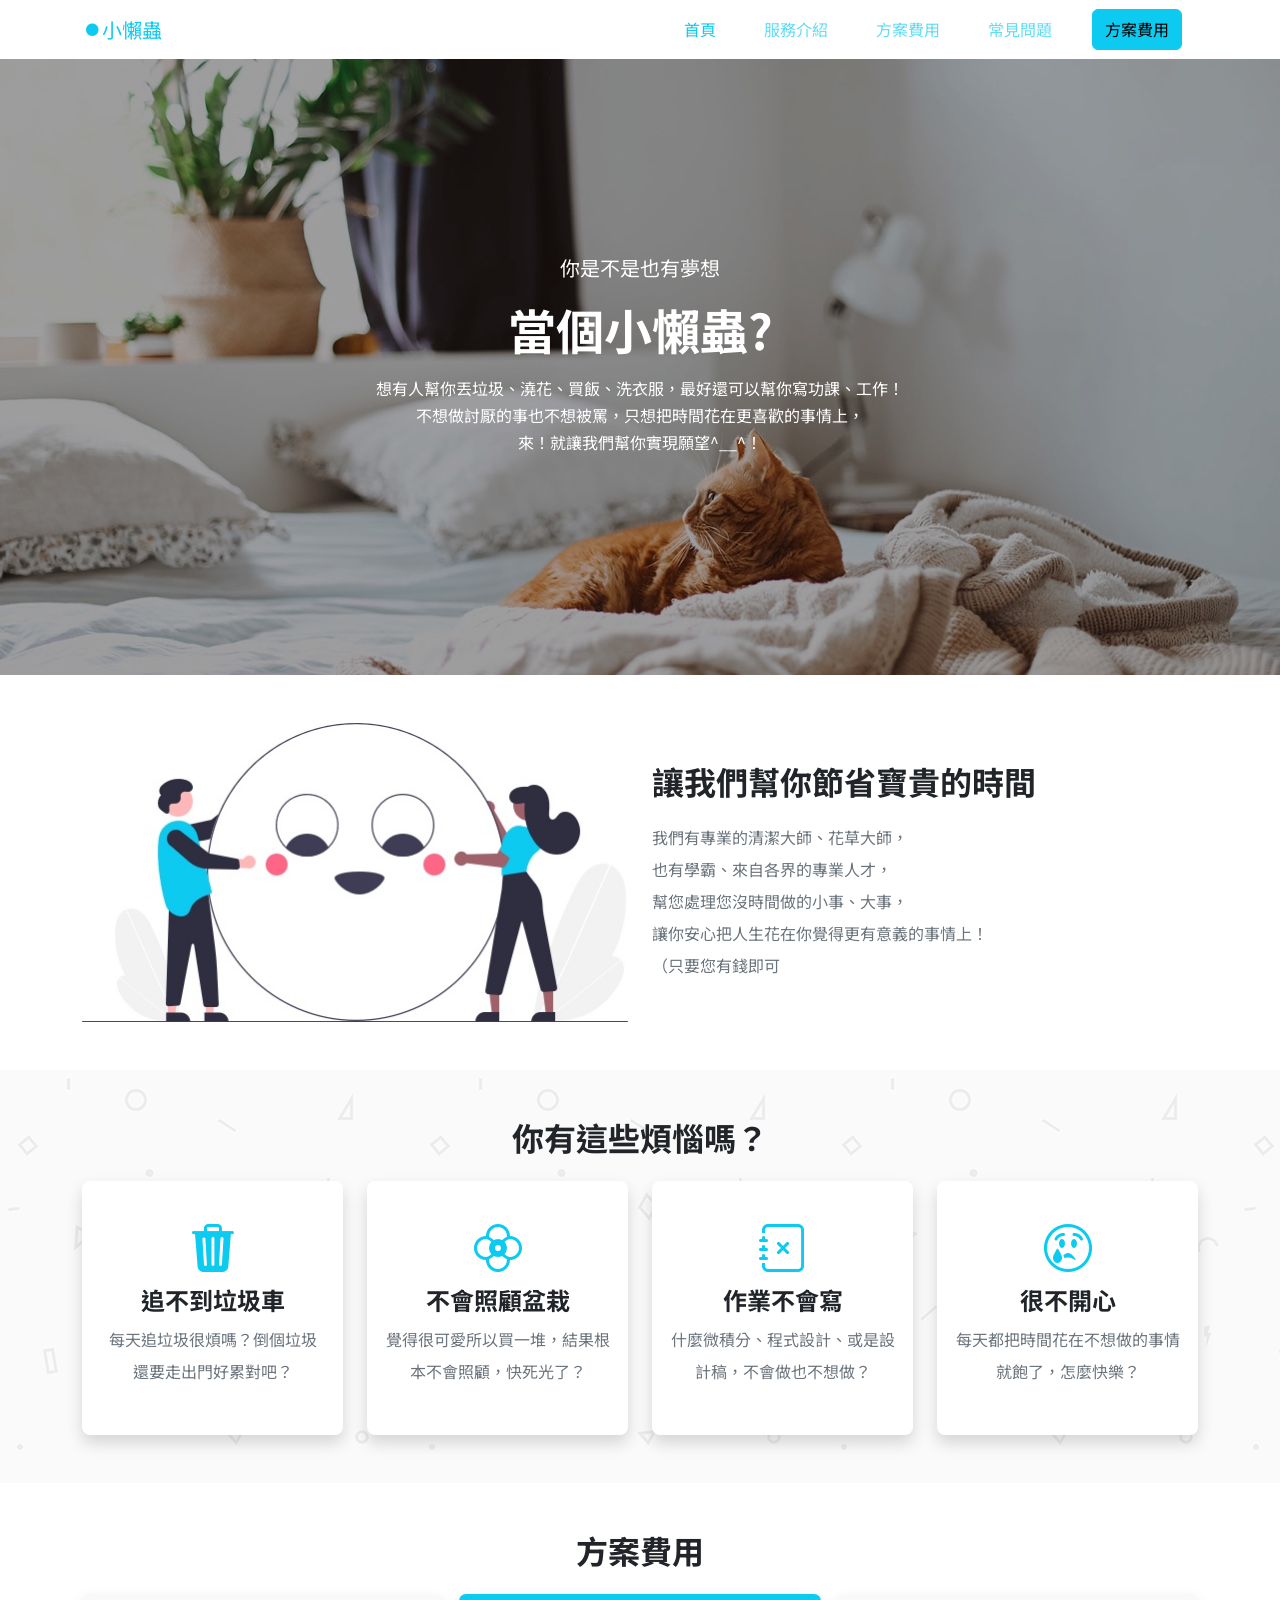
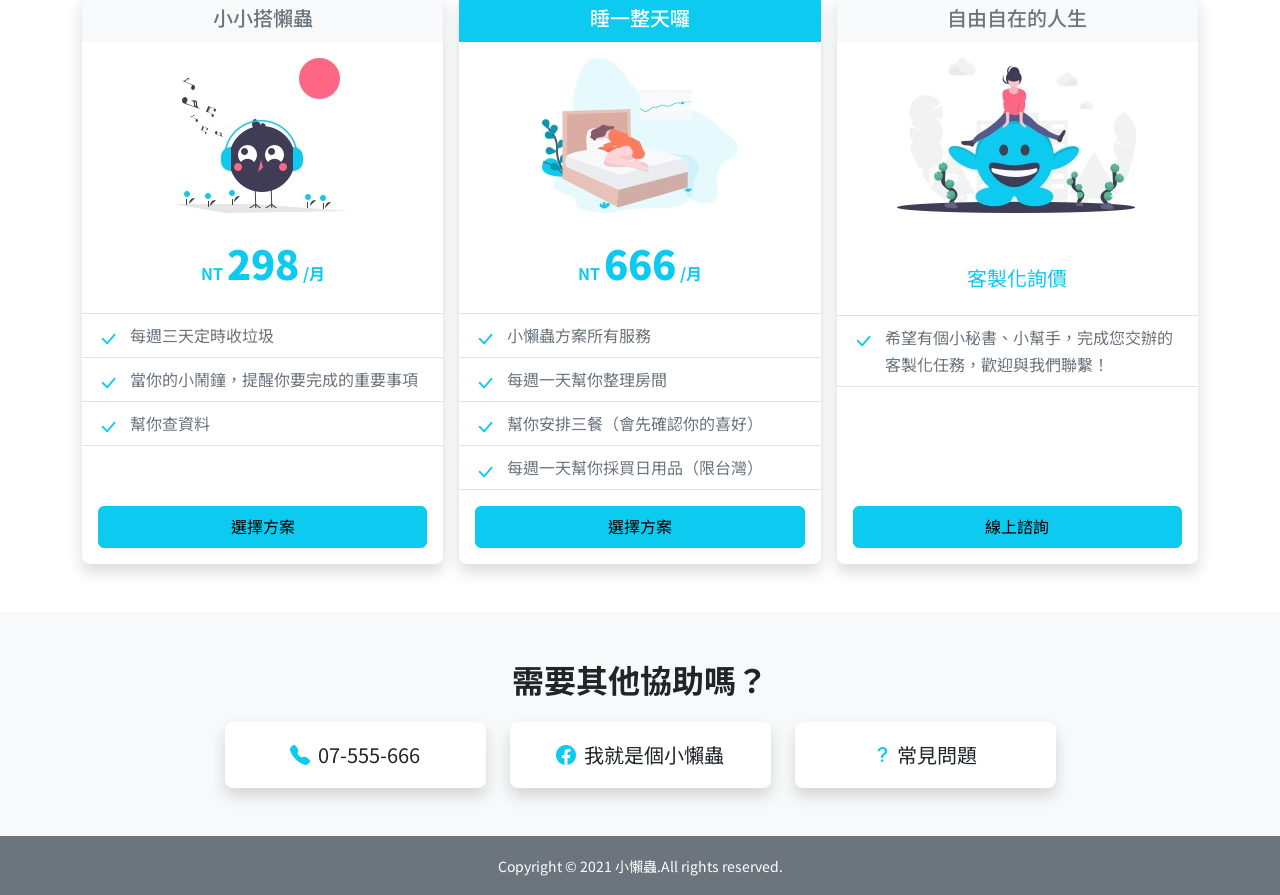
==== index.html @ 43a1481a "ver 01" ====
<!DOCTYPE html>
<html lang="zh-TW">
<head>
    <meta charset="UTF-8">
    <meta http-equiv="X-UA-Compatible" content="IE=edge">
    <meta name="viewport" content="width=device-width, initial-scale=1.0">
    <meta name="keywords" content="小懶蟲, 幫忙寫作業, 嗚嗚嗚, 不會寫微積分, 好想哭, 我是小廢物ＱＱ">
    <meta name="description" content="小懶蟲幫忙寫作業專家 · 作業不會寫 · 不用擔心 · 交給我們絕對沒問題">
    <meta property="og:site_name" content="小懶蟲"/>
    <meta property="fb:app_id" content="APP ID" />       <!--seo-->
    <meta property="og:title" content="小懶蟲 ｜ 幫你解決生活大小事 ">
    <meta property="og:type" content="website">
    <meta property="og:image" content="https://images.unsplash.com/photo-1597850489049-54b4b29920d8?q=80&w=2765&auto=format&fit=crop&ixlib=rb-4.0.3&ixid=M3wxMjA3fDB8MHxwaG90by1wYWdlfHx8fGVufDB8fHx8fA%3D%3D">
    <meta property="og:description" content="小懶蟲幫忙寫作業專家 · 作業不會寫 · 不用擔心 · 交給我們絕對沒問題">
    <link href="https://cdn.jsdelivr.net/npm/bootstrap@5.1.1/dist/css/bootstrap.min.css" rel="stylesheet" integrity="sha384-F3w7mX95PdgyTmZZMECAngseQB83DfGTowi0iMjiWaeVhAn4FJkqJByhZMI3AhiU" crossorigin="anonymous">
    <link rel="stylesheet" href="https://cdn.jsdelivr.net/npm/bootstrap-icons@1.11.1/font/bootstrap-icons.css">
    <link rel="icon" href="images/icon.png">
    <title>小懶蟲 ｜ 您的小幫手</title>
    <link rel="preconnect" href="https://fonts.googleapis.com">
    <link rel="preconnect" href="https://fonts.gstatic.com" crossorigin>
    <link href="https://fonts.googleapis.com/css2?family=Noto+Sans+TC:wght@400;700&display=swap" rel="stylesheet">
    <link rel="stylesheet" href="stylesheet/css/all.css">

</head>

<body> 
    <nav class="navbar navbar-expand-lg navbar-light bg-white navbar-z-index">
        <div class="container">
          <a class="navbar-brand" href="#"><i class="bi bi-record-fill text-info"></i>小懶蟲</a>
          <button class="navbar-toggler" type="button" data-bs-toggle="collapse" data-bs-target="#navbarSupportedContent" aria-controls="navbarSupportedContent" aria-expanded="false" aria-label="Toggle navigation">
            <span class="navbar-toggler-icon"></span>
          </button>
          <div class="collapse navbar-collapse align-middle" id="navbarSupportedContent">
            <ul class="navbar-nav ms-auto mb-2 mb-lg-0">
              <li class="nav-item mx-3">
                <a class="nav-link text-info navbar-light active" aria-current="page" href="index.html">首頁</a>
              </li>
              <li class="nav-item mx-3">
                <a class="nav-link" href="#save-time">服務介紹</a>
              </li>
             
              <li class="nav-item mx-3">
                <a class="nav-link"  href="plan.html">方案費用</a>
              </li>

              <li class="nav-item mx-3">
                <a class="nav-link"  href="faq.html">常見問題</a>
              </li>

              <li class="nav-item mx-3 my-auto  d-none d-lg-block">
                <a href="plan.html"><button class="btn btn-info mb-0" type="submit">方案費用</button></a> 
              </li>
            </ul>
           
          </div>
        </div>
      </nav>

      <!--首圖-->
      <header class="header text-white text-center px-4 py-5 mt-5 d-flex align-items-lg-center justify-content-center" style="background-image: url(images/home_bg.jpg);">
        <div>
          <p class="fs-5 mb-0">你是不是也有夢想</p>
          <h1 class="display-5 fw-bold my-3">當個小懶蟲?</h1>
          <p>想有人幫你丟垃圾、澆花、買飯、洗衣服，最好還可以幫你寫功課、工作！<br>
            不想做討厭的事也不想被罵，只想把時間花在更喜歡的事情上，<br>
            來！就讓我們幫你實現願望^__^！</p>
        </div>
      </header>

      <!--內容-->
      <section class="container my-5" id="save-time">
        <div class="row flex-row-reverse d-flex align-items-lg-center">
          <div class="col-lg-6">
            <h2 class=" lh-lg fw-bold">讓我們幫你節省寶貴的時間</h2>
            <p class="lh-lg text-secondary">我們有專業的清潔大師、花草大師，<br>
              也有學霸、來自各界的專業人才，<br>
              幫您處理您沒時間做的小事、大事，<br>
              讓你安心把人生花在你覺得更有意義的事情上！<br>
              （只要您有錢即可</p>
            </div>

            <div class="col-lg-6">
              <img src="images/info.jpg" class="w-100" alt="info.jpg" >
            </div>
        </div>
      </section>

      <!--卡片-->
      <section class="py-5" style="background-image: url(images/bg_paper.png);">
        <div class="container">
          <h2 class="fw-bold text-center mb-4">你有這些煩惱嗎？</h2>
            <div class="row row-cols-1 row-cols-lg-4 g-3 g-lg-4">
                  <div class="col">
                    <div class="card border-0 shadow">
                      <div class="card-body text-center p-4 pb-5">
                        <i class="bi bi-trash3-fill text-info fs-s-48"></i>
                        <h3 class="h4 fw-bold">追不到垃圾車</h3>
                        <p class="lh-lg card-text text-secondary">每天追垃圾很煩嗎？倒個垃圾<br class="d-lg-none">還要走出門好累對吧？</p>
                      </div>
                    </div>
                  </div>

                <div class="col">
                  <div class="card border-0 shadow">
                    <div class="card-body text-center pt-4 pb-5">
                      <i class="bi bi-flower2 text-info fs-s-48"></i>
                      <h3 class="h4 fw-bold">不會照顧盆栽</h3>
                      <p class="lh-lg card-text text-secondary">覺得很可愛所以買一堆，結果<br class="d-lg-none">根本不會照顧，快死光了？</p>
                    </div>
                  </div>
                </div>

                <div class="col">
                  <div class="card border-0 shadow">
                    <div class="card-body text-center pt-4 pb-5">
                      <i class="bi bi-journal-x text-info fs-s-48"></i>
                      <h3 class="h4 fw-bold">作業不會寫</h3>
                      <p class="lh-lg card-text text-secondary">什麼微積分、程式設計、或是<br class="d-lg-none">設計稿，不會做也不想做？</p>
                    </div>
                  </div>
                </div>

                <div class="col">
                  <div class="card border-0 shadow">
                    <div class="card-body text-center pt-4 pb-5">
                      <i class="bi bi-emoji-tear text-info fs-s-48"></i> 
                      <h3 class="h4 fw-bold">很不開心</h3>
                      <p class="lh-lg card-text text-secondary">每天都把時間花在不想做的事<br class="d-lg-none">情就飽了，怎麼快樂？</p>
                    </div>
                </div>
              </div>

            </div>
        </div>
      </section>

      <!--方案內容-->
      <section class="container py-5">
        <h2 class="text-center mb-4 fw-bold">方案費用</h2>

        <div class="row row-cols-1 row-cols-lg-3 g-3">
          <div class="col">
            <div class="card border-0 shadow h-100">
              <div class="card-header bg-light border-0 text-center text-secondary">
                <h5 class="mb-0 py-1">小小搭懶蟲</h5> 
              </div>
              <div class="card-body text-center flex-grow-0">
                <img src="images/plan01.jpg" alt="plan01" class="img-fluid">
                <div class="text-info fw-bold mt-3">NT  <strong class="fs-1">298</strong> /月</div>            
              </div>

              <ul class="list-group list-group-flush border-top border-bottom">
                <li class="list-group-item text-secondary ps-5">
                  <i class="bi bi-check-lg text-info fs-5 position-absolute start-0 ms-3"></i>
                  每週三天定時收垃圾</li>
                  <li class="list-group-item text-secondary ps-5">
                    <i class="bi bi-check-lg text-info fs-5 position-absolute start-0 ms-3"></i>
                    當你的小鬧鐘，提醒你要完成的重要事項</li>
                    <li class="list-group-item text-secondary ps-5">
                      <i class="bi bi-check-lg text-info fs-5 position-absolute start-0 ms-3"></i>
                      幫你查資料</li>
              </ul>

              <div class="card-body text-center d-flex align-items-end">
                <a href="plan.html" class="w-100"><button type="button" class="btn btn-info w-100">選擇方案</button></a>
              </div>
          </div>
          </div>

          <div class="col">
            <div class="card border-0 shadow h-100">
              <div class="card-header bg-info border-0 text-center text-white">
                <h5 class="mb-0 py-1">睡一整天囉</h5> 
              </div>
              <div class="card-body text-center">
                <img src="images/plan02.jpg" alt="plan02" class="img-fluid">
                <div class="text-info fw-bold mt-3">NT  <strong class="fs-1">666</strong> /月</div>           
              </div>

              <ul class="list-group list-group-flush border-top border-bottom">
                  <li class="list-group-item text-secondary ps-5">
                  <i class="bi bi-check-lg text-info fs-5 position-absolute start-0 ms-3"></i>
                  小懶蟲方案所有服務</li>

                  <li class="list-group-item text-secondary ps-5">
                  <i class="bi bi-check-lg text-info fs-5 position-absolute start-0 ms-3"></i>
                  每週一天幫你整理房間</li>

                  <li class="list-group-item text-secondary ps-5">
                    <i class="bi bi-check-lg text-info fs-5 position-absolute start-0 ms-3"></i>
                    幫你安排三餐（會先確認你的喜好）</li>

                    <li class="list-group-item text-secondary ps-5">
                      <i class="bi bi-check-lg text-info fs-5 position-absolute start-0 ms-3"></i>
                      每週一天幫你採買日用品（限台灣）</li>
              </ul>

              <div class="card-body text-center">
                <a href="plan.html" class="w-100"><button type="button" class="btn btn-info w-100">選擇方案</button></a>
              </div>
            </div>
          </div>

          <div class="col">
            <div class="card border-0 shadow h-100">
              <div class="card-header bg-light border-0 text-center text-secondary">
                <h5 class="mb-0 py-1">自由自在的人生</h5> 
              </div>
              <div class="card-body text-center flex-grow-0">
                <img src="images/plan03.jpg" alt="plan03" class="img-fluid">
                <div class="text-info mt-3 mt-5 mb-1 fs-5">客製化詢價</div>           
              </div>

              <ul class="list-group list-group-flush border-top border-bottom">
                <li class="list-group-item text-secondary ps-5">
                  <i class="bi bi-check-lg text-info fs-5 position-absolute start-0 ms-3"></i>
                  希望有個小秘書、小幫手，完成您交辦的客製化任務，歡迎與我們聯繫！</li>
              </ul>

              <div class="card-body text-center d-flex align-items-end">
                <button type="button" class="btn btn-info w-100">線上諮詢</button>
              </div>
          </div>
        </div>

      </section>
      
      <!--協助-->
      <section  class="p-5 bg-light">
        <div class="container">
          <h2 class="text-center mb-4 fw-bold">需要其他協助嗎？</h2>
          <div class="row row-cols-1 row-cols-lg-4 g-3 g-lg-4 justify-content-center">
            <div class="col">
              <div class="card border-0 shadow">
                <div class="card-body text-center">
                  <a href="tel:+886-7-555666" class="link-dark fs-5"><i class="bi bi-telephone-fill text-info fs-5 me-2"></i>07-555-666</a>
                </div>
              </div>
            </div>

            <div class="col">
              <div class="card border-0 shadow"> 
                <div class="card-body text-center ">
                  <a href="#" class="link-dark fs-5"><i class="bi bi-facebook text-info fs-5 me-2"></i>我就是個小懶蟲</a> 
                </div>
              </div>
            </div>

            <div class="col">
              <div class="card border-0 shadow">
                <div class="card-body text-center">
                  <a href="faq.html" class="link-dark fs-5"><i class="bi bi-question-lg text-info fs-5 me-1"></i>常見問題</a> 
                </div>
              </div>
            </div>
          </div>
        </div>
      </section>

       <!--頁尾-->

       <footer class="footer bg-secondary text-center text-white">
        <div class="container p-3">
          <small>Copyright © 2021 小懶蟲.All rights reserved.</small>
        </div>
       </footer>

    

    <script src="https://cdn.jsdelivr.net/npm/bootstrap@5.1.1/dist/js/bootstrap.bundle.min.js" integrity="sha384-/bQdsTh/da6pkI1MST/rWKFNjaCP5gBSY4sEBT38Q/9RBh9AH40zEOg7Hlq2THRZ" crossorigin="anonymous"></script>
</body> 
</html>
---- stylesheet/css/all.css ----
@charset "UTF-8";
:root,
[data-bs-theme=light] {
  --bs-blue: #0d6efd;
  --bs-indigo: #6610f2;
  --bs-purple: #6f42c1;
  --bs-pink: #d63384;
  --bs-red: #dc3545;
  --bs-orange: #fd7e14;
  --bs-yellow: #ffc107;
  --bs-green: #198754;
  --bs-teal: #20c997;
  --bs-cyan: #0dcaf0;
  --bs-black: #000;
  --bs-white: #fff;
  --bs-gray: #6c757d;
  --bs-gray-dark: #343a40;
  --bs-gray-100: #f8f9fa;
  --bs-gray-200: #e9ecef;
  --bs-gray-300: #dee2e6;
  --bs-gray-400: #ced4da;
  --bs-gray-500: #adb5bd;
  --bs-gray-600: #6c757d;
  --bs-gray-700: #495057;
  --bs-gray-800: #343a40;
  --bs-gray-900: #212529;
  --bs-primary: #0d6efd;
  --bs-secondary: #6c757d;
  --bs-success: #198754;
  --bs-info: #0dcaf0;
  --bs-warning: #ffc107;
  --bs-danger: #dc3545;
  --bs-light: #f8f9fa;
  --bs-dark: #212529;
  --bs-primary-rgb: 13, 110, 253;
  --bs-secondary-rgb: 108, 117, 125;
  --bs-success-rgb: 25, 135, 84;
  --bs-info-rgb: 13, 202, 240;
  --bs-warning-rgb: 255, 193, 7;
  --bs-danger-rgb: 220, 53, 69;
  --bs-light-rgb: 248, 249, 250;
  --bs-dark-rgb: 33, 37, 41;
  --bs-primary-text-emphasis: #052c65;
  --bs-secondary-text-emphasis: #2b2f32;
  --bs-success-text-emphasis: #0a3622;
  --bs-info-text-emphasis: #055160;
  --bs-warning-text-emphasis: #664d03;
  --bs-danger-text-emphasis: #58151c;
  --bs-light-text-emphasis: #495057;
  --bs-dark-text-emphasis: #495057;
  --bs-primary-bg-subtle: #cfe2ff;
  --bs-secondary-bg-subtle: #e2e3e5;
  --bs-success-bg-subtle: #d1e7dd;
  --bs-info-bg-subtle: #f3fcfe;
  --bs-warning-bg-subtle: #fff3cd;
  --bs-danger-bg-subtle: #f8d7da;
  --bs-light-bg-subtle: #fcfcfd;
  --bs-dark-bg-subtle: #ced4da;
  --bs-primary-border-subtle: #9ec5fe;
  --bs-secondary-border-subtle: #c4c8cb;
  --bs-success-border-subtle: #a3cfbb;
  --bs-info-border-subtle: #9eeaf9;
  --bs-warning-border-subtle: #ffe69c;
  --bs-danger-border-subtle: #f1aeb5;
  --bs-light-border-subtle: #e9ecef;
  --bs-dark-border-subtle: #adb5bd;
  --bs-white-rgb: 255, 255, 255;
  --bs-black-rgb: 0, 0, 0;
  --bs-font-sans-serif: "Noto Sans TC", sans-serif, system-ui, -apple-system, "Segoe UI", Roboto, "Helvetica Neue", "Noto Sans", "Liberation Sans", Arial, sans-serif, "Apple Color Emoji", "Segoe UI Emoji", "Segoe UI Symbol", "Noto Color Emoji";
  --bs-font-monospace: SFMono-Regular, Menlo, Monaco, Consolas, "Liberation Mono", "Courier New", monospace;
  --bs-gradient: linear-gradient(180deg, rgba(255, 255, 255, 0.15), rgba(255, 255, 255, 0));
  --bs-body-font-family: var(--bs-font-sans-serif);
  --bs-body-font-size: 1rem;
  --bs-body-font-weight: 400;
  --bs-body-line-height: 1.7;
  --bs-body-color: #212529;
  --bs-body-color-rgb: 33, 37, 41;
  --bs-body-bg: #fff;
  --bs-body-bg-rgb: 255, 255, 255;
  --bs-emphasis-color: #0dcaf0;
  --bs-emphasis-color-rgb: 13, 202, 240;
  --bs-secondary-color: rgba(33, 37, 41, 0.75);
  --bs-secondary-color-rgb: 33, 37, 41;
  --bs-secondary-bg: #e9ecef;
  --bs-secondary-bg-rgb: 233, 236, 239;
  --bs-tertiary-color: rgba(33, 37, 41, 0.5);
  --bs-tertiary-color-rgb: 33, 37, 41;
  --bs-tertiary-bg: #f8f9fa;
  --bs-tertiary-bg-rgb: 248, 249, 250;
  --bs-heading-color: inherit;
  --bs-link-color: #0dcaf0;
  --bs-link-color-rgb: 13, 202, 240;
  --bs-link-decoration: underline;
  --bs-link-hover-color: #0aa2c0;
  --bs-link-hover-color-rgb: 10, 162, 192;
  --bs-code-color: #d63384;
  --bs-highlight-color: #212529;
  --bs-highlight-bg: #fff3cd;
  --bs-border-width: 1px;
  --bs-border-style: solid;
  --bs-border-color: #dee2e6;
  --bs-border-color-translucent: rgba(0, 0, 0, 0.175);
  --bs-border-radius: 0.375rem;
  --bs-border-radius-sm: 0.25rem;
  --bs-border-radius-lg: 0.5rem;
  --bs-border-radius-xl: 1rem;
  --bs-border-radius-xxl: 2rem;
  --bs-border-radius-2xl: var(--bs-border-radius-xxl);
  --bs-border-radius-pill: 50rem;
  --bs-box-shadow: 0 0.5rem 1rem rgba(0, 0, 0, 0.15);
  --bs-box-shadow-sm: 0 0.125rem 0.25rem rgba(0, 0, 0, 0.075);
  --bs-box-shadow-lg: 0 1rem 3rem rgba(0, 0, 0, 0.175);
  --bs-box-shadow-inset: inset 0 1px 2px rgba(0, 0, 0, 0.075);
  --bs-focus-ring-width: 0.25rem;
  --bs-focus-ring-opacity: 0.25;
  --bs-focus-ring-color: rgba(13, 110, 253, 0.25);
  --bs-form-valid-color: #198754;
  --bs-form-valid-border-color: #198754;
  --bs-form-invalid-color: #dc3545;
  --bs-form-invalid-border-color: #dc3545;
}

[data-bs-theme=dark] {
  color-scheme: dark;
  --bs-body-color: #dee2e6;
  --bs-body-color-rgb: 222, 226, 230;
  --bs-body-bg: #212529;
  --bs-body-bg-rgb: 33, 37, 41;
  --bs-emphasis-color: #fff;
  --bs-emphasis-color-rgb: 255, 255, 255;
  --bs-secondary-color: rgba(222, 226, 230, 0.75);
  --bs-secondary-color-rgb: 222, 226, 230;
  --bs-secondary-bg: #343a40;
  --bs-secondary-bg-rgb: 52, 58, 64;
  --bs-tertiary-color: rgba(222, 226, 230, 0.5);
  --bs-tertiary-color-rgb: 222, 226, 230;
  --bs-tertiary-bg: #2b3035;
  --bs-tertiary-bg-rgb: 43, 48, 53;
  --bs-primary-text-emphasis: #6ea8fe;
  --bs-secondary-text-emphasis: #a7acb1;
  --bs-success-text-emphasis: #75b798;
  --bs-info-text-emphasis: #6edff6;
  --bs-warning-text-emphasis: #ffda6a;
  --bs-danger-text-emphasis: #ea868f;
  --bs-light-text-emphasis: #f8f9fa;
  --bs-dark-text-emphasis: #dee2e6;
  --bs-primary-bg-subtle: #031633;
  --bs-secondary-bg-subtle: #161719;
  --bs-success-bg-subtle: #051b11;
  --bs-info-bg-subtle: #032830;
  --bs-warning-bg-subtle: #332701;
  --bs-danger-bg-subtle: #2c0b0e;
  --bs-light-bg-subtle: #343a40;
  --bs-dark-bg-subtle: #1a1d20;
  --bs-primary-border-subtle: #084298;
  --bs-secondary-border-subtle: #41464b;
  --bs-success-border-subtle: #0f5132;
  --bs-info-border-subtle: #087990;
  --bs-warning-border-subtle: #997404;
  --bs-danger-border-subtle: #842029;
  --bs-light-border-subtle: #495057;
  --bs-dark-border-subtle: #343a40;
  --bs-heading-color: inherit;
  --bs-link-color: #6ea8fe;
  --bs-link-hover-color: #8bb9fe;
  --bs-link-color-rgb: 110, 168, 254;
  --bs-link-hover-color-rgb: 139, 185, 254;
  --bs-code-color: #e685b5;
  --bs-highlight-color: #dee2e6;
  --bs-highlight-bg: #664d03;
  --bs-border-color: #495057;
  --bs-border-color-translucent: rgba(255, 255, 255, 0.15);
  --bs-form-valid-color: #75b798;
  --bs-form-valid-border-color: #75b798;
  --bs-form-invalid-color: #ea868f;
  --bs-form-invalid-border-color: #ea868f;
}

*,
*::before,
*::after {
  -webkit-box-sizing: border-box;
          box-sizing: border-box;
}

@media (prefers-reduced-motion: no-preference) {
  :root {
    scroll-behavior: smooth;
  }
}

body {
  margin: 0;
  font-family: var(--bs-body-font-family);
  font-size: var(--bs-body-font-size);
  font-weight: var(--bs-body-font-weight);
  line-height: var(--bs-body-line-height);
  color: var(--bs-body-color);
  text-align: var(--bs-body-text-align);
  background-color: var(--bs-body-bg);
  -webkit-text-size-adjust: 100%;
  -webkit-tap-highlight-color: rgba(0, 0, 0, 0);
}

hr {
  margin: 1rem 0;
  color: inherit;
  border: 0;
  border-top: var(--bs-border-width) solid;
  opacity: 0.25;
}

h6, .h6, h5, .h5, h4, .h4, h3, .h3, h2, .h2, h1, .h1 {
  margin-top: 0;
  margin-bottom: 0.5rem;
  font-weight: 500;
  line-height: 1.2;
  color: var(--bs-heading-color);
}

h1, .h1 {
  font-size: calc(1.375rem + 1.5vw);
}
@media (min-width: 1200px) {
  h1, .h1 {
    font-size: 2.5rem;
  }
}

h2, .h2 {
  font-size: calc(1.325rem + 0.9vw);
}
@media (min-width: 1200px) {
  h2, .h2 {
    font-size: 2rem;
  }
}

h3, .h3 {
  font-size: calc(1.3rem + 0.6vw);
}
@media (min-width: 1200px) {
  h3, .h3 {
    font-size: 1.75rem;
  }
}

h4, .h4 {
  font-size: calc(1.275rem + 0.3vw);
}
@media (min-width: 1200px) {
  h4, .h4 {
    font-size: 1.5rem;
  }
}

h5, .h5 {
  font-size: 1.25rem;
}

h6, .h6 {
  font-size: 1rem;
}

p {
  margin-top: 0;
  margin-bottom: 1rem;
}

abbr[title] {
  -webkit-text-decoration: underline dotted;
          text-decoration: underline dotted;
  cursor: help;
  -webkit-text-decoration-skip-ink: none;
          text-decoration-skip-ink: none;
}

address {
  margin-bottom: 1rem;
  font-style: normal;
  line-height: inherit;
}

ol,
ul {
  padding-left: 2rem;
}

ol,
ul,
dl {
  margin-top: 0;
  margin-bottom: 1rem;
}

ol ol,
ul ul,
ol ul,
ul ol {
  margin-bottom: 0;
}

dt {
  font-weight: 700;
}

dd {
  margin-bottom: 0.5rem;
  margin-left: 0;
}

blockquote {
  margin: 0 0 1rem;
}

b,
strong {
  font-weight: bolder;
}

small, .small {
  font-size: 0.875em;
}

mark, .mark {
  padding: 0.1875em;
  color: var(--bs-highlight-color);
  background-color: var(--bs-highlight-bg);
}

sub,
sup {
  position: relative;
  font-size: 0.75em;
  line-height: 0;
  vertical-align: baseline;
}

sub {
  bottom: -0.25em;
}

sup {
  top: -0.5em;
}

a {
  color: rgba(var(--bs-link-color-rgb), var(--bs-link-opacity, 1));
  text-decoration: underline;
}
a:hover {
  --bs-link-color-rgb: var(--bs-link-hover-color-rgb);
}

a:not([href]):not([class]), a:not([href]):not([class]):hover {
  color: inherit;
  text-decoration: none;
}

pre,
code,
kbd,
samp {
  font-family: var(--bs-font-monospace);
  font-size: 1em;
}

pre {
  display: block;
  margin-top: 0;
  margin-bottom: 1rem;
  overflow: auto;
  font-size: 0.875em;
}
pre code {
  font-size: inherit;
  color: inherit;
  word-break: normal;
}

code {
  font-size: 0.875em;
  color: var(--bs-code-color);
  word-wrap: break-word;
}
a > code {
  color: inherit;
}

kbd {
  padding: 0.1875rem 0.375rem;
  font-size: 0.875em;
  color: var(--bs-body-bg);
  background-color: var(--bs-body-color);
  border-radius: 0.25rem;
}
kbd kbd {
  padding: 0;
  font-size: 1em;
}

figure {
  margin: 0 0 1rem;
}

img,
svg {
  vertical-align: middle;
}

table {
  caption-side: bottom;
  border-collapse: collapse;
}

caption {
  padding-top: 0.5rem;
  padding-bottom: 0.5rem;
  color: var(--bs-secondary-color);
  text-align: left;
}

th {
  text-align: inherit;
  text-align: -webkit-match-parent;
}

thead,
tbody,
tfoot,
tr,
td,
th {
  border-color: inherit;
  border-style: solid;
  border-width: 0;
}

label {
  display: inline-block;
}

button {
  border-radius: 0;
}

button:focus:not(:focus-visible) {
  outline: 0;
}

input,
button,
select,
optgroup,
textarea {
  margin: 0;
  font-family: inherit;
  font-size: inherit;
  line-height: inherit;
}

button,
select {
  text-transform: none;
}

[role=button] {
  cursor: pointer;
}

select {
  word-wrap: normal;
}
select:disabled {
  opacity: 1;
}

[list]:not([type=date]):not([type=datetime-local]):not([type=month]):not([type=week]):not([type=time])::-webkit-calendar-picker-indicator {
  display: none !important;
}

button,
[type=button],
[type=reset],
[type=submit] {
  -webkit-appearance: button;
}
button:not(:disabled),
[type=button]:not(:disabled),
[type=reset]:not(:disabled),
[type=submit]:not(:disabled) {
  cursor: pointer;
}

::-moz-focus-inner {
  padding: 0;
  border-style: none;
}

textarea {
  resize: vertical;
}

fieldset {
  min-width: 0;
  padding: 0;
  margin: 0;
  border: 0;
}

legend {
  float: left;
  width: 100%;
  padding: 0;
  margin-bottom: 0.5rem;
  font-size: calc(1.275rem + 0.3vw);
  line-height: inherit;
}
@media (min-width: 1200px) {
  legend {
    font-size: 1.5rem;
  }
}
legend + * {
  clear: left;
}

::-webkit-datetime-edit-fields-wrapper,
::-webkit-datetime-edit-text,
::-webkit-datetime-edit-minute,
::-webkit-datetime-edit-hour-field,
::-webkit-datetime-edit-day-field,
::-webkit-datetime-edit-month-field,
::-webkit-datetime-edit-year-field {
  padding: 0;
}

::-webkit-inner-spin-button {
  height: auto;
}

[type=search] {
  -webkit-appearance: textfield;
  outline-offset: -2px;
}

/* rtl:raw:
[type="tel"],
[type="url"],
[type="email"],
[type="number"] {
  direction: ltr;
}
*/
::-webkit-search-decoration {
  -webkit-appearance: none;
}

::-webkit-color-swatch-wrapper {
  padding: 0;
}

::-webkit-file-upload-button {
  font: inherit;
  -webkit-appearance: button;
}

::file-selector-button {
  font: inherit;
  -webkit-appearance: button;
}

output {
  display: inline-block;
}

iframe {
  border: 0;
}

summary {
  display: list-item;
  cursor: pointer;
}

progress {
  vertical-align: baseline;
}

[hidden] {
  display: none !important;
}

.lead {
  font-size: 1.25rem;
  font-weight: 300;
}

.display-1 {
  font-size: calc(1.625rem + 4.5vw);
  font-weight: 300;
  line-height: 1.2;
}
@media (min-width: 1200px) {
  .display-1 {
    font-size: 5rem;
  }
}

.display-2 {
  font-size: calc(1.575rem + 3.9vw);
  font-weight: 300;
  line-height: 1.2;
}
@media (min-width: 1200px) {
  .display-2 {
    font-size: 4.5rem;
  }
}

.display-3 {
  font-size: calc(1.525rem + 3.3vw);
  font-weight: 300;
  line-height: 1.2;
}
@media (min-width: 1200px) {
  .display-3 {
    font-size: 4rem;
  }
}

.display-4 {
  font-size: calc(1.475rem + 2.7vw);
  font-weight: 300;
  line-height: 1.2;
}
@media (min-width: 1200px) {
  .display-4 {
    font-size: 3.5rem;
  }
}

.display-5 {
  font-size: calc(1.425rem + 2.1vw);
  font-weight: 300;
  line-height: 1.2;
}
@media (min-width: 1200px) {
  .display-5 {
    font-size: 3rem;
  }
}

.display-6 {
  font-size: calc(1.375rem + 1.5vw);
  font-weight: 300;
  line-height: 1.2;
}
@media (min-width: 1200px) {
  .display-6 {
    font-size: 2.5rem;
  }
}

.list-unstyled {
  padding-left: 0;
  list-style: none;
}

.list-inline {
  padding-left: 0;
  list-style: none;
}

.list-inline-item {
  display: inline-block;
}
.list-inline-item:not(:last-child) {
  margin-right: 0.5rem;
}

.initialism {
  font-size: 0.875em;
  text-transform: uppercase;
}

.blockquote {
  margin-bottom: 1rem;
  font-size: 1.25rem;
}
.blockquote > :last-child {
  margin-bottom: 0;
}

.blockquote-footer {
  margin-top: -1rem;
  margin-bottom: 1rem;
  font-size: 0.875em;
  color: #6c757d;
}
.blockquote-footer::before {
  content: "— ";
}

.img-fluid {
  max-width: 100%;
  height: auto;
}

.img-thumbnail {
  padding: 0.25rem;
  background-color: var(--bs-body-bg);
  border: var(--bs-border-width) solid var(--bs-border-color);
  border-radius: var(--bs-border-radius);
  max-width: 100%;
  height: auto;
}

.figure {
  display: inline-block;
}

.figure-img {
  margin-bottom: 0.5rem;
  line-height: 1;
}

.figure-caption {
  font-size: 0.875em;
  color: var(--bs-secondary-color);
}

.container,
.container-fluid,
.container-xxl,
.container-xl,
.container-lg,
.container-md,
.container-sm {
  --bs-gutter-x: 1.5rem;
  --bs-gutter-y: 0;
  width: 100%;
  padding-right: calc(var(--bs-gutter-x) * 0.5);
  padding-left: calc(var(--bs-gutter-x) * 0.5);
  margin-right: auto;
  margin-left: auto;
}

@media (min-width: 576px) {
  .container-sm, .container {
    max-width: 540px;
  }
}
@media (min-width: 768px) {
  .container-md, .container-sm, .container {
    max-width: 720px;
  }
}
@media (min-width: 992px) {
  .container-lg, .container-md, .container-sm, .container {
    max-width: 960px;
  }
}
@media (min-width: 1200px) {
  .container-xl, .container-lg, .container-md, .container-sm, .container {
    max-width: 1140px;
  }
}
@media (min-width: 1400px) {
  .container-xxl, .container-xl, .container-lg, .container-md, .container-sm, .container {
    max-width: 1320px;
  }
}
:root {
  --bs-breakpoint-xs: 0;
  --bs-breakpoint-sm: 576px;
  --bs-breakpoint-md: 768px;
  --bs-breakpoint-lg: 992px;
  --bs-breakpoint-xl: 1200px;
  --bs-breakpoint-xxl: 1400px;
}

.row {
  --bs-gutter-x: 1.5rem;
  --bs-gutter-y: 0;
  display: -webkit-box;
  display: -ms-flexbox;
  display: flex;
  -ms-flex-wrap: wrap;
      flex-wrap: wrap;
  margin-top: calc(-1 * var(--bs-gutter-y));
  margin-right: calc(-0.5 * var(--bs-gutter-x));
  margin-left: calc(-0.5 * var(--bs-gutter-x));
}
.row > * {
  -ms-flex-negative: 0;
      flex-shrink: 0;
  width: 100%;
  max-width: 100%;
  padding-right: calc(var(--bs-gutter-x) * 0.5);
  padding-left: calc(var(--bs-gutter-x) * 0.5);
  margin-top: var(--bs-gutter-y);
}

.col {
  -webkit-box-flex: 1;
      -ms-flex: 1 0 0%;
          flex: 1 0 0%;
}

.row-cols-auto > * {
  -webkit-box-flex: 0;
      -ms-flex: 0 0 auto;
          flex: 0 0 auto;
  width: auto;
}

.row-cols-1 > * {
  -webkit-box-flex: 0;
      -ms-flex: 0 0 auto;
          flex: 0 0 auto;
  width: 100%;
}

.row-cols-2 > * {
  -webkit-box-flex: 0;
      -ms-flex: 0 0 auto;
          flex: 0 0 auto;
  width: 50%;
}

.row-cols-3 > * {
  -webkit-box-flex: 0;
      -ms-flex: 0 0 auto;
          flex: 0 0 auto;
  width: 33.33333333%;
}

.row-cols-4 > * {
  -webkit-box-flex: 0;
      -ms-flex: 0 0 auto;
          flex: 0 0 auto;
  width: 25%;
}

.row-cols-5 > * {
  -webkit-box-flex: 0;
      -ms-flex: 0 0 auto;
          flex: 0 0 auto;
  width: 20%;
}

.row-cols-6 > * {
  -webkit-box-flex: 0;
      -ms-flex: 0 0 auto;
          flex: 0 0 auto;
  width: 16.66666667%;
}

.col-auto {
  -webkit-box-flex: 0;
      -ms-flex: 0 0 auto;
          flex: 0 0 auto;
  width: auto;
}

.col-1 {
  -webkit-box-flex: 0;
      -ms-flex: 0 0 auto;
          flex: 0 0 auto;
  width: 8.33333333%;
}

.col-2 {
  -webkit-box-flex: 0;
      -ms-flex: 0 0 auto;
          flex: 0 0 auto;
  width: 16.66666667%;
}

.col-3 {
  -webkit-box-flex: 0;
      -ms-flex: 0 0 auto;
          flex: 0 0 auto;
  width: 25%;
}

.col-4 {
  -webkit-box-flex: 0;
      -ms-flex: 0 0 auto;
          flex: 0 0 auto;
  width: 33.33333333%;
}

.col-5 {
  -webkit-box-flex: 0;
      -ms-flex: 0 0 auto;
          flex: 0 0 auto;
  width: 41.66666667%;
}

.col-6 {
  -webkit-box-flex: 0;
      -ms-flex: 0 0 auto;
          flex: 0 0 auto;
  width: 50%;
}

.col-7 {
  -webkit-box-flex: 0;
      -ms-flex: 0 0 auto;
          flex: 0 0 auto;
  width: 58.33333333%;
}

.col-8 {
  -webkit-box-flex: 0;
      -ms-flex: 0 0 auto;
          flex: 0 0 auto;
  width: 66.66666667%;
}

.col-9 {
  -webkit-box-flex: 0;
      -ms-flex: 0 0 auto;
          flex: 0 0 auto;
  width: 75%;
}

.col-10 {
  -webkit-box-flex: 0;
      -ms-flex: 0 0 auto;
          flex: 0 0 auto;
  width: 83.33333333%;
}

.col-11 {
  -webkit-box-flex: 0;
      -ms-flex: 0 0 auto;
          flex: 0 0 auto;
  width: 91.66666667%;
}

.col-12 {
  -webkit-box-flex: 0;
      -ms-flex: 0 0 auto;
          flex: 0 0 auto;
  width: 100%;
}

.offset-1 {
  margin-left: 8.33333333%;
}

.offset-2 {
  margin-left: 16.66666667%;
}

.offset-3 {
  margin-left: 25%;
}

.offset-4 {
  margin-left: 33.33333333%;
}

.offset-5 {
  margin-left: 41.66666667%;
}

.offset-6 {
  margin-left: 50%;
}

.offset-7 {
  margin-left: 58.33333333%;
}

.offset-8 {
  margin-left: 66.66666667%;
}

.offset-9 {
  margin-left: 75%;
}

.offset-10 {
  margin-left: 83.33333333%;
}

.offset-11 {
  margin-left: 91.66666667%;
}

.g-0,
.gx-0 {
  --bs-gutter-x: 0;
}

.g-0,
.gy-0 {
  --bs-gutter-y: 0;
}

.g-1,
.gx-1 {
  --bs-gutter-x: 0.25rem;
}

.g-1,
.gy-1 {
  --bs-gutter-y: 0.25rem;
}

.g-2,
.gx-2 {
  --bs-gutter-x: 0.5rem;
}

.g-2,
.gy-2 {
  --bs-gutter-y: 0.5rem;
}

.g-3,
.gx-3 {
  --bs-gutter-x: 1rem;
}

.g-3,
.gy-3 {
  --bs-gutter-y: 1rem;
}

.g-4,
.gx-4 {
  --bs-gutter-x: 1.5rem;
}

.g-4,
.gy-4 {
  --bs-gutter-y: 1.5rem;
}

.g-5,
.gx-5 {
  --bs-gutter-x: 3rem;
}

.g-5,
.gy-5 {
  --bs-gutter-y: 3rem;
}

@media (min-width: 576px) {
  .col-sm {
    -webkit-box-flex: 1;
        -ms-flex: 1 0 0%;
            flex: 1 0 0%;
  }
  .row-cols-sm-auto > * {
    -webkit-box-flex: 0;
        -ms-flex: 0 0 auto;
            flex: 0 0 auto;
    width: auto;
  }
  .row-cols-sm-1 > * {
    -webkit-box-flex: 0;
        -ms-flex: 0 0 auto;
            flex: 0 0 auto;
    width: 100%;
  }
  .row-cols-sm-2 > * {
    -webkit-box-flex: 0;
        -ms-flex: 0 0 auto;
            flex: 0 0 auto;
    width: 50%;
  }
  .row-cols-sm-3 > * {
    -webkit-box-flex: 0;
        -ms-flex: 0 0 auto;
            flex: 0 0 auto;
    width: 33.33333333%;
  }
  .row-cols-sm-4 > * {
    -webkit-box-flex: 0;
        -ms-flex: 0 0 auto;
            flex: 0 0 auto;
    width: 25%;
  }
  .row-cols-sm-5 > * {
    -webkit-box-flex: 0;
        -ms-flex: 0 0 auto;
            flex: 0 0 auto;
    width: 20%;
  }
  .row-cols-sm-6 > * {
    -webkit-box-flex: 0;
        -ms-flex: 0 0 auto;
            flex: 0 0 auto;
    width: 16.66666667%;
  }
  .col-sm-auto {
    -webkit-box-flex: 0;
        -ms-flex: 0 0 auto;
            flex: 0 0 auto;
    width: auto;
  }
  .col-sm-1 {
    -webkit-box-flex: 0;
        -ms-flex: 0 0 auto;
            flex: 0 0 auto;
    width: 8.33333333%;
  }
  .col-sm-2 {
    -webkit-box-flex: 0;
        -ms-flex: 0 0 auto;
            flex: 0 0 auto;
    width: 16.66666667%;
  }
  .col-sm-3 {
    -webkit-box-flex: 0;
        -ms-flex: 0 0 auto;
            flex: 0 0 auto;
    width: 25%;
  }
  .col-sm-4 {
    -webkit-box-flex: 0;
        -ms-flex: 0 0 auto;
            flex: 0 0 auto;
    width: 33.33333333%;
  }
  .col-sm-5 {
    -webkit-box-flex: 0;
        -ms-flex: 0 0 auto;
            flex: 0 0 auto;
    width: 41.66666667%;
  }
  .col-sm-6 {
    -webkit-box-flex: 0;
        -ms-flex: 0 0 auto;
            flex: 0 0 auto;
    width: 50%;
  }
  .col-sm-7 {
    -webkit-box-flex: 0;
        -ms-flex: 0 0 auto;
            flex: 0 0 auto;
    width: 58.33333333%;
  }
  .col-sm-8 {
    -webkit-box-flex: 0;
        -ms-flex: 0 0 auto;
            flex: 0 0 auto;
    width: 66.66666667%;
  }
  .col-sm-9 {
    -webkit-box-flex: 0;
        -ms-flex: 0 0 auto;
            flex: 0 0 auto;
    width: 75%;
  }
  .col-sm-10 {
    -webkit-box-flex: 0;
        -ms-flex: 0 0 auto;
            flex: 0 0 auto;
    width: 83.33333333%;
  }
  .col-sm-11 {
    -webkit-box-flex: 0;
        -ms-flex: 0 0 auto;
            flex: 0 0 auto;
    width: 91.66666667%;
  }
  .col-sm-12 {
    -webkit-box-flex: 0;
        -ms-flex: 0 0 auto;
            flex: 0 0 auto;
    width: 100%;
  }
  .offset-sm-0 {
    margin-left: 0;
  }
  .offset-sm-1 {
    margin-left: 8.33333333%;
  }
  .offset-sm-2 {
    margin-left: 16.66666667%;
  }
  .offset-sm-3 {
    margin-left: 25%;
  }
  .offset-sm-4 {
    margin-left: 33.33333333%;
  }
  .offset-sm-5 {
    margin-left: 41.66666667%;
  }
  .offset-sm-6 {
    margin-left: 50%;
  }
  .offset-sm-7 {
    margin-left: 58.33333333%;
  }
  .offset-sm-8 {
    margin-left: 66.66666667%;
  }
  .offset-sm-9 {
    margin-left: 75%;
  }
  .offset-sm-10 {
    margin-left: 83.33333333%;
  }
  .offset-sm-11 {
    margin-left: 91.66666667%;
  }
  .g-sm-0,
  .gx-sm-0 {
    --bs-gutter-x: 0;
  }
  .g-sm-0,
  .gy-sm-0 {
    --bs-gutter-y: 0;
  }
  .g-sm-1,
  .gx-sm-1 {
    --bs-gutter-x: 0.25rem;
  }
  .g-sm-1,
  .gy-sm-1 {
    --bs-gutter-y: 0.25rem;
  }
  .g-sm-2,
  .gx-sm-2 {
    --bs-gutter-x: 0.5rem;
  }
  .g-sm-2,
  .gy-sm-2 {
    --bs-gutter-y: 0.5rem;
  }
  .g-sm-3,
  .gx-sm-3 {
    --bs-gutter-x: 1rem;
  }
  .g-sm-3,
  .gy-sm-3 {
    --bs-gutter-y: 1rem;
  }
  .g-sm-4,
  .gx-sm-4 {
    --bs-gutter-x: 1.5rem;
  }
  .g-sm-4,
  .gy-sm-4 {
    --bs-gutter-y: 1.5rem;
  }
  .g-sm-5,
  .gx-sm-5 {
    --bs-gutter-x: 3rem;
  }
  .g-sm-5,
  .gy-sm-5 {
    --bs-gutter-y: 3rem;
  }
}
@media (min-width: 768px) {
  .col-md {
    -webkit-box-flex: 1;
        -ms-flex: 1 0 0%;
            flex: 1 0 0%;
  }
  .row-cols-md-auto > * {
    -webkit-box-flex: 0;
        -ms-flex: 0 0 auto;
            flex: 0 0 auto;
    width: auto;
  }
  .row-cols-md-1 > * {
    -webkit-box-flex: 0;
        -ms-flex: 0 0 auto;
            flex: 0 0 auto;
    width: 100%;
  }
  .row-cols-md-2 > * {
    -webkit-box-flex: 0;
        -ms-flex: 0 0 auto;
            flex: 0 0 auto;
    width: 50%;
  }
  .row-cols-md-3 > * {
    -webkit-box-flex: 0;
        -ms-flex: 0 0 auto;
            flex: 0 0 auto;
    width: 33.33333333%;
  }
  .row-cols-md-4 > * {
    -webkit-box-flex: 0;
        -ms-flex: 0 0 auto;
            flex: 0 0 auto;
    width: 25%;
  }
  .row-cols-md-5 > * {
    -webkit-box-flex: 0;
        -ms-flex: 0 0 auto;
            flex: 0 0 auto;
    width: 20%;
  }
  .row-cols-md-6 > * {
    -webkit-box-flex: 0;
        -ms-flex: 0 0 auto;
            flex: 0 0 auto;
    width: 16.66666667%;
  }
  .col-md-auto {
    -webkit-box-flex: 0;
        -ms-flex: 0 0 auto;
            flex: 0 0 auto;
    width: auto;
  }
  .col-md-1 {
    -webkit-box-flex: 0;
        -ms-flex: 0 0 auto;
            flex: 0 0 auto;
    width: 8.33333333%;
  }
  .col-md-2 {
    -webkit-box-flex: 0;
        -ms-flex: 0 0 auto;
            flex: 0 0 auto;
    width: 16.66666667%;
  }
  .col-md-3 {
    -webkit-box-flex: 0;
        -ms-flex: 0 0 auto;
            flex: 0 0 auto;
    width: 25%;
  }
  .col-md-4 {
    -webkit-box-flex: 0;
        -ms-flex: 0 0 auto;
            flex: 0 0 auto;
    width: 33.33333333%;
  }
  .col-md-5 {
    -webkit-box-flex: 0;
        -ms-flex: 0 0 auto;
            flex: 0 0 auto;
    width: 41.66666667%;
  }
  .col-md-6 {
    -webkit-box-flex: 0;
        -ms-flex: 0 0 auto;
            flex: 0 0 auto;
    width: 50%;
  }
  .col-md-7 {
    -webkit-box-flex: 0;
        -ms-flex: 0 0 auto;
            flex: 0 0 auto;
    width: 58.33333333%;
  }
  .col-md-8 {
    -webkit-box-flex: 0;
        -ms-flex: 0 0 auto;
            flex: 0 0 auto;
    width: 66.66666667%;
  }
  .col-md-9 {
    -webkit-box-flex: 0;
        -ms-flex: 0 0 auto;
            flex: 0 0 auto;
    width: 75%;
  }
  .col-md-10 {
    -webkit-box-flex: 0;
        -ms-flex: 0 0 auto;
            flex: 0 0 auto;
    width: 83.33333333%;
  }
  .col-md-11 {
    -webkit-box-flex: 0;
        -ms-flex: 0 0 auto;
            flex: 0 0 auto;
    width: 91.66666667%;
  }
  .col-md-12 {
    -webkit-box-flex: 0;
        -ms-flex: 0 0 auto;
            flex: 0 0 auto;
    width: 100%;
  }
  .offset-md-0 {
    margin-left: 0;
  }
  .offset-md-1 {
    margin-left: 8.33333333%;
  }
  .offset-md-2 {
    margin-left: 16.66666667%;
  }
  .offset-md-3 {
    margin-left: 25%;
  }
  .offset-md-4 {
    margin-left: 33.33333333%;
  }
  .offset-md-5 {
    margin-left: 41.66666667%;
  }
  .offset-md-6 {
    margin-left: 50%;
  }
  .offset-md-7 {
    margin-left: 58.33333333%;
  }
  .offset-md-8 {
    margin-left: 66.66666667%;
  }
  .offset-md-9 {
    margin-left: 75%;
  }
  .offset-md-10 {
    margin-left: 83.33333333%;
  }
  .offset-md-11 {
    margin-left: 91.66666667%;
  }
  .g-md-0,
  .gx-md-0 {
    --bs-gutter-x: 0;
  }
  .g-md-0,
  .gy-md-0 {
    --bs-gutter-y: 0;
  }
  .g-md-1,
  .gx-md-1 {
    --bs-gutter-x: 0.25rem;
  }
  .g-md-1,
  .gy-md-1 {
    --bs-gutter-y: 0.25rem;
  }
  .g-md-2,
  .gx-md-2 {
    --bs-gutter-x: 0.5rem;
  }
  .g-md-2,
  .gy-md-2 {
    --bs-gutter-y: 0.5rem;
  }
  .g-md-3,
  .gx-md-3 {
    --bs-gutter-x: 1rem;
  }
  .g-md-3,
  .gy-md-3 {
    --bs-gutter-y: 1rem;
  }
  .g-md-4,
  .gx-md-4 {
    --bs-gutter-x: 1.5rem;
  }
  .g-md-4,
  .gy-md-4 {
    --bs-gutter-y: 1.5rem;
  }
  .g-md-5,
  .gx-md-5 {
    --bs-gutter-x: 3rem;
  }
  .g-md-5,
  .gy-md-5 {
    --bs-gutter-y: 3rem;
  }
}
@media (min-width: 992px) {
  .col-lg {
    -webkit-box-flex: 1;
        -ms-flex: 1 0 0%;
            flex: 1 0 0%;
  }
  .row-cols-lg-auto > * {
    -webkit-box-flex: 0;
        -ms-flex: 0 0 auto;
            flex: 0 0 auto;
    width: auto;
  }
  .row-cols-lg-1 > * {
    -webkit-box-flex: 0;
        -ms-flex: 0 0 auto;
            flex: 0 0 auto;
    width: 100%;
  }
  .row-cols-lg-2 > * {
    -webkit-box-flex: 0;
        -ms-flex: 0 0 auto;
            flex: 0 0 auto;
    width: 50%;
  }
  .row-cols-lg-3 > * {
    -webkit-box-flex: 0;
        -ms-flex: 0 0 auto;
            flex: 0 0 auto;
    width: 33.33333333%;
  }
  .row-cols-lg-4 > * {
    -webkit-box-flex: 0;
        -ms-flex: 0 0 auto;
            flex: 0 0 auto;
    width: 25%;
  }
  .row-cols-lg-5 > * {
    -webkit-box-flex: 0;
        -ms-flex: 0 0 auto;
            flex: 0 0 auto;
    width: 20%;
  }
  .row-cols-lg-6 > * {
    -webkit-box-flex: 0;
        -ms-flex: 0 0 auto;
            flex: 0 0 auto;
    width: 16.66666667%;
  }
  .col-lg-auto {
    -webkit-box-flex: 0;
        -ms-flex: 0 0 auto;
            flex: 0 0 auto;
    width: auto;
  }
  .col-lg-1 {
    -webkit-box-flex: 0;
        -ms-flex: 0 0 auto;
            flex: 0 0 auto;
    width: 8.33333333%;
  }
  .col-lg-2 {
    -webkit-box-flex: 0;
        -ms-flex: 0 0 auto;
            flex: 0 0 auto;
    width: 16.66666667%;
  }
  .col-lg-3 {
    -webkit-box-flex: 0;
        -ms-flex: 0 0 auto;
            flex: 0 0 auto;
    width: 25%;
  }
  .col-lg-4 {
    -webkit-box-flex: 0;
        -ms-flex: 0 0 auto;
            flex: 0 0 auto;
    width: 33.33333333%;
  }
  .col-lg-5 {
    -webkit-box-flex: 0;
        -ms-flex: 0 0 auto;
            flex: 0 0 auto;
    width: 41.66666667%;
  }
  .col-lg-6 {
    -webkit-box-flex: 0;
        -ms-flex: 0 0 auto;
            flex: 0 0 auto;
    width: 50%;
  }
  .col-lg-7 {
    -webkit-box-flex: 0;
        -ms-flex: 0 0 auto;
            flex: 0 0 auto;
    width: 58.33333333%;
  }
  .col-lg-8 {
    -webkit-box-flex: 0;
        -ms-flex: 0 0 auto;
            flex: 0 0 auto;
    width: 66.66666667%;
  }
  .col-lg-9 {
    -webkit-box-flex: 0;
        -ms-flex: 0 0 auto;
            flex: 0 0 auto;
    width: 75%;
  }
  .col-lg-10 {
    -webkit-box-flex: 0;
        -ms-flex: 0 0 auto;
            flex: 0 0 auto;
    width: 83.33333333%;
  }
  .col-lg-11 {
    -webkit-box-flex: 0;
        -ms-flex: 0 0 auto;
            flex: 0 0 auto;
    width: 91.66666667%;
  }
  .col-lg-12 {
    -webkit-box-flex: 0;
        -ms-flex: 0 0 auto;
            flex: 0 0 auto;
    width: 100%;
  }
  .offset-lg-0 {
    margin-left: 0;
  }
  .offset-lg-1 {
    margin-left: 8.33333333%;
  }
  .offset-lg-2 {
    margin-left: 16.66666667%;
  }
  .offset-lg-3 {
    margin-left: 25%;
  }
  .offset-lg-4 {
    margin-left: 33.33333333%;
  }
  .offset-lg-5 {
    margin-left: 41.66666667%;
  }
  .offset-lg-6 {
    margin-left: 50%;
  }
  .offset-lg-7 {
    margin-left: 58.33333333%;
  }
  .offset-lg-8 {
    margin-left: 66.66666667%;
  }
  .offset-lg-9 {
    margin-left: 75%;
  }
  .offset-lg-10 {
    margin-left: 83.33333333%;
  }
  .offset-lg-11 {
    margin-left: 91.66666667%;
  }
  .g-lg-0,
  .gx-lg-0 {
    --bs-gutter-x: 0;
  }
  .g-lg-0,
  .gy-lg-0 {
    --bs-gutter-y: 0;
  }
  .g-lg-1,
  .gx-lg-1 {
    --bs-gutter-x: 0.25rem;
  }
  .g-lg-1,
  .gy-lg-1 {
    --bs-gutter-y: 0.25rem;
  }
  .g-lg-2,
  .gx-lg-2 {
    --bs-gutter-x: 0.5rem;
  }
  .g-lg-2,
  .gy-lg-2 {
    --bs-gutter-y: 0.5rem;
  }
  .g-lg-3,
  .gx-lg-3 {
    --bs-gutter-x: 1rem;
  }
  .g-lg-3,
  .gy-lg-3 {
    --bs-gutter-y: 1rem;
  }
  .g-lg-4,
  .gx-lg-4 {
    --bs-gutter-x: 1.5rem;
  }
  .g-lg-4,
  .gy-lg-4 {
    --bs-gutter-y: 1.5rem;
  }
  .g-lg-5,
  .gx-lg-5 {
    --bs-gutter-x: 3rem;
  }
  .g-lg-5,
  .gy-lg-5 {
    --bs-gutter-y: 3rem;
  }
}
@media (min-width: 1200px) {
  .col-xl {
    -webkit-box-flex: 1;
        -ms-flex: 1 0 0%;
            flex: 1 0 0%;
  }
  .row-cols-xl-auto > * {
    -webkit-box-flex: 0;
        -ms-flex: 0 0 auto;
            flex: 0 0 auto;
    width: auto;
  }
  .row-cols-xl-1 > * {
    -webkit-box-flex: 0;
        -ms-flex: 0 0 auto;
            flex: 0 0 auto;
    width: 100%;
  }
  .row-cols-xl-2 > * {
    -webkit-box-flex: 0;
        -ms-flex: 0 0 auto;
            flex: 0 0 auto;
    width: 50%;
  }
  .row-cols-xl-3 > * {
    -webkit-box-flex: 0;
        -ms-flex: 0 0 auto;
            flex: 0 0 auto;
    width: 33.33333333%;
  }
  .row-cols-xl-4 > * {
    -webkit-box-flex: 0;
        -ms-flex: 0 0 auto;
            flex: 0 0 auto;
    width: 25%;
  }
  .row-cols-xl-5 > * {
    -webkit-box-flex: 0;
        -ms-flex: 0 0 auto;
            flex: 0 0 auto;
    width: 20%;
  }
  .row-cols-xl-6 > * {
    -webkit-box-flex: 0;
        -ms-flex: 0 0 auto;
            flex: 0 0 auto;
    width: 16.66666667%;
  }
  .col-xl-auto {
    -webkit-box-flex: 0;
        -ms-flex: 0 0 auto;
            flex: 0 0 auto;
    width: auto;
  }
  .col-xl-1 {
    -webkit-box-flex: 0;
        -ms-flex: 0 0 auto;
            flex: 0 0 auto;
    width: 8.33333333%;
  }
  .col-xl-2 {
    -webkit-box-flex: 0;
        -ms-flex: 0 0 auto;
            flex: 0 0 auto;
    width: 16.66666667%;
  }
  .col-xl-3 {
    -webkit-box-flex: 0;
        -ms-flex: 0 0 auto;
            flex: 0 0 auto;
    width: 25%;
  }
  .col-xl-4 {
    -webkit-box-flex: 0;
        -ms-flex: 0 0 auto;
            flex: 0 0 auto;
    width: 33.33333333%;
  }
  .col-xl-5 {
    -webkit-box-flex: 0;
        -ms-flex: 0 0 auto;
            flex: 0 0 auto;
    width: 41.66666667%;
  }
  .col-xl-6 {
    -webkit-box-flex: 0;
        -ms-flex: 0 0 auto;
            flex: 0 0 auto;
    width: 50%;
  }
  .col-xl-7 {
    -webkit-box-flex: 0;
        -ms-flex: 0 0 auto;
            flex: 0 0 auto;
    width: 58.33333333%;
  }
  .col-xl-8 {
    -webkit-box-flex: 0;
        -ms-flex: 0 0 auto;
            flex: 0 0 auto;
    width: 66.66666667%;
  }
  .col-xl-9 {
    -webkit-box-flex: 0;
        -ms-flex: 0 0 auto;
            flex: 0 0 auto;
    width: 75%;
  }
  .col-xl-10 {
    -webkit-box-flex: 0;
        -ms-flex: 0 0 auto;
            flex: 0 0 auto;
    width: 83.33333333%;
  }
  .col-xl-11 {
    -webkit-box-flex: 0;
        -ms-flex: 0 0 auto;
            flex: 0 0 auto;
    width: 91.66666667%;
  }
  .col-xl-12 {
    -webkit-box-flex: 0;
        -ms-flex: 0 0 auto;
            flex: 0 0 auto;
    width: 100%;
  }
  .offset-xl-0 {
    margin-left: 0;
  }
  .offset-xl-1 {
    margin-left: 8.33333333%;
  }
  .offset-xl-2 {
    margin-left: 16.66666667%;
  }
  .offset-xl-3 {
    margin-left: 25%;
  }
  .offset-xl-4 {
    margin-left: 33.33333333%;
  }
  .offset-xl-5 {
    margin-left: 41.66666667%;
  }
  .offset-xl-6 {
    margin-left: 50%;
  }
  .offset-xl-7 {
    margin-left: 58.33333333%;
  }
  .offset-xl-8 {
    margin-left: 66.66666667%;
  }
  .offset-xl-9 {
    margin-left: 75%;
  }
  .offset-xl-10 {
    margin-left: 83.33333333%;
  }
  .offset-xl-11 {
    margin-left: 91.66666667%;
  }
  .g-xl-0,
  .gx-xl-0 {
    --bs-gutter-x: 0;
  }
  .g-xl-0,
  .gy-xl-0 {
    --bs-gutter-y: 0;
  }
  .g-xl-1,
  .gx-xl-1 {
    --bs-gutter-x: 0.25rem;
  }
  .g-xl-1,
  .gy-xl-1 {
    --bs-gutter-y: 0.25rem;
  }
  .g-xl-2,
  .gx-xl-2 {
    --bs-gutter-x: 0.5rem;
  }
  .g-xl-2,
  .gy-xl-2 {
    --bs-gutter-y: 0.5rem;
  }
  .g-xl-3,
  .gx-xl-3 {
    --bs-gutter-x: 1rem;
  }
  .g-xl-3,
  .gy-xl-3 {
    --bs-gutter-y: 1rem;
  }
  .g-xl-4,
  .gx-xl-4 {
    --bs-gutter-x: 1.5rem;
  }
  .g-xl-4,
  .gy-xl-4 {
    --bs-gutter-y: 1.5rem;
  }
  .g-xl-5,
  .gx-xl-5 {
    --bs-gutter-x: 3rem;
  }
  .g-xl-5,
  .gy-xl-5 {
    --bs-gutter-y: 3rem;
  }
}
@media (min-width: 1400px) {
  .col-xxl {
    -webkit-box-flex: 1;
        -ms-flex: 1 0 0%;
            flex: 1 0 0%;
  }
  .row-cols-xxl-auto > * {
    -webkit-box-flex: 0;
        -ms-flex: 0 0 auto;
            flex: 0 0 auto;
    width: auto;
  }
  .row-cols-xxl-1 > * {
    -webkit-box-flex: 0;
        -ms-flex: 0 0 auto;
            flex: 0 0 auto;
    width: 100%;
  }
  .row-cols-xxl-2 > * {
    -webkit-box-flex: 0;
        -ms-flex: 0 0 auto;
            flex: 0 0 auto;
    width: 50%;
  }
  .row-cols-xxl-3 > * {
    -webkit-box-flex: 0;
        -ms-flex: 0 0 auto;
            flex: 0 0 auto;
    width: 33.33333333%;
  }
  .row-cols-xxl-4 > * {
    -webkit-box-flex: 0;
        -ms-flex: 0 0 auto;
            flex: 0 0 auto;
    width: 25%;
  }
  .row-cols-xxl-5 > * {
    -webkit-box-flex: 0;
        -ms-flex: 0 0 auto;
            flex: 0 0 auto;
    width: 20%;
  }
  .row-cols-xxl-6 > * {
    -webkit-box-flex: 0;
        -ms-flex: 0 0 auto;
            flex: 0 0 auto;
    width: 16.66666667%;
  }
  .col-xxl-auto {
    -webkit-box-flex: 0;
        -ms-flex: 0 0 auto;
            flex: 0 0 auto;
    width: auto;
  }
  .col-xxl-1 {
    -webkit-box-flex: 0;
        -ms-flex: 0 0 auto;
            flex: 0 0 auto;
    width: 8.33333333%;
  }
  .col-xxl-2 {
    -webkit-box-flex: 0;
        -ms-flex: 0 0 auto;
            flex: 0 0 auto;
    width: 16.66666667%;
  }
  .col-xxl-3 {
    -webkit-box-flex: 0;
        -ms-flex: 0 0 auto;
            flex: 0 0 auto;
    width: 25%;
  }
  .col-xxl-4 {
    -webkit-box-flex: 0;
        -ms-flex: 0 0 auto;
            flex: 0 0 auto;
    width: 33.33333333%;
  }
  .col-xxl-5 {
    -webkit-box-flex: 0;
        -ms-flex: 0 0 auto;
            flex: 0 0 auto;
    width: 41.66666667%;
  }
  .col-xxl-6 {
    -webkit-box-flex: 0;
        -ms-flex: 0 0 auto;
            flex: 0 0 auto;
    width: 50%;
  }
  .col-xxl-7 {
    -webkit-box-flex: 0;
        -ms-flex: 0 0 auto;
            flex: 0 0 auto;
    width: 58.33333333%;
  }
  .col-xxl-8 {
    -webkit-box-flex: 0;
        -ms-flex: 0 0 auto;
            flex: 0 0 auto;
    width: 66.66666667%;
  }
  .col-xxl-9 {
    -webkit-box-flex: 0;
        -ms-flex: 0 0 auto;
            flex: 0 0 auto;
    width: 75%;
  }
  .col-xxl-10 {
    -webkit-box-flex: 0;
        -ms-flex: 0 0 auto;
            flex: 0 0 auto;
    width: 83.33333333%;
  }
  .col-xxl-11 {
    -webkit-box-flex: 0;
        -ms-flex: 0 0 auto;
            flex: 0 0 auto;
    width: 91.66666667%;
  }
  .col-xxl-12 {
    -webkit-box-flex: 0;
        -ms-flex: 0 0 auto;
            flex: 0 0 auto;
    width: 100%;
  }
  .offset-xxl-0 {
    margin-left: 0;
  }
  .offset-xxl-1 {
    margin-left: 8.33333333%;
  }
  .offset-xxl-2 {
    margin-left: 16.66666667%;
  }
  .offset-xxl-3 {
    margin-left: 25%;
  }
  .offset-xxl-4 {
    margin-left: 33.33333333%;
  }
  .offset-xxl-5 {
    margin-left: 41.66666667%;
  }
  .offset-xxl-6 {
    margin-left: 50%;
  }
  .offset-xxl-7 {
    margin-left: 58.33333333%;
  }
  .offset-xxl-8 {
    margin-left: 66.66666667%;
  }
  .offset-xxl-9 {
    margin-left: 75%;
  }
  .offset-xxl-10 {
    margin-left: 83.33333333%;
  }
  .offset-xxl-11 {
    margin-left: 91.66666667%;
  }
  .g-xxl-0,
  .gx-xxl-0 {
    --bs-gutter-x: 0;
  }
  .g-xxl-0,
  .gy-xxl-0 {
    --bs-gutter-y: 0;
  }
  .g-xxl-1,
  .gx-xxl-1 {
    --bs-gutter-x: 0.25rem;
  }
  .g-xxl-1,
  .gy-xxl-1 {
    --bs-gutter-y: 0.25rem;
  }
  .g-xxl-2,
  .gx-xxl-2 {
    --bs-gutter-x: 0.5rem;
  }
  .g-xxl-2,
  .gy-xxl-2 {
    --bs-gutter-y: 0.5rem;
  }
  .g-xxl-3,
  .gx-xxl-3 {
    --bs-gutter-x: 1rem;
  }
  .g-xxl-3,
  .gy-xxl-3 {
    --bs-gutter-y: 1rem;
  }
  .g-xxl-4,
  .gx-xxl-4 {
    --bs-gutter-x: 1.5rem;
  }
  .g-xxl-4,
  .gy-xxl-4 {
    --bs-gutter-y: 1.5rem;
  }
  .g-xxl-5,
  .gx-xxl-5 {
    --bs-gutter-x: 3rem;
  }
  .g-xxl-5,
  .gy-xxl-5 {
    --bs-gutter-y: 3rem;
  }
}
.table {
  --bs-table-color-type: initial;
  --bs-table-bg-type: initial;
  --bs-table-color-state: initial;
  --bs-table-bg-state: initial;
  --bs-table-color: var(--bs-emphasis-color);
  --bs-table-bg: var(--bs-body-bg);
  --bs-table-border-color: var(--bs-border-color);
  --bs-table-accent-bg: transparent;
  --bs-table-striped-color: var(--bs-emphasis-color);
  --bs-table-striped-bg: rgba(var(--bs-emphasis-color-rgb), 0.05);
  --bs-table-active-color: var(--bs-emphasis-color);
  --bs-table-active-bg: rgba(var(--bs-emphasis-color-rgb), 0.1);
  --bs-table-hover-color: var(--bs-emphasis-color);
  --bs-table-hover-bg: rgba(var(--bs-emphasis-color-rgb), 0.075);
  width: 100%;
  margin-bottom: 1rem;
  vertical-align: top;
  border-color: var(--bs-table-border-color);
}
.table > :not(caption) > * > * {
  padding: 0.5rem 0.5rem;
  color: var(--bs-table-color-state, var(--bs-table-color-type, var(--bs-table-color)));
  background-color: var(--bs-table-bg);
  border-bottom-width: var(--bs-border-width);
  -webkit-box-shadow: inset 0 0 0 9999px var(--bs-table-bg-state, var(--bs-table-bg-type, var(--bs-table-accent-bg)));
          box-shadow: inset 0 0 0 9999px var(--bs-table-bg-state, var(--bs-table-bg-type, var(--bs-table-accent-bg)));
}
.table > tbody {
  vertical-align: inherit;
}
.table > thead {
  vertical-align: bottom;
}

.table-group-divider {
  border-top: calc(var(--bs-border-width) * 2) solid currentcolor;
}

.caption-top {
  caption-side: top;
}

.table-sm > :not(caption) > * > * {
  padding: 0.25rem 0.25rem;
}

.table-bordered > :not(caption) > * {
  border-width: var(--bs-border-width) 0;
}
.table-bordered > :not(caption) > * > * {
  border-width: 0 var(--bs-border-width);
}

.table-borderless > :not(caption) > * > * {
  border-bottom-width: 0;
}
.table-borderless > :not(:first-child) {
  border-top-width: 0;
}

.table-striped > tbody > tr:nth-of-type(odd) > * {
  --bs-table-color-type: var(--bs-table-striped-color);
  --bs-table-bg-type: var(--bs-table-striped-bg);
}

.table-striped-columns > :not(caption) > tr > :nth-child(even) {
  --bs-table-color-type: var(--bs-table-striped-color);
  --bs-table-bg-type: var(--bs-table-striped-bg);
}

.table-active {
  --bs-table-color-state: var(--bs-table-active-color);
  --bs-table-bg-state: var(--bs-table-active-bg);
}

.table-hover > tbody > tr:hover > * {
  --bs-table-color-state: var(--bs-table-hover-color);
  --bs-table-bg-state: var(--bs-table-hover-bg);
}

.table-primary {
  --bs-table-color: #000;
  --bs-table-bg: #cfe2ff;
  --bs-table-border-color: #a6b5cc;
  --bs-table-striped-bg: #c5d7f2;
  --bs-table-striped-color: #000;
  --bs-table-active-bg: #bacbe6;
  --bs-table-active-color: #000;
  --bs-table-hover-bg: #bfd1ec;
  --bs-table-hover-color: #000;
  color: var(--bs-table-color);
  border-color: var(--bs-table-border-color);
}

.table-secondary {
  --bs-table-color: #000;
  --bs-table-bg: #e2e3e5;
  --bs-table-border-color: #b5b6b7;
  --bs-table-striped-bg: #d7d8da;
  --bs-table-striped-color: #000;
  --bs-table-active-bg: #cbccce;
  --bs-table-active-color: #000;
  --bs-table-hover-bg: #d1d2d4;
  --bs-table-hover-color: #000;
  color: var(--bs-table-color);
  border-color: var(--bs-table-border-color);
}

.table-success {
  --bs-table-color: #000;
  --bs-table-bg: #d1e7dd;
  --bs-table-border-color: #a7b9b1;
  --bs-table-striped-bg: #c7dbd2;
  --bs-table-striped-color: #000;
  --bs-table-active-bg: #bcd0c7;
  --bs-table-active-color: #000;
  --bs-table-hover-bg: #c1d6cc;
  --bs-table-hover-color: #000;
  color: var(--bs-table-color);
  border-color: var(--bs-table-border-color);
}

.table-info {
  --bs-table-color: #000;
  --bs-table-bg: #cff4fc;
  --bs-table-border-color: #a6c3ca;
  --bs-table-striped-bg: #c5e8ef;
  --bs-table-striped-color: #000;
  --bs-table-active-bg: #badce3;
  --bs-table-active-color: #000;
  --bs-table-hover-bg: #bfe2e9;
  --bs-table-hover-color: #000;
  color: var(--bs-table-color);
  border-color: var(--bs-table-border-color);
}

.table-warning {
  --bs-table-color: #000;
  --bs-table-bg: #fff3cd;
  --bs-table-border-color: #ccc2a4;
  --bs-table-striped-bg: #f2e7c3;
  --bs-table-striped-color: #000;
  --bs-table-active-bg: #e6dbb9;
  --bs-table-active-color: #000;
  --bs-table-hover-bg: #ece1be;
  --bs-table-hover-color: #000;
  color: var(--bs-table-color);
  border-color: var(--bs-table-border-color);
}

.table-danger {
  --bs-table-color: #000;
  --bs-table-bg: #f8d7da;
  --bs-table-border-color: #c6acae;
  --bs-table-striped-bg: #eccccf;
  --bs-table-striped-color: #000;
  --bs-table-active-bg: #dfc2c4;
  --bs-table-active-color: #000;
  --bs-table-hover-bg: #e5c7ca;
  --bs-table-hover-color: #000;
  color: var(--bs-table-color);
  border-color: var(--bs-table-border-color);
}

.table-light {
  --bs-table-color: #000;
  --bs-table-bg: #f8f9fa;
  --bs-table-border-color: #c6c7c8;
  --bs-table-striped-bg: #ecedee;
  --bs-table-striped-color: #000;
  --bs-table-active-bg: #dfe0e1;
  --bs-table-active-color: #000;
  --bs-table-hover-bg: #e5e6e7;
  --bs-table-hover-color: #000;
  color: var(--bs-table-color);
  border-color: var(--bs-table-border-color);
}

.table-dark {
  --bs-table-color: #fff;
  --bs-table-bg: #212529;
  --bs-table-border-color: #4d5154;
  --bs-table-striped-bg: #2c3034;
  --bs-table-striped-color: #fff;
  --bs-table-active-bg: #373b3e;
  --bs-table-active-color: #fff;
  --bs-table-hover-bg: #323539;
  --bs-table-hover-color: #fff;
  color: var(--bs-table-color);
  border-color: var(--bs-table-border-color);
}

.table-responsive {
  overflow-x: auto;
  -webkit-overflow-scrolling: touch;
}

@media (max-width: 575.98px) {
  .table-responsive-sm {
    overflow-x: auto;
    -webkit-overflow-scrolling: touch;
  }
}
@media (max-width: 767.98px) {
  .table-responsive-md {
    overflow-x: auto;
    -webkit-overflow-scrolling: touch;
  }
}
@media (max-width: 991.98px) {
  .table-responsive-lg {
    overflow-x: auto;
    -webkit-overflow-scrolling: touch;
  }
}
@media (max-width: 1199.98px) {
  .table-responsive-xl {
    overflow-x: auto;
    -webkit-overflow-scrolling: touch;
  }
}
@media (max-width: 1399.98px) {
  .table-responsive-xxl {
    overflow-x: auto;
    -webkit-overflow-scrolling: touch;
  }
}
.form-label {
  margin-bottom: 0.5rem;
}

.col-form-label {
  padding-top: calc(0.375rem + var(--bs-border-width));
  padding-bottom: calc(0.375rem + var(--bs-border-width));
  margin-bottom: 0;
  font-size: inherit;
  line-height: 1.7;
}

.col-form-label-lg {
  padding-top: calc(0.5rem + var(--bs-border-width));
  padding-bottom: calc(0.5rem + var(--bs-border-width));
  font-size: 1.25rem;
}

.col-form-label-sm {
  padding-top: calc(0.25rem + var(--bs-border-width));
  padding-bottom: calc(0.25rem + var(--bs-border-width));
  font-size: 0.875rem;
}

.form-text {
  margin-top: 0.25rem;
  font-size: 0.875em;
  color: var(--bs-secondary-color);
}

.form-control {
  display: block;
  width: 100%;
  padding: 0.375rem 0.75rem;
  font-size: 1rem;
  font-weight: 400;
  line-height: 1.7;
  color: var(--bs-body-color);
  -webkit-appearance: none;
     -moz-appearance: none;
          appearance: none;
  background-color: var(--bs-body-bg);
  background-clip: padding-box;
  border: var(--bs-border-width) solid var(--bs-border-color);
  border-radius: var(--bs-border-radius);
  -webkit-transition: border-color 0.15s ease-in-out, -webkit-box-shadow 0.15s ease-in-out;
  transition: border-color 0.15s ease-in-out, -webkit-box-shadow 0.15s ease-in-out;
  transition: border-color 0.15s ease-in-out, box-shadow 0.15s ease-in-out;
  transition: border-color 0.15s ease-in-out, box-shadow 0.15s ease-in-out, -webkit-box-shadow 0.15s ease-in-out;
}
@media (prefers-reduced-motion: reduce) {
  .form-control {
    -webkit-transition: none;
    transition: none;
  }
}
.form-control[type=file] {
  overflow: hidden;
}
.form-control[type=file]:not(:disabled):not([readonly]) {
  cursor: pointer;
}
.form-control:focus {
  color: var(--bs-body-color);
  background-color: var(--bs-body-bg);
  border-color: #86e5f8;
  outline: 0;
  -webkit-box-shadow: 0 0 0 0.25rem rgba(134, 229, 248, 0.25);
          box-shadow: 0 0 0 0.25rem rgba(134, 229, 248, 0.25);
}
.form-control::-webkit-date-and-time-value {
  min-width: 85px;
  height: 1.7em;
  margin: 0;
}
.form-control::-webkit-datetime-edit {
  display: block;
  padding: 0;
}
.form-control::-webkit-input-placeholder {
  color: var(--bs-gray-400);
  opacity: 1;
}
.form-control::-moz-placeholder {
  color: var(--bs-gray-400);
  opacity: 1;
}
.form-control:-ms-input-placeholder {
  color: var(--bs-gray-400);
  opacity: 1;
}
.form-control::-ms-input-placeholder {
  color: var(--bs-gray-400);
  opacity: 1;
}
.form-control::placeholder {
  color: var(--bs-gray-400);
  opacity: 1;
}
.form-control:disabled {
  background-color: var(--bs-secondary-bg);
  opacity: 1;
}
.form-control::-webkit-file-upload-button {
  padding: 0.375rem 0.75rem;
  margin: -0.375rem -0.75rem;
  -webkit-margin-end: 0.75rem;
          margin-inline-end: 0.75rem;
  color: var(--bs-body-color);
  background-color: var(--bs-tertiary-bg);
  pointer-events: none;
  border-color: inherit;
  border-style: solid;
  border-width: 0;
  border-inline-end-width: var(--bs-border-width);
  border-radius: 0;
  -webkit-transition: color 0.15s ease-in-out, background-color 0.15s ease-in-out, border-color 0.15s ease-in-out, -webkit-box-shadow 0.15s ease-in-out;
  transition: color 0.15s ease-in-out, background-color 0.15s ease-in-out, border-color 0.15s ease-in-out, -webkit-box-shadow 0.15s ease-in-out;
  transition: color 0.15s ease-in-out, background-color 0.15s ease-in-out, border-color 0.15s ease-in-out, box-shadow 0.15s ease-in-out;
  transition: color 0.15s ease-in-out, background-color 0.15s ease-in-out, border-color 0.15s ease-in-out, box-shadow 0.15s ease-in-out, -webkit-box-shadow 0.15s ease-in-out;
}
.form-control::file-selector-button {
  padding: 0.375rem 0.75rem;
  margin: -0.375rem -0.75rem;
  -webkit-margin-end: 0.75rem;
          margin-inline-end: 0.75rem;
  color: var(--bs-body-color);
  background-color: var(--bs-tertiary-bg);
  pointer-events: none;
  border-color: inherit;
  border-style: solid;
  border-width: 0;
  border-inline-end-width: var(--bs-border-width);
  border-radius: 0;
  -webkit-transition: color 0.15s ease-in-out, background-color 0.15s ease-in-out, border-color 0.15s ease-in-out, -webkit-box-shadow 0.15s ease-in-out;
  transition: color 0.15s ease-in-out, background-color 0.15s ease-in-out, border-color 0.15s ease-in-out, -webkit-box-shadow 0.15s ease-in-out;
  transition: color 0.15s ease-in-out, background-color 0.15s ease-in-out, border-color 0.15s ease-in-out, box-shadow 0.15s ease-in-out;
  transition: color 0.15s ease-in-out, background-color 0.15s ease-in-out, border-color 0.15s ease-in-out, box-shadow 0.15s ease-in-out, -webkit-box-shadow 0.15s ease-in-out;
}
@media (prefers-reduced-motion: reduce) {
  .form-control::-webkit-file-upload-button {
    -webkit-transition: none;
    transition: none;
  }
  .form-control::file-selector-button {
    -webkit-transition: none;
    transition: none;
  }
}
.form-control:hover:not(:disabled):not([readonly])::-webkit-file-upload-button {
  background-color: var(--bs-secondary-bg);
}
.form-control:hover:not(:disabled):not([readonly])::file-selector-button {
  background-color: var(--bs-secondary-bg);
}

.form-control-plaintext {
  display: block;
  width: 100%;
  padding: 0.375rem 0;
  margin-bottom: 0;
  line-height: 1.7;
  color: var(--bs-body-color);
  background-color: transparent;
  border: solid transparent;
  border-width: var(--bs-border-width) 0;
}
.form-control-plaintext:focus {
  outline: 0;
}
.form-control-plaintext.form-control-sm, .form-control-plaintext.form-control-lg {
  padding-right: 0;
  padding-left: 0;
}

.form-control-sm {
  min-height: calc(1.7em + 0.5rem + calc(var(--bs-border-width) * 2));
  padding: 0.25rem 0.5rem;
  font-size: 0.875rem;
  border-radius: var(--bs-border-radius-sm);
}
.form-control-sm::-webkit-file-upload-button {
  padding: 0.25rem 0.5rem;
  margin: -0.25rem -0.5rem;
  -webkit-margin-end: 0.5rem;
          margin-inline-end: 0.5rem;
}
.form-control-sm::file-selector-button {
  padding: 0.25rem 0.5rem;
  margin: -0.25rem -0.5rem;
  -webkit-margin-end: 0.5rem;
          margin-inline-end: 0.5rem;
}

.form-control-lg {
  min-height: calc(1.7em + 1rem + calc(var(--bs-border-width) * 2));
  padding: 0.5rem 1rem;
  font-size: 1.25rem;
  border-radius: var(--bs-border-radius-lg);
}
.form-control-lg::-webkit-file-upload-button {
  padding: 0.5rem 1rem;
  margin: -0.5rem -1rem;
  -webkit-margin-end: 1rem;
          margin-inline-end: 1rem;
}
.form-control-lg::file-selector-button {
  padding: 0.5rem 1rem;
  margin: -0.5rem -1rem;
  -webkit-margin-end: 1rem;
          margin-inline-end: 1rem;
}

textarea.form-control {
  min-height: calc(1.7em + 0.75rem + calc(var(--bs-border-width) * 2));
}
textarea.form-control-sm {
  min-height: calc(1.7em + 0.5rem + calc(var(--bs-border-width) * 2));
}
textarea.form-control-lg {
  min-height: calc(1.7em + 1rem + calc(var(--bs-border-width) * 2));
}

.form-control-color {
  width: 3rem;
  height: calc(1.7em + 0.75rem + calc(var(--bs-border-width) * 2));
  padding: 0.375rem;
}
.form-control-color:not(:disabled):not([readonly]) {
  cursor: pointer;
}
.form-control-color::-moz-color-swatch {
  border: 0 !important;
  border-radius: var(--bs-border-radius);
}
.form-control-color::-webkit-color-swatch {
  border: 0 !important;
  border-radius: var(--bs-border-radius);
}
.form-control-color.form-control-sm {
  height: calc(1.7em + 0.5rem + calc(var(--bs-border-width) * 2));
}
.form-control-color.form-control-lg {
  height: calc(1.7em + 1rem + calc(var(--bs-border-width) * 2));
}

.form-select {
  --bs-form-select-bg-img: url("data:image/svg+xml,%3csvg xmlns='http://www.w3.org/2000/svg' viewBox='0 0 16 16'%3e%3cpath fill='none' stroke='%23343a40' stroke-linecap='round' stroke-linejoin='round' stroke-width='2' d='m2 5 6 6 6-6'/%3e%3c/svg%3e");
  display: block;
  width: 100%;
  padding: 0.375rem 2.25rem 0.375rem 0.75rem;
  font-size: 1rem;
  font-weight: 400;
  line-height: 1.7;
  color: var(--bs-body-color);
  -webkit-appearance: none;
     -moz-appearance: none;
          appearance: none;
  background-color: var(--bs-body-bg);
  background-image: var(--bs-form-select-bg-img), var(--bs-form-select-bg-icon, none);
  background-repeat: no-repeat;
  background-position: right 0.75rem center;
  background-size: 16px 12px;
  border: var(--bs-border-width) solid var(--bs-border-color);
  border-radius: var(--bs-border-radius);
  -webkit-transition: border-color 0.15s ease-in-out, -webkit-box-shadow 0.15s ease-in-out;
  transition: border-color 0.15s ease-in-out, -webkit-box-shadow 0.15s ease-in-out;
  transition: border-color 0.15s ease-in-out, box-shadow 0.15s ease-in-out;
  transition: border-color 0.15s ease-in-out, box-shadow 0.15s ease-in-out, -webkit-box-shadow 0.15s ease-in-out;
}
@media (prefers-reduced-motion: reduce) {
  .form-select {
    -webkit-transition: none;
    transition: none;
  }
}
.form-select:focus {
  border-color: #86e5f8;
  outline: 0;
  -webkit-box-shadow: 0 0 0 0.25rem rgba(134, 229, 248, 0.25);
          box-shadow: 0 0 0 0.25rem rgba(134, 229, 248, 0.25);
}
.form-select[multiple], .form-select[size]:not([size="1"]) {
  padding-right: 0.75rem;
  background-image: none;
}
.form-select:disabled {
  background-color: var(--bs-secondary-bg);
}
.form-select:-moz-focusring {
  color: transparent;
  text-shadow: 0 0 0 var(--bs-body-color);
}

.form-select-sm {
  padding-top: 0.25rem;
  padding-bottom: 0.25rem;
  padding-left: 0.5rem;
  font-size: 0.875rem;
  border-radius: var(--bs-border-radius-sm);
}

.form-select-lg {
  padding-top: 0.5rem;
  padding-bottom: 0.5rem;
  padding-left: 1rem;
  font-size: 1.25rem;
  border-radius: var(--bs-border-radius-lg);
}

[data-bs-theme=dark] .form-select {
  --bs-form-select-bg-img: url("data:image/svg+xml,%3csvg xmlns='http://www.w3.org/2000/svg' viewBox='0 0 16 16'%3e%3cpath fill='none' stroke='%23dee2e6' stroke-linecap='round' stroke-linejoin='round' stroke-width='2' d='m2 5 6 6 6-6'/%3e%3c/svg%3e");
}

.form-check {
  display: block;
  min-height: 1.7rem;
  padding-left: 1.5em;
  margin-bottom: 0.125rem;
}
.form-check .form-check-input {
  float: left;
  margin-left: -1.5em;
}

.form-check-reverse {
  padding-right: 1.5em;
  padding-left: 0;
  text-align: right;
}
.form-check-reverse .form-check-input {
  float: right;
  margin-right: -1.5em;
  margin-left: 0;
}

.form-check-input {
  --bs-form-check-bg: var(--bs-body-bg);
  -ms-flex-negative: 0;
      flex-shrink: 0;
  width: 1em;
  height: 1em;
  margin-top: 0.35em;
  vertical-align: top;
  -webkit-appearance: none;
     -moz-appearance: none;
          appearance: none;
  background-color: var(--bs-form-check-bg);
  background-image: var(--bs-form-check-bg-image);
  background-repeat: no-repeat;
  background-position: center;
  background-size: contain;
  border: var(--bs-border-width) solid var(--bs-border-color);
  -webkit-print-color-adjust: exact;
          print-color-adjust: exact;
}
.form-check-input[type=checkbox] {
  border-radius: 0.25em;
}
.form-check-input[type=radio] {
  border-radius: 50%;
}
.form-check-input:active {
  -webkit-filter: brightness(90%);
          filter: brightness(90%);
}
.form-check-input:focus {
  border-color: #86e5f8;
  outline: 0;
  -webkit-box-shadow: 0 0 0 0.25rem rgba(134, 229, 248, 0.25);
          box-shadow: 0 0 0 0.25rem rgba(134, 229, 248, 0.25);
}
.form-check-input:checked {
  background-color: #0dcaf0;
  border-color: #0dcaf0;
}
.form-check-input:checked[type=checkbox] {
  --bs-form-check-bg-image: url("data:image/svg+xml,%3csvg xmlns='http://www.w3.org/2000/svg' viewBox='0 0 20 20'%3e%3cpath fill='none' stroke='%23fff' stroke-linecap='round' stroke-linejoin='round' stroke-width='3' d='m6 10 3 3 6-6'/%3e%3c/svg%3e");
}
.form-check-input:checked[type=radio] {
  --bs-form-check-bg-image: url("data:image/svg+xml,%3csvg xmlns='http://www.w3.org/2000/svg' viewBox='-4 -4 8 8'%3e%3ccircle r='2' fill='%23fff'/%3e%3c/svg%3e");
}
.form-check-input[type=checkbox]:indeterminate {
  background-color: #0d6efd;
  border-color: #0d6efd;
  --bs-form-check-bg-image: url("data:image/svg+xml,%3csvg xmlns='http://www.w3.org/2000/svg' viewBox='0 0 20 20'%3e%3cpath fill='none' stroke='%23fff' stroke-linecap='round' stroke-linejoin='round' stroke-width='3' d='M6 10h8'/%3e%3c/svg%3e");
}
.form-check-input:disabled {
  pointer-events: none;
  -webkit-filter: none;
          filter: none;
  opacity: 0.5;
}
.form-check-input[disabled] ~ .form-check-label, .form-check-input:disabled ~ .form-check-label {
  cursor: default;
  opacity: 0.5;
}

.form-switch {
  padding-left: 2.5em;
}
.form-switch .form-check-input {
  --bs-form-switch-bg: url("data:image/svg+xml,%3csvg xmlns='http://www.w3.org/2000/svg' viewBox='-4 -4 8 8'%3e%3ccircle r='3' fill='rgba%280, 0, 0, 0.25%29'/%3e%3c/svg%3e");
  width: 2em;
  margin-left: -2.5em;
  background-image: var(--bs-form-switch-bg);
  background-position: left center;
  border-radius: 2em;
  -webkit-transition: background-position 0.15s ease-in-out;
  transition: background-position 0.15s ease-in-out;
}
@media (prefers-reduced-motion: reduce) {
  .form-switch .form-check-input {
    -webkit-transition: none;
    transition: none;
  }
}
.form-switch .form-check-input:focus {
  --bs-form-switch-bg: url("data:image/svg+xml,%3csvg xmlns='http://www.w3.org/2000/svg' viewBox='-4 -4 8 8'%3e%3ccircle r='3' fill='%2386e5f8'/%3e%3c/svg%3e");
}
.form-switch .form-check-input:checked {
  background-position: right center;
  --bs-form-switch-bg: url("data:image/svg+xml,%3csvg xmlns='http://www.w3.org/2000/svg' viewBox='-4 -4 8 8'%3e%3ccircle r='3' fill='%23fff'/%3e%3c/svg%3e");
}
.form-switch.form-check-reverse {
  padding-right: 2.5em;
  padding-left: 0;
}
.form-switch.form-check-reverse .form-check-input {
  margin-right: -2.5em;
  margin-left: 0;
}

.form-check-inline {
  display: inline-block;
  margin-right: 1rem;
}

.btn-check {
  position: absolute;
  clip: rect(0, 0, 0, 0);
  pointer-events: none;
}
.btn-check[disabled] + .btn, .btn-check:disabled + .btn {
  pointer-events: none;
  -webkit-filter: none;
          filter: none;
  opacity: 0.65;
}

[data-bs-theme=dark] .form-switch .form-check-input:not(:checked):not(:focus) {
  --bs-form-switch-bg: url("data:image/svg+xml,%3csvg xmlns='http://www.w3.org/2000/svg' viewBox='-4 -4 8 8'%3e%3ccircle r='3' fill='rgba%28255, 255, 255, 0.25%29'/%3e%3c/svg%3e");
}

.form-range {
  width: 100%;
  height: 1.5rem;
  padding: 0;
  -webkit-appearance: none;
     -moz-appearance: none;
          appearance: none;
  background-color: transparent;
}
.form-range:focus {
  outline: 0;
}
.form-range:focus::-webkit-slider-thumb {
  -webkit-box-shadow: 0 0 0 1px #fff, 0 0 0 0.25rem rgba(134, 229, 248, 0.25);
          box-shadow: 0 0 0 1px #fff, 0 0 0 0.25rem rgba(134, 229, 248, 0.25);
}
.form-range:focus::-moz-range-thumb {
  box-shadow: 0 0 0 1px #fff, 0 0 0 0.25rem rgba(134, 229, 248, 0.25);
}
.form-range::-moz-focus-outer {
  border: 0;
}
.form-range::-webkit-slider-thumb {
  width: 1rem;
  height: 1rem;
  margin-top: -0.25rem;
  -webkit-appearance: none;
          appearance: none;
  background-color: #0d6efd;
  border: 0;
  border-radius: 1rem;
  -webkit-transition: background-color 0.15s ease-in-out, border-color 0.15s ease-in-out, -webkit-box-shadow 0.15s ease-in-out;
  transition: background-color 0.15s ease-in-out, border-color 0.15s ease-in-out, -webkit-box-shadow 0.15s ease-in-out;
  transition: background-color 0.15s ease-in-out, border-color 0.15s ease-in-out, box-shadow 0.15s ease-in-out;
  transition: background-color 0.15s ease-in-out, border-color 0.15s ease-in-out, box-shadow 0.15s ease-in-out, -webkit-box-shadow 0.15s ease-in-out;
}
@media (prefers-reduced-motion: reduce) {
  .form-range::-webkit-slider-thumb {
    -webkit-transition: none;
    transition: none;
  }
}
.form-range::-webkit-slider-thumb:active {
  background-color: #b6d4fe;
}
.form-range::-webkit-slider-runnable-track {
  width: 100%;
  height: 0.5rem;
  color: transparent;
  cursor: pointer;
  background-color: var(--bs-secondary-bg);
  border-color: transparent;
  border-radius: 1rem;
}
.form-range::-moz-range-thumb {
  width: 1rem;
  height: 1rem;
  -moz-appearance: none;
       appearance: none;
  background-color: #0d6efd;
  border: 0;
  border-radius: 1rem;
  -moz-transition: background-color 0.15s ease-in-out, border-color 0.15s ease-in-out, box-shadow 0.15s ease-in-out;
  transition: background-color 0.15s ease-in-out, border-color 0.15s ease-in-out, box-shadow 0.15s ease-in-out;
}
@media (prefers-reduced-motion: reduce) {
  .form-range::-moz-range-thumb {
    -moz-transition: none;
    transition: none;
  }
}
.form-range::-moz-range-thumb:active {
  background-color: #b6d4fe;
}
.form-range::-moz-range-track {
  width: 100%;
  height: 0.5rem;
  color: transparent;
  cursor: pointer;
  background-color: var(--bs-secondary-bg);
  border-color: transparent;
  border-radius: 1rem;
}
.form-range:disabled {
  pointer-events: none;
}
.form-range:disabled::-webkit-slider-thumb {
  background-color: var(--bs-secondary-color);
}
.form-range:disabled::-moz-range-thumb {
  background-color: var(--bs-secondary-color);
}

.form-floating {
  position: relative;
}
.form-floating > .form-control,
.form-floating > .form-control-plaintext,
.form-floating > .form-select {
  height: calc(3.5rem + calc(var(--bs-border-width) * 2));
  min-height: calc(3.5rem + calc(var(--bs-border-width) * 2));
  line-height: 1.25;
}
.form-floating > label {
  position: absolute;
  top: 0;
  left: 0;
  z-index: 2;
  height: 100%;
  padding: 1rem 0.75rem;
  overflow: hidden;
  text-align: start;
  text-overflow: ellipsis;
  white-space: nowrap;
  pointer-events: none;
  border: var(--bs-border-width) solid transparent;
  -webkit-transform-origin: 0 0;
          transform-origin: 0 0;
  -webkit-transition: opacity 0.1s ease-in-out, -webkit-transform 0.1s ease-in-out;
  transition: opacity 0.1s ease-in-out, -webkit-transform 0.1s ease-in-out;
  transition: opacity 0.1s ease-in-out, transform 0.1s ease-in-out;
  transition: opacity 0.1s ease-in-out, transform 0.1s ease-in-out, -webkit-transform 0.1s ease-in-out;
}
@media (prefers-reduced-motion: reduce) {
  .form-floating > label {
    -webkit-transition: none;
    transition: none;
  }
}
.form-floating > .form-control,
.form-floating > .form-control-plaintext {
  padding: 1rem 0.75rem;
}
.form-floating > .form-control::-webkit-input-placeholder, .form-floating > .form-control-plaintext::-webkit-input-placeholder {
  color: transparent;
}
.form-floating > .form-control::-moz-placeholder, .form-floating > .form-control-plaintext::-moz-placeholder {
  color: transparent;
}
.form-floating > .form-control:-ms-input-placeholder, .form-floating > .form-control-plaintext:-ms-input-placeholder {
  color: transparent;
}
.form-floating > .form-control::-ms-input-placeholder, .form-floating > .form-control-plaintext::-ms-input-placeholder {
  color: transparent;
}
.form-floating > .form-control::placeholder,
.form-floating > .form-control-plaintext::placeholder {
  color: transparent;
}
.form-floating > .form-control:not(:-moz-placeholder-shown), .form-floating > .form-control-plaintext:not(:-moz-placeholder-shown) {
  padding-top: 1.625rem;
  padding-bottom: 0.625rem;
}
.form-floating > .form-control:not(:-ms-input-placeholder), .form-floating > .form-control-plaintext:not(:-ms-input-placeholder) {
  padding-top: 1.625rem;
  padding-bottom: 0.625rem;
}
.form-floating > .form-control:focus, .form-floating > .form-control:not(:placeholder-shown),
.form-floating > .form-control-plaintext:focus,
.form-floating > .form-control-plaintext:not(:placeholder-shown) {
  padding-top: 1.625rem;
  padding-bottom: 0.625rem;
}
.form-floating > .form-control:-webkit-autofill,
.form-floating > .form-control-plaintext:-webkit-autofill {
  padding-top: 1.625rem;
  padding-bottom: 0.625rem;
}
.form-floating > .form-select {
  padding-top: 1.625rem;
  padding-bottom: 0.625rem;
}
.form-floating > .form-control:not(:-moz-placeholder-shown) ~ label {
  color: rgba(var(--bs-body-color-rgb), 0.65);
  transform: scale(0.85) translateY(-0.5rem) translateX(0.15rem);
}
.form-floating > .form-control:not(:-ms-input-placeholder) ~ label {
  color: rgba(var(--bs-body-color-rgb), 0.65);
  transform: scale(0.85) translateY(-0.5rem) translateX(0.15rem);
}
.form-floating > .form-control:focus ~ label,
.form-floating > .form-control:not(:placeholder-shown) ~ label,
.form-floating > .form-control-plaintext ~ label,
.form-floating > .form-select ~ label {
  color: rgba(var(--bs-body-color-rgb), 0.65);
  -webkit-transform: scale(0.85) translateY(-0.5rem) translateX(0.15rem);
          transform: scale(0.85) translateY(-0.5rem) translateX(0.15rem);
}
.form-floating > .form-control:not(:-moz-placeholder-shown) ~ label::after {
  position: absolute;
  inset: 1rem 0.375rem;
  z-index: -1;
  height: 1.5em;
  content: "";
  background-color: var(--bs-body-bg);
  border-radius: var(--bs-border-radius);
}
.form-floating > .form-control:not(:-ms-input-placeholder) ~ label::after {
  position: absolute;
  inset: 1rem 0.375rem;
  z-index: -1;
  height: 1.5em;
  content: "";
  background-color: var(--bs-body-bg);
  border-radius: var(--bs-border-radius);
}
.form-floating > .form-control:focus ~ label::after,
.form-floating > .form-control:not(:placeholder-shown) ~ label::after,
.form-floating > .form-control-plaintext ~ label::after,
.form-floating > .form-select ~ label::after {
  position: absolute;
  inset: 1rem 0.375rem;
  z-index: -1;
  height: 1.5em;
  content: "";
  background-color: var(--bs-body-bg);
  border-radius: var(--bs-border-radius);
}
.form-floating > .form-control:-webkit-autofill ~ label {
  color: rgba(var(--bs-body-color-rgb), 0.65);
  -webkit-transform: scale(0.85) translateY(-0.5rem) translateX(0.15rem);
          transform: scale(0.85) translateY(-0.5rem) translateX(0.15rem);
}
.form-floating > .form-control-plaintext ~ label {
  border-width: var(--bs-border-width) 0;
}
.form-floating > :disabled ~ label,
.form-floating > .form-control:disabled ~ label {
  color: #6c757d;
}
.form-floating > :disabled ~ label::after,
.form-floating > .form-control:disabled ~ label::after {
  background-color: var(--bs-secondary-bg);
}

.input-group {
  position: relative;
  display: -webkit-box;
  display: -ms-flexbox;
  display: flex;
  -ms-flex-wrap: wrap;
      flex-wrap: wrap;
  -webkit-box-align: stretch;
      -ms-flex-align: stretch;
          align-items: stretch;
  width: 100%;
}
.input-group > .form-control,
.input-group > .form-select,
.input-group > .form-floating {
  position: relative;
  -webkit-box-flex: 1;
      -ms-flex: 1 1 auto;
          flex: 1 1 auto;
  width: 1%;
  min-width: 0;
}
.input-group > .form-control:focus,
.input-group > .form-select:focus,
.input-group > .form-floating:focus-within {
  z-index: 5;
}
.input-group .btn {
  position: relative;
  z-index: 2;
}
.input-group .btn:focus {
  z-index: 5;
}

.input-group-text {
  display: -webkit-box;
  display: -ms-flexbox;
  display: flex;
  -webkit-box-align: center;
      -ms-flex-align: center;
          align-items: center;
  padding: 0.375rem 0.75rem;
  font-size: 1rem;
  font-weight: 400;
  line-height: 1.7;
  color: var(--bs-body-color);
  text-align: center;
  white-space: nowrap;
  background-color: var(--bs-tertiary-bg);
  border: var(--bs-border-width) solid var(--bs-border-color);
  border-radius: var(--bs-border-radius);
}

.input-group-lg > .form-control,
.input-group-lg > .form-select,
.input-group-lg > .input-group-text,
.input-group-lg > .btn {
  padding: 0.5rem 1rem;
  font-size: 1.25rem;
  border-radius: var(--bs-border-radius-lg);
}

.input-group-sm > .form-control,
.input-group-sm > .form-select,
.input-group-sm > .input-group-text,
.input-group-sm > .btn {
  padding: 0.25rem 0.5rem;
  font-size: 0.875rem;
  border-radius: var(--bs-border-radius-sm);
}

.input-group-lg > .form-select,
.input-group-sm > .form-select {
  padding-right: 3rem;
}

.input-group:not(.has-validation) > :not(:last-child):not(.dropdown-toggle):not(.dropdown-menu):not(.form-floating),
.input-group:not(.has-validation) > .dropdown-toggle:nth-last-child(n+3),
.input-group:not(.has-validation) > .form-floating:not(:last-child) > .form-control,
.input-group:not(.has-validation) > .form-floating:not(:last-child) > .form-select {
  border-top-right-radius: 0;
  border-bottom-right-radius: 0;
}
.input-group.has-validation > :nth-last-child(n+3):not(.dropdown-toggle):not(.dropdown-menu):not(.form-floating),
.input-group.has-validation > .dropdown-toggle:nth-last-child(n+4),
.input-group.has-validation > .form-floating:nth-last-child(n+3) > .form-control,
.input-group.has-validation > .form-floating:nth-last-child(n+3) > .form-select {
  border-top-right-radius: 0;
  border-bottom-right-radius: 0;
}
.input-group > :not(:first-child):not(.dropdown-menu):not(.valid-tooltip):not(.valid-feedback):not(.invalid-tooltip):not(.invalid-feedback) {
  margin-left: calc(var(--bs-border-width) * -1);
  border-top-left-radius: 0;
  border-bottom-left-radius: 0;
}
.input-group > .form-floating:not(:first-child) > .form-control,
.input-group > .form-floating:not(:first-child) > .form-select {
  border-top-left-radius: 0;
  border-bottom-left-radius: 0;
}

.valid-feedback {
  display: none;
  width: 100%;
  margin-top: 0.25rem;
  font-size: 0.875em;
  color: var(--bs-form-valid-color);
}

.valid-tooltip {
  position: absolute;
  top: 100%;
  z-index: 5;
  display: none;
  max-width: 100%;
  padding: 0.25rem 0.5rem;
  margin-top: 0.1rem;
  font-size: 0.875rem;
  color: #fff;
  background-color: var(--bs-success);
  border-radius: var(--bs-border-radius);
}

.was-validated :valid ~ .valid-feedback,
.was-validated :valid ~ .valid-tooltip,
.is-valid ~ .valid-feedback,
.is-valid ~ .valid-tooltip {
  display: block;
}

.was-validated .form-control:valid, .form-control.is-valid {
  border-color: var(--bs-form-valid-border-color);
  padding-right: calc(1.7em + 0.75rem);
  background-image: url("data:image/svg+xml,%3csvg xmlns='http://www.w3.org/2000/svg' viewBox='0 0 8 8'%3e%3cpath fill='%23198754' d='M2.3 6.73.6 4.53c-.4-1.04.46-1.4 1.1-.8l1.1 1.4 3.4-3.8c.6-.63 1.6-.27 1.2.7l-4 4.6c-.43.5-.8.4-1.1.1z'/%3e%3c/svg%3e");
  background-repeat: no-repeat;
  background-position: right calc(0.425em + 0.1875rem) center;
  background-size: calc(0.85em + 0.375rem) calc(0.85em + 0.375rem);
}
.was-validated .form-control:valid:focus, .form-control.is-valid:focus {
  border-color: var(--bs-form-valid-border-color);
  -webkit-box-shadow: 0 0 0 0.25rem rgba(var(--bs-success-rgb), 0.25);
          box-shadow: 0 0 0 0.25rem rgba(var(--bs-success-rgb), 0.25);
}

.was-validated textarea.form-control:valid, textarea.form-control.is-valid {
  padding-right: calc(1.7em + 0.75rem);
  background-position: top calc(0.425em + 0.1875rem) right calc(0.425em + 0.1875rem);
}

.was-validated .form-select:valid, .form-select.is-valid {
  border-color: var(--bs-form-valid-border-color);
}
.was-validated .form-select:valid:not([multiple]):not([size]), .was-validated .form-select:valid:not([multiple])[size="1"], .form-select.is-valid:not([multiple]):not([size]), .form-select.is-valid:not([multiple])[size="1"] {
  --bs-form-select-bg-icon: url("data:image/svg+xml,%3csvg xmlns='http://www.w3.org/2000/svg' viewBox='0 0 8 8'%3e%3cpath fill='%23198754' d='M2.3 6.73.6 4.53c-.4-1.04.46-1.4 1.1-.8l1.1 1.4 3.4-3.8c.6-.63 1.6-.27 1.2.7l-4 4.6c-.43.5-.8.4-1.1.1z'/%3e%3c/svg%3e");
  padding-right: 4.125rem;
  background-position: right 0.75rem center, center right 2.25rem;
  background-size: 16px 12px, calc(0.85em + 0.375rem) calc(0.85em + 0.375rem);
}
.was-validated .form-select:valid:focus, .form-select.is-valid:focus {
  border-color: var(--bs-form-valid-border-color);
  -webkit-box-shadow: 0 0 0 0.25rem rgba(var(--bs-success-rgb), 0.25);
          box-shadow: 0 0 0 0.25rem rgba(var(--bs-success-rgb), 0.25);
}

.was-validated .form-control-color:valid, .form-control-color.is-valid {
  width: calc(3rem + calc(1.7em + 0.75rem));
}

.was-validated .form-check-input:valid, .form-check-input.is-valid {
  border-color: var(--bs-form-valid-border-color);
}
.was-validated .form-check-input:valid:checked, .form-check-input.is-valid:checked {
  background-color: var(--bs-form-valid-color);
}
.was-validated .form-check-input:valid:focus, .form-check-input.is-valid:focus {
  -webkit-box-shadow: 0 0 0 0.25rem rgba(var(--bs-success-rgb), 0.25);
          box-shadow: 0 0 0 0.25rem rgba(var(--bs-success-rgb), 0.25);
}
.was-validated .form-check-input:valid ~ .form-check-label, .form-check-input.is-valid ~ .form-check-label {
  color: var(--bs-form-valid-color);
}

.form-check-inline .form-check-input ~ .valid-feedback {
  margin-left: 0.5em;
}

.was-validated .input-group > .form-control:not(:focus):valid, .input-group > .form-control:not(:focus).is-valid,
.was-validated .input-group > .form-select:not(:focus):valid,
.input-group > .form-select:not(:focus).is-valid,
.was-validated .input-group > .form-floating:not(:focus-within):valid,
.input-group > .form-floating:not(:focus-within).is-valid {
  z-index: 3;
}

.invalid-feedback {
  display: none;
  width: 100%;
  margin-top: 0.25rem;
  font-size: 0.875em;
  color: var(--bs-form-invalid-color);
}

.invalid-tooltip {
  position: absolute;
  top: 100%;
  z-index: 5;
  display: none;
  max-width: 100%;
  padding: 0.25rem 0.5rem;
  margin-top: 0.1rem;
  font-size: 0.875rem;
  color: #fff;
  background-color: var(--bs-danger);
  border-radius: var(--bs-border-radius);
}

.was-validated :invalid ~ .invalid-feedback,
.was-validated :invalid ~ .invalid-tooltip,
.is-invalid ~ .invalid-feedback,
.is-invalid ~ .invalid-tooltip {
  display: block;
}

.was-validated .form-control:invalid, .form-control.is-invalid {
  border-color: var(--bs-form-invalid-border-color);
  padding-right: calc(1.7em + 0.75rem);
  background-image: url("data:image/svg+xml,%3csvg xmlns='http://www.w3.org/2000/svg' viewBox='0 0 12 12' width='12' height='12' fill='none' stroke='%23dc3545'%3e%3ccircle cx='6' cy='6' r='4.5'/%3e%3cpath stroke-linejoin='round' d='M5.8 3.6h.4L6 6.5z'/%3e%3ccircle cx='6' cy='8.2' r='.6' fill='%23dc3545' stroke='none'/%3e%3c/svg%3e");
  background-repeat: no-repeat;
  background-position: right calc(0.425em + 0.1875rem) center;
  background-size: calc(0.85em + 0.375rem) calc(0.85em + 0.375rem);
}
.was-validated .form-control:invalid:focus, .form-control.is-invalid:focus {
  border-color: var(--bs-form-invalid-border-color);
  -webkit-box-shadow: 0 0 0 0.25rem rgba(var(--bs-danger-rgb), 0.25);
          box-shadow: 0 0 0 0.25rem rgba(var(--bs-danger-rgb), 0.25);
}

.was-validated textarea.form-control:invalid, textarea.form-control.is-invalid {
  padding-right: calc(1.7em + 0.75rem);
  background-position: top calc(0.425em + 0.1875rem) right calc(0.425em + 0.1875rem);
}

.was-validated .form-select:invalid, .form-select.is-invalid {
  border-color: var(--bs-form-invalid-border-color);
}
.was-validated .form-select:invalid:not([multiple]):not([size]), .was-validated .form-select:invalid:not([multiple])[size="1"], .form-select.is-invalid:not([multiple]):not([size]), .form-select.is-invalid:not([multiple])[size="1"] {
  --bs-form-select-bg-icon: url("data:image/svg+xml,%3csvg xmlns='http://www.w3.org/2000/svg' viewBox='0 0 12 12' width='12' height='12' fill='none' stroke='%23dc3545'%3e%3ccircle cx='6' cy='6' r='4.5'/%3e%3cpath stroke-linejoin='round' d='M5.8 3.6h.4L6 6.5z'/%3e%3ccircle cx='6' cy='8.2' r='.6' fill='%23dc3545' stroke='none'/%3e%3c/svg%3e");
  padding-right: 4.125rem;
  background-position: right 0.75rem center, center right 2.25rem;
  background-size: 16px 12px, calc(0.85em + 0.375rem) calc(0.85em + 0.375rem);
}
.was-validated .form-select:invalid:focus, .form-select.is-invalid:focus {
  border-color: var(--bs-form-invalid-border-color);
  -webkit-box-shadow: 0 0 0 0.25rem rgba(var(--bs-danger-rgb), 0.25);
          box-shadow: 0 0 0 0.25rem rgba(var(--bs-danger-rgb), 0.25);
}

.was-validated .form-control-color:invalid, .form-control-color.is-invalid {
  width: calc(3rem + calc(1.7em + 0.75rem));
}

.was-validated .form-check-input:invalid, .form-check-input.is-invalid {
  border-color: var(--bs-form-invalid-border-color);
}
.was-validated .form-check-input:invalid:checked, .form-check-input.is-invalid:checked {
  background-color: var(--bs-form-invalid-color);
}
.was-validated .form-check-input:invalid:focus, .form-check-input.is-invalid:focus {
  -webkit-box-shadow: 0 0 0 0.25rem rgba(var(--bs-danger-rgb), 0.25);
          box-shadow: 0 0 0 0.25rem rgba(var(--bs-danger-rgb), 0.25);
}
.was-validated .form-check-input:invalid ~ .form-check-label, .form-check-input.is-invalid ~ .form-check-label {
  color: var(--bs-form-invalid-color);
}

.form-check-inline .form-check-input ~ .invalid-feedback {
  margin-left: 0.5em;
}

.was-validated .input-group > .form-control:not(:focus):invalid, .input-group > .form-control:not(:focus).is-invalid,
.was-validated .input-group > .form-select:not(:focus):invalid,
.input-group > .form-select:not(:focus).is-invalid,
.was-validated .input-group > .form-floating:not(:focus-within):invalid,
.input-group > .form-floating:not(:focus-within).is-invalid {
  z-index: 4;
}

.btn {
  --bs-btn-padding-x: 0.75rem;
  --bs-btn-padding-y: 0.375rem;
  --bs-btn-font-family: ;
  --bs-btn-font-size: 1rem;
  --bs-btn-font-weight: 400;
  --bs-btn-line-height: 1.7;
  --bs-btn-color: var(--bs-body-color);
  --bs-btn-bg: transparent;
  --bs-btn-border-width: var(--bs-border-width);
  --bs-btn-border-color: transparent;
  --bs-btn-border-radius: var(--bs-border-radius);
  --bs-btn-hover-border-color: transparent;
  --bs-btn-box-shadow: inset 0 1px 0 rgba(255, 255, 255, 0.15), 0 1px 1px rgba(0, 0, 0, 0.075);
  --bs-btn-disabled-opacity: 0.65;
  --bs-btn-focus-box-shadow: 0 0 0 0.25rem rgba(var(--bs-btn-focus-shadow-rgb), .5);
  display: inline-block;
  padding: var(--bs-btn-padding-y) var(--bs-btn-padding-x);
  font-family: var(--bs-btn-font-family);
  font-size: var(--bs-btn-font-size);
  font-weight: var(--bs-btn-font-weight);
  line-height: var(--bs-btn-line-height);
  color: var(--bs-btn-color);
  text-align: center;
  text-decoration: none;
  vertical-align: middle;
  cursor: pointer;
  -webkit-user-select: none;
     -moz-user-select: none;
      -ms-user-select: none;
          user-select: none;
  border: var(--bs-btn-border-width) solid var(--bs-btn-border-color);
  border-radius: var(--bs-btn-border-radius);
  background-color: var(--bs-btn-bg);
  -webkit-transition: color 0.15s ease-in-out, background-color 0.15s ease-in-out, border-color 0.15s ease-in-out, -webkit-box-shadow 0.15s ease-in-out;
  transition: color 0.15s ease-in-out, background-color 0.15s ease-in-out, border-color 0.15s ease-in-out, -webkit-box-shadow 0.15s ease-in-out;
  transition: color 0.15s ease-in-out, background-color 0.15s ease-in-out, border-color 0.15s ease-in-out, box-shadow 0.15s ease-in-out;
  transition: color 0.15s ease-in-out, background-color 0.15s ease-in-out, border-color 0.15s ease-in-out, box-shadow 0.15s ease-in-out, -webkit-box-shadow 0.15s ease-in-out;
}
@media (prefers-reduced-motion: reduce) {
  .btn {
    -webkit-transition: none;
    transition: none;
  }
}
.btn:hover {
  color: var(--bs-btn-hover-color);
  background-color: var(--bs-btn-hover-bg);
  border-color: var(--bs-btn-hover-border-color);
}
.btn-check + .btn:hover {
  color: var(--bs-btn-color);
  background-color: var(--bs-btn-bg);
  border-color: var(--bs-btn-border-color);
}
.btn:focus-visible {
  color: var(--bs-btn-hover-color);
  background-color: var(--bs-btn-hover-bg);
  border-color: var(--bs-btn-hover-border-color);
  outline: 0;
  -webkit-box-shadow: var(--bs-btn-focus-box-shadow);
          box-shadow: var(--bs-btn-focus-box-shadow);
}
.btn-check:focus-visible + .btn {
  border-color: var(--bs-btn-hover-border-color);
  outline: 0;
  -webkit-box-shadow: var(--bs-btn-focus-box-shadow);
          box-shadow: var(--bs-btn-focus-box-shadow);
}
.btn-check:checked + .btn, :not(.btn-check) + .btn:active, .btn:first-child:active, .btn.active, .btn.show {
  color: var(--bs-btn-active-color);
  background-color: var(--bs-btn-active-bg);
  border-color: var(--bs-btn-active-border-color);
}
.btn-check:checked + .btn:focus-visible, :not(.btn-check) + .btn:active:focus-visible, .btn:first-child:active:focus-visible, .btn.active:focus-visible, .btn.show:focus-visible {
  -webkit-box-shadow: var(--bs-btn-focus-box-shadow);
          box-shadow: var(--bs-btn-focus-box-shadow);
}
.btn:disabled, .btn.disabled, fieldset:disabled .btn {
  color: var(--bs-btn-disabled-color);
  pointer-events: none;
  background-color: var(--bs-btn-disabled-bg);
  border-color: var(--bs-btn-disabled-border-color);
  opacity: var(--bs-btn-disabled-opacity);
}

.btn-primary {
  --bs-btn-color: #fff;
  --bs-btn-bg: #0d6efd;
  --bs-btn-border-color: #0d6efd;
  --bs-btn-hover-color: #fff;
  --bs-btn-hover-bg: #0b5ed7;
  --bs-btn-hover-border-color: #0a58ca;
  --bs-btn-focus-shadow-rgb: 49, 132, 253;
  --bs-btn-active-color: #fff;
  --bs-btn-active-bg: #0a58ca;
  --bs-btn-active-border-color: #0a53be;
  --bs-btn-active-shadow: inset 0 3px 5px rgba(0, 0, 0, 0.125);
  --bs-btn-disabled-color: #fff;
  --bs-btn-disabled-bg: #0d6efd;
  --bs-btn-disabled-border-color: #0d6efd;
}

.btn-secondary {
  --bs-btn-color: #fff;
  --bs-btn-bg: #6c757d;
  --bs-btn-border-color: #6c757d;
  --bs-btn-hover-color: #fff;
  --bs-btn-hover-bg: #5c636a;
  --bs-btn-hover-border-color: #565e64;
  --bs-btn-focus-shadow-rgb: 130, 138, 145;
  --bs-btn-active-color: #fff;
  --bs-btn-active-bg: #565e64;
  --bs-btn-active-border-color: #51585e;
  --bs-btn-active-shadow: inset 0 3px 5px rgba(0, 0, 0, 0.125);
  --bs-btn-disabled-color: #fff;
  --bs-btn-disabled-bg: #6c757d;
  --bs-btn-disabled-border-color: #6c757d;
}

.btn-success {
  --bs-btn-color: #fff;
  --bs-btn-bg: #198754;
  --bs-btn-border-color: #198754;
  --bs-btn-hover-color: #fff;
  --bs-btn-hover-bg: #157347;
  --bs-btn-hover-border-color: #146c43;
  --bs-btn-focus-shadow-rgb: 60, 153, 110;
  --bs-btn-active-color: #fff;
  --bs-btn-active-bg: #146c43;
  --bs-btn-active-border-color: #13653f;
  --bs-btn-active-shadow: inset 0 3px 5px rgba(0, 0, 0, 0.125);
  --bs-btn-disabled-color: #fff;
  --bs-btn-disabled-bg: #198754;
  --bs-btn-disabled-border-color: #198754;
}

.btn-info {
  --bs-btn-color: #000;
  --bs-btn-bg: #0dcaf0;
  --bs-btn-border-color: #0dcaf0;
  --bs-btn-hover-color: #000;
  --bs-btn-hover-bg: #31d2f2;
  --bs-btn-hover-border-color: #25cff2;
  --bs-btn-focus-shadow-rgb: 11, 172, 204;
  --bs-btn-active-color: #000;
  --bs-btn-active-bg: #3dd5f3;
  --bs-btn-active-border-color: #25cff2;
  --bs-btn-active-shadow: inset 0 3px 5px rgba(0, 0, 0, 0.125);
  --bs-btn-disabled-color: #000;
  --bs-btn-disabled-bg: #0dcaf0;
  --bs-btn-disabled-border-color: #0dcaf0;
}

.btn-warning {
  --bs-btn-color: #000;
  --bs-btn-bg: #ffc107;
  --bs-btn-border-color: #ffc107;
  --bs-btn-hover-color: #000;
  --bs-btn-hover-bg: #ffca2c;
  --bs-btn-hover-border-color: #ffc720;
  --bs-btn-focus-shadow-rgb: 217, 164, 6;
  --bs-btn-active-color: #000;
  --bs-btn-active-bg: #ffcd39;
  --bs-btn-active-border-color: #ffc720;
  --bs-btn-active-shadow: inset 0 3px 5px rgba(0, 0, 0, 0.125);
  --bs-btn-disabled-color: #000;
  --bs-btn-disabled-bg: #ffc107;
  --bs-btn-disabled-border-color: #ffc107;
}

.btn-danger {
  --bs-btn-color: #fff;
  --bs-btn-bg: #dc3545;
  --bs-btn-border-color: #dc3545;
  --bs-btn-hover-color: #fff;
  --bs-btn-hover-bg: #bb2d3b;
  --bs-btn-hover-border-color: #b02a37;
  --bs-btn-focus-shadow-rgb: 225, 83, 97;
  --bs-btn-active-color: #fff;
  --bs-btn-active-bg: #b02a37;
  --bs-btn-active-border-color: #a52834;
  --bs-btn-active-shadow: inset 0 3px 5px rgba(0, 0, 0, 0.125);
  --bs-btn-disabled-color: #fff;
  --bs-btn-disabled-bg: #dc3545;
  --bs-btn-disabled-border-color: #dc3545;
}

.btn-light {
  --bs-btn-color: #000;
  --bs-btn-bg: #f8f9fa;
  --bs-btn-border-color: #f8f9fa;
  --bs-btn-hover-color: #000;
  --bs-btn-hover-bg: #d3d4d5;
  --bs-btn-hover-border-color: #c6c7c8;
  --bs-btn-focus-shadow-rgb: 211, 212, 213;
  --bs-btn-active-color: #000;
  --bs-btn-active-bg: #c6c7c8;
  --bs-btn-active-border-color: #babbbc;
  --bs-btn-active-shadow: inset 0 3px 5px rgba(0, 0, 0, 0.125);
  --bs-btn-disabled-color: #000;
  --bs-btn-disabled-bg: #f8f9fa;
  --bs-btn-disabled-border-color: #f8f9fa;
}

.btn-dark {
  --bs-btn-color: #fff;
  --bs-btn-bg: #212529;
  --bs-btn-border-color: #212529;
  --bs-btn-hover-color: #fff;
  --bs-btn-hover-bg: #424649;
  --bs-btn-hover-border-color: #373b3e;
  --bs-btn-focus-shadow-rgb: 66, 70, 73;
  --bs-btn-active-color: #fff;
  --bs-btn-active-bg: #4d5154;
  --bs-btn-active-border-color: #373b3e;
  --bs-btn-active-shadow: inset 0 3px 5px rgba(0, 0, 0, 0.125);
  --bs-btn-disabled-color: #fff;
  --bs-btn-disabled-bg: #212529;
  --bs-btn-disabled-border-color: #212529;
}

.btn-outline-primary {
  --bs-btn-color: #0d6efd;
  --bs-btn-border-color: #0d6efd;
  --bs-btn-hover-color: #fff;
  --bs-btn-hover-bg: #0d6efd;
  --bs-btn-hover-border-color: #0d6efd;
  --bs-btn-focus-shadow-rgb: 13, 110, 253;
  --bs-btn-active-color: #fff;
  --bs-btn-active-bg: #0d6efd;
  --bs-btn-active-border-color: #0d6efd;
  --bs-btn-active-shadow: inset 0 3px 5px rgba(0, 0, 0, 0.125);
  --bs-btn-disabled-color: #0d6efd;
  --bs-btn-disabled-bg: transparent;
  --bs-btn-disabled-border-color: #0d6efd;
  --bs-gradient: none;
}

.btn-outline-secondary {
  --bs-btn-color: #6c757d;
  --bs-btn-border-color: #6c757d;
  --bs-btn-hover-color: #fff;
  --bs-btn-hover-bg: #6c757d;
  --bs-btn-hover-border-color: #6c757d;
  --bs-btn-focus-shadow-rgb: 108, 117, 125;
  --bs-btn-active-color: #fff;
  --bs-btn-active-bg: #6c757d;
  --bs-btn-active-border-color: #6c757d;
  --bs-btn-active-shadow: inset 0 3px 5px rgba(0, 0, 0, 0.125);
  --bs-btn-disabled-color: #6c757d;
  --bs-btn-disabled-bg: transparent;
  --bs-btn-disabled-border-color: #6c757d;
  --bs-gradient: none;
}

.btn-outline-success {
  --bs-btn-color: #198754;
  --bs-btn-border-color: #198754;
  --bs-btn-hover-color: #fff;
  --bs-btn-hover-bg: #198754;
  --bs-btn-hover-border-color: #198754;
  --bs-btn-focus-shadow-rgb: 25, 135, 84;
  --bs-btn-active-color: #fff;
  --bs-btn-active-bg: #198754;
  --bs-btn-active-border-color: #198754;
  --bs-btn-active-shadow: inset 0 3px 5px rgba(0, 0, 0, 0.125);
  --bs-btn-disabled-color: #198754;
  --bs-btn-disabled-bg: transparent;
  --bs-btn-disabled-border-color: #198754;
  --bs-gradient: none;
}

.btn-outline-info {
  --bs-btn-color: #0dcaf0;
  --bs-btn-border-color: #0dcaf0;
  --bs-btn-hover-color: #000;
  --bs-btn-hover-bg: #0dcaf0;
  --bs-btn-hover-border-color: #0dcaf0;
  --bs-btn-focus-shadow-rgb: 13, 202, 240;
  --bs-btn-active-color: #000;
  --bs-btn-active-bg: #0dcaf0;
  --bs-btn-active-border-color: #0dcaf0;
  --bs-btn-active-shadow: inset 0 3px 5px rgba(0, 0, 0, 0.125);
  --bs-btn-disabled-color: #0dcaf0;
  --bs-btn-disabled-bg: transparent;
  --bs-btn-disabled-border-color: #0dcaf0;
  --bs-gradient: none;
}

.btn-outline-warning {
  --bs-btn-color: #ffc107;
  --bs-btn-border-color: #ffc107;
  --bs-btn-hover-color: #000;
  --bs-btn-hover-bg: #ffc107;
  --bs-btn-hover-border-color: #ffc107;
  --bs-btn-focus-shadow-rgb: 255, 193, 7;
  --bs-btn-active-color: #000;
  --bs-btn-active-bg: #ffc107;
  --bs-btn-active-border-color: #ffc107;
  --bs-btn-active-shadow: inset 0 3px 5px rgba(0, 0, 0, 0.125);
  --bs-btn-disabled-color: #ffc107;
  --bs-btn-disabled-bg: transparent;
  --bs-btn-disabled-border-color: #ffc107;
  --bs-gradient: none;
}

.btn-outline-danger {
  --bs-btn-color: #dc3545;
  --bs-btn-border-color: #dc3545;
  --bs-btn-hover-color: #fff;
  --bs-btn-hover-bg: #dc3545;
  --bs-btn-hover-border-color: #dc3545;
  --bs-btn-focus-shadow-rgb: 220, 53, 69;
  --bs-btn-active-color: #fff;
  --bs-btn-active-bg: #dc3545;
  --bs-btn-active-border-color: #dc3545;
  --bs-btn-active-shadow: inset 0 3px 5px rgba(0, 0, 0, 0.125);
  --bs-btn-disabled-color: #dc3545;
  --bs-btn-disabled-bg: transparent;
  --bs-btn-disabled-border-color: #dc3545;
  --bs-gradient: none;
}

.btn-outline-light {
  --bs-btn-color: #f8f9fa;
  --bs-btn-border-color: #f8f9fa;
  --bs-btn-hover-color: #000;
  --bs-btn-hover-bg: #f8f9fa;
  --bs-btn-hover-border-color: #f8f9fa;
  --bs-btn-focus-shadow-rgb: 248, 249, 250;
  --bs-btn-active-color: #000;
  --bs-btn-active-bg: #f8f9fa;
  --bs-btn-active-border-color: #f8f9fa;
  --bs-btn-active-shadow: inset 0 3px 5px rgba(0, 0, 0, 0.125);
  --bs-btn-disabled-color: #f8f9fa;
  --bs-btn-disabled-bg: transparent;
  --bs-btn-disabled-border-color: #f8f9fa;
  --bs-gradient: none;
}

.btn-outline-dark {
  --bs-btn-color: #212529;
  --bs-btn-border-color: #212529;
  --bs-btn-hover-color: #fff;
  --bs-btn-hover-bg: #212529;
  --bs-btn-hover-border-color: #212529;
  --bs-btn-focus-shadow-rgb: 33, 37, 41;
  --bs-btn-active-color: #fff;
  --bs-btn-active-bg: #212529;
  --bs-btn-active-border-color: #212529;
  --bs-btn-active-shadow: inset 0 3px 5px rgba(0, 0, 0, 0.125);
  --bs-btn-disabled-color: #212529;
  --bs-btn-disabled-bg: transparent;
  --bs-btn-disabled-border-color: #212529;
  --bs-gradient: none;
}

.btn-link {
  --bs-btn-font-weight: 400;
  --bs-btn-color: var(--bs-link-color);
  --bs-btn-bg: transparent;
  --bs-btn-border-color: transparent;
  --bs-btn-hover-color: var(--bs-link-hover-color);
  --bs-btn-hover-border-color: transparent;
  --bs-btn-active-color: var(--bs-link-hover-color);
  --bs-btn-active-border-color: transparent;
  --bs-btn-disabled-color: #6c757d;
  --bs-btn-disabled-border-color: transparent;
  --bs-btn-box-shadow: 0 0 0 #000;
  --bs-btn-focus-shadow-rgb: 11, 172, 204;
  text-decoration: underline;
}
.btn-link:focus-visible {
  color: var(--bs-btn-color);
}
.btn-link:hover {
  color: var(--bs-btn-hover-color);
}

.btn-lg, .btn-group-lg > .btn {
  --bs-btn-padding-y: 0.5rem;
  --bs-btn-padding-x: 1rem;
  --bs-btn-font-size: 1.25rem;
  --bs-btn-border-radius: var(--bs-border-radius-lg);
}

.btn-sm, .btn-group-sm > .btn {
  --bs-btn-padding-y: 0.25rem;
  --bs-btn-padding-x: 0.5rem;
  --bs-btn-font-size: 0.875rem;
  --bs-btn-border-radius: var(--bs-border-radius-sm);
}

.fade {
  -webkit-transition: opacity 0.15s linear;
  transition: opacity 0.15s linear;
}
@media (prefers-reduced-motion: reduce) {
  .fade {
    -webkit-transition: none;
    transition: none;
  }
}
.fade:not(.show) {
  opacity: 0;
}

.collapse:not(.show) {
  display: none;
}

.collapsing {
  height: 0;
  overflow: hidden;
  -webkit-transition: height 0.35s ease;
  transition: height 0.35s ease;
}
@media (prefers-reduced-motion: reduce) {
  .collapsing {
    -webkit-transition: none;
    transition: none;
  }
}
.collapsing.collapse-horizontal {
  width: 0;
  height: auto;
  -webkit-transition: width 0.35s ease;
  transition: width 0.35s ease;
}
@media (prefers-reduced-motion: reduce) {
  .collapsing.collapse-horizontal {
    -webkit-transition: none;
    transition: none;
  }
}

.dropup,
.dropend,
.dropdown,
.dropstart,
.dropup-center,
.dropdown-center {
  position: relative;
}

.dropdown-toggle {
  white-space: nowrap;
}
.dropdown-toggle::after {
  display: inline-block;
  margin-left: 0.255em;
  vertical-align: 0.255em;
  content: "";
  border-top: 0.3em solid;
  border-right: 0.3em solid transparent;
  border-bottom: 0;
  border-left: 0.3em solid transparent;
}
.dropdown-toggle:empty::after {
  margin-left: 0;
}

.dropdown-menu {
  --bs-dropdown-zindex: 1000;
  --bs-dropdown-min-width: 10rem;
  --bs-dropdown-padding-x: 0;
  --bs-dropdown-padding-y: 0.5rem;
  --bs-dropdown-spacer: 0.125rem;
  --bs-dropdown-font-size: 1rem;
  --bs-dropdown-color: var(--bs-body-color);
  --bs-dropdown-bg: var(--bs-body-bg);
  --bs-dropdown-border-color: var(--bs-border-color-translucent);
  --bs-dropdown-border-radius: var(--bs-border-radius);
  --bs-dropdown-border-width: var(--bs-border-width);
  --bs-dropdown-inner-border-radius: calc(var(--bs-border-radius) - var(--bs-border-width));
  --bs-dropdown-divider-bg: var(--bs-border-color-translucent);
  --bs-dropdown-divider-margin-y: 0.5rem;
  --bs-dropdown-box-shadow: var(--bs-box-shadow);
  --bs-dropdown-link-color: var(--bs-body-color);
  --bs-dropdown-link-hover-color: var(--bs-body-color);
  --bs-dropdown-link-hover-bg: var(--bs-tertiary-bg);
  --bs-dropdown-link-active-color: #fff;
  --bs-dropdown-link-active-bg: #0d6efd;
  --bs-dropdown-link-disabled-color: var(--bs-tertiary-color);
  --bs-dropdown-item-padding-x: 1rem;
  --bs-dropdown-item-padding-y: 0.25rem;
  --bs-dropdown-header-color: #6c757d;
  --bs-dropdown-header-padding-x: 1rem;
  --bs-dropdown-header-padding-y: 0.5rem;
  position: absolute;
  z-index: var(--bs-dropdown-zindex);
  display: none;
  min-width: var(--bs-dropdown-min-width);
  padding: var(--bs-dropdown-padding-y) var(--bs-dropdown-padding-x);
  margin: 0;
  font-size: var(--bs-dropdown-font-size);
  color: var(--bs-dropdown-color);
  text-align: left;
  list-style: none;
  background-color: var(--bs-dropdown-bg);
  background-clip: padding-box;
  border: var(--bs-dropdown-border-width) solid var(--bs-dropdown-border-color);
  border-radius: var(--bs-dropdown-border-radius);
}
.dropdown-menu[data-bs-popper] {
  top: 100%;
  left: 0;
  margin-top: var(--bs-dropdown-spacer);
}

.dropdown-menu-start {
  --bs-position: start;
}
.dropdown-menu-start[data-bs-popper] {
  right: auto;
  left: 0;
}

.dropdown-menu-end {
  --bs-position: end;
}
.dropdown-menu-end[data-bs-popper] {
  right: 0;
  left: auto;
}

@media (min-width: 576px) {
  .dropdown-menu-sm-start {
    --bs-position: start;
  }
  .dropdown-menu-sm-start[data-bs-popper] {
    right: auto;
    left: 0;
  }
  .dropdown-menu-sm-end {
    --bs-position: end;
  }
  .dropdown-menu-sm-end[data-bs-popper] {
    right: 0;
    left: auto;
  }
}
@media (min-width: 768px) {
  .dropdown-menu-md-start {
    --bs-position: start;
  }
  .dropdown-menu-md-start[data-bs-popper] {
    right: auto;
    left: 0;
  }
  .dropdown-menu-md-end {
    --bs-position: end;
  }
  .dropdown-menu-md-end[data-bs-popper] {
    right: 0;
    left: auto;
  }
}
@media (min-width: 992px) {
  .dropdown-menu-lg-start {
    --bs-position: start;
  }
  .dropdown-menu-lg-start[data-bs-popper] {
    right: auto;
    left: 0;
  }
  .dropdown-menu-lg-end {
    --bs-position: end;
  }
  .dropdown-menu-lg-end[data-bs-popper] {
    right: 0;
    left: auto;
  }
}
@media (min-width: 1200px) {
  .dropdown-menu-xl-start {
    --bs-position: start;
  }
  .dropdown-menu-xl-start[data-bs-popper] {
    right: auto;
    left: 0;
  }
  .dropdown-menu-xl-end {
    --bs-position: end;
  }
  .dropdown-menu-xl-end[data-bs-popper] {
    right: 0;
    left: auto;
  }
}
@media (min-width: 1400px) {
  .dropdown-menu-xxl-start {
    --bs-position: start;
  }
  .dropdown-menu-xxl-start[data-bs-popper] {
    right: auto;
    left: 0;
  }
  .dropdown-menu-xxl-end {
    --bs-position: end;
  }
  .dropdown-menu-xxl-end[data-bs-popper] {
    right: 0;
    left: auto;
  }
}
.dropup .dropdown-menu[data-bs-popper] {
  top: auto;
  bottom: 100%;
  margin-top: 0;
  margin-bottom: var(--bs-dropdown-spacer);
}
.dropup .dropdown-toggle::after {
  display: inline-block;
  margin-left: 0.255em;
  vertical-align: 0.255em;
  content: "";
  border-top: 0;
  border-right: 0.3em solid transparent;
  border-bottom: 0.3em solid;
  border-left: 0.3em solid transparent;
}
.dropup .dropdown-toggle:empty::after {
  margin-left: 0;
}

.dropend .dropdown-menu[data-bs-popper] {
  top: 0;
  right: auto;
  left: 100%;
  margin-top: 0;
  margin-left: var(--bs-dropdown-spacer);
}
.dropend .dropdown-toggle::after {
  display: inline-block;
  margin-left: 0.255em;
  vertical-align: 0.255em;
  content: "";
  border-top: 0.3em solid transparent;
  border-right: 0;
  border-bottom: 0.3em solid transparent;
  border-left: 0.3em solid;
}
.dropend .dropdown-toggle:empty::after {
  margin-left: 0;
}
.dropend .dropdown-toggle::after {
  vertical-align: 0;
}

.dropstart .dropdown-menu[data-bs-popper] {
  top: 0;
  right: 100%;
  left: auto;
  margin-top: 0;
  margin-right: var(--bs-dropdown-spacer);
}
.dropstart .dropdown-toggle::after {
  display: inline-block;
  margin-left: 0.255em;
  vertical-align: 0.255em;
  content: "";
}
.dropstart .dropdown-toggle::after {
  display: none;
}
.dropstart .dropdown-toggle::before {
  display: inline-block;
  margin-right: 0.255em;
  vertical-align: 0.255em;
  content: "";
  border-top: 0.3em solid transparent;
  border-right: 0.3em solid;
  border-bottom: 0.3em solid transparent;
}
.dropstart .dropdown-toggle:empty::after {
  margin-left: 0;
}
.dropstart .dropdown-toggle::before {
  vertical-align: 0;
}

.dropdown-divider {
  height: 0;
  margin: var(--bs-dropdown-divider-margin-y) 0;
  overflow: hidden;
  border-top: 1px solid var(--bs-dropdown-divider-bg);
  opacity: 1;
}

.dropdown-item {
  display: block;
  width: 100%;
  padding: var(--bs-dropdown-item-padding-y) var(--bs-dropdown-item-padding-x);
  clear: both;
  font-weight: 400;
  color: var(--bs-dropdown-link-color);
  text-align: inherit;
  text-decoration: none;
  white-space: nowrap;
  background-color: transparent;
  border: 0;
  border-radius: var(--bs-dropdown-item-border-radius, 0);
}
.dropdown-item:hover, .dropdown-item:focus {
  color: var(--bs-dropdown-link-hover-color);
  background-color: var(--bs-dropdown-link-hover-bg);
}
.dropdown-item.active, .dropdown-item:active {
  color: var(--bs-dropdown-link-active-color);
  text-decoration: none;
  background-color: var(--bs-dropdown-link-active-bg);
}
.dropdown-item.disabled, .dropdown-item:disabled {
  color: var(--bs-dropdown-link-disabled-color);
  pointer-events: none;
  background-color: transparent;
}

.dropdown-menu.show {
  display: block;
}

.dropdown-header {
  display: block;
  padding: var(--bs-dropdown-header-padding-y) var(--bs-dropdown-header-padding-x);
  margin-bottom: 0;
  font-size: 0.875rem;
  color: var(--bs-dropdown-header-color);
  white-space: nowrap;
}

.dropdown-item-text {
  display: block;
  padding: var(--bs-dropdown-item-padding-y) var(--bs-dropdown-item-padding-x);
  color: var(--bs-dropdown-link-color);
}

.dropdown-menu-dark {
  --bs-dropdown-color: #dee2e6;
  --bs-dropdown-bg: #343a40;
  --bs-dropdown-border-color: var(--bs-border-color-translucent);
  --bs-dropdown-box-shadow: ;
  --bs-dropdown-link-color: #dee2e6;
  --bs-dropdown-link-hover-color: #fff;
  --bs-dropdown-divider-bg: var(--bs-border-color-translucent);
  --bs-dropdown-link-hover-bg: rgba(255, 255, 255, 0.15);
  --bs-dropdown-link-active-color: #fff;
  --bs-dropdown-link-active-bg: #0d6efd;
  --bs-dropdown-link-disabled-color: #adb5bd;
  --bs-dropdown-header-color: #adb5bd;
}

.btn-group,
.btn-group-vertical {
  position: relative;
  display: -webkit-inline-box;
  display: -ms-inline-flexbox;
  display: inline-flex;
  vertical-align: middle;
}
.btn-group > .btn,
.btn-group-vertical > .btn {
  position: relative;
  -webkit-box-flex: 1;
      -ms-flex: 1 1 auto;
          flex: 1 1 auto;
}
.btn-group > .btn-check:checked + .btn,
.btn-group > .btn-check:focus + .btn,
.btn-group > .btn:hover,
.btn-group > .btn:focus,
.btn-group > .btn:active,
.btn-group > .btn.active,
.btn-group-vertical > .btn-check:checked + .btn,
.btn-group-vertical > .btn-check:focus + .btn,
.btn-group-vertical > .btn:hover,
.btn-group-vertical > .btn:focus,
.btn-group-vertical > .btn:active,
.btn-group-vertical > .btn.active {
  z-index: 1;
}

.btn-toolbar {
  display: -webkit-box;
  display: -ms-flexbox;
  display: flex;
  -ms-flex-wrap: wrap;
      flex-wrap: wrap;
  -webkit-box-pack: start;
      -ms-flex-pack: start;
          justify-content: flex-start;
}
.btn-toolbar .input-group {
  width: auto;
}

.btn-group {
  border-radius: var(--bs-border-radius);
}
.btn-group > :not(.btn-check:first-child) + .btn,
.btn-group > .btn-group:not(:first-child) {
  margin-left: calc(var(--bs-border-width) * -1);
}
.btn-group > .btn:not(:last-child):not(.dropdown-toggle),
.btn-group > .btn.dropdown-toggle-split:first-child,
.btn-group > .btn-group:not(:last-child) > .btn {
  border-top-right-radius: 0;
  border-bottom-right-radius: 0;
}
.btn-group > .btn:nth-child(n+3),
.btn-group > :not(.btn-check) + .btn,
.btn-group > .btn-group:not(:first-child) > .btn {
  border-top-left-radius: 0;
  border-bottom-left-radius: 0;
}

.dropdown-toggle-split {
  padding-right: 0.5625rem;
  padding-left: 0.5625rem;
}
.dropdown-toggle-split::after, .dropup .dropdown-toggle-split::after, .dropend .dropdown-toggle-split::after {
  margin-left: 0;
}
.dropstart .dropdown-toggle-split::before {
  margin-right: 0;
}

.btn-sm + .dropdown-toggle-split, .btn-group-sm > .btn + .dropdown-toggle-split {
  padding-right: 0.375rem;
  padding-left: 0.375rem;
}

.btn-lg + .dropdown-toggle-split, .btn-group-lg > .btn + .dropdown-toggle-split {
  padding-right: 0.75rem;
  padding-left: 0.75rem;
}

.btn-group-vertical {
  -webkit-box-orient: vertical;
  -webkit-box-direction: normal;
      -ms-flex-direction: column;
          flex-direction: column;
  -webkit-box-align: start;
      -ms-flex-align: start;
          align-items: flex-start;
  -webkit-box-pack: center;
      -ms-flex-pack: center;
          justify-content: center;
}
.btn-group-vertical > .btn,
.btn-group-vertical > .btn-group {
  width: 100%;
}
.btn-group-vertical > .btn:not(:first-child),
.btn-group-vertical > .btn-group:not(:first-child) {
  margin-top: calc(var(--bs-border-width) * -1);
}
.btn-group-vertical > .btn:not(:last-child):not(.dropdown-toggle),
.btn-group-vertical > .btn-group:not(:last-child) > .btn {
  border-bottom-right-radius: 0;
  border-bottom-left-radius: 0;
}
.btn-group-vertical > .btn ~ .btn,
.btn-group-vertical > .btn-group:not(:first-child) > .btn {
  border-top-left-radius: 0;
  border-top-right-radius: 0;
}

.nav {
  --bs-nav-link-padding-x: 1rem;
  --bs-nav-link-padding-y: 0.5rem;
  --bs-nav-link-font-weight: ;
  --bs-nav-link-color: var(--bs-link-color);
  --bs-nav-link-hover-color: var(--bs-link-hover-color);
  --bs-nav-link-disabled-color: var(--bs-secondary-color);
  display: -webkit-box;
  display: -ms-flexbox;
  display: flex;
  -ms-flex-wrap: wrap;
      flex-wrap: wrap;
  padding-left: 0;
  margin-bottom: 0;
  list-style: none;
}

.nav-link {
  display: block;
  padding: var(--bs-nav-link-padding-y) var(--bs-nav-link-padding-x);
  font-size: var(--bs-nav-link-font-size);
  font-weight: var(--bs-nav-link-font-weight);
  color: var(--bs-nav-link-color);
  text-decoration: none;
  background: none;
  border: 0;
  -webkit-transition: color 0.15s ease-in-out, background-color 0.15s ease-in-out, border-color 0.15s ease-in-out;
  transition: color 0.15s ease-in-out, background-color 0.15s ease-in-out, border-color 0.15s ease-in-out;
}
@media (prefers-reduced-motion: reduce) {
  .nav-link {
    -webkit-transition: none;
    transition: none;
  }
}
.nav-link:hover, .nav-link:focus {
  color: var(--bs-nav-link-hover-color);
}
.nav-link:focus-visible {
  outline: 0;
  -webkit-box-shadow: 0 0 0 0.25rem rgba(134, 229, 248, 0.25);
          box-shadow: 0 0 0 0.25rem rgba(134, 229, 248, 0.25);
}
.nav-link.disabled, .nav-link:disabled {
  color: var(--bs-nav-link-disabled-color);
  pointer-events: none;
  cursor: default;
}

.nav-tabs {
  --bs-nav-tabs-border-width: var(--bs-border-width);
  --bs-nav-tabs-border-color: var(--bs-border-color);
  --bs-nav-tabs-border-radius: var(--bs-border-radius);
  --bs-nav-tabs-link-hover-border-color: var(--bs-secondary-bg) var(--bs-secondary-bg) var(--bs-border-color);
  --bs-nav-tabs-link-active-color: var(--bs-emphasis-color);
  --bs-nav-tabs-link-active-bg: var(--bs-body-bg);
  --bs-nav-tabs-link-active-border-color: var(--bs-border-color) var(--bs-border-color) var(--bs-body-bg);
  border-bottom: var(--bs-nav-tabs-border-width) solid var(--bs-nav-tabs-border-color);
}
.nav-tabs .nav-link {
  margin-bottom: calc(-1 * var(--bs-nav-tabs-border-width));
  border: var(--bs-nav-tabs-border-width) solid transparent;
  border-top-left-radius: var(--bs-nav-tabs-border-radius);
  border-top-right-radius: var(--bs-nav-tabs-border-radius);
}
.nav-tabs .nav-link:hover, .nav-tabs .nav-link:focus {
  isolation: isolate;
  border-color: var(--bs-nav-tabs-link-hover-border-color);
}
.nav-tabs .nav-link.active,
.nav-tabs .nav-item.show .nav-link {
  color: var(--bs-nav-tabs-link-active-color);
  background-color: var(--bs-nav-tabs-link-active-bg);
  border-color: var(--bs-nav-tabs-link-active-border-color);
}
.nav-tabs .dropdown-menu {
  margin-top: calc(-1 * var(--bs-nav-tabs-border-width));
  border-top-left-radius: 0;
  border-top-right-radius: 0;
}

.nav-pills {
  --bs-nav-pills-border-radius: var(--bs-border-radius);
  --bs-nav-pills-link-active-color: #fff;
  --bs-nav-pills-link-active-bg: #0d6efd;
}
.nav-pills .nav-link {
  border-radius: var(--bs-nav-pills-border-radius);
}
.nav-pills .nav-link.active,
.nav-pills .show > .nav-link {
  color: var(--bs-nav-pills-link-active-color);
  background-color: var(--bs-nav-pills-link-active-bg);
}

.nav-underline {
  --bs-nav-underline-gap: 1rem;
  --bs-nav-underline-border-width: 0.125rem;
  --bs-nav-underline-link-active-color: var(--bs-emphasis-color);
  gap: var(--bs-nav-underline-gap);
}
.nav-underline .nav-link {
  padding-right: 0;
  padding-left: 0;
  border-bottom: var(--bs-nav-underline-border-width) solid transparent;
}
.nav-underline .nav-link:hover, .nav-underline .nav-link:focus {
  border-bottom-color: currentcolor;
}
.nav-underline .nav-link.active,
.nav-underline .show > .nav-link {
  font-weight: 700;
  color: var(--bs-nav-underline-link-active-color);
  border-bottom-color: currentcolor;
}

.nav-fill > .nav-link,
.nav-fill .nav-item {
  -webkit-box-flex: 1;
      -ms-flex: 1 1 auto;
          flex: 1 1 auto;
  text-align: center;
}

.nav-justified > .nav-link,
.nav-justified .nav-item {
  -ms-flex-preferred-size: 0;
      flex-basis: 0;
  -webkit-box-flex: 1;
      -ms-flex-positive: 1;
          flex-grow: 1;
  text-align: center;
}

.nav-fill .nav-item .nav-link,
.nav-justified .nav-item .nav-link {
  width: 100%;
}

.tab-content > .tab-pane {
  display: none;
}
.tab-content > .active {
  display: block;
}

.navbar {
  --bs-navbar-padding-x: 0;
  --bs-navbar-padding-y: 0.5rem;
  --bs-navbar-color: rgba(var(--bs-emphasis-color-rgb), 0.65);
  --bs-navbar-hover-color: rgba(var(--bs-emphasis-color-rgb), 0.8);
  --bs-navbar-disabled-color: rgba(var(--bs-emphasis-color-rgb), 0.3);
  --bs-navbar-active-color: rgba(var(--bs-emphasis-color-rgb), 1);
  --bs-navbar-brand-padding-y: 0.2875rem;
  --bs-navbar-brand-margin-end: 1rem;
  --bs-navbar-brand-font-size: 1.25rem;
  --bs-navbar-brand-color: rgba(var(--bs-emphasis-color-rgb), 1);
  --bs-navbar-brand-hover-color: rgba(var(--bs-emphasis-color-rgb), 1);
  --bs-navbar-nav-link-padding-x: 0.5rem;
  --bs-navbar-toggler-padding-y: 0.25rem;
  --bs-navbar-toggler-padding-x: 0.75rem;
  --bs-navbar-toggler-font-size: 1.25rem;
  --bs-navbar-toggler-icon-bg: url("data:image/svg+xml,%3csvg xmlns='http://www.w3.org/2000/svg' viewBox='0 0 30 30'%3e%3cpath stroke='rgba%2833, 37, 41, 0.75%29' stroke-linecap='round' stroke-miterlimit='10' stroke-width='2' d='M4 7h22M4 15h22M4 23h22'/%3e%3c/svg%3e");
  --bs-navbar-toggler-border-color: rgba(var(--bs-emphasis-color-rgb), 0);
  --bs-navbar-toggler-border-radius: var(--bs-border-radius);
  --bs-navbar-toggler-focus-width: 0.25rem;
  --bs-navbar-toggler-transition: #86e5f8 0.15s ease-in-out;
  position: relative;
  display: -webkit-box;
  display: -ms-flexbox;
  display: flex;
  -ms-flex-wrap: wrap;
      flex-wrap: wrap;
  -webkit-box-align: center;
      -ms-flex-align: center;
          align-items: center;
  -webkit-box-pack: justify;
      -ms-flex-pack: justify;
          justify-content: space-between;
  padding: var(--bs-navbar-padding-y) var(--bs-navbar-padding-x);
}
.navbar > .container,
.navbar > .container-fluid,
.navbar > .container-sm,
.navbar > .container-md,
.navbar > .container-lg,
.navbar > .container-xl,
.navbar > .container-xxl {
  display: -webkit-box;
  display: -ms-flexbox;
  display: flex;
  -ms-flex-wrap: inherit;
      flex-wrap: inherit;
  -webkit-box-align: center;
      -ms-flex-align: center;
          align-items: center;
  -webkit-box-pack: justify;
      -ms-flex-pack: justify;
          justify-content: space-between;
}
.navbar-brand {
  padding-top: var(--bs-navbar-brand-padding-y);
  padding-bottom: var(--bs-navbar-brand-padding-y);
  margin-right: var(--bs-navbar-brand-margin-end);
  font-size: var(--bs-navbar-brand-font-size);
  color: var(--bs-navbar-brand-color);
  text-decoration: none;
  white-space: nowrap;
}
.navbar-brand:hover, .navbar-brand:focus {
  color: var(--bs-navbar-brand-hover-color);
}

.navbar-nav {
  --bs-nav-link-padding-x: 0;
  --bs-nav-link-padding-y: 0.5rem;
  --bs-nav-link-font-weight: ;
  --bs-nav-link-color: var(--bs-navbar-color);
  --bs-nav-link-hover-color: var(--bs-navbar-hover-color);
  --bs-nav-link-disabled-color: var(--bs-navbar-disabled-color);
  display: -webkit-box;
  display: -ms-flexbox;
  display: flex;
  -webkit-box-orient: vertical;
  -webkit-box-direction: normal;
      -ms-flex-direction: column;
          flex-direction: column;
  padding-left: 0;
  margin-bottom: 0;
  list-style: none;
}
.navbar-nav .nav-link.active, .navbar-nav .nav-link.show {
  color: var(--bs-navbar-active-color);
}
.navbar-nav .dropdown-menu {
  position: static;
}

.navbar-text {
  padding-top: 0.5rem;
  padding-bottom: 0.5rem;
  color: var(--bs-navbar-color);
}
.navbar-text a,
.navbar-text a:hover,
.navbar-text a:focus {
  color: var(--bs-navbar-active-color);
}

.navbar-collapse {
  -ms-flex-preferred-size: 100%;
      flex-basis: 100%;
  -webkit-box-flex: 1;
      -ms-flex-positive: 1;
          flex-grow: 1;
  -webkit-box-align: center;
      -ms-flex-align: center;
          align-items: center;
}

.navbar-toggler {
  padding: var(--bs-navbar-toggler-padding-y) var(--bs-navbar-toggler-padding-x);
  font-size: var(--bs-navbar-toggler-font-size);
  line-height: 1;
  color: var(--bs-navbar-color);
  background-color: transparent;
  border: var(--bs-border-width) solid var(--bs-navbar-toggler-border-color);
  border-radius: var(--bs-navbar-toggler-border-radius);
  -webkit-transition: var(--bs-navbar-toggler-transition);
  transition: var(--bs-navbar-toggler-transition);
}
@media (prefers-reduced-motion: reduce) {
  .navbar-toggler {
    -webkit-transition: none;
    transition: none;
  }
}
.navbar-toggler:hover {
  text-decoration: none;
}
.navbar-toggler:focus {
  text-decoration: none;
  outline: 0;
  -webkit-box-shadow: 0 0 0 var(--bs-navbar-toggler-focus-width);
          box-shadow: 0 0 0 var(--bs-navbar-toggler-focus-width);
}

.navbar-toggler-icon {
  display: inline-block;
  width: 1.5em;
  height: 1.5em;
  vertical-align: middle;
  background-image: var(--bs-navbar-toggler-icon-bg);
  background-repeat: no-repeat;
  background-position: center;
  background-size: 100%;
}

.navbar-nav-scroll {
  max-height: var(--bs-scroll-height, 75vh);
  overflow-y: auto;
}

@media (min-width: 576px) {
  .navbar-expand-sm {
    -ms-flex-wrap: nowrap;
        flex-wrap: nowrap;
    -webkit-box-pack: start;
        -ms-flex-pack: start;
            justify-content: flex-start;
  }
  .navbar-expand-sm .navbar-nav {
    -webkit-box-orient: horizontal;
    -webkit-box-direction: normal;
        -ms-flex-direction: row;
            flex-direction: row;
  }
  .navbar-expand-sm .navbar-nav .dropdown-menu {
    position: absolute;
  }
  .navbar-expand-sm .navbar-nav .nav-link {
    padding-right: var(--bs-navbar-nav-link-padding-x);
    padding-left: var(--bs-navbar-nav-link-padding-x);
  }
  .navbar-expand-sm .navbar-nav-scroll {
    overflow: visible;
  }
  .navbar-expand-sm .navbar-collapse {
    display: -webkit-box !important;
    display: -ms-flexbox !important;
    display: flex !important;
    -ms-flex-preferred-size: auto;
        flex-basis: auto;
  }
  .navbar-expand-sm .navbar-toggler {
    display: none;
  }
  .navbar-expand-sm .offcanvas {
    position: static;
    z-index: auto;
    -webkit-box-flex: 1;
        -ms-flex-positive: 1;
            flex-grow: 1;
    width: auto !important;
    height: auto !important;
    visibility: visible !important;
    background-color: transparent !important;
    border: 0 !important;
    -webkit-transform: none !important;
            transform: none !important;
    -webkit-transition: none;
    transition: none;
  }
  .navbar-expand-sm .offcanvas .offcanvas-header {
    display: none;
  }
  .navbar-expand-sm .offcanvas .offcanvas-body {
    display: -webkit-box;
    display: -ms-flexbox;
    display: flex;
    -webkit-box-flex: 0;
        -ms-flex-positive: 0;
            flex-grow: 0;
    padding: 0;
    overflow-y: visible;
  }
}
@media (min-width: 768px) {
  .navbar-expand-md {
    -ms-flex-wrap: nowrap;
        flex-wrap: nowrap;
    -webkit-box-pack: start;
        -ms-flex-pack: start;
            justify-content: flex-start;
  }
  .navbar-expand-md .navbar-nav {
    -webkit-box-orient: horizontal;
    -webkit-box-direction: normal;
        -ms-flex-direction: row;
            flex-direction: row;
  }
  .navbar-expand-md .navbar-nav .dropdown-menu {
    position: absolute;
  }
  .navbar-expand-md .navbar-nav .nav-link {
    padding-right: var(--bs-navbar-nav-link-padding-x);
    padding-left: var(--bs-navbar-nav-link-padding-x);
  }
  .navbar-expand-md .navbar-nav-scroll {
    overflow: visible;
  }
  .navbar-expand-md .navbar-collapse {
    display: -webkit-box !important;
    display: -ms-flexbox !important;
    display: flex !important;
    -ms-flex-preferred-size: auto;
        flex-basis: auto;
  }
  .navbar-expand-md .navbar-toggler {
    display: none;
  }
  .navbar-expand-md .offcanvas {
    position: static;
    z-index: auto;
    -webkit-box-flex: 1;
        -ms-flex-positive: 1;
            flex-grow: 1;
    width: auto !important;
    height: auto !important;
    visibility: visible !important;
    background-color: transparent !important;
    border: 0 !important;
    -webkit-transform: none !important;
            transform: none !important;
    -webkit-transition: none;
    transition: none;
  }
  .navbar-expand-md .offcanvas .offcanvas-header {
    display: none;
  }
  .navbar-expand-md .offcanvas .offcanvas-body {
    display: -webkit-box;
    display: -ms-flexbox;
    display: flex;
    -webkit-box-flex: 0;
        -ms-flex-positive: 0;
            flex-grow: 0;
    padding: 0;
    overflow-y: visible;
  }
}
@media (min-width: 992px) {
  .navbar-expand-lg {
    -ms-flex-wrap: nowrap;
        flex-wrap: nowrap;
    -webkit-box-pack: start;
        -ms-flex-pack: start;
            justify-content: flex-start;
  }
  .navbar-expand-lg .navbar-nav {
    -webkit-box-orient: horizontal;
    -webkit-box-direction: normal;
        -ms-flex-direction: row;
            flex-direction: row;
  }
  .navbar-expand-lg .navbar-nav .dropdown-menu {
    position: absolute;
  }
  .navbar-expand-lg .navbar-nav .nav-link {
    padding-right: var(--bs-navbar-nav-link-padding-x);
    padding-left: var(--bs-navbar-nav-link-padding-x);
  }
  .navbar-expand-lg .navbar-nav-scroll {
    overflow: visible;
  }
  .navbar-expand-lg .navbar-collapse {
    display: -webkit-box !important;
    display: -ms-flexbox !important;
    display: flex !important;
    -ms-flex-preferred-size: auto;
        flex-basis: auto;
  }
  .navbar-expand-lg .navbar-toggler {
    display: none;
  }
  .navbar-expand-lg .offcanvas {
    position: static;
    z-index: auto;
    -webkit-box-flex: 1;
        -ms-flex-positive: 1;
            flex-grow: 1;
    width: auto !important;
    height: auto !important;
    visibility: visible !important;
    background-color: transparent !important;
    border: 0 !important;
    -webkit-transform: none !important;
            transform: none !important;
    -webkit-transition: none;
    transition: none;
  }
  .navbar-expand-lg .offcanvas .offcanvas-header {
    display: none;
  }
  .navbar-expand-lg .offcanvas .offcanvas-body {
    display: -webkit-box;
    display: -ms-flexbox;
    display: flex;
    -webkit-box-flex: 0;
        -ms-flex-positive: 0;
            flex-grow: 0;
    padding: 0;
    overflow-y: visible;
  }
}
@media (min-width: 1200px) {
  .navbar-expand-xl {
    -ms-flex-wrap: nowrap;
        flex-wrap: nowrap;
    -webkit-box-pack: start;
        -ms-flex-pack: start;
            justify-content: flex-start;
  }
  .navbar-expand-xl .navbar-nav {
    -webkit-box-orient: horizontal;
    -webkit-box-direction: normal;
        -ms-flex-direction: row;
            flex-direction: row;
  }
  .navbar-expand-xl .navbar-nav .dropdown-menu {
    position: absolute;
  }
  .navbar-expand-xl .navbar-nav .nav-link {
    padding-right: var(--bs-navbar-nav-link-padding-x);
    padding-left: var(--bs-navbar-nav-link-padding-x);
  }
  .navbar-expand-xl .navbar-nav-scroll {
    overflow: visible;
  }
  .navbar-expand-xl .navbar-collapse {
    display: -webkit-box !important;
    display: -ms-flexbox !important;
    display: flex !important;
    -ms-flex-preferred-size: auto;
        flex-basis: auto;
  }
  .navbar-expand-xl .navbar-toggler {
    display: none;
  }
  .navbar-expand-xl .offcanvas {
    position: static;
    z-index: auto;
    -webkit-box-flex: 1;
        -ms-flex-positive: 1;
            flex-grow: 1;
    width: auto !important;
    height: auto !important;
    visibility: visible !important;
    background-color: transparent !important;
    border: 0 !important;
    -webkit-transform: none !important;
            transform: none !important;
    -webkit-transition: none;
    transition: none;
  }
  .navbar-expand-xl .offcanvas .offcanvas-header {
    display: none;
  }
  .navbar-expand-xl .offcanvas .offcanvas-body {
    display: -webkit-box;
    display: -ms-flexbox;
    display: flex;
    -webkit-box-flex: 0;
        -ms-flex-positive: 0;
            flex-grow: 0;
    padding: 0;
    overflow-y: visible;
  }
}
@media (min-width: 1400px) {
  .navbar-expand-xxl {
    -ms-flex-wrap: nowrap;
        flex-wrap: nowrap;
    -webkit-box-pack: start;
        -ms-flex-pack: start;
            justify-content: flex-start;
  }
  .navbar-expand-xxl .navbar-nav {
    -webkit-box-orient: horizontal;
    -webkit-box-direction: normal;
        -ms-flex-direction: row;
            flex-direction: row;
  }
  .navbar-expand-xxl .navbar-nav .dropdown-menu {
    position: absolute;
  }
  .navbar-expand-xxl .navbar-nav .nav-link {
    padding-right: var(--bs-navbar-nav-link-padding-x);
    padding-left: var(--bs-navbar-nav-link-padding-x);
  }
  .navbar-expand-xxl .navbar-nav-scroll {
    overflow: visible;
  }
  .navbar-expand-xxl .navbar-collapse {
    display: -webkit-box !important;
    display: -ms-flexbox !important;
    display: flex !important;
    -ms-flex-preferred-size: auto;
        flex-basis: auto;
  }
  .navbar-expand-xxl .navbar-toggler {
    display: none;
  }
  .navbar-expand-xxl .offcanvas {
    position: static;
    z-index: auto;
    -webkit-box-flex: 1;
        -ms-flex-positive: 1;
            flex-grow: 1;
    width: auto !important;
    height: auto !important;
    visibility: visible !important;
    background-color: transparent !important;
    border: 0 !important;
    -webkit-transform: none !important;
            transform: none !important;
    -webkit-transition: none;
    transition: none;
  }
  .navbar-expand-xxl .offcanvas .offcanvas-header {
    display: none;
  }
  .navbar-expand-xxl .offcanvas .offcanvas-body {
    display: -webkit-box;
    display: -ms-flexbox;
    display: flex;
    -webkit-box-flex: 0;
        -ms-flex-positive: 0;
            flex-grow: 0;
    padding: 0;
    overflow-y: visible;
  }
}
.navbar-expand {
  -ms-flex-wrap: nowrap;
      flex-wrap: nowrap;
  -webkit-box-pack: start;
      -ms-flex-pack: start;
          justify-content: flex-start;
}
.navbar-expand .navbar-nav {
  -webkit-box-orient: horizontal;
  -webkit-box-direction: normal;
      -ms-flex-direction: row;
          flex-direction: row;
}
.navbar-expand .navbar-nav .dropdown-menu {
  position: absolute;
}
.navbar-expand .navbar-nav .nav-link {
  padding-right: var(--bs-navbar-nav-link-padding-x);
  padding-left: var(--bs-navbar-nav-link-padding-x);
}
.navbar-expand .navbar-nav-scroll {
  overflow: visible;
}
.navbar-expand .navbar-collapse {
  display: -webkit-box !important;
  display: -ms-flexbox !important;
  display: flex !important;
  -ms-flex-preferred-size: auto;
      flex-basis: auto;
}
.navbar-expand .navbar-toggler {
  display: none;
}
.navbar-expand .offcanvas {
  position: static;
  z-index: auto;
  -webkit-box-flex: 1;
      -ms-flex-positive: 1;
          flex-grow: 1;
  width: auto !important;
  height: auto !important;
  visibility: visible !important;
  background-color: transparent !important;
  border: 0 !important;
  -webkit-transform: none !important;
          transform: none !important;
  -webkit-transition: none;
  transition: none;
}
.navbar-expand .offcanvas .offcanvas-header {
  display: none;
}
.navbar-expand .offcanvas .offcanvas-body {
  display: -webkit-box;
  display: -ms-flexbox;
  display: flex;
  -webkit-box-flex: 0;
      -ms-flex-positive: 0;
          flex-grow: 0;
  padding: 0;
  overflow-y: visible;
}

.navbar-dark,
.navbar[data-bs-theme=dark] {
  --bs-navbar-color: rgba(255, 255, 255, 0.55);
  --bs-navbar-hover-color: rgba(255, 255, 255, 0.75);
  --bs-navbar-disabled-color: rgba(255, 255, 255, 0.25);
  --bs-navbar-active-color: #fff;
  --bs-navbar-brand-color: #fff;
  --bs-navbar-brand-hover-color: #fff;
  --bs-navbar-toggler-border-color: rgba(255, 255, 255, 0.1);
  --bs-navbar-toggler-icon-bg: url("data:image/svg+xml,%3csvg xmlns='http://www.w3.org/2000/svg' viewBox='0 0 30 30'%3e%3cpath stroke='rgba%28255, 255, 255, 0.55%29' stroke-linecap='round' stroke-miterlimit='10' stroke-width='2' d='M4 7h22M4 15h22M4 23h22'/%3e%3c/svg%3e");
}

[data-bs-theme=dark] .navbar-toggler-icon {
  --bs-navbar-toggler-icon-bg: url("data:image/svg+xml,%3csvg xmlns='http://www.w3.org/2000/svg' viewBox='0 0 30 30'%3e%3cpath stroke='rgba%28255, 255, 255, 0.55%29' stroke-linecap='round' stroke-miterlimit='10' stroke-width='2' d='M4 7h22M4 15h22M4 23h22'/%3e%3c/svg%3e");
}

.card {
  --bs-card-spacer-y: 1rem;
  --bs-card-spacer-x: 1rem;
  --bs-card-title-spacer-y: 0.5rem;
  --bs-card-title-color: ;
  --bs-card-subtitle-color: ;
  --bs-card-border-width: var(--bs-border-width);
  --bs-card-border-color: var(--bs-border-color-translucent);
  --bs-card-border-radius: var(--bs-border-radius-lg);
  --bs-card-box-shadow: ;
  --bs-card-inner-border-radius: calc(var(--bs-border-radius-lg) - (var(--bs-border-width)));
  --bs-card-cap-padding-y: 0.5rem;
  --bs-card-cap-padding-x: 1rem;
  --bs-card-cap-bg: rgba(var(--bs-body-color-rgb), 0.03);
  --bs-card-cap-color: ;
  --bs-card-height: ;
  --bs-card-color: ;
  --bs-card-bg: var(--bs-body-bg);
  --bs-card-img-overlay-padding: 1rem;
  --bs-card-group-margin: 0.75rem;
  position: relative;
  display: -webkit-box;
  display: -ms-flexbox;
  display: flex;
  -webkit-box-orient: vertical;
  -webkit-box-direction: normal;
      -ms-flex-direction: column;
          flex-direction: column;
  min-width: 0;
  height: var(--bs-card-height);
  color: var(--bs-body-color);
  word-wrap: break-word;
  background-color: var(--bs-card-bg);
  background-clip: border-box;
  border: var(--bs-card-border-width) solid var(--bs-card-border-color);
  border-radius: var(--bs-card-border-radius);
}
.card > hr {
  margin-right: 0;
  margin-left: 0;
}
.card > .list-group {
  border-top: inherit;
  border-bottom: inherit;
}
.card > .list-group:first-child {
  border-top-width: 0;
  border-top-left-radius: var(--bs-card-inner-border-radius);
  border-top-right-radius: var(--bs-card-inner-border-radius);
}
.card > .list-group:last-child {
  border-bottom-width: 0;
  border-bottom-right-radius: var(--bs-card-inner-border-radius);
  border-bottom-left-radius: var(--bs-card-inner-border-radius);
}
.card > .card-header + .list-group,
.card > .list-group + .card-footer {
  border-top: 0;
}

.card-body {
  -webkit-box-flex: 1;
      -ms-flex: 1 1 auto;
          flex: 1 1 auto;
  padding: var(--bs-card-spacer-y) var(--bs-card-spacer-x);
  color: var(--bs-card-color);
}

.card-title {
  margin-bottom: var(--bs-card-title-spacer-y);
  color: var(--bs-card-title-color);
}

.card-subtitle {
  margin-top: calc(-0.5 * var(--bs-card-title-spacer-y));
  margin-bottom: 0;
  color: var(--bs-card-subtitle-color);
}

.card-text:last-child {
  margin-bottom: 0;
}

.card-link + .card-link {
  margin-left: var(--bs-card-spacer-x);
}

.card-header {
  padding: var(--bs-card-cap-padding-y) var(--bs-card-cap-padding-x);
  margin-bottom: 0;
  color: var(--bs-card-cap-color);
  background-color: var(--bs-card-cap-bg);
  border-bottom: var(--bs-card-border-width) solid var(--bs-card-border-color);
}
.card-header:first-child {
  border-radius: var(--bs-card-inner-border-radius) var(--bs-card-inner-border-radius) 0 0;
}

.card-footer {
  padding: var(--bs-card-cap-padding-y) var(--bs-card-cap-padding-x);
  color: var(--bs-card-cap-color);
  background-color: var(--bs-card-cap-bg);
  border-top: var(--bs-card-border-width) solid var(--bs-card-border-color);
}
.card-footer:last-child {
  border-radius: 0 0 var(--bs-card-inner-border-radius) var(--bs-card-inner-border-radius);
}

.card-header-tabs {
  margin-right: calc(-0.5 * var(--bs-card-cap-padding-x));
  margin-bottom: calc(-1 * var(--bs-card-cap-padding-y));
  margin-left: calc(-0.5 * var(--bs-card-cap-padding-x));
  border-bottom: 0;
}
.card-header-tabs .nav-link.active {
  background-color: var(--bs-card-bg);
  border-bottom-color: var(--bs-card-bg);
}

.card-header-pills {
  margin-right: calc(-0.5 * var(--bs-card-cap-padding-x));
  margin-left: calc(-0.5 * var(--bs-card-cap-padding-x));
}

.card-img-overlay {
  position: absolute;
  top: 0;
  right: 0;
  bottom: 0;
  left: 0;
  padding: var(--bs-card-img-overlay-padding);
  border-radius: var(--bs-card-inner-border-radius);
}

.card-img,
.card-img-top,
.card-img-bottom {
  width: 100%;
}

.card-img,
.card-img-top {
  border-top-left-radius: var(--bs-card-inner-border-radius);
  border-top-right-radius: var(--bs-card-inner-border-radius);
}

.card-img,
.card-img-bottom {
  border-bottom-right-radius: var(--bs-card-inner-border-radius);
  border-bottom-left-radius: var(--bs-card-inner-border-radius);
}

.card-group > .card {
  margin-bottom: var(--bs-card-group-margin);
}
@media (min-width: 576px) {
  .card-group {
    display: -webkit-box;
    display: -ms-flexbox;
    display: flex;
    -webkit-box-orient: horizontal;
    -webkit-box-direction: normal;
        -ms-flex-flow: row wrap;
            flex-flow: row wrap;
  }
  .card-group > .card {
    -webkit-box-flex: 1;
        -ms-flex: 1 0 0%;
            flex: 1 0 0%;
    margin-bottom: 0;
  }
  .card-group > .card + .card {
    margin-left: 0;
    border-left: 0;
  }
  .card-group > .card:not(:last-child) {
    border-top-right-radius: 0;
    border-bottom-right-radius: 0;
  }
  .card-group > .card:not(:last-child) .card-img-top,
  .card-group > .card:not(:last-child) .card-header {
    border-top-right-radius: 0;
  }
  .card-group > .card:not(:last-child) .card-img-bottom,
  .card-group > .card:not(:last-child) .card-footer {
    border-bottom-right-radius: 0;
  }
  .card-group > .card:not(:first-child) {
    border-top-left-radius: 0;
    border-bottom-left-radius: 0;
  }
  .card-group > .card:not(:first-child) .card-img-top,
  .card-group > .card:not(:first-child) .card-header {
    border-top-left-radius: 0;
  }
  .card-group > .card:not(:first-child) .card-img-bottom,
  .card-group > .card:not(:first-child) .card-footer {
    border-bottom-left-radius: 0;
  }
}

.accordion {
  --bs-accordion-color: var(--bs-body-color);
  --bs-accordion-bg: var(--bs-body-bg);
  --bs-accordion-transition: color 0.15s ease-in-out, background-color 0.15s ease-in-out, border-color 0.15s ease-in-out, box-shadow 0.15s ease-in-out, border-radius 0.15s ease;
  --bs-accordion-border-color: var(--bs-border-color);
  --bs-accordion-border-width: var(--bs-border-width);
  --bs-accordion-border-radius: var(--bs-border-radius);
  --bs-accordion-inner-border-radius: calc(var(--bs-border-radius) - (var(--bs-border-width)));
  --bs-accordion-btn-padding-x: 1.25rem;
  --bs-accordion-btn-padding-y: 1rem;
  --bs-accordion-btn-color: var(--bs-body-color);
  --bs-accordion-btn-bg: var(--bs-accordion-bg);
  --bs-accordion-btn-icon: url("data:image/svg+xml,%3csvg xmlns='http://www.w3.org/2000/svg' viewBox='0 0 16 16' fill='%23212529'%3e%3cpath fill-rule='evenodd' d='M1.646 4.646a.5.5 0 0 1 .708 0L8 10.293l5.646-5.647a.5.5 0 0 1 .708.708l-6 6a.5.5 0 0 1-.708 0l-6-6a.5.5 0 0 1 0-.708z'/%3e%3c/svg%3e");
  --bs-accordion-btn-icon-width: 1.25rem;
  --bs-accordion-btn-icon-transform: rotate(-180deg);
  --bs-accordion-btn-icon-transition: transform 0.2s ease-in-out;
  --bs-accordion-btn-active-icon: url("data:image/svg+xml,%3csvg xmlns='http://www.w3.org/2000/svg' viewBox='0 0 16 16' fill='%23052c65'%3e%3cpath fill-rule='evenodd' d='M1.646 4.646a.5.5 0 0 1 .708 0L8 10.293l5.646-5.647a.5.5 0 0 1 .708.708l-6 6a.5.5 0 0 1-.708 0l-6-6a.5.5 0 0 1 0-.708z'/%3e%3c/svg%3e");
  --bs-accordion-btn-focus-border-color: #86e5f8;
  --bs-accordion-btn-focus-box-shadow: 0 0 0 0.25rem rgba(134, 229, 248, 0.25);
  --bs-accordion-body-padding-x: 1.25rem;
  --bs-accordion-body-padding-y: 1rem;
  --bs-accordion-active-color: var(--bs-primary-text-emphasis);
  --bs-accordion-active-bg: var(--bs-info-bg-subtle);
}

.accordion-button {
  position: relative;
  display: -webkit-box;
  display: -ms-flexbox;
  display: flex;
  -webkit-box-align: center;
      -ms-flex-align: center;
          align-items: center;
  width: 100%;
  padding: var(--bs-accordion-btn-padding-y) var(--bs-accordion-btn-padding-x);
  font-size: 1rem;
  color: var(--bs-accordion-btn-color);
  text-align: left;
  background-color: var(--bs-accordion-btn-bg);
  border: 0;
  border-radius: 0;
  overflow-anchor: none;
  -webkit-transition: var(--bs-accordion-transition);
  transition: var(--bs-accordion-transition);
}
@media (prefers-reduced-motion: reduce) {
  .accordion-button {
    -webkit-transition: none;
    transition: none;
  }
}
.accordion-button:not(.collapsed) {
  color: var(--bs-accordion-active-color);
  background-color: var(--bs-accordion-active-bg);
  -webkit-box-shadow: inset 0 calc(-1 * var(--bs-accordion-border-width)) 0 var(--bs-accordion-border-color);
          box-shadow: inset 0 calc(-1 * var(--bs-accordion-border-width)) 0 var(--bs-accordion-border-color);
}
.accordion-button:not(.collapsed)::after {
  background-image: var(--bs-accordion-btn-active-icon);
  -webkit-transform: var(--bs-accordion-btn-icon-transform);
          transform: var(--bs-accordion-btn-icon-transform);
}
.accordion-button::after {
  -ms-flex-negative: 0;
      flex-shrink: 0;
  width: var(--bs-accordion-btn-icon-width);
  height: var(--bs-accordion-btn-icon-width);
  margin-left: auto;
  content: "";
  background-image: var(--bs-accordion-btn-icon);
  background-repeat: no-repeat;
  background-size: var(--bs-accordion-btn-icon-width);
  -webkit-transition: var(--bs-accordion-btn-icon-transition);
  transition: var(--bs-accordion-btn-icon-transition);
}
@media (prefers-reduced-motion: reduce) {
  .accordion-button::after {
    -webkit-transition: none;
    transition: none;
  }
}
.accordion-button:hover {
  z-index: 2;
}
.accordion-button:focus {
  z-index: 3;
  border-color: var(--bs-accordion-btn-focus-border-color);
  outline: 0;
  -webkit-box-shadow: var(--bs-accordion-btn-focus-box-shadow);
          box-shadow: var(--bs-accordion-btn-focus-box-shadow);
}

.accordion-header {
  margin-bottom: 0;
}

.accordion-item {
  color: var(--bs-accordion-color);
  background-color: var(--bs-accordion-bg);
  border: var(--bs-accordion-border-width) solid var(--bs-accordion-border-color);
}
.accordion-item:first-of-type {
  border-top-left-radius: var(--bs-accordion-border-radius);
  border-top-right-radius: var(--bs-accordion-border-radius);
}
.accordion-item:first-of-type .accordion-button {
  border-top-left-radius: var(--bs-accordion-inner-border-radius);
  border-top-right-radius: var(--bs-accordion-inner-border-radius);
}
.accordion-item:not(:first-of-type) {
  border-top: 0;
}
.accordion-item:last-of-type {
  border-bottom-right-radius: var(--bs-accordion-border-radius);
  border-bottom-left-radius: var(--bs-accordion-border-radius);
}
.accordion-item:last-of-type .accordion-button.collapsed {
  border-bottom-right-radius: var(--bs-accordion-inner-border-radius);
  border-bottom-left-radius: var(--bs-accordion-inner-border-radius);
}
.accordion-item:last-of-type .accordion-collapse {
  border-bottom-right-radius: var(--bs-accordion-border-radius);
  border-bottom-left-radius: var(--bs-accordion-border-radius);
}

.accordion-body {
  padding: var(--bs-accordion-body-padding-y) var(--bs-accordion-body-padding-x);
}

.accordion-flush .accordion-collapse {
  border-width: 0;
}
.accordion-flush .accordion-item {
  border-right: 0;
  border-left: 0;
  border-radius: 0;
}
.accordion-flush .accordion-item:first-child {
  border-top: 0;
}
.accordion-flush .accordion-item:last-child {
  border-bottom: 0;
}
.accordion-flush .accordion-item .accordion-button, .accordion-flush .accordion-item .accordion-button.collapsed {
  border-radius: 0;
}

[data-bs-theme=dark] .accordion-button::after {
  --bs-accordion-btn-icon: url("data:image/svg+xml,%3csvg xmlns='http://www.w3.org/2000/svg' viewBox='0 0 16 16' fill='%236ea8fe'%3e%3cpath fill-rule='evenodd' d='M1.646 4.646a.5.5 0 0 1 .708 0L8 10.293l5.646-5.647a.5.5 0 0 1 .708.708l-6 6a.5.5 0 0 1-.708 0l-6-6a.5.5 0 0 1 0-.708z'/%3e%3c/svg%3e");
  --bs-accordion-btn-active-icon: url("data:image/svg+xml,%3csvg xmlns='http://www.w3.org/2000/svg' viewBox='0 0 16 16' fill='%236ea8fe'%3e%3cpath fill-rule='evenodd' d='M1.646 4.646a.5.5 0 0 1 .708 0L8 10.293l5.646-5.647a.5.5 0 0 1 .708.708l-6 6a.5.5 0 0 1-.708 0l-6-6a.5.5 0 0 1 0-.708z'/%3e%3c/svg%3e");
}

.breadcrumb {
  --bs-breadcrumb-padding-x: 0;
  --bs-breadcrumb-padding-y: 0;
  --bs-breadcrumb-margin-bottom: 1rem;
  --bs-breadcrumb-bg: ;
  --bs-breadcrumb-border-radius: ;
  --bs-breadcrumb-divider-color: var(--bs-secondary-color);
  --bs-breadcrumb-item-padding-x: 0.5rem;
  --bs-breadcrumb-item-active-color: var(--bs-secondary-color);
  display: -webkit-box;
  display: -ms-flexbox;
  display: flex;
  -ms-flex-wrap: wrap;
      flex-wrap: wrap;
  padding: var(--bs-breadcrumb-padding-y) var(--bs-breadcrumb-padding-x);
  margin-bottom: var(--bs-breadcrumb-margin-bottom);
  font-size: var(--bs-breadcrumb-font-size);
  list-style: none;
  background-color: var(--bs-breadcrumb-bg);
  border-radius: var(--bs-breadcrumb-border-radius);
}

.breadcrumb-item + .breadcrumb-item {
  padding-left: var(--bs-breadcrumb-item-padding-x);
}
.breadcrumb-item + .breadcrumb-item::before {
  float: left;
  padding-right: var(--bs-breadcrumb-item-padding-x);
  color: var(--bs-breadcrumb-divider-color);
  content: var(--bs-breadcrumb-divider, "/") /* rtl: var(--bs-breadcrumb-divider, "/") */;
}
.breadcrumb-item.active {
  color: var(--bs-breadcrumb-item-active-color);
}

.pagination {
  --bs-pagination-padding-x: 0.75rem;
  --bs-pagination-padding-y: 0.375rem;
  --bs-pagination-font-size: 1rem;
  --bs-pagination-color: var(--bs-link-color);
  --bs-pagination-bg: var(--bs-body-bg);
  --bs-pagination-border-width: var(--bs-border-width);
  --bs-pagination-border-color: var(--bs-link-color);
  --bs-pagination-border-radius: var(--bs-border-radius);
  --bs-pagination-hover-color: var(--bs-link-hover-color);
  --bs-pagination-hover-bg: var(--bs-tertiary-bg);
  --bs-pagination-hover-border-color: var(--bs-border-color);
  --bs-pagination-focus-color: var(--bs-link-hover-color);
  --bs-pagination-focus-bg: var(--bs-primary-bg);
  --bs-pagination-focus-box-shadow: 0 0 0 0.25rem rgba(134, 229, 248, 0.25);
  --bs-pagination-active-color: #fff;
  --bs-pagination-active-bg: #0d6efd;
  --bs-pagination-active-border-color: #0d6efd;
  --bs-pagination-disabled-color: var(--bs-secondary-color);
  --bs-pagination-disabled-bg: var(--bs-secondary-bg);
  --bs-pagination-disabled-border-color: var(--bs-border-color);
  display: -webkit-box;
  display: -ms-flexbox;
  display: flex;
  padding-left: 0;
  list-style: none;
}

.page-link {
  position: relative;
  display: block;
  padding: var(--bs-pagination-padding-y) var(--bs-pagination-padding-x);
  font-size: var(--bs-pagination-font-size);
  color: var(--bs-pagination-color);
  text-decoration: none;
  background-color: var(--bs-pagination-bg);
  border: var(--bs-pagination-border-width) solid var(--bs-pagination-border-color);
  -webkit-transition: color 0.15s ease-in-out, background-color 0.15s ease-in-out, border-color 0.15s ease-in-out, -webkit-box-shadow 0.15s ease-in-out;
  transition: color 0.15s ease-in-out, background-color 0.15s ease-in-out, border-color 0.15s ease-in-out, -webkit-box-shadow 0.15s ease-in-out;
  transition: color 0.15s ease-in-out, background-color 0.15s ease-in-out, border-color 0.15s ease-in-out, box-shadow 0.15s ease-in-out;
  transition: color 0.15s ease-in-out, background-color 0.15s ease-in-out, border-color 0.15s ease-in-out, box-shadow 0.15s ease-in-out, -webkit-box-shadow 0.15s ease-in-out;
}
@media (prefers-reduced-motion: reduce) {
  .page-link {
    -webkit-transition: none;
    transition: none;
  }
}
.page-link:hover {
  z-index: 2;
  color: var(--bs-pagination-hover-color);
  background-color: var(--bs-pagination-hover-bg);
  border-color: var(--bs-pagination-hover-border-color);
}
.page-link:focus {
  z-index: 3;
  color: var(--bs-pagination-focus-color);
  background-color: var(--bs-pagination-focus-bg);
  outline: 0;
  -webkit-box-shadow: var(--bs-pagination-focus-box-shadow);
          box-shadow: var(--bs-pagination-focus-box-shadow);
}
.page-link.active, .active > .page-link {
  z-index: 3;
  color: var(--bs-pagination-active-color);
  background-color: var(--bs-pagination-active-bg);
  border-color: var(--bs-pagination-active-border-color);
}
.page-link.disabled, .disabled > .page-link {
  color: var(--bs-pagination-disabled-color);
  pointer-events: none;
  background-color: var(--bs-pagination-disabled-bg);
  border-color: var(--bs-pagination-disabled-border-color);
}

.page-item:not(:first-child) .page-link {
  margin-left: calc(var(--bs-border-width) * -1);
}
.page-item:first-child .page-link {
  border-top-left-radius: var(--bs-pagination-border-radius);
  border-bottom-left-radius: var(--bs-pagination-border-radius);
}
.page-item:last-child .page-link {
  border-top-right-radius: var(--bs-pagination-border-radius);
  border-bottom-right-radius: var(--bs-pagination-border-radius);
}

.pagination-lg {
  --bs-pagination-padding-x: 1.5rem;
  --bs-pagination-padding-y: 0.75rem;
  --bs-pagination-font-size: 1.25rem;
  --bs-pagination-border-radius: var(--bs-border-radius-lg);
}

.pagination-sm {
  --bs-pagination-padding-x: 0.5rem;
  --bs-pagination-padding-y: 0.25rem;
  --bs-pagination-font-size: 0.875rem;
  --bs-pagination-border-radius: var(--bs-border-radius-sm);
}

.badge {
  --bs-badge-padding-x: 0.65em;
  --bs-badge-padding-y: 0.35em;
  --bs-badge-font-size: 0.75em;
  --bs-badge-font-weight: 700;
  --bs-badge-color: #fff;
  --bs-badge-border-radius: var(--bs-border-radius);
  display: inline-block;
  padding: var(--bs-badge-padding-y) var(--bs-badge-padding-x);
  font-size: var(--bs-badge-font-size);
  font-weight: var(--bs-badge-font-weight);
  line-height: 1;
  color: var(--bs-badge-color);
  text-align: center;
  white-space: nowrap;
  vertical-align: baseline;
  border-radius: var(--bs-badge-border-radius);
}
.badge:empty {
  display: none;
}

.btn .badge {
  position: relative;
  top: -1px;
}

.alert {
  --bs-alert-bg: transparent;
  --bs-alert-padding-x: 1rem;
  --bs-alert-padding-y: 1rem;
  --bs-alert-margin-bottom: 1rem;
  --bs-alert-color: inherit;
  --bs-alert-border-color: transparent;
  --bs-alert-border: var(--bs-border-width) solid var(--bs-alert-border-color);
  --bs-alert-border-radius: var(--bs-border-radius);
  --bs-alert-link-color: inherit;
  position: relative;
  padding: var(--bs-alert-padding-y) var(--bs-alert-padding-x);
  margin-bottom: var(--bs-alert-margin-bottom);
  color: var(--bs-alert-color);
  background-color: var(--bs-alert-bg);
  border: var(--bs-alert-border);
  border-radius: var(--bs-alert-border-radius);
}

.alert-heading {
  color: inherit;
}

.alert-link {
  font-weight: 700;
  color: var(--bs-alert-link-color);
}

.alert-dismissible {
  padding-right: 3rem;
}
.alert-dismissible .btn-close {
  position: absolute;
  top: 0;
  right: 0;
  z-index: 2;
  padding: 1.25rem 1rem;
}

.alert-primary {
  --bs-alert-color: var(--bs-primary-text-emphasis);
  --bs-alert-bg: var(--bs-primary-bg-subtle);
  --bs-alert-border-color: var(--bs-primary-border-subtle);
  --bs-alert-link-color: var(--bs-primary-text-emphasis);
}

.alert-secondary {
  --bs-alert-color: var(--bs-secondary-text-emphasis);
  --bs-alert-bg: var(--bs-secondary-bg-subtle);
  --bs-alert-border-color: var(--bs-secondary-border-subtle);
  --bs-alert-link-color: var(--bs-secondary-text-emphasis);
}

.alert-success {
  --bs-alert-color: var(--bs-success-text-emphasis);
  --bs-alert-bg: var(--bs-success-bg-subtle);
  --bs-alert-border-color: var(--bs-success-border-subtle);
  --bs-alert-link-color: var(--bs-success-text-emphasis);
}

.alert-info {
  --bs-alert-color: var(--bs-info-text-emphasis);
  --bs-alert-bg: var(--bs-info-bg-subtle);
  --bs-alert-border-color: var(--bs-info-border-subtle);
  --bs-alert-link-color: var(--bs-info-text-emphasis);
}

.alert-warning {
  --bs-alert-color: var(--bs-warning-text-emphasis);
  --bs-alert-bg: var(--bs-warning-bg-subtle);
  --bs-alert-border-color: var(--bs-warning-border-subtle);
  --bs-alert-link-color: var(--bs-warning-text-emphasis);
}

.alert-danger {
  --bs-alert-color: var(--bs-danger-text-emphasis);
  --bs-alert-bg: var(--bs-danger-bg-subtle);
  --bs-alert-border-color: var(--bs-danger-border-subtle);
  --bs-alert-link-color: var(--bs-danger-text-emphasis);
}

.alert-light {
  --bs-alert-color: var(--bs-light-text-emphasis);
  --bs-alert-bg: var(--bs-light-bg-subtle);
  --bs-alert-border-color: var(--bs-light-border-subtle);
  --bs-alert-link-color: var(--bs-light-text-emphasis);
}

.alert-dark {
  --bs-alert-color: var(--bs-dark-text-emphasis);
  --bs-alert-bg: var(--bs-dark-bg-subtle);
  --bs-alert-border-color: var(--bs-dark-border-subtle);
  --bs-alert-link-color: var(--bs-dark-text-emphasis);
}

@-webkit-keyframes progress-bar-stripes {
  0% {
    background-position-x: 1rem;
  }
}

@keyframes progress-bar-stripes {
  0% {
    background-position-x: 1rem;
  }
}
.progress,
.progress-stacked {
  --bs-progress-height: 1rem;
  --bs-progress-font-size: 0.75rem;
  --bs-progress-bg: var(--bs-secondary-bg);
  --bs-progress-border-radius: var(--bs-border-radius);
  --bs-progress-box-shadow: var(--bs-box-shadow-inset);
  --bs-progress-bar-color: #fff;
  --bs-progress-bar-bg: #0d6efd;
  --bs-progress-bar-transition: width 0.6s ease;
  display: -webkit-box;
  display: -ms-flexbox;
  display: flex;
  height: var(--bs-progress-height);
  overflow: hidden;
  font-size: var(--bs-progress-font-size);
  background-color: var(--bs-progress-bg);
  border-radius: var(--bs-progress-border-radius);
}

.progress-bar {
  display: -webkit-box;
  display: -ms-flexbox;
  display: flex;
  -webkit-box-orient: vertical;
  -webkit-box-direction: normal;
      -ms-flex-direction: column;
          flex-direction: column;
  -webkit-box-pack: center;
      -ms-flex-pack: center;
          justify-content: center;
  overflow: hidden;
  color: var(--bs-progress-bar-color);
  text-align: center;
  white-space: nowrap;
  background-color: var(--bs-progress-bar-bg);
  -webkit-transition: var(--bs-progress-bar-transition);
  transition: var(--bs-progress-bar-transition);
}
@media (prefers-reduced-motion: reduce) {
  .progress-bar {
    -webkit-transition: none;
    transition: none;
  }
}

.progress-bar-striped {
  background-image: linear-gradient(45deg, rgba(255, 255, 255, 0.15) 25%, transparent 25%, transparent 50%, rgba(255, 255, 255, 0.15) 50%, rgba(255, 255, 255, 0.15) 75%, transparent 75%, transparent);
  background-size: var(--bs-progress-height) var(--bs-progress-height);
}

.progress-stacked > .progress {
  overflow: visible;
}

.progress-stacked > .progress > .progress-bar {
  width: 100%;
}

.progress-bar-animated {
  -webkit-animation: 1s linear infinite progress-bar-stripes;
          animation: 1s linear infinite progress-bar-stripes;
}
@media (prefers-reduced-motion: reduce) {
  .progress-bar-animated {
    -webkit-animation: none;
            animation: none;
  }
}

.list-group {
  --bs-list-group-color: var(--bs-body-color);
  --bs-list-group-bg: var(--bs-body-bg);
  --bs-list-group-border-color: var(--bs-border-color);
  --bs-list-group-border-width: var(--bs-border-width);
  --bs-list-group-border-radius: var(--bs-border-radius-lg);
  --bs-list-group-item-padding-x: 1rem;
  --bs-list-group-item-padding-y: 0.5rem;
  --bs-list-group-action-color: var(--bs-secondary-color);
  --bs-list-group-action-hover-color: var(--bs-emphasis-color);
  --bs-list-group-action-hover-bg: var(--bs-tertiary-bg);
  --bs-list-group-action-active-color: var(--bs-body-color);
  --bs-list-group-action-active-bg: var(--bs-secondary-bg);
  --bs-list-group-disabled-color: var(--bs-secondary-color);
  --bs-list-group-disabled-bg: var(--bs-body-bg);
  --bs-list-group-active-color: #fff;
  --bs-list-group-active-bg: #0d6efd;
  --bs-list-group-active-border-color: #0d6efd;
  display: -webkit-box;
  display: -ms-flexbox;
  display: flex;
  -webkit-box-orient: vertical;
  -webkit-box-direction: normal;
      -ms-flex-direction: column;
          flex-direction: column;
  padding-left: 0;
  margin-bottom: 0;
  border-radius: var(--bs-list-group-border-radius);
}

.list-group-numbered {
  list-style-type: none;
  counter-reset: section;
}
.list-group-numbered > .list-group-item::before {
  content: counters(section, ".") ". ";
  counter-increment: section;
}

.list-group-item-action {
  width: 100%;
  color: var(--bs-list-group-action-color);
  text-align: inherit;
}
.list-group-item-action:hover, .list-group-item-action:focus {
  z-index: 1;
  color: var(--bs-list-group-action-hover-color);
  text-decoration: none;
  background-color: var(--bs-list-group-action-hover-bg);
}
.list-group-item-action:active {
  color: var(--bs-list-group-action-active-color);
  background-color: var(--bs-list-group-action-active-bg);
}

.list-group-item {
  position: relative;
  display: block;
  padding: var(--bs-list-group-item-padding-y) var(--bs-list-group-item-padding-x);
  color: var(--bs-list-group-color);
  text-decoration: none;
  background-color: var(--bs-list-group-bg);
  border: var(--bs-list-group-border-width) solid var(--bs-list-group-border-color);
}
.list-group-item:first-child {
  border-top-left-radius: inherit;
  border-top-right-radius: inherit;
}
.list-group-item:last-child {
  border-bottom-right-radius: inherit;
  border-bottom-left-radius: inherit;
}
.list-group-item.disabled, .list-group-item:disabled {
  color: var(--bs-list-group-disabled-color);
  pointer-events: none;
  background-color: var(--bs-list-group-disabled-bg);
}
.list-group-item.active {
  z-index: 2;
  color: var(--bs-list-group-active-color);
  background-color: var(--bs-list-group-active-bg);
  border-color: var(--bs-list-group-active-border-color);
}
.list-group-item + .list-group-item {
  border-top-width: 0;
}
.list-group-item + .list-group-item.active {
  margin-top: calc(-1 * var(--bs-list-group-border-width));
  border-top-width: var(--bs-list-group-border-width);
}

.list-group-horizontal {
  -webkit-box-orient: horizontal;
  -webkit-box-direction: normal;
      -ms-flex-direction: row;
          flex-direction: row;
}
.list-group-horizontal > .list-group-item:first-child:not(:last-child) {
  border-bottom-left-radius: var(--bs-list-group-border-radius);
  border-top-right-radius: 0;
}
.list-group-horizontal > .list-group-item:last-child:not(:first-child) {
  border-top-right-radius: var(--bs-list-group-border-radius);
  border-bottom-left-radius: 0;
}
.list-group-horizontal > .list-group-item.active {
  margin-top: 0;
}
.list-group-horizontal > .list-group-item + .list-group-item {
  border-top-width: var(--bs-list-group-border-width);
  border-left-width: 0;
}
.list-group-horizontal > .list-group-item + .list-group-item.active {
  margin-left: calc(-1 * var(--bs-list-group-border-width));
  border-left-width: var(--bs-list-group-border-width);
}

@media (min-width: 576px) {
  .list-group-horizontal-sm {
    -webkit-box-orient: horizontal;
    -webkit-box-direction: normal;
        -ms-flex-direction: row;
            flex-direction: row;
  }
  .list-group-horizontal-sm > .list-group-item:first-child:not(:last-child) {
    border-bottom-left-radius: var(--bs-list-group-border-radius);
    border-top-right-radius: 0;
  }
  .list-group-horizontal-sm > .list-group-item:last-child:not(:first-child) {
    border-top-right-radius: var(--bs-list-group-border-radius);
    border-bottom-left-radius: 0;
  }
  .list-group-horizontal-sm > .list-group-item.active {
    margin-top: 0;
  }
  .list-group-horizontal-sm > .list-group-item + .list-group-item {
    border-top-width: var(--bs-list-group-border-width);
    border-left-width: 0;
  }
  .list-group-horizontal-sm > .list-group-item + .list-group-item.active {
    margin-left: calc(-1 * var(--bs-list-group-border-width));
    border-left-width: var(--bs-list-group-border-width);
  }
}
@media (min-width: 768px) {
  .list-group-horizontal-md {
    -webkit-box-orient: horizontal;
    -webkit-box-direction: normal;
        -ms-flex-direction: row;
            flex-direction: row;
  }
  .list-group-horizontal-md > .list-group-item:first-child:not(:last-child) {
    border-bottom-left-radius: var(--bs-list-group-border-radius);
    border-top-right-radius: 0;
  }
  .list-group-horizontal-md > .list-group-item:last-child:not(:first-child) {
    border-top-right-radius: var(--bs-list-group-border-radius);
    border-bottom-left-radius: 0;
  }
  .list-group-horizontal-md > .list-group-item.active {
    margin-top: 0;
  }
  .list-group-horizontal-md > .list-group-item + .list-group-item {
    border-top-width: var(--bs-list-group-border-width);
    border-left-width: 0;
  }
  .list-group-horizontal-md > .list-group-item + .list-group-item.active {
    margin-left: calc(-1 * var(--bs-list-group-border-width));
    border-left-width: var(--bs-list-group-border-width);
  }
}
@media (min-width: 992px) {
  .list-group-horizontal-lg {
    -webkit-box-orient: horizontal;
    -webkit-box-direction: normal;
        -ms-flex-direction: row;
            flex-direction: row;
  }
  .list-group-horizontal-lg > .list-group-item:first-child:not(:last-child) {
    border-bottom-left-radius: var(--bs-list-group-border-radius);
    border-top-right-radius: 0;
  }
  .list-group-horizontal-lg > .list-group-item:last-child:not(:first-child) {
    border-top-right-radius: var(--bs-list-group-border-radius);
    border-bottom-left-radius: 0;
  }
  .list-group-horizontal-lg > .list-group-item.active {
    margin-top: 0;
  }
  .list-group-horizontal-lg > .list-group-item + .list-group-item {
    border-top-width: var(--bs-list-group-border-width);
    border-left-width: 0;
  }
  .list-group-horizontal-lg > .list-group-item + .list-group-item.active {
    margin-left: calc(-1 * var(--bs-list-group-border-width));
    border-left-width: var(--bs-list-group-border-width);
  }
}
@media (min-width: 1200px) {
  .list-group-horizontal-xl {
    -webkit-box-orient: horizontal;
    -webkit-box-direction: normal;
        -ms-flex-direction: row;
            flex-direction: row;
  }
  .list-group-horizontal-xl > .list-group-item:first-child:not(:last-child) {
    border-bottom-left-radius: var(--bs-list-group-border-radius);
    border-top-right-radius: 0;
  }
  .list-group-horizontal-xl > .list-group-item:last-child:not(:first-child) {
    border-top-right-radius: var(--bs-list-group-border-radius);
    border-bottom-left-radius: 0;
  }
  .list-group-horizontal-xl > .list-group-item.active {
    margin-top: 0;
  }
  .list-group-horizontal-xl > .list-group-item + .list-group-item {
    border-top-width: var(--bs-list-group-border-width);
    border-left-width: 0;
  }
  .list-group-horizontal-xl > .list-group-item + .list-group-item.active {
    margin-left: calc(-1 * var(--bs-list-group-border-width));
    border-left-width: var(--bs-list-group-border-width);
  }
}
@media (min-width: 1400px) {
  .list-group-horizontal-xxl {
    -webkit-box-orient: horizontal;
    -webkit-box-direction: normal;
        -ms-flex-direction: row;
            flex-direction: row;
  }
  .list-group-horizontal-xxl > .list-group-item:first-child:not(:last-child) {
    border-bottom-left-radius: var(--bs-list-group-border-radius);
    border-top-right-radius: 0;
  }
  .list-group-horizontal-xxl > .list-group-item:last-child:not(:first-child) {
    border-top-right-radius: var(--bs-list-group-border-radius);
    border-bottom-left-radius: 0;
  }
  .list-group-horizontal-xxl > .list-group-item.active {
    margin-top: 0;
  }
  .list-group-horizontal-xxl > .list-group-item + .list-group-item {
    border-top-width: var(--bs-list-group-border-width);
    border-left-width: 0;
  }
  .list-group-horizontal-xxl > .list-group-item + .list-group-item.active {
    margin-left: calc(-1 * var(--bs-list-group-border-width));
    border-left-width: var(--bs-list-group-border-width);
  }
}
.list-group-flush {
  border-radius: 0;
}
.list-group-flush > .list-group-item {
  border-width: 0 0 var(--bs-list-group-border-width);
}
.list-group-flush > .list-group-item:last-child {
  border-bottom-width: 0;
}

.list-group-item-primary {
  --bs-list-group-color: var(--bs-primary-text-emphasis);
  --bs-list-group-bg: var(--bs-primary-bg-subtle);
  --bs-list-group-border-color: var(--bs-primary-border-subtle);
  --bs-list-group-action-hover-color: var(--bs-emphasis-color);
  --bs-list-group-action-hover-bg: var(--bs-primary-border-subtle);
  --bs-list-group-action-active-color: var(--bs-emphasis-color);
  --bs-list-group-action-active-bg: var(--bs-primary-border-subtle);
  --bs-list-group-active-color: var(--bs-primary-bg-subtle);
  --bs-list-group-active-bg: var(--bs-primary-text-emphasis);
  --bs-list-group-active-border-color: var(--bs-primary-text-emphasis);
}

.list-group-item-secondary {
  --bs-list-group-color: var(--bs-secondary-text-emphasis);
  --bs-list-group-bg: var(--bs-secondary-bg-subtle);
  --bs-list-group-border-color: var(--bs-secondary-border-subtle);
  --bs-list-group-action-hover-color: var(--bs-emphasis-color);
  --bs-list-group-action-hover-bg: var(--bs-secondary-border-subtle);
  --bs-list-group-action-active-color: var(--bs-emphasis-color);
  --bs-list-group-action-active-bg: var(--bs-secondary-border-subtle);
  --bs-list-group-active-color: var(--bs-secondary-bg-subtle);
  --bs-list-group-active-bg: var(--bs-secondary-text-emphasis);
  --bs-list-group-active-border-color: var(--bs-secondary-text-emphasis);
}

.list-group-item-success {
  --bs-list-group-color: var(--bs-success-text-emphasis);
  --bs-list-group-bg: var(--bs-success-bg-subtle);
  --bs-list-group-border-color: var(--bs-success-border-subtle);
  --bs-list-group-action-hover-color: var(--bs-emphasis-color);
  --bs-list-group-action-hover-bg: var(--bs-success-border-subtle);
  --bs-list-group-action-active-color: var(--bs-emphasis-color);
  --bs-list-group-action-active-bg: var(--bs-success-border-subtle);
  --bs-list-group-active-color: var(--bs-success-bg-subtle);
  --bs-list-group-active-bg: var(--bs-success-text-emphasis);
  --bs-list-group-active-border-color: var(--bs-success-text-emphasis);
}

.list-group-item-info {
  --bs-list-group-color: var(--bs-info-text-emphasis);
  --bs-list-group-bg: var(--bs-info-bg-subtle);
  --bs-list-group-border-color: var(--bs-info-border-subtle);
  --bs-list-group-action-hover-color: var(--bs-emphasis-color);
  --bs-list-group-action-hover-bg: var(--bs-info-border-subtle);
  --bs-list-group-action-active-color: var(--bs-emphasis-color);
  --bs-list-group-action-active-bg: var(--bs-info-border-subtle);
  --bs-list-group-active-color: var(--bs-info-bg-subtle);
  --bs-list-group-active-bg: var(--bs-info-text-emphasis);
  --bs-list-group-active-border-color: var(--bs-info-text-emphasis);
}

.list-group-item-warning {
  --bs-list-group-color: var(--bs-warning-text-emphasis);
  --bs-list-group-bg: var(--bs-warning-bg-subtle);
  --bs-list-group-border-color: var(--bs-warning-border-subtle);
  --bs-list-group-action-hover-color: var(--bs-emphasis-color);
  --bs-list-group-action-hover-bg: var(--bs-warning-border-subtle);
  --bs-list-group-action-active-color: var(--bs-emphasis-color);
  --bs-list-group-action-active-bg: var(--bs-warning-border-subtle);
  --bs-list-group-active-color: var(--bs-warning-bg-subtle);
  --bs-list-group-active-bg: var(--bs-warning-text-emphasis);
  --bs-list-group-active-border-color: var(--bs-warning-text-emphasis);
}

.list-group-item-danger {
  --bs-list-group-color: var(--bs-danger-text-emphasis);
  --bs-list-group-bg: var(--bs-danger-bg-subtle);
  --bs-list-group-border-color: var(--bs-danger-border-subtle);
  --bs-list-group-action-hover-color: var(--bs-emphasis-color);
  --bs-list-group-action-hover-bg: var(--bs-danger-border-subtle);
  --bs-list-group-action-active-color: var(--bs-emphasis-color);
  --bs-list-group-action-active-bg: var(--bs-danger-border-subtle);
  --bs-list-group-active-color: var(--bs-danger-bg-subtle);
  --bs-list-group-active-bg: var(--bs-danger-text-emphasis);
  --bs-list-group-active-border-color: var(--bs-danger-text-emphasis);
}

.list-group-item-light {
  --bs-list-group-color: var(--bs-light-text-emphasis);
  --bs-list-group-bg: var(--bs-light-bg-subtle);
  --bs-list-group-border-color: var(--bs-light-border-subtle);
  --bs-list-group-action-hover-color: var(--bs-emphasis-color);
  --bs-list-group-action-hover-bg: var(--bs-light-border-subtle);
  --bs-list-group-action-active-color: var(--bs-emphasis-color);
  --bs-list-group-action-active-bg: var(--bs-light-border-subtle);
  --bs-list-group-active-color: var(--bs-light-bg-subtle);
  --bs-list-group-active-bg: var(--bs-light-text-emphasis);
  --bs-list-group-active-border-color: var(--bs-light-text-emphasis);
}

.list-group-item-dark {
  --bs-list-group-color: var(--bs-dark-text-emphasis);
  --bs-list-group-bg: var(--bs-dark-bg-subtle);
  --bs-list-group-border-color: var(--bs-dark-border-subtle);
  --bs-list-group-action-hover-color: var(--bs-emphasis-color);
  --bs-list-group-action-hover-bg: var(--bs-dark-border-subtle);
  --bs-list-group-action-active-color: var(--bs-emphasis-color);
  --bs-list-group-action-active-bg: var(--bs-dark-border-subtle);
  --bs-list-group-active-color: var(--bs-dark-bg-subtle);
  --bs-list-group-active-bg: var(--bs-dark-text-emphasis);
  --bs-list-group-active-border-color: var(--bs-dark-text-emphasis);
}

.btn-close {
  --bs-btn-close-color: #000;
  --bs-btn-close-bg: url("data:image/svg+xml,%3csvg xmlns='http://www.w3.org/2000/svg' viewBox='0 0 16 16' fill='%23000'%3e%3cpath d='M.293.293a1 1 0 0 1 1.414 0L8 6.586 14.293.293a1 1 0 1 1 1.414 1.414L9.414 8l6.293 6.293a1 1 0 0 1-1.414 1.414L8 9.414l-6.293 6.293a1 1 0 0 1-1.414-1.414L6.586 8 .293 1.707a1 1 0 0 1 0-1.414z'/%3e%3c/svg%3e");
  --bs-btn-close-opacity: 0.5;
  --bs-btn-close-hover-opacity: 0.75;
  --bs-btn-close-focus-shadow: 0 0 0 0.25rem rgba(134, 229, 248, 0.25);
  --bs-btn-close-focus-opacity: 1;
  --bs-btn-close-disabled-opacity: 0.25;
  --bs-btn-close-white-filter: invert(1) grayscale(100%) brightness(200%);
  -webkit-box-sizing: content-box;
          box-sizing: content-box;
  width: 1em;
  height: 1em;
  padding: 0.25em 0.25em;
  color: var(--bs-btn-close-color);
  background: transparent var(--bs-btn-close-bg) center/1em auto no-repeat;
  border: 0;
  border-radius: 0.375rem;
  opacity: var(--bs-btn-close-opacity);
}
.btn-close:hover {
  color: var(--bs-btn-close-color);
  text-decoration: none;
  opacity: var(--bs-btn-close-hover-opacity);
}
.btn-close:focus {
  outline: 0;
  -webkit-box-shadow: var(--bs-btn-close-focus-shadow);
          box-shadow: var(--bs-btn-close-focus-shadow);
  opacity: var(--bs-btn-close-focus-opacity);
}
.btn-close:disabled, .btn-close.disabled {
  pointer-events: none;
  -webkit-user-select: none;
     -moz-user-select: none;
      -ms-user-select: none;
          user-select: none;
  opacity: var(--bs-btn-close-disabled-opacity);
}

.btn-close-white {
  -webkit-filter: var(--bs-btn-close-white-filter);
          filter: var(--bs-btn-close-white-filter);
}

[data-bs-theme=dark] .btn-close {
  -webkit-filter: var(--bs-btn-close-white-filter);
          filter: var(--bs-btn-close-white-filter);
}

.toast {
  --bs-toast-zindex: 1090;
  --bs-toast-padding-x: 0.75rem;
  --bs-toast-padding-y: 0.5rem;
  --bs-toast-spacing: 1.5rem;
  --bs-toast-max-width: 350px;
  --bs-toast-font-size: 0.875rem;
  --bs-toast-color: ;
  --bs-toast-bg: rgba(var(--bs-body-bg-rgb), 0.85);
  --bs-toast-border-width: var(--bs-border-width);
  --bs-toast-border-color: var(--bs-border-color-translucent);
  --bs-toast-border-radius: var(--bs-border-radius);
  --bs-toast-box-shadow: var(--bs-box-shadow);
  --bs-toast-header-color: var(--bs-secondary-color);
  --bs-toast-header-bg: rgba(var(--bs-body-bg-rgb), 0.85);
  --bs-toast-header-border-color: var(--bs-border-color-translucent);
  width: var(--bs-toast-max-width);
  max-width: 100%;
  font-size: var(--bs-toast-font-size);
  color: var(--bs-toast-color);
  pointer-events: auto;
  background-color: var(--bs-toast-bg);
  background-clip: padding-box;
  border: var(--bs-toast-border-width) solid var(--bs-toast-border-color);
  -webkit-box-shadow: var(--bs-toast-box-shadow);
          box-shadow: var(--bs-toast-box-shadow);
  border-radius: var(--bs-toast-border-radius);
}
.toast.showing {
  opacity: 0;
}
.toast:not(.show) {
  display: none;
}

.toast-container {
  --bs-toast-zindex: 1090;
  position: absolute;
  z-index: var(--bs-toast-zindex);
  width: -webkit-max-content;
  width: -moz-max-content;
  width: max-content;
  max-width: 100%;
  pointer-events: none;
}
.toast-container > :not(:last-child) {
  margin-bottom: var(--bs-toast-spacing);
}

.toast-header {
  display: -webkit-box;
  display: -ms-flexbox;
  display: flex;
  -webkit-box-align: center;
      -ms-flex-align: center;
          align-items: center;
  padding: var(--bs-toast-padding-y) var(--bs-toast-padding-x);
  color: var(--bs-toast-header-color);
  background-color: var(--bs-toast-header-bg);
  background-clip: padding-box;
  border-bottom: var(--bs-toast-border-width) solid var(--bs-toast-header-border-color);
  border-top-left-radius: calc(var(--bs-toast-border-radius) - var(--bs-toast-border-width));
  border-top-right-radius: calc(var(--bs-toast-border-radius) - var(--bs-toast-border-width));
}
.toast-header .btn-close {
  margin-right: calc(-0.5 * var(--bs-toast-padding-x));
  margin-left: var(--bs-toast-padding-x);
}

.toast-body {
  padding: var(--bs-toast-padding-x);
  word-wrap: break-word;
}

.modal {
  --bs-modal-zindex: 1055;
  --bs-modal-width: 500px;
  --bs-modal-padding: 1rem;
  --bs-modal-margin: 0.5rem;
  --bs-modal-color: ;
  --bs-modal-bg: var(--bs-body-bg);
  --bs-modal-border-color: var(--bs-border-color-translucent);
  --bs-modal-border-width: var(--bs-border-width);
  --bs-modal-border-radius: var(--bs-border-radius-lg);
  --bs-modal-box-shadow: var(--bs-box-shadow-sm);
  --bs-modal-inner-border-radius: calc(var(--bs-border-radius-lg) - (var(--bs-border-width)));
  --bs-modal-header-padding-x: 1rem;
  --bs-modal-header-padding-y: 1rem;
  --bs-modal-header-padding: 1rem 1rem;
  --bs-modal-header-border-color: var(--bs-border-color);
  --bs-modal-header-border-width: var(--bs-border-width);
  --bs-modal-title-line-height: 1.7;
  --bs-modal-footer-gap: 0.5rem;
  --bs-modal-footer-bg: ;
  --bs-modal-footer-border-color: var(--bs-border-color);
  --bs-modal-footer-border-width: var(--bs-border-width);
  position: fixed;
  top: 0;
  left: 0;
  z-index: var(--bs-modal-zindex);
  display: none;
  width: 100%;
  height: 100%;
  overflow-x: hidden;
  overflow-y: auto;
  outline: 0;
}

.modal-dialog {
  position: relative;
  width: auto;
  margin: var(--bs-modal-margin);
  pointer-events: none;
}
.modal.fade .modal-dialog {
  -webkit-transition: -webkit-transform 0.3s ease-out;
  transition: -webkit-transform 0.3s ease-out;
  transition: transform 0.3s ease-out;
  transition: transform 0.3s ease-out, -webkit-transform 0.3s ease-out;
  -webkit-transform: translate(0, -50px);
          transform: translate(0, -50px);
}
@media (prefers-reduced-motion: reduce) {
  .modal.fade .modal-dialog {
    -webkit-transition: none;
    transition: none;
  }
}
.modal.show .modal-dialog {
  -webkit-transform: none;
          transform: none;
}
.modal.modal-static .modal-dialog {
  -webkit-transform: scale(1.02);
          transform: scale(1.02);
}

.modal-dialog-scrollable {
  height: calc(100% - var(--bs-modal-margin) * 2);
}
.modal-dialog-scrollable .modal-content {
  max-height: 100%;
  overflow: hidden;
}
.modal-dialog-scrollable .modal-body {
  overflow-y: auto;
}

.modal-dialog-centered {
  display: -webkit-box;
  display: -ms-flexbox;
  display: flex;
  -webkit-box-align: center;
      -ms-flex-align: center;
          align-items: center;
  min-height: calc(100% - var(--bs-modal-margin) * 2);
}

.modal-content {
  position: relative;
  display: -webkit-box;
  display: -ms-flexbox;
  display: flex;
  -webkit-box-orient: vertical;
  -webkit-box-direction: normal;
      -ms-flex-direction: column;
          flex-direction: column;
  width: 100%;
  color: var(--bs-modal-color);
  pointer-events: auto;
  background-color: var(--bs-modal-bg);
  background-clip: padding-box;
  border: var(--bs-modal-border-width) solid var(--bs-modal-border-color);
  border-radius: var(--bs-modal-border-radius);
  outline: 0;
}

.modal-backdrop {
  --bs-backdrop-zindex: 1050;
  --bs-backdrop-bg: #000;
  --bs-backdrop-opacity: 0.5;
  position: fixed;
  top: 0;
  left: 0;
  z-index: var(--bs-backdrop-zindex);
  width: 100vw;
  height: 100vh;
  background-color: var(--bs-backdrop-bg);
}
.modal-backdrop.fade {
  opacity: 0;
}
.modal-backdrop.show {
  opacity: var(--bs-backdrop-opacity);
}

.modal-header {
  display: -webkit-box;
  display: -ms-flexbox;
  display: flex;
  -ms-flex-negative: 0;
      flex-shrink: 0;
  -webkit-box-align: center;
      -ms-flex-align: center;
          align-items: center;
  -webkit-box-pack: justify;
      -ms-flex-pack: justify;
          justify-content: space-between;
  padding: var(--bs-modal-header-padding);
  border-bottom: var(--bs-modal-header-border-width) solid var(--bs-modal-header-border-color);
  border-top-left-radius: var(--bs-modal-inner-border-radius);
  border-top-right-radius: var(--bs-modal-inner-border-radius);
}
.modal-header .btn-close {
  padding: calc(var(--bs-modal-header-padding-y) * 0.5) calc(var(--bs-modal-header-padding-x) * 0.5);
  margin: calc(-0.5 * var(--bs-modal-header-padding-y)) calc(-0.5 * var(--bs-modal-header-padding-x)) calc(-0.5 * var(--bs-modal-header-padding-y)) auto;
}

.modal-title {
  margin-bottom: 0;
  line-height: var(--bs-modal-title-line-height);
}

.modal-body {
  position: relative;
  -webkit-box-flex: 1;
      -ms-flex: 1 1 auto;
          flex: 1 1 auto;
  padding: var(--bs-modal-padding);
}

.modal-footer {
  display: -webkit-box;
  display: -ms-flexbox;
  display: flex;
  -ms-flex-negative: 0;
      flex-shrink: 0;
  -ms-flex-wrap: wrap;
      flex-wrap: wrap;
  -webkit-box-align: center;
      -ms-flex-align: center;
          align-items: center;
  -webkit-box-pack: end;
      -ms-flex-pack: end;
          justify-content: flex-end;
  padding: calc(var(--bs-modal-padding) - var(--bs-modal-footer-gap) * 0.5);
  background-color: var(--bs-modal-footer-bg);
  border-top: var(--bs-modal-footer-border-width) solid var(--bs-modal-footer-border-color);
  border-bottom-right-radius: var(--bs-modal-inner-border-radius);
  border-bottom-left-radius: var(--bs-modal-inner-border-radius);
}
.modal-footer > * {
  margin: calc(var(--bs-modal-footer-gap) * 0.5);
}

@media (min-width: 576px) {
  .modal {
    --bs-modal-margin: 1.75rem;
    --bs-modal-box-shadow: var(--bs-box-shadow);
  }
  .modal-dialog {
    max-width: var(--bs-modal-width);
    margin-right: auto;
    margin-left: auto;
  }
  .modal-sm {
    --bs-modal-width: 300px;
  }
}
@media (min-width: 992px) {
  .modal-lg,
  .modal-xl {
    --bs-modal-width: 800px;
  }
}
@media (min-width: 1200px) {
  .modal-xl {
    --bs-modal-width: 1140px;
  }
}
.modal-fullscreen {
  width: 100vw;
  max-width: none;
  height: 100%;
  margin: 0;
}
.modal-fullscreen .modal-content {
  height: 100%;
  border: 0;
  border-radius: 0;
}
.modal-fullscreen .modal-header,
.modal-fullscreen .modal-footer {
  border-radius: 0;
}
.modal-fullscreen .modal-body {
  overflow-y: auto;
}

@media (max-width: 575.98px) {
  .modal-fullscreen-sm-down {
    width: 100vw;
    max-width: none;
    height: 100%;
    margin: 0;
  }
  .modal-fullscreen-sm-down .modal-content {
    height: 100%;
    border: 0;
    border-radius: 0;
  }
  .modal-fullscreen-sm-down .modal-header,
  .modal-fullscreen-sm-down .modal-footer {
    border-radius: 0;
  }
  .modal-fullscreen-sm-down .modal-body {
    overflow-y: auto;
  }
}
@media (max-width: 767.98px) {
  .modal-fullscreen-md-down {
    width: 100vw;
    max-width: none;
    height: 100%;
    margin: 0;
  }
  .modal-fullscreen-md-down .modal-content {
    height: 100%;
    border: 0;
    border-radius: 0;
  }
  .modal-fullscreen-md-down .modal-header,
  .modal-fullscreen-md-down .modal-footer {
    border-radius: 0;
  }
  .modal-fullscreen-md-down .modal-body {
    overflow-y: auto;
  }
}
@media (max-width: 991.98px) {
  .modal-fullscreen-lg-down {
    width: 100vw;
    max-width: none;
    height: 100%;
    margin: 0;
  }
  .modal-fullscreen-lg-down .modal-content {
    height: 100%;
    border: 0;
    border-radius: 0;
  }
  .modal-fullscreen-lg-down .modal-header,
  .modal-fullscreen-lg-down .modal-footer {
    border-radius: 0;
  }
  .modal-fullscreen-lg-down .modal-body {
    overflow-y: auto;
  }
}
@media (max-width: 1199.98px) {
  .modal-fullscreen-xl-down {
    width: 100vw;
    max-width: none;
    height: 100%;
    margin: 0;
  }
  .modal-fullscreen-xl-down .modal-content {
    height: 100%;
    border: 0;
    border-radius: 0;
  }
  .modal-fullscreen-xl-down .modal-header,
  .modal-fullscreen-xl-down .modal-footer {
    border-radius: 0;
  }
  .modal-fullscreen-xl-down .modal-body {
    overflow-y: auto;
  }
}
@media (max-width: 1399.98px) {
  .modal-fullscreen-xxl-down {
    width: 100vw;
    max-width: none;
    height: 100%;
    margin: 0;
  }
  .modal-fullscreen-xxl-down .modal-content {
    height: 100%;
    border: 0;
    border-radius: 0;
  }
  .modal-fullscreen-xxl-down .modal-header,
  .modal-fullscreen-xxl-down .modal-footer {
    border-radius: 0;
  }
  .modal-fullscreen-xxl-down .modal-body {
    overflow-y: auto;
  }
}
.tooltip {
  --bs-tooltip-zindex: 1080;
  --bs-tooltip-max-width: 200px;
  --bs-tooltip-padding-x: 0.5rem;
  --bs-tooltip-padding-y: 0.25rem;
  --bs-tooltip-margin: ;
  --bs-tooltip-font-size: 0.875rem;
  --bs-tooltip-color: var(--bs-body-bg);
  --bs-tooltip-bg: var(--bs-emphasis-color);
  --bs-tooltip-border-radius: var(--bs-border-radius);
  --bs-tooltip-opacity: 0.9;
  --bs-tooltip-arrow-width: 0.8rem;
  --bs-tooltip-arrow-height: 0.4rem;
  z-index: var(--bs-tooltip-zindex);
  display: block;
  margin: var(--bs-tooltip-margin);
  font-family: var(--bs-font-sans-serif);
  font-style: normal;
  font-weight: 400;
  line-height: 1.7;
  text-align: left;
  text-align: start;
  text-decoration: none;
  text-shadow: none;
  text-transform: none;
  letter-spacing: normal;
  word-break: normal;
  white-space: normal;
  word-spacing: normal;
  line-break: auto;
  font-size: var(--bs-tooltip-font-size);
  word-wrap: break-word;
  opacity: 0;
}
.tooltip.show {
  opacity: var(--bs-tooltip-opacity);
}
.tooltip .tooltip-arrow {
  display: block;
  width: var(--bs-tooltip-arrow-width);
  height: var(--bs-tooltip-arrow-height);
}
.tooltip .tooltip-arrow::before {
  position: absolute;
  content: "";
  border-color: transparent;
  border-style: solid;
}

.bs-tooltip-top .tooltip-arrow, .bs-tooltip-auto[data-popper-placement^=top] .tooltip-arrow {
  bottom: calc(-1 * var(--bs-tooltip-arrow-height));
}
.bs-tooltip-top .tooltip-arrow::before, .bs-tooltip-auto[data-popper-placement^=top] .tooltip-arrow::before {
  top: -1px;
  border-width: var(--bs-tooltip-arrow-height) calc(var(--bs-tooltip-arrow-width) * 0.5) 0;
  border-top-color: var(--bs-tooltip-bg);
}

/* rtl:begin:ignore */
.bs-tooltip-end .tooltip-arrow, .bs-tooltip-auto[data-popper-placement^=right] .tooltip-arrow {
  left: calc(-1 * var(--bs-tooltip-arrow-height));
  width: var(--bs-tooltip-arrow-height);
  height: var(--bs-tooltip-arrow-width);
}
.bs-tooltip-end .tooltip-arrow::before, .bs-tooltip-auto[data-popper-placement^=right] .tooltip-arrow::before {
  right: -1px;
  border-width: calc(var(--bs-tooltip-arrow-width) * 0.5) var(--bs-tooltip-arrow-height) calc(var(--bs-tooltip-arrow-width) * 0.5) 0;
  border-right-color: var(--bs-tooltip-bg);
}

/* rtl:end:ignore */
.bs-tooltip-bottom .tooltip-arrow, .bs-tooltip-auto[data-popper-placement^=bottom] .tooltip-arrow {
  top: calc(-1 * var(--bs-tooltip-arrow-height));
}
.bs-tooltip-bottom .tooltip-arrow::before, .bs-tooltip-auto[data-popper-placement^=bottom] .tooltip-arrow::before {
  bottom: -1px;
  border-width: 0 calc(var(--bs-tooltip-arrow-width) * 0.5) var(--bs-tooltip-arrow-height);
  border-bottom-color: var(--bs-tooltip-bg);
}

/* rtl:begin:ignore */
.bs-tooltip-start .tooltip-arrow, .bs-tooltip-auto[data-popper-placement^=left] .tooltip-arrow {
  right: calc(-1 * var(--bs-tooltip-arrow-height));
  width: var(--bs-tooltip-arrow-height);
  height: var(--bs-tooltip-arrow-width);
}
.bs-tooltip-start .tooltip-arrow::before, .bs-tooltip-auto[data-popper-placement^=left] .tooltip-arrow::before {
  left: -1px;
  border-width: calc(var(--bs-tooltip-arrow-width) * 0.5) 0 calc(var(--bs-tooltip-arrow-width) * 0.5) var(--bs-tooltip-arrow-height);
  border-left-color: var(--bs-tooltip-bg);
}

/* rtl:end:ignore */
.tooltip-inner {
  max-width: var(--bs-tooltip-max-width);
  padding: var(--bs-tooltip-padding-y) var(--bs-tooltip-padding-x);
  color: var(--bs-tooltip-color);
  text-align: center;
  background-color: var(--bs-tooltip-bg);
  border-radius: var(--bs-tooltip-border-radius);
}

.popover {
  --bs-popover-zindex: 1070;
  --bs-popover-max-width: 276px;
  --bs-popover-font-size: 0.875rem;
  --bs-popover-bg: var(--bs-body-bg);
  --bs-popover-border-width: var(--bs-border-width);
  --bs-popover-border-color: var(--bs-border-color-translucent);
  --bs-popover-border-radius: var(--bs-border-radius-lg);
  --bs-popover-inner-border-radius: calc(var(--bs-border-radius-lg) - var(--bs-border-width));
  --bs-popover-box-shadow: var(--bs-box-shadow);
  --bs-popover-header-padding-x: 1rem;
  --bs-popover-header-padding-y: 0.5rem;
  --bs-popover-header-font-size: 1rem;
  --bs-popover-header-color: inherit;
  --bs-popover-header-bg: var(--bs-secondary-bg);
  --bs-popover-body-padding-x: 1rem;
  --bs-popover-body-padding-y: 1rem;
  --bs-popover-body-color: var(--bs-body-color);
  --bs-popover-arrow-width: 1rem;
  --bs-popover-arrow-height: 0.5rem;
  --bs-popover-arrow-border: var(--bs-popover-border-color);
  z-index: var(--bs-popover-zindex);
  display: block;
  max-width: var(--bs-popover-max-width);
  font-family: var(--bs-font-sans-serif);
  font-style: normal;
  font-weight: 400;
  line-height: 1.7;
  text-align: left;
  text-align: start;
  text-decoration: none;
  text-shadow: none;
  text-transform: none;
  letter-spacing: normal;
  word-break: normal;
  white-space: normal;
  word-spacing: normal;
  line-break: auto;
  font-size: var(--bs-popover-font-size);
  word-wrap: break-word;
  background-color: var(--bs-popover-bg);
  background-clip: padding-box;
  border: var(--bs-popover-border-width) solid var(--bs-popover-border-color);
  border-radius: var(--bs-popover-border-radius);
}
.popover .popover-arrow {
  display: block;
  width: var(--bs-popover-arrow-width);
  height: var(--bs-popover-arrow-height);
}
.popover .popover-arrow::before, .popover .popover-arrow::after {
  position: absolute;
  display: block;
  content: "";
  border-color: transparent;
  border-style: solid;
  border-width: 0;
}

.bs-popover-top > .popover-arrow, .bs-popover-auto[data-popper-placement^=top] > .popover-arrow {
  bottom: calc(-1 * (var(--bs-popover-arrow-height)) - var(--bs-popover-border-width));
}
.bs-popover-top > .popover-arrow::before, .bs-popover-auto[data-popper-placement^=top] > .popover-arrow::before, .bs-popover-top > .popover-arrow::after, .bs-popover-auto[data-popper-placement^=top] > .popover-arrow::after {
  border-width: var(--bs-popover-arrow-height) calc(var(--bs-popover-arrow-width) * 0.5) 0;
}
.bs-popover-top > .popover-arrow::before, .bs-popover-auto[data-popper-placement^=top] > .popover-arrow::before {
  bottom: 0;
  border-top-color: var(--bs-popover-arrow-border);
}
.bs-popover-top > .popover-arrow::after, .bs-popover-auto[data-popper-placement^=top] > .popover-arrow::after {
  bottom: var(--bs-popover-border-width);
  border-top-color: var(--bs-popover-bg);
}

/* rtl:begin:ignore */
.bs-popover-end > .popover-arrow, .bs-popover-auto[data-popper-placement^=right] > .popover-arrow {
  left: calc(-1 * (var(--bs-popover-arrow-height)) - var(--bs-popover-border-width));
  width: var(--bs-popover-arrow-height);
  height: var(--bs-popover-arrow-width);
}
.bs-popover-end > .popover-arrow::before, .bs-popover-auto[data-popper-placement^=right] > .popover-arrow::before, .bs-popover-end > .popover-arrow::after, .bs-popover-auto[data-popper-placement^=right] > .popover-arrow::after {
  border-width: calc(var(--bs-popover-arrow-width) * 0.5) var(--bs-popover-arrow-height) calc(var(--bs-popover-arrow-width) * 0.5) 0;
}
.bs-popover-end > .popover-arrow::before, .bs-popover-auto[data-popper-placement^=right] > .popover-arrow::before {
  left: 0;
  border-right-color: var(--bs-popover-arrow-border);
}
.bs-popover-end > .popover-arrow::after, .bs-popover-auto[data-popper-placement^=right] > .popover-arrow::after {
  left: var(--bs-popover-border-width);
  border-right-color: var(--bs-popover-bg);
}

/* rtl:end:ignore */
.bs-popover-bottom > .popover-arrow, .bs-popover-auto[data-popper-placement^=bottom] > .popover-arrow {
  top: calc(-1 * (var(--bs-popover-arrow-height)) - var(--bs-popover-border-width));
}
.bs-popover-bottom > .popover-arrow::before, .bs-popover-auto[data-popper-placement^=bottom] > .popover-arrow::before, .bs-popover-bottom > .popover-arrow::after, .bs-popover-auto[data-popper-placement^=bottom] > .popover-arrow::after {
  border-width: 0 calc(var(--bs-popover-arrow-width) * 0.5) var(--bs-popover-arrow-height);
}
.bs-popover-bottom > .popover-arrow::before, .bs-popover-auto[data-popper-placement^=bottom] > .popover-arrow::before {
  top: 0;
  border-bottom-color: var(--bs-popover-arrow-border);
}
.bs-popover-bottom > .popover-arrow::after, .bs-popover-auto[data-popper-placement^=bottom] > .popover-arrow::after {
  top: var(--bs-popover-border-width);
  border-bottom-color: var(--bs-popover-bg);
}
.bs-popover-bottom .popover-header::before, .bs-popover-auto[data-popper-placement^=bottom] .popover-header::before {
  position: absolute;
  top: 0;
  left: 50%;
  display: block;
  width: var(--bs-popover-arrow-width);
  margin-left: calc(-0.5 * var(--bs-popover-arrow-width));
  content: "";
  border-bottom: var(--bs-popover-border-width) solid var(--bs-popover-header-bg);
}

/* rtl:begin:ignore */
.bs-popover-start > .popover-arrow, .bs-popover-auto[data-popper-placement^=left] > .popover-arrow {
  right: calc(-1 * (var(--bs-popover-arrow-height)) - var(--bs-popover-border-width));
  width: var(--bs-popover-arrow-height);
  height: var(--bs-popover-arrow-width);
}
.bs-popover-start > .popover-arrow::before, .bs-popover-auto[data-popper-placement^=left] > .popover-arrow::before, .bs-popover-start > .popover-arrow::after, .bs-popover-auto[data-popper-placement^=left] > .popover-arrow::after {
  border-width: calc(var(--bs-popover-arrow-width) * 0.5) 0 calc(var(--bs-popover-arrow-width) * 0.5) var(--bs-popover-arrow-height);
}
.bs-popover-start > .popover-arrow::before, .bs-popover-auto[data-popper-placement^=left] > .popover-arrow::before {
  right: 0;
  border-left-color: var(--bs-popover-arrow-border);
}
.bs-popover-start > .popover-arrow::after, .bs-popover-auto[data-popper-placement^=left] > .popover-arrow::after {
  right: var(--bs-popover-border-width);
  border-left-color: var(--bs-popover-bg);
}

/* rtl:end:ignore */
.popover-header {
  padding: var(--bs-popover-header-padding-y) var(--bs-popover-header-padding-x);
  margin-bottom: 0;
  font-size: var(--bs-popover-header-font-size);
  color: var(--bs-popover-header-color);
  background-color: var(--bs-popover-header-bg);
  border-bottom: var(--bs-popover-border-width) solid var(--bs-popover-border-color);
  border-top-left-radius: var(--bs-popover-inner-border-radius);
  border-top-right-radius: var(--bs-popover-inner-border-radius);
}
.popover-header:empty {
  display: none;
}

.popover-body {
  padding: var(--bs-popover-body-padding-y) var(--bs-popover-body-padding-x);
  color: var(--bs-popover-body-color);
}

.carousel {
  position: relative;
}

.carousel.pointer-event {
  -ms-touch-action: pan-y;
      touch-action: pan-y;
}

.carousel-inner {
  position: relative;
  width: 100%;
  overflow: hidden;
}
.carousel-inner::after {
  display: block;
  clear: both;
  content: "";
}

.carousel-item {
  position: relative;
  display: none;
  float: left;
  width: 100%;
  margin-right: -100%;
  -webkit-backface-visibility: hidden;
          backface-visibility: hidden;
  -webkit-transition: -webkit-transform 0.6s ease-in-out;
  transition: -webkit-transform 0.6s ease-in-out;
  transition: transform 0.6s ease-in-out;
  transition: transform 0.6s ease-in-out, -webkit-transform 0.6s ease-in-out;
}
@media (prefers-reduced-motion: reduce) {
  .carousel-item {
    -webkit-transition: none;
    transition: none;
  }
}

.carousel-item.active,
.carousel-item-next,
.carousel-item-prev {
  display: block;
}

.carousel-item-next:not(.carousel-item-start),
.active.carousel-item-end {
  -webkit-transform: translateX(100%);
          transform: translateX(100%);
}

.carousel-item-prev:not(.carousel-item-end),
.active.carousel-item-start {
  -webkit-transform: translateX(-100%);
          transform: translateX(-100%);
}

.carousel-fade .carousel-item {
  opacity: 0;
  -webkit-transition-property: opacity;
  transition-property: opacity;
  -webkit-transform: none;
          transform: none;
}
.carousel-fade .carousel-item.active,
.carousel-fade .carousel-item-next.carousel-item-start,
.carousel-fade .carousel-item-prev.carousel-item-end {
  z-index: 1;
  opacity: 1;
}
.carousel-fade .active.carousel-item-start,
.carousel-fade .active.carousel-item-end {
  z-index: 0;
  opacity: 0;
  -webkit-transition: opacity 0s 0.6s;
  transition: opacity 0s 0.6s;
}
@media (prefers-reduced-motion: reduce) {
  .carousel-fade .active.carousel-item-start,
  .carousel-fade .active.carousel-item-end {
    -webkit-transition: none;
    transition: none;
  }
}

.carousel-control-prev,
.carousel-control-next {
  position: absolute;
  top: 0;
  bottom: 0;
  z-index: 1;
  display: -webkit-box;
  display: -ms-flexbox;
  display: flex;
  -webkit-box-align: center;
      -ms-flex-align: center;
          align-items: center;
  -webkit-box-pack: center;
      -ms-flex-pack: center;
          justify-content: center;
  width: 15%;
  padding: 0;
  color: #fff;
  text-align: center;
  background: none;
  border: 0;
  opacity: 0.5;
  -webkit-transition: opacity 0.15s ease;
  transition: opacity 0.15s ease;
}
@media (prefers-reduced-motion: reduce) {
  .carousel-control-prev,
  .carousel-control-next {
    -webkit-transition: none;
    transition: none;
  }
}
.carousel-control-prev:hover, .carousel-control-prev:focus,
.carousel-control-next:hover,
.carousel-control-next:focus {
  color: #fff;
  text-decoration: none;
  outline: 0;
  opacity: 0.9;
}

.carousel-control-prev {
  left: 0;
}

.carousel-control-next {
  right: 0;
}

.carousel-control-prev-icon,
.carousel-control-next-icon {
  display: inline-block;
  width: 2rem;
  height: 2rem;
  background-repeat: no-repeat;
  background-position: 50%;
  background-size: 100% 100%;
}

/* rtl:options: {
  "autoRename": true,
  "stringMap":[ {
    "name"    : "prev-next",
    "search"  : "prev",
    "replace" : "next"
  } ]
} */
.carousel-control-prev-icon {
  background-image: url("data:image/svg+xml,%3csvg xmlns='http://www.w3.org/2000/svg' viewBox='0 0 16 16' fill='%23fff'%3e%3cpath d='M11.354 1.646a.5.5 0 0 1 0 .708L5.707 8l5.647 5.646a.5.5 0 0 1-.708.708l-6-6a.5.5 0 0 1 0-.708l6-6a.5.5 0 0 1 .708 0z'/%3e%3c/svg%3e");
}

.carousel-control-next-icon {
  background-image: url("data:image/svg+xml,%3csvg xmlns='http://www.w3.org/2000/svg' viewBox='0 0 16 16' fill='%23fff'%3e%3cpath d='M4.646 1.646a.5.5 0 0 1 .708 0l6 6a.5.5 0 0 1 0 .708l-6 6a.5.5 0 0 1-.708-.708L10.293 8 4.646 2.354a.5.5 0 0 1 0-.708z'/%3e%3c/svg%3e");
}

.carousel-indicators {
  position: absolute;
  right: 0;
  bottom: 0;
  left: 0;
  z-index: 2;
  display: -webkit-box;
  display: -ms-flexbox;
  display: flex;
  -webkit-box-pack: center;
      -ms-flex-pack: center;
          justify-content: center;
  padding: 0;
  margin-right: 15%;
  margin-bottom: 1rem;
  margin-left: 15%;
}
.carousel-indicators [data-bs-target] {
  -webkit-box-sizing: content-box;
          box-sizing: content-box;
  -webkit-box-flex: 0;
      -ms-flex: 0 1 auto;
          flex: 0 1 auto;
  width: 30px;
  height: 3px;
  padding: 0;
  margin-right: 3px;
  margin-left: 3px;
  text-indent: -999px;
  cursor: pointer;
  background-color: #fff;
  background-clip: padding-box;
  border: 0;
  border-top: 10px solid transparent;
  border-bottom: 10px solid transparent;
  opacity: 0.5;
  -webkit-transition: opacity 0.6s ease;
  transition: opacity 0.6s ease;
}
@media (prefers-reduced-motion: reduce) {
  .carousel-indicators [data-bs-target] {
    -webkit-transition: none;
    transition: none;
  }
}
.carousel-indicators .active {
  opacity: 1;
}

.carousel-caption {
  position: absolute;
  right: 15%;
  bottom: 1.25rem;
  left: 15%;
  padding-top: 1.25rem;
  padding-bottom: 1.25rem;
  color: #fff;
  text-align: center;
}

.carousel-dark .carousel-control-prev-icon,
.carousel-dark .carousel-control-next-icon {
  -webkit-filter: invert(1) grayscale(100);
          filter: invert(1) grayscale(100);
}
.carousel-dark .carousel-indicators [data-bs-target] {
  background-color: #000;
}
.carousel-dark .carousel-caption {
  color: #000;
}

[data-bs-theme=dark] .carousel .carousel-control-prev-icon,
[data-bs-theme=dark] .carousel .carousel-control-next-icon, [data-bs-theme=dark].carousel .carousel-control-prev-icon,
[data-bs-theme=dark].carousel .carousel-control-next-icon {
  -webkit-filter: invert(1) grayscale(100);
          filter: invert(1) grayscale(100);
}
[data-bs-theme=dark] .carousel .carousel-indicators [data-bs-target], [data-bs-theme=dark].carousel .carousel-indicators [data-bs-target] {
  background-color: #000;
}
[data-bs-theme=dark] .carousel .carousel-caption, [data-bs-theme=dark].carousel .carousel-caption {
  color: #000;
}

.spinner-grow,
.spinner-border {
  display: inline-block;
  width: var(--bs-spinner-width);
  height: var(--bs-spinner-height);
  vertical-align: var(--bs-spinner-vertical-align);
  border-radius: 50%;
  -webkit-animation: var(--bs-spinner-animation-speed) linear infinite var(--bs-spinner-animation-name);
          animation: var(--bs-spinner-animation-speed) linear infinite var(--bs-spinner-animation-name);
}

@-webkit-keyframes spinner-border {
  to {
    -webkit-transform: rotate(360deg) /* rtl:ignore */;
            transform: rotate(360deg) /* rtl:ignore */;
  }
}

@keyframes spinner-border {
  to {
    -webkit-transform: rotate(360deg) /* rtl:ignore */;
            transform: rotate(360deg) /* rtl:ignore */;
  }
}
.spinner-border {
  --bs-spinner-width: 2rem;
  --bs-spinner-height: 2rem;
  --bs-spinner-vertical-align: -0.125em;
  --bs-spinner-border-width: 0.25em;
  --bs-spinner-animation-speed: 0.75s;
  --bs-spinner-animation-name: spinner-border;
  border: var(--bs-spinner-border-width) solid currentcolor;
  border-right-color: transparent;
}

.spinner-border-sm {
  --bs-spinner-width: 1rem;
  --bs-spinner-height: 1rem;
  --bs-spinner-border-width: 0.2em;
}

@-webkit-keyframes spinner-grow {
  0% {
    -webkit-transform: scale(0);
            transform: scale(0);
  }
  50% {
    opacity: 1;
    -webkit-transform: none;
            transform: none;
  }
}

@keyframes spinner-grow {
  0% {
    -webkit-transform: scale(0);
            transform: scale(0);
  }
  50% {
    opacity: 1;
    -webkit-transform: none;
            transform: none;
  }
}
.spinner-grow {
  --bs-spinner-width: 2rem;
  --bs-spinner-height: 2rem;
  --bs-spinner-vertical-align: -0.125em;
  --bs-spinner-animation-speed: 0.75s;
  --bs-spinner-animation-name: spinner-grow;
  background-color: currentcolor;
  opacity: 0;
}

.spinner-grow-sm {
  --bs-spinner-width: 1rem;
  --bs-spinner-height: 1rem;
}

@media (prefers-reduced-motion: reduce) {
  .spinner-border,
  .spinner-grow {
    --bs-spinner-animation-speed: 1.5s;
  }
}
.offcanvas, .offcanvas-xxl, .offcanvas-xl, .offcanvas-lg, .offcanvas-md, .offcanvas-sm {
  --bs-offcanvas-zindex: 1045;
  --bs-offcanvas-width: 400px;
  --bs-offcanvas-height: 30vh;
  --bs-offcanvas-padding-x: 1rem;
  --bs-offcanvas-padding-y: 1rem;
  --bs-offcanvas-color: var(--bs-body-color);
  --bs-offcanvas-bg: var(--bs-body-bg);
  --bs-offcanvas-border-width: var(--bs-border-width);
  --bs-offcanvas-border-color: var(--bs-border-color-translucent);
  --bs-offcanvas-box-shadow: var(--bs-box-shadow-sm);
  --bs-offcanvas-transition: transform 0.3s ease-in-out;
  --bs-offcanvas-title-line-height: 1.7;
}

@media (max-width: 575.98px) {
  .offcanvas-sm {
    position: fixed;
    bottom: 0;
    z-index: var(--bs-offcanvas-zindex);
    display: -webkit-box;
    display: -ms-flexbox;
    display: flex;
    -webkit-box-orient: vertical;
    -webkit-box-direction: normal;
        -ms-flex-direction: column;
            flex-direction: column;
    max-width: 100%;
    color: var(--bs-offcanvas-color);
    visibility: hidden;
    background-color: var(--bs-offcanvas-bg);
    background-clip: padding-box;
    outline: 0;
    -webkit-transition: var(--bs-offcanvas-transition);
    transition: var(--bs-offcanvas-transition);
  }
}
@media (max-width: 575.98px) and (prefers-reduced-motion: reduce) {
  .offcanvas-sm {
    -webkit-transition: none;
    transition: none;
  }
}
@media (max-width: 575.98px) {
  .offcanvas-sm.offcanvas-start {
    top: 0;
    left: 0;
    width: var(--bs-offcanvas-width);
    border-right: var(--bs-offcanvas-border-width) solid var(--bs-offcanvas-border-color);
    -webkit-transform: translateX(-100%);
            transform: translateX(-100%);
  }
  .offcanvas-sm.offcanvas-end {
    top: 0;
    right: 0;
    width: var(--bs-offcanvas-width);
    border-left: var(--bs-offcanvas-border-width) solid var(--bs-offcanvas-border-color);
    -webkit-transform: translateX(100%);
            transform: translateX(100%);
  }
  .offcanvas-sm.offcanvas-top {
    top: 0;
    right: 0;
    left: 0;
    height: var(--bs-offcanvas-height);
    max-height: 100%;
    border-bottom: var(--bs-offcanvas-border-width) solid var(--bs-offcanvas-border-color);
    -webkit-transform: translateY(-100%);
            transform: translateY(-100%);
  }
  .offcanvas-sm.offcanvas-bottom {
    right: 0;
    left: 0;
    height: var(--bs-offcanvas-height);
    max-height: 100%;
    border-top: var(--bs-offcanvas-border-width) solid var(--bs-offcanvas-border-color);
    -webkit-transform: translateY(100%);
            transform: translateY(100%);
  }
  .offcanvas-sm.showing, .offcanvas-sm.show:not(.hiding) {
    -webkit-transform: none;
            transform: none;
  }
  .offcanvas-sm.showing, .offcanvas-sm.hiding, .offcanvas-sm.show {
    visibility: visible;
  }
}
@media (min-width: 576px) {
  .offcanvas-sm {
    --bs-offcanvas-height: auto;
    --bs-offcanvas-border-width: 0;
    background-color: transparent !important;
  }
  .offcanvas-sm .offcanvas-header {
    display: none;
  }
  .offcanvas-sm .offcanvas-body {
    display: -webkit-box;
    display: -ms-flexbox;
    display: flex;
    -webkit-box-flex: 0;
        -ms-flex-positive: 0;
            flex-grow: 0;
    padding: 0;
    overflow-y: visible;
    background-color: transparent !important;
  }
}

@media (max-width: 767.98px) {
  .offcanvas-md {
    position: fixed;
    bottom: 0;
    z-index: var(--bs-offcanvas-zindex);
    display: -webkit-box;
    display: -ms-flexbox;
    display: flex;
    -webkit-box-orient: vertical;
    -webkit-box-direction: normal;
        -ms-flex-direction: column;
            flex-direction: column;
    max-width: 100%;
    color: var(--bs-offcanvas-color);
    visibility: hidden;
    background-color: var(--bs-offcanvas-bg);
    background-clip: padding-box;
    outline: 0;
    -webkit-transition: var(--bs-offcanvas-transition);
    transition: var(--bs-offcanvas-transition);
  }
}
@media (max-width: 767.98px) and (prefers-reduced-motion: reduce) {
  .offcanvas-md {
    -webkit-transition: none;
    transition: none;
  }
}
@media (max-width: 767.98px) {
  .offcanvas-md.offcanvas-start {
    top: 0;
    left: 0;
    width: var(--bs-offcanvas-width);
    border-right: var(--bs-offcanvas-border-width) solid var(--bs-offcanvas-border-color);
    -webkit-transform: translateX(-100%);
            transform: translateX(-100%);
  }
  .offcanvas-md.offcanvas-end {
    top: 0;
    right: 0;
    width: var(--bs-offcanvas-width);
    border-left: var(--bs-offcanvas-border-width) solid var(--bs-offcanvas-border-color);
    -webkit-transform: translateX(100%);
            transform: translateX(100%);
  }
  .offcanvas-md.offcanvas-top {
    top: 0;
    right: 0;
    left: 0;
    height: var(--bs-offcanvas-height);
    max-height: 100%;
    border-bottom: var(--bs-offcanvas-border-width) solid var(--bs-offcanvas-border-color);
    -webkit-transform: translateY(-100%);
            transform: translateY(-100%);
  }
  .offcanvas-md.offcanvas-bottom {
    right: 0;
    left: 0;
    height: var(--bs-offcanvas-height);
    max-height: 100%;
    border-top: var(--bs-offcanvas-border-width) solid var(--bs-offcanvas-border-color);
    -webkit-transform: translateY(100%);
            transform: translateY(100%);
  }
  .offcanvas-md.showing, .offcanvas-md.show:not(.hiding) {
    -webkit-transform: none;
            transform: none;
  }
  .offcanvas-md.showing, .offcanvas-md.hiding, .offcanvas-md.show {
    visibility: visible;
  }
}
@media (min-width: 768px) {
  .offcanvas-md {
    --bs-offcanvas-height: auto;
    --bs-offcanvas-border-width: 0;
    background-color: transparent !important;
  }
  .offcanvas-md .offcanvas-header {
    display: none;
  }
  .offcanvas-md .offcanvas-body {
    display: -webkit-box;
    display: -ms-flexbox;
    display: flex;
    -webkit-box-flex: 0;
        -ms-flex-positive: 0;
            flex-grow: 0;
    padding: 0;
    overflow-y: visible;
    background-color: transparent !important;
  }
}

@media (max-width: 991.98px) {
  .offcanvas-lg {
    position: fixed;
    bottom: 0;
    z-index: var(--bs-offcanvas-zindex);
    display: -webkit-box;
    display: -ms-flexbox;
    display: flex;
    -webkit-box-orient: vertical;
    -webkit-box-direction: normal;
        -ms-flex-direction: column;
            flex-direction: column;
    max-width: 100%;
    color: var(--bs-offcanvas-color);
    visibility: hidden;
    background-color: var(--bs-offcanvas-bg);
    background-clip: padding-box;
    outline: 0;
    -webkit-transition: var(--bs-offcanvas-transition);
    transition: var(--bs-offcanvas-transition);
  }
}
@media (max-width: 991.98px) and (prefers-reduced-motion: reduce) {
  .offcanvas-lg {
    -webkit-transition: none;
    transition: none;
  }
}
@media (max-width: 991.98px) {
  .offcanvas-lg.offcanvas-start {
    top: 0;
    left: 0;
    width: var(--bs-offcanvas-width);
    border-right: var(--bs-offcanvas-border-width) solid var(--bs-offcanvas-border-color);
    -webkit-transform: translateX(-100%);
            transform: translateX(-100%);
  }
  .offcanvas-lg.offcanvas-end {
    top: 0;
    right: 0;
    width: var(--bs-offcanvas-width);
    border-left: var(--bs-offcanvas-border-width) solid var(--bs-offcanvas-border-color);
    -webkit-transform: translateX(100%);
            transform: translateX(100%);
  }
  .offcanvas-lg.offcanvas-top {
    top: 0;
    right: 0;
    left: 0;
    height: var(--bs-offcanvas-height);
    max-height: 100%;
    border-bottom: var(--bs-offcanvas-border-width) solid var(--bs-offcanvas-border-color);
    -webkit-transform: translateY(-100%);
            transform: translateY(-100%);
  }
  .offcanvas-lg.offcanvas-bottom {
    right: 0;
    left: 0;
    height: var(--bs-offcanvas-height);
    max-height: 100%;
    border-top: var(--bs-offcanvas-border-width) solid var(--bs-offcanvas-border-color);
    -webkit-transform: translateY(100%);
            transform: translateY(100%);
  }
  .offcanvas-lg.showing, .offcanvas-lg.show:not(.hiding) {
    -webkit-transform: none;
            transform: none;
  }
  .offcanvas-lg.showing, .offcanvas-lg.hiding, .offcanvas-lg.show {
    visibility: visible;
  }
}
@media (min-width: 992px) {
  .offcanvas-lg {
    --bs-offcanvas-height: auto;
    --bs-offcanvas-border-width: 0;
    background-color: transparent !important;
  }
  .offcanvas-lg .offcanvas-header {
    display: none;
  }
  .offcanvas-lg .offcanvas-body {
    display: -webkit-box;
    display: -ms-flexbox;
    display: flex;
    -webkit-box-flex: 0;
        -ms-flex-positive: 0;
            flex-grow: 0;
    padding: 0;
    overflow-y: visible;
    background-color: transparent !important;
  }
}

@media (max-width: 1199.98px) {
  .offcanvas-xl {
    position: fixed;
    bottom: 0;
    z-index: var(--bs-offcanvas-zindex);
    display: -webkit-box;
    display: -ms-flexbox;
    display: flex;
    -webkit-box-orient: vertical;
    -webkit-box-direction: normal;
        -ms-flex-direction: column;
            flex-direction: column;
    max-width: 100%;
    color: var(--bs-offcanvas-color);
    visibility: hidden;
    background-color: var(--bs-offcanvas-bg);
    background-clip: padding-box;
    outline: 0;
    -webkit-transition: var(--bs-offcanvas-transition);
    transition: var(--bs-offcanvas-transition);
  }
}
@media (max-width: 1199.98px) and (prefers-reduced-motion: reduce) {
  .offcanvas-xl {
    -webkit-transition: none;
    transition: none;
  }
}
@media (max-width: 1199.98px) {
  .offcanvas-xl.offcanvas-start {
    top: 0;
    left: 0;
    width: var(--bs-offcanvas-width);
    border-right: var(--bs-offcanvas-border-width) solid var(--bs-offcanvas-border-color);
    -webkit-transform: translateX(-100%);
            transform: translateX(-100%);
  }
  .offcanvas-xl.offcanvas-end {
    top: 0;
    right: 0;
    width: var(--bs-offcanvas-width);
    border-left: var(--bs-offcanvas-border-width) solid var(--bs-offcanvas-border-color);
    -webkit-transform: translateX(100%);
            transform: translateX(100%);
  }
  .offcanvas-xl.offcanvas-top {
    top: 0;
    right: 0;
    left: 0;
    height: var(--bs-offcanvas-height);
    max-height: 100%;
    border-bottom: var(--bs-offcanvas-border-width) solid var(--bs-offcanvas-border-color);
    -webkit-transform: translateY(-100%);
            transform: translateY(-100%);
  }
  .offcanvas-xl.offcanvas-bottom {
    right: 0;
    left: 0;
    height: var(--bs-offcanvas-height);
    max-height: 100%;
    border-top: var(--bs-offcanvas-border-width) solid var(--bs-offcanvas-border-color);
    -webkit-transform: translateY(100%);
            transform: translateY(100%);
  }
  .offcanvas-xl.showing, .offcanvas-xl.show:not(.hiding) {
    -webkit-transform: none;
            transform: none;
  }
  .offcanvas-xl.showing, .offcanvas-xl.hiding, .offcanvas-xl.show {
    visibility: visible;
  }
}
@media (min-width: 1200px) {
  .offcanvas-xl {
    --bs-offcanvas-height: auto;
    --bs-offcanvas-border-width: 0;
    background-color: transparent !important;
  }
  .offcanvas-xl .offcanvas-header {
    display: none;
  }
  .offcanvas-xl .offcanvas-body {
    display: -webkit-box;
    display: -ms-flexbox;
    display: flex;
    -webkit-box-flex: 0;
        -ms-flex-positive: 0;
            flex-grow: 0;
    padding: 0;
    overflow-y: visible;
    background-color: transparent !important;
  }
}

@media (max-width: 1399.98px) {
  .offcanvas-xxl {
    position: fixed;
    bottom: 0;
    z-index: var(--bs-offcanvas-zindex);
    display: -webkit-box;
    display: -ms-flexbox;
    display: flex;
    -webkit-box-orient: vertical;
    -webkit-box-direction: normal;
        -ms-flex-direction: column;
            flex-direction: column;
    max-width: 100%;
    color: var(--bs-offcanvas-color);
    visibility: hidden;
    background-color: var(--bs-offcanvas-bg);
    background-clip: padding-box;
    outline: 0;
    -webkit-transition: var(--bs-offcanvas-transition);
    transition: var(--bs-offcanvas-transition);
  }
}
@media (max-width: 1399.98px) and (prefers-reduced-motion: reduce) {
  .offcanvas-xxl {
    -webkit-transition: none;
    transition: none;
  }
}
@media (max-width: 1399.98px) {
  .offcanvas-xxl.offcanvas-start {
    top: 0;
    left: 0;
    width: var(--bs-offcanvas-width);
    border-right: var(--bs-offcanvas-border-width) solid var(--bs-offcanvas-border-color);
    -webkit-transform: translateX(-100%);
            transform: translateX(-100%);
  }
  .offcanvas-xxl.offcanvas-end {
    top: 0;
    right: 0;
    width: var(--bs-offcanvas-width);
    border-left: var(--bs-offcanvas-border-width) solid var(--bs-offcanvas-border-color);
    -webkit-transform: translateX(100%);
            transform: translateX(100%);
  }
  .offcanvas-xxl.offcanvas-top {
    top: 0;
    right: 0;
    left: 0;
    height: var(--bs-offcanvas-height);
    max-height: 100%;
    border-bottom: var(--bs-offcanvas-border-width) solid var(--bs-offcanvas-border-color);
    -webkit-transform: translateY(-100%);
            transform: translateY(-100%);
  }
  .offcanvas-xxl.offcanvas-bottom {
    right: 0;
    left: 0;
    height: var(--bs-offcanvas-height);
    max-height: 100%;
    border-top: var(--bs-offcanvas-border-width) solid var(--bs-offcanvas-border-color);
    -webkit-transform: translateY(100%);
            transform: translateY(100%);
  }
  .offcanvas-xxl.showing, .offcanvas-xxl.show:not(.hiding) {
    -webkit-transform: none;
            transform: none;
  }
  .offcanvas-xxl.showing, .offcanvas-xxl.hiding, .offcanvas-xxl.show {
    visibility: visible;
  }
}
@media (min-width: 1400px) {
  .offcanvas-xxl {
    --bs-offcanvas-height: auto;
    --bs-offcanvas-border-width: 0;
    background-color: transparent !important;
  }
  .offcanvas-xxl .offcanvas-header {
    display: none;
  }
  .offcanvas-xxl .offcanvas-body {
    display: -webkit-box;
    display: -ms-flexbox;
    display: flex;
    -webkit-box-flex: 0;
        -ms-flex-positive: 0;
            flex-grow: 0;
    padding: 0;
    overflow-y: visible;
    background-color: transparent !important;
  }
}

.offcanvas {
  position: fixed;
  bottom: 0;
  z-index: var(--bs-offcanvas-zindex);
  display: -webkit-box;
  display: -ms-flexbox;
  display: flex;
  -webkit-box-orient: vertical;
  -webkit-box-direction: normal;
      -ms-flex-direction: column;
          flex-direction: column;
  max-width: 100%;
  color: var(--bs-offcanvas-color);
  visibility: hidden;
  background-color: var(--bs-offcanvas-bg);
  background-clip: padding-box;
  outline: 0;
  -webkit-transition: var(--bs-offcanvas-transition);
  transition: var(--bs-offcanvas-transition);
}
@media (prefers-reduced-motion: reduce) {
  .offcanvas {
    -webkit-transition: none;
    transition: none;
  }
}
.offcanvas.offcanvas-start {
  top: 0;
  left: 0;
  width: var(--bs-offcanvas-width);
  border-right: var(--bs-offcanvas-border-width) solid var(--bs-offcanvas-border-color);
  -webkit-transform: translateX(-100%);
          transform: translateX(-100%);
}
.offcanvas.offcanvas-end {
  top: 0;
  right: 0;
  width: var(--bs-offcanvas-width);
  border-left: var(--bs-offcanvas-border-width) solid var(--bs-offcanvas-border-color);
  -webkit-transform: translateX(100%);
          transform: translateX(100%);
}
.offcanvas.offcanvas-top {
  top: 0;
  right: 0;
  left: 0;
  height: var(--bs-offcanvas-height);
  max-height: 100%;
  border-bottom: var(--bs-offcanvas-border-width) solid var(--bs-offcanvas-border-color);
  -webkit-transform: translateY(-100%);
          transform: translateY(-100%);
}
.offcanvas.offcanvas-bottom {
  right: 0;
  left: 0;
  height: var(--bs-offcanvas-height);
  max-height: 100%;
  border-top: var(--bs-offcanvas-border-width) solid var(--bs-offcanvas-border-color);
  -webkit-transform: translateY(100%);
          transform: translateY(100%);
}
.offcanvas.showing, .offcanvas.show:not(.hiding) {
  -webkit-transform: none;
          transform: none;
}
.offcanvas.showing, .offcanvas.hiding, .offcanvas.show {
  visibility: visible;
}

.offcanvas-backdrop {
  position: fixed;
  top: 0;
  left: 0;
  z-index: 1040;
  width: 100vw;
  height: 100vh;
  background-color: #000;
}
.offcanvas-backdrop.fade {
  opacity: 0;
}
.offcanvas-backdrop.show {
  opacity: 0.5;
}

.offcanvas-header {
  display: -webkit-box;
  display: -ms-flexbox;
  display: flex;
  -webkit-box-align: center;
      -ms-flex-align: center;
          align-items: center;
  -webkit-box-pack: justify;
      -ms-flex-pack: justify;
          justify-content: space-between;
  padding: var(--bs-offcanvas-padding-y) var(--bs-offcanvas-padding-x);
}
.offcanvas-header .btn-close {
  padding: calc(var(--bs-offcanvas-padding-y) * 0.5) calc(var(--bs-offcanvas-padding-x) * 0.5);
  margin-top: calc(-0.5 * var(--bs-offcanvas-padding-y));
  margin-right: calc(-0.5 * var(--bs-offcanvas-padding-x));
  margin-bottom: calc(-0.5 * var(--bs-offcanvas-padding-y));
}

.offcanvas-title {
  margin-bottom: 0;
  line-height: var(--bs-offcanvas-title-line-height);
}

.offcanvas-body {
  -webkit-box-flex: 1;
      -ms-flex-positive: 1;
          flex-grow: 1;
  padding: var(--bs-offcanvas-padding-y) var(--bs-offcanvas-padding-x);
  overflow-y: auto;
}

.placeholder {
  display: inline-block;
  min-height: 1em;
  vertical-align: middle;
  cursor: wait;
  background-color: currentcolor;
  opacity: 0.5;
}
.placeholder.btn::before {
  display: inline-block;
  content: "";
}

.placeholder-xs {
  min-height: 0.6em;
}

.placeholder-sm {
  min-height: 0.8em;
}

.placeholder-lg {
  min-height: 1.2em;
}

.placeholder-glow .placeholder {
  -webkit-animation: placeholder-glow 2s ease-in-out infinite;
          animation: placeholder-glow 2s ease-in-out infinite;
}

@-webkit-keyframes placeholder-glow {
  50% {
    opacity: 0.2;
  }
}

@keyframes placeholder-glow {
  50% {
    opacity: 0.2;
  }
}
.placeholder-wave {
  -webkit-mask-image: linear-gradient(130deg, #000 55%, rgba(0, 0, 0, 0.8) 75%, #000 95%);
          mask-image: linear-gradient(130deg, #000 55%, rgba(0, 0, 0, 0.8) 75%, #000 95%);
  -webkit-mask-size: 200% 100%;
          mask-size: 200% 100%;
  -webkit-animation: placeholder-wave 2s linear infinite;
          animation: placeholder-wave 2s linear infinite;
}

@-webkit-keyframes placeholder-wave {
  100% {
    -webkit-mask-position: -200% 0%;
            mask-position: -200% 0%;
  }
}

@keyframes placeholder-wave {
  100% {
    -webkit-mask-position: -200% 0%;
            mask-position: -200% 0%;
  }
}
.clearfix::after {
  display: block;
  clear: both;
  content: "";
}

.text-bg-primary {
  color: #fff !important;
  background-color: RGBA(var(--bs-primary-rgb), var(--bs-bg-opacity, 1)) !important;
}

.text-bg-secondary {
  color: #fff !important;
  background-color: RGBA(var(--bs-secondary-rgb), var(--bs-bg-opacity, 1)) !important;
}

.text-bg-success {
  color: #fff !important;
  background-color: RGBA(var(--bs-success-rgb), var(--bs-bg-opacity, 1)) !important;
}

.text-bg-info {
  color: #000 !important;
  background-color: RGBA(var(--bs-info-rgb), var(--bs-bg-opacity, 1)) !important;
}

.text-bg-warning {
  color: #000 !important;
  background-color: RGBA(var(--bs-warning-rgb), var(--bs-bg-opacity, 1)) !important;
}

.text-bg-danger {
  color: #fff !important;
  background-color: RGBA(var(--bs-danger-rgb), var(--bs-bg-opacity, 1)) !important;
}

.text-bg-light {
  color: #000 !important;
  background-color: RGBA(var(--bs-light-rgb), var(--bs-bg-opacity, 1)) !important;
}

.text-bg-dark {
  color: #fff !important;
  background-color: RGBA(var(--bs-dark-rgb), var(--bs-bg-opacity, 1)) !important;
}

.link-primary {
  color: RGBA(var(--bs-primary-rgb), var(--bs-link-opacity, 1)) !important;
  text-decoration-color: RGBA(var(--bs-primary-rgb), var(--bs-link-underline-opacity, 1)) !important;
}
.link-primary:hover, .link-primary:focus {
  color: RGBA(10, 88, 202, var(--bs-link-opacity, 1)) !important;
  text-decoration-color: RGBA(10, 88, 202, var(--bs-link-underline-opacity, 1)) !important;
}

.link-secondary {
  color: RGBA(var(--bs-secondary-rgb), var(--bs-link-opacity, 1)) !important;
  text-decoration-color: RGBA(var(--bs-secondary-rgb), var(--bs-link-underline-opacity, 1)) !important;
}
.link-secondary:hover, .link-secondary:focus {
  color: RGBA(86, 94, 100, var(--bs-link-opacity, 1)) !important;
  text-decoration-color: RGBA(86, 94, 100, var(--bs-link-underline-opacity, 1)) !important;
}

.link-success {
  color: RGBA(var(--bs-success-rgb), var(--bs-link-opacity, 1)) !important;
  text-decoration-color: RGBA(var(--bs-success-rgb), var(--bs-link-underline-opacity, 1)) !important;
}
.link-success:hover, .link-success:focus {
  color: RGBA(20, 108, 67, var(--bs-link-opacity, 1)) !important;
  text-decoration-color: RGBA(20, 108, 67, var(--bs-link-underline-opacity, 1)) !important;
}

.link-info {
  color: RGBA(var(--bs-info-rgb), var(--bs-link-opacity, 1)) !important;
  text-decoration-color: RGBA(var(--bs-info-rgb), var(--bs-link-underline-opacity, 1)) !important;
}
.link-info:hover, .link-info:focus {
  color: RGBA(61, 213, 243, var(--bs-link-opacity, 1)) !important;
  text-decoration-color: RGBA(61, 213, 243, var(--bs-link-underline-opacity, 1)) !important;
}

.link-warning {
  color: RGBA(var(--bs-warning-rgb), var(--bs-link-opacity, 1)) !important;
  text-decoration-color: RGBA(var(--bs-warning-rgb), var(--bs-link-underline-opacity, 1)) !important;
}
.link-warning:hover, .link-warning:focus {
  color: RGBA(255, 205, 57, var(--bs-link-opacity, 1)) !important;
  text-decoration-color: RGBA(255, 205, 57, var(--bs-link-underline-opacity, 1)) !important;
}

.link-danger {
  color: RGBA(var(--bs-danger-rgb), var(--bs-link-opacity, 1)) !important;
  text-decoration-color: RGBA(var(--bs-danger-rgb), var(--bs-link-underline-opacity, 1)) !important;
}
.link-danger:hover, .link-danger:focus {
  color: RGBA(176, 42, 55, var(--bs-link-opacity, 1)) !important;
  text-decoration-color: RGBA(176, 42, 55, var(--bs-link-underline-opacity, 1)) !important;
}

.link-light {
  color: RGBA(var(--bs-light-rgb), var(--bs-link-opacity, 1)) !important;
  text-decoration-color: RGBA(var(--bs-light-rgb), var(--bs-link-underline-opacity, 1)) !important;
}
.link-light:hover, .link-light:focus {
  color: RGBA(249, 250, 251, var(--bs-link-opacity, 1)) !important;
  text-decoration-color: RGBA(249, 250, 251, var(--bs-link-underline-opacity, 1)) !important;
}

.link-dark {
  color: RGBA(var(--bs-dark-rgb), var(--bs-link-opacity, 1)) !important;
  text-decoration-color: RGBA(var(--bs-dark-rgb), var(--bs-link-underline-opacity, 1)) !important;
}
.link-dark:hover, .link-dark:focus {
  color: RGBA(26, 30, 33, var(--bs-link-opacity, 1)) !important;
  text-decoration-color: RGBA(26, 30, 33, var(--bs-link-underline-opacity, 1)) !important;
}

.link-body-emphasis {
  color: RGBA(var(--bs-emphasis-color-rgb), var(--bs-link-opacity, 1)) !important;
  text-decoration-color: RGBA(var(--bs-emphasis-color-rgb), var(--bs-link-underline-opacity, 1)) !important;
}
.link-body-emphasis:hover, .link-body-emphasis:focus {
  color: RGBA(var(--bs-emphasis-color-rgb), var(--bs-link-opacity, 0.75)) !important;
  text-decoration-color: RGBA(var(--bs-emphasis-color-rgb), var(--bs-link-underline-opacity, 0.75)) !important;
}

.focus-ring:focus {
  outline: 0;
  -webkit-box-shadow: var(--bs-focus-ring-x, 0) var(--bs-focus-ring-y, 0) var(--bs-focus-ring-blur, 0) var(--bs-focus-ring-width) var(--bs-focus-ring-color);
          box-shadow: var(--bs-focus-ring-x, 0) var(--bs-focus-ring-y, 0) var(--bs-focus-ring-blur, 0) var(--bs-focus-ring-width) var(--bs-focus-ring-color);
}

.icon-link {
  display: -webkit-inline-box;
  display: -ms-inline-flexbox;
  display: inline-flex;
  gap: 0.375rem;
  -webkit-box-align: center;
      -ms-flex-align: center;
          align-items: center;
  text-decoration-color: rgba(var(--bs-link-color-rgb), var(--bs-link-opacity, 0.5));
  text-underline-offset: 0.25em;
  -webkit-backface-visibility: hidden;
          backface-visibility: hidden;
}
.icon-link > .bi {
  -ms-flex-negative: 0;
      flex-shrink: 0;
  width: 1em;
  height: 1em;
  fill: currentcolor;
  -webkit-transition: 0.2s ease-in-out transform;
  transition: 0.2s ease-in-out transform;
}
@media (prefers-reduced-motion: reduce) {
  .icon-link > .bi {
    -webkit-transition: none;
    transition: none;
  }
}

.icon-link-hover:hover > .bi, .icon-link-hover:focus-visible > .bi {
  -webkit-transform: var(--bs-icon-link-transform, translate3d(0.25em, 0, 0));
          transform: var(--bs-icon-link-transform, translate3d(0.25em, 0, 0));
}

.ratio {
  position: relative;
  width: 100%;
}
.ratio::before {
  display: block;
  padding-top: var(--bs-aspect-ratio);
  content: "";
}
.ratio > * {
  position: absolute;
  top: 0;
  left: 0;
  width: 100%;
  height: 100%;
}

.ratio-1x1 {
  --bs-aspect-ratio: 100%;
}

.ratio-4x3 {
  --bs-aspect-ratio: 75%;
}

.ratio-16x9 {
  --bs-aspect-ratio: 56.25%;
}

.ratio-21x9 {
  --bs-aspect-ratio: 42.8571428571%;
}

.fixed-top {
  position: fixed;
  top: 0;
  right: 0;
  left: 0;
  z-index: 1030;
}

.fixed-bottom {
  position: fixed;
  right: 0;
  bottom: 0;
  left: 0;
  z-index: 1030;
}

.sticky-top {
  position: sticky;
  top: 0;
  z-index: 1020;
}

.sticky-bottom {
  position: sticky;
  bottom: 0;
  z-index: 1020;
}

@media (min-width: 576px) {
  .sticky-sm-top {
    position: sticky;
    top: 0;
    z-index: 1020;
  }
  .sticky-sm-bottom {
    position: sticky;
    bottom: 0;
    z-index: 1020;
  }
}
@media (min-width: 768px) {
  .sticky-md-top {
    position: sticky;
    top: 0;
    z-index: 1020;
  }
  .sticky-md-bottom {
    position: sticky;
    bottom: 0;
    z-index: 1020;
  }
}
@media (min-width: 992px) {
  .sticky-lg-top {
    position: sticky;
    top: 0;
    z-index: 1020;
  }
  .sticky-lg-bottom {
    position: sticky;
    bottom: 0;
    z-index: 1020;
  }
}
@media (min-width: 1200px) {
  .sticky-xl-top {
    position: sticky;
    top: 0;
    z-index: 1020;
  }
  .sticky-xl-bottom {
    position: sticky;
    bottom: 0;
    z-index: 1020;
  }
}
@media (min-width: 1400px) {
  .sticky-xxl-top {
    position: sticky;
    top: 0;
    z-index: 1020;
  }
  .sticky-xxl-bottom {
    position: sticky;
    bottom: 0;
    z-index: 1020;
  }
}
.hstack {
  display: -webkit-box;
  display: -ms-flexbox;
  display: flex;
  -webkit-box-orient: horizontal;
  -webkit-box-direction: normal;
      -ms-flex-direction: row;
          flex-direction: row;
  -webkit-box-align: center;
      -ms-flex-align: center;
          align-items: center;
  -ms-flex-item-align: stretch;
      align-self: stretch;
}

.vstack {
  display: -webkit-box;
  display: -ms-flexbox;
  display: flex;
  -webkit-box-flex: 1;
      -ms-flex: 1 1 auto;
          flex: 1 1 auto;
  -webkit-box-orient: vertical;
  -webkit-box-direction: normal;
      -ms-flex-direction: column;
          flex-direction: column;
  -ms-flex-item-align: stretch;
      align-self: stretch;
}

.visually-hidden,
.visually-hidden-focusable:not(:focus):not(:focus-within) {
  width: 1px !important;
  height: 1px !important;
  padding: 0 !important;
  margin: -1px !important;
  overflow: hidden !important;
  clip: rect(0, 0, 0, 0) !important;
  white-space: nowrap !important;
  border: 0 !important;
}
.visually-hidden:not(caption),
.visually-hidden-focusable:not(:focus):not(:focus-within):not(caption) {
  position: absolute !important;
}

.stretched-link::after {
  position: absolute;
  top: 0;
  right: 0;
  bottom: 0;
  left: 0;
  z-index: 1;
  content: "";
}

.text-truncate {
  overflow: hidden;
  text-overflow: ellipsis;
  white-space: nowrap;
}

.vr {
  display: inline-block;
  -ms-flex-item-align: stretch;
      align-self: stretch;
  width: var(--bs-border-width);
  min-height: 1em;
  background-color: currentcolor;
  opacity: 0.25;
}

.align-baseline {
  vertical-align: baseline !important;
}

.align-top {
  vertical-align: top !important;
}

.align-middle {
  vertical-align: middle !important;
}

.align-bottom {
  vertical-align: bottom !important;
}

.align-text-bottom {
  vertical-align: text-bottom !important;
}

.align-text-top {
  vertical-align: text-top !important;
}

.float-start {
  float: left !important;
}

.float-end {
  float: right !important;
}

.float-none {
  float: none !important;
}

.object-fit-contain {
  -o-object-fit: contain !important;
     object-fit: contain !important;
}

.object-fit-cover {
  -o-object-fit: cover !important;
     object-fit: cover !important;
}

.object-fit-fill {
  -o-object-fit: fill !important;
     object-fit: fill !important;
}

.object-fit-scale {
  -o-object-fit: scale-down !important;
     object-fit: scale-down !important;
}

.object-fit-none {
  -o-object-fit: none !important;
     object-fit: none !important;
}

.opacity-0 {
  opacity: 0 !important;
}

.opacity-25 {
  opacity: 0.25 !important;
}

.opacity-50 {
  opacity: 0.5 !important;
}

.opacity-75 {
  opacity: 0.75 !important;
}

.opacity-100 {
  opacity: 1 !important;
}

.overflow-auto {
  overflow: auto !important;
}

.overflow-hidden {
  overflow: hidden !important;
}

.overflow-visible {
  overflow: visible !important;
}

.overflow-scroll {
  overflow: scroll !important;
}

.overflow-x-auto {
  overflow-x: auto !important;
}

.overflow-x-hidden {
  overflow-x: hidden !important;
}

.overflow-x-visible {
  overflow-x: visible !important;
}

.overflow-x-scroll {
  overflow-x: scroll !important;
}

.overflow-y-auto {
  overflow-y: auto !important;
}

.overflow-y-hidden {
  overflow-y: hidden !important;
}

.overflow-y-visible {
  overflow-y: visible !important;
}

.overflow-y-scroll {
  overflow-y: scroll !important;
}

.d-inline {
  display: inline !important;
}

.d-inline-block {
  display: inline-block !important;
}

.d-block {
  display: block !important;
}

.d-grid {
  display: grid !important;
}

.d-inline-grid {
  display: inline-grid !important;
}

.d-table {
  display: table !important;
}

.d-table-row {
  display: table-row !important;
}

.d-table-cell {
  display: table-cell !important;
}

.d-flex {
  display: -webkit-box !important;
  display: -ms-flexbox !important;
  display: flex !important;
}

.d-inline-flex {
  display: -webkit-inline-box !important;
  display: -ms-inline-flexbox !important;
  display: inline-flex !important;
}

.d-none {
  display: none !important;
}

.shadow {
  -webkit-box-shadow: var(--bs-box-shadow) !important;
          box-shadow: var(--bs-box-shadow) !important;
}

.shadow-sm {
  -webkit-box-shadow: var(--bs-box-shadow-sm) !important;
          box-shadow: var(--bs-box-shadow-sm) !important;
}

.shadow-none {
  -webkit-box-shadow: none !important;
          box-shadow: none !important;
}

.focus-ring-primary {
  --bs-focus-ring-color: rgba(var(--bs-primary-rgb), var(--bs-focus-ring-opacity));
}

.focus-ring-secondary {
  --bs-focus-ring-color: rgba(var(--bs-secondary-rgb), var(--bs-focus-ring-opacity));
}

.focus-ring-success {
  --bs-focus-ring-color: rgba(var(--bs-success-rgb), var(--bs-focus-ring-opacity));
}

.focus-ring-info {
  --bs-focus-ring-color: rgba(var(--bs-info-rgb), var(--bs-focus-ring-opacity));
}

.focus-ring-warning {
  --bs-focus-ring-color: rgba(var(--bs-warning-rgb), var(--bs-focus-ring-opacity));
}

.focus-ring-danger {
  --bs-focus-ring-color: rgba(var(--bs-danger-rgb), var(--bs-focus-ring-opacity));
}

.focus-ring-light {
  --bs-focus-ring-color: rgba(var(--bs-light-rgb), var(--bs-focus-ring-opacity));
}

.focus-ring-dark {
  --bs-focus-ring-color: rgba(var(--bs-dark-rgb), var(--bs-focus-ring-opacity));
}

.position-static {
  position: static !important;
}

.position-relative {
  position: relative !important;
}

.position-absolute {
  position: absolute !important;
}

.position-fixed {
  position: fixed !important;
}

.position-sticky {
  position: sticky !important;
}

.top-0 {
  top: 0 !important;
}

.top-50 {
  top: 50% !important;
}

.top-100 {
  top: 100% !important;
}

.top-auto {
  top: auto !important;
}

.bottom-0 {
  bottom: 0 !important;
}

.bottom-50 {
  bottom: 50% !important;
}

.bottom-100 {
  bottom: 100% !important;
}

.bottom-auto {
  bottom: auto !important;
}

.start-0 {
  left: 0 !important;
}

.start-50 {
  left: 50% !important;
}

.start-100 {
  left: 100% !important;
}

.start-auto {
  left: auto !important;
}

.end-0 {
  right: 0 !important;
}

.end-50 {
  right: 50% !important;
}

.end-100 {
  right: 100% !important;
}

.end-auto {
  right: auto !important;
}

.translate-middle {
  -webkit-transform: translate(-50%, -50%) !important;
          transform: translate(-50%, -50%) !important;
}

.translate-middle-x {
  -webkit-transform: translateX(-50%) !important;
          transform: translateX(-50%) !important;
}

.translate-middle-y {
  -webkit-transform: translateY(-50%) !important;
          transform: translateY(-50%) !important;
}

.border {
  border: var(--bs-border-width) var(--bs-border-style) var(--bs-border-color) !important;
}

.border-0 {
  border: 0 !important;
}

.border-top {
  border-top: var(--bs-border-width) var(--bs-border-style) var(--bs-border-color) !important;
}

.border-top-0 {
  border-top: 0 !important;
}

.border-end {
  border-right: var(--bs-border-width) var(--bs-border-style) var(--bs-border-color) !important;
}

.border-end-0 {
  border-right: 0 !important;
}

.border-bottom {
  border-bottom: var(--bs-border-width) var(--bs-border-style) var(--bs-border-color) !important;
}

.border-bottom-0 {
  border-bottom: 0 !important;
}

.border-start {
  border-left: var(--bs-border-width) var(--bs-border-style) var(--bs-border-color) !important;
}

.border-start-0 {
  border-left: 0 !important;
}

.border-primary {
  --bs-border-opacity: 1;
  border-color: rgba(var(--bs-primary-rgb), var(--bs-border-opacity)) !important;
}

.border-secondary {
  --bs-border-opacity: 1;
  border-color: rgba(var(--bs-secondary-rgb), var(--bs-border-opacity)) !important;
}

.border-success {
  --bs-border-opacity: 1;
  border-color: rgba(var(--bs-success-rgb), var(--bs-border-opacity)) !important;
}

.border-info {
  --bs-border-opacity: 1;
  border-color: rgba(var(--bs-info-rgb), var(--bs-border-opacity)) !important;
}

.border-warning {
  --bs-border-opacity: 1;
  border-color: rgba(var(--bs-warning-rgb), var(--bs-border-opacity)) !important;
}

.border-danger {
  --bs-border-opacity: 1;
  border-color: rgba(var(--bs-danger-rgb), var(--bs-border-opacity)) !important;
}

.border-light {
  --bs-border-opacity: 1;
  border-color: rgba(var(--bs-light-rgb), var(--bs-border-opacity)) !important;
}

.border-dark {
  --bs-border-opacity: 1;
  border-color: rgba(var(--bs-dark-rgb), var(--bs-border-opacity)) !important;
}

.border-black {
  --bs-border-opacity: 1;
  border-color: rgba(var(--bs-black-rgb), var(--bs-border-opacity)) !important;
}

.border-white {
  --bs-border-opacity: 1;
  border-color: rgba(var(--bs-white-rgb), var(--bs-border-opacity)) !important;
}

.border-primary-subtle {
  border-color: var(--bs-primary-border-subtle) !important;
}

.border-secondary-subtle {
  border-color: var(--bs-secondary-border-subtle) !important;
}

.border-success-subtle {
  border-color: var(--bs-success-border-subtle) !important;
}

.border-info-subtle {
  border-color: var(--bs-info-border-subtle) !important;
}

.border-warning-subtle {
  border-color: var(--bs-warning-border-subtle) !important;
}

.border-danger-subtle {
  border-color: var(--bs-danger-border-subtle) !important;
}

.border-light-subtle {
  border-color: var(--bs-light-border-subtle) !important;
}

.border-dark-subtle {
  border-color: var(--bs-dark-border-subtle) !important;
}

.border-1 {
  border-width: 1px !important;
}

.border-2 {
  border-width: 2px !important;
}

.border-3 {
  border-width: 3px !important;
}

.border-4 {
  border-width: 4px !important;
}

.border-5 {
  border-width: 5px !important;
}

.border-opacity-10 {
  --bs-border-opacity: 0.1;
}

.border-opacity-25 {
  --bs-border-opacity: 0.25;
}

.border-opacity-50 {
  --bs-border-opacity: 0.5;
}

.border-opacity-75 {
  --bs-border-opacity: 0.75;
}

.border-opacity-100 {
  --bs-border-opacity: 1;
}

.w-25 {
  width: 25% !important;
}

.w-50 {
  width: 50% !important;
}

.w-75 {
  width: 75% !important;
}

.w-100 {
  width: 100% !important;
}

.w-auto {
  width: auto !important;
}

.mw-100 {
  max-width: 100% !important;
}

.vw-100 {
  width: 100vw !important;
}

.min-vw-100 {
  min-width: 100vw !important;
}

.h-25 {
  height: 25% !important;
}

.h-50 {
  height: 50% !important;
}

.h-75 {
  height: 75% !important;
}

.h-100 {
  height: 100% !important;
}

.h-auto {
  height: auto !important;
}

.mh-100 {
  max-height: 100% !important;
}

.vh-100 {
  height: 100vh !important;
}

.min-vh-100 {
  min-height: 100vh !important;
}

.flex-fill {
  -webkit-box-flex: 1 !important;
      -ms-flex: 1 1 auto !important;
          flex: 1 1 auto !important;
}

.flex-row {
  -webkit-box-orient: horizontal !important;
  -webkit-box-direction: normal !important;
      -ms-flex-direction: row !important;
          flex-direction: row !important;
}

.flex-column {
  -webkit-box-orient: vertical !important;
  -webkit-box-direction: normal !important;
      -ms-flex-direction: column !important;
          flex-direction: column !important;
}

.flex-row-reverse {
  -webkit-box-orient: horizontal !important;
  -webkit-box-direction: reverse !important;
      -ms-flex-direction: row-reverse !important;
          flex-direction: row-reverse !important;
}

.flex-column-reverse {
  -webkit-box-orient: vertical !important;
  -webkit-box-direction: reverse !important;
      -ms-flex-direction: column-reverse !important;
          flex-direction: column-reverse !important;
}

.flex-grow-0 {
  -webkit-box-flex: 0 !important;
      -ms-flex-positive: 0 !important;
          flex-grow: 0 !important;
}

.flex-grow-1 {
  -webkit-box-flex: 1 !important;
      -ms-flex-positive: 1 !important;
          flex-grow: 1 !important;
}

.flex-shrink-0 {
  -ms-flex-negative: 0 !important;
      flex-shrink: 0 !important;
}

.flex-shrink-1 {
  -ms-flex-negative: 1 !important;
      flex-shrink: 1 !important;
}

.flex-wrap {
  -ms-flex-wrap: wrap !important;
      flex-wrap: wrap !important;
}

.flex-nowrap {
  -ms-flex-wrap: nowrap !important;
      flex-wrap: nowrap !important;
}

.flex-wrap-reverse {
  -ms-flex-wrap: wrap-reverse !important;
      flex-wrap: wrap-reverse !important;
}

.justify-content-start {
  -webkit-box-pack: start !important;
      -ms-flex-pack: start !important;
          justify-content: flex-start !important;
}

.justify-content-end {
  -webkit-box-pack: end !important;
      -ms-flex-pack: end !important;
          justify-content: flex-end !important;
}

.justify-content-center {
  -webkit-box-pack: center !important;
      -ms-flex-pack: center !important;
          justify-content: center !important;
}

.justify-content-between {
  -webkit-box-pack: justify !important;
      -ms-flex-pack: justify !important;
          justify-content: space-between !important;
}

.justify-content-around {
  -ms-flex-pack: distribute !important;
      justify-content: space-around !important;
}

.justify-content-evenly {
  -webkit-box-pack: space-evenly !important;
      -ms-flex-pack: space-evenly !important;
          justify-content: space-evenly !important;
}

.align-items-start {
  -webkit-box-align: start !important;
      -ms-flex-align: start !important;
          align-items: flex-start !important;
}

.align-items-end {
  -webkit-box-align: end !important;
      -ms-flex-align: end !important;
          align-items: flex-end !important;
}

.align-items-center {
  -webkit-box-align: center !important;
      -ms-flex-align: center !important;
          align-items: center !important;
}

.align-items-baseline {
  -webkit-box-align: baseline !important;
      -ms-flex-align: baseline !important;
          align-items: baseline !important;
}

.align-items-stretch {
  -webkit-box-align: stretch !important;
      -ms-flex-align: stretch !important;
          align-items: stretch !important;
}

.align-content-start {
  -ms-flex-line-pack: start !important;
      align-content: flex-start !important;
}

.align-content-end {
  -ms-flex-line-pack: end !important;
      align-content: flex-end !important;
}

.align-content-center {
  -ms-flex-line-pack: center !important;
      align-content: center !important;
}

.align-content-between {
  -ms-flex-line-pack: justify !important;
      align-content: space-between !important;
}

.align-content-around {
  -ms-flex-line-pack: distribute !important;
      align-content: space-around !important;
}

.align-content-stretch {
  -ms-flex-line-pack: stretch !important;
      align-content: stretch !important;
}

.align-self-auto {
  -ms-flex-item-align: auto !important;
      align-self: auto !important;
}

.align-self-start {
  -ms-flex-item-align: start !important;
      align-self: flex-start !important;
}

.align-self-end {
  -ms-flex-item-align: end !important;
      align-self: flex-end !important;
}

.align-self-center {
  -ms-flex-item-align: center !important;
      align-self: center !important;
}

.align-self-baseline {
  -ms-flex-item-align: baseline !important;
      align-self: baseline !important;
}

.align-self-stretch {
  -ms-flex-item-align: stretch !important;
      align-self: stretch !important;
}

.order-first {
  -webkit-box-ordinal-group: 0 !important;
      -ms-flex-order: -1 !important;
          order: -1 !important;
}

.order-0 {
  -webkit-box-ordinal-group: 1 !important;
      -ms-flex-order: 0 !important;
          order: 0 !important;
}

.order-1 {
  -webkit-box-ordinal-group: 2 !important;
      -ms-flex-order: 1 !important;
          order: 1 !important;
}

.order-2 {
  -webkit-box-ordinal-group: 3 !important;
      -ms-flex-order: 2 !important;
          order: 2 !important;
}

.order-3 {
  -webkit-box-ordinal-group: 4 !important;
      -ms-flex-order: 3 !important;
          order: 3 !important;
}

.order-4 {
  -webkit-box-ordinal-group: 5 !important;
      -ms-flex-order: 4 !important;
          order: 4 !important;
}

.order-5 {
  -webkit-box-ordinal-group: 6 !important;
      -ms-flex-order: 5 !important;
          order: 5 !important;
}

.order-last {
  -webkit-box-ordinal-group: 7 !important;
      -ms-flex-order: 6 !important;
          order: 6 !important;
}

.m-0 {
  margin: 0 !important;
}

.m-1 {
  margin: 0.25rem !important;
}

.m-2 {
  margin: 0.5rem !important;
}

.m-3 {
  margin: 1rem !important;
}

.m-4 {
  margin: 1.5rem !important;
}

.m-5 {
  margin: 3rem !important;
}

.m-auto {
  margin: auto !important;
}

.mx-0 {
  margin-right: 0 !important;
  margin-left: 0 !important;
}

.mx-1 {
  margin-right: 0.25rem !important;
  margin-left: 0.25rem !important;
}

.mx-2 {
  margin-right: 0.5rem !important;
  margin-left: 0.5rem !important;
}

.mx-3 {
  margin-right: 1rem !important;
  margin-left: 1rem !important;
}

.mx-4 {
  margin-right: 1.5rem !important;
  margin-left: 1.5rem !important;
}

.mx-5 {
  margin-right: 3rem !important;
  margin-left: 3rem !important;
}

.mx-auto {
  margin-right: auto !important;
  margin-left: auto !important;
}

.my-0 {
  margin-top: 0 !important;
  margin-bottom: 0 !important;
}

.my-1 {
  margin-top: 0.25rem !important;
  margin-bottom: 0.25rem !important;
}

.my-2 {
  margin-top: 0.5rem !important;
  margin-bottom: 0.5rem !important;
}

.my-3 {
  margin-top: 1rem !important;
  margin-bottom: 1rem !important;
}

.my-4 {
  margin-top: 1.5rem !important;
  margin-bottom: 1.5rem !important;
}

.my-5 {
  margin-top: 3rem !important;
  margin-bottom: 3rem !important;
}

.my-auto {
  margin-top: auto !important;
  margin-bottom: auto !important;
}

.mt-0 {
  margin-top: 0 !important;
}

.mt-1 {
  margin-top: 0.25rem !important;
}

.mt-2 {
  margin-top: 0.5rem !important;
}

.mt-3 {
  margin-top: 1rem !important;
}

.mt-4 {
  margin-top: 1.5rem !important;
}

.mt-5 {
  margin-top: 3rem !important;
}

.mt-auto {
  margin-top: auto !important;
}

.me-0 {
  margin-right: 0 !important;
}

.me-1 {
  margin-right: 0.25rem !important;
}

.me-2 {
  margin-right: 0.5rem !important;
}

.me-3 {
  margin-right: 1rem !important;
}

.me-4 {
  margin-right: 1.5rem !important;
}

.me-5 {
  margin-right: 3rem !important;
}

.me-auto {
  margin-right: auto !important;
}

.mb-0 {
  margin-bottom: 0 !important;
}

.mb-1 {
  margin-bottom: 0.25rem !important;
}

.mb-2 {
  margin-bottom: 0.5rem !important;
}

.mb-3 {
  margin-bottom: 1rem !important;
}

.mb-4 {
  margin-bottom: 1.5rem !important;
}

.mb-5 {
  margin-bottom: 3rem !important;
}

.mb-auto {
  margin-bottom: auto !important;
}

.ms-0 {
  margin-left: 0 !important;
}

.ms-1 {
  margin-left: 0.25rem !important;
}

.ms-2 {
  margin-left: 0.5rem !important;
}

.ms-3 {
  margin-left: 1rem !important;
}

.ms-4 {
  margin-left: 1.5rem !important;
}

.ms-5 {
  margin-left: 3rem !important;
}

.ms-auto {
  margin-left: auto !important;
}

.m-n1 {
  margin: -0.25rem !important;
}

.m-n2 {
  margin: -0.5rem !important;
}

.m-n3 {
  margin: -1rem !important;
}

.m-n4 {
  margin: -1.5rem !important;
}

.m-n5 {
  margin: -3rem !important;
}

.mx-n1 {
  margin-right: -0.25rem !important;
  margin-left: -0.25rem !important;
}

.mx-n2 {
  margin-right: -0.5rem !important;
  margin-left: -0.5rem !important;
}

.mx-n3 {
  margin-right: -1rem !important;
  margin-left: -1rem !important;
}

.mx-n4 {
  margin-right: -1.5rem !important;
  margin-left: -1.5rem !important;
}

.mx-n5 {
  margin-right: -3rem !important;
  margin-left: -3rem !important;
}

.my-n1 {
  margin-top: -0.25rem !important;
  margin-bottom: -0.25rem !important;
}

.my-n2 {
  margin-top: -0.5rem !important;
  margin-bottom: -0.5rem !important;
}

.my-n3 {
  margin-top: -1rem !important;
  margin-bottom: -1rem !important;
}

.my-n4 {
  margin-top: -1.5rem !important;
  margin-bottom: -1.5rem !important;
}

.my-n5 {
  margin-top: -3rem !important;
  margin-bottom: -3rem !important;
}

.mt-n1 {
  margin-top: -0.25rem !important;
}

.mt-n2 {
  margin-top: -0.5rem !important;
}

.mt-n3 {
  margin-top: -1rem !important;
}

.mt-n4 {
  margin-top: -1.5rem !important;
}

.mt-n5 {
  margin-top: -3rem !important;
}

.me-n1 {
  margin-right: -0.25rem !important;
}

.me-n2 {
  margin-right: -0.5rem !important;
}

.me-n3 {
  margin-right: -1rem !important;
}

.me-n4 {
  margin-right: -1.5rem !important;
}

.me-n5 {
  margin-right: -3rem !important;
}

.mb-n1 {
  margin-bottom: -0.25rem !important;
}

.mb-n2 {
  margin-bottom: -0.5rem !important;
}

.mb-n3 {
  margin-bottom: -1rem !important;
}

.mb-n4 {
  margin-bottom: -1.5rem !important;
}

.mb-n5 {
  margin-bottom: -3rem !important;
}

.ms-n1 {
  margin-left: -0.25rem !important;
}

.ms-n2 {
  margin-left: -0.5rem !important;
}

.ms-n3 {
  margin-left: -1rem !important;
}

.ms-n4 {
  margin-left: -1.5rem !important;
}

.ms-n5 {
  margin-left: -3rem !important;
}

.p-0 {
  padding: 0 !important;
}

.p-1 {
  padding: 0.25rem !important;
}

.p-2 {
  padding: 0.5rem !important;
}

.p-3 {
  padding: 1rem !important;
}

.p-4 {
  padding: 1.5rem !important;
}

.p-5 {
  padding: 3rem !important;
}

.px-0 {
  padding-right: 0 !important;
  padding-left: 0 !important;
}

.px-1 {
  padding-right: 0.25rem !important;
  padding-left: 0.25rem !important;
}

.px-2 {
  padding-right: 0.5rem !important;
  padding-left: 0.5rem !important;
}

.px-3 {
  padding-right: 1rem !important;
  padding-left: 1rem !important;
}

.px-4 {
  padding-right: 1.5rem !important;
  padding-left: 1.5rem !important;
}

.px-5 {
  padding-right: 3rem !important;
  padding-left: 3rem !important;
}

.py-0 {
  padding-top: 0 !important;
  padding-bottom: 0 !important;
}

.py-1 {
  padding-top: 0.25rem !important;
  padding-bottom: 0.25rem !important;
}

.py-2 {
  padding-top: 0.5rem !important;
  padding-bottom: 0.5rem !important;
}

.py-3 {
  padding-top: 1rem !important;
  padding-bottom: 1rem !important;
}

.py-4 {
  padding-top: 1.5rem !important;
  padding-bottom: 1.5rem !important;
}

.py-5 {
  padding-top: 3rem !important;
  padding-bottom: 3rem !important;
}

.pt-0 {
  padding-top: 0 !important;
}

.pt-1 {
  padding-top: 0.25rem !important;
}

.pt-2 {
  padding-top: 0.5rem !important;
}

.pt-3 {
  padding-top: 1rem !important;
}

.pt-4 {
  padding-top: 1.5rem !important;
}

.pt-5 {
  padding-top: 3rem !important;
}

.pe-0 {
  padding-right: 0 !important;
}

.pe-1 {
  padding-right: 0.25rem !important;
}

.pe-2 {
  padding-right: 0.5rem !important;
}

.pe-3 {
  padding-right: 1rem !important;
}

.pe-4 {
  padding-right: 1.5rem !important;
}

.pe-5 {
  padding-right: 3rem !important;
}

.pb-0 {
  padding-bottom: 0 !important;
}

.pb-1 {
  padding-bottom: 0.25rem !important;
}

.pb-2 {
  padding-bottom: 0.5rem !important;
}

.pb-3 {
  padding-bottom: 1rem !important;
}

.pb-4 {
  padding-bottom: 1.5rem !important;
}

.pb-5 {
  padding-bottom: 3rem !important;
}

.ps-0 {
  padding-left: 0 !important;
}

.ps-1 {
  padding-left: 0.25rem !important;
}

.ps-2 {
  padding-left: 0.5rem !important;
}

.ps-3 {
  padding-left: 1rem !important;
}

.ps-4 {
  padding-left: 1.5rem !important;
}

.ps-5 {
  padding-left: 3rem !important;
}

.gap-0 {
  gap: 0 !important;
}

.gap-1 {
  gap: 0.25rem !important;
}

.gap-2 {
  gap: 0.5rem !important;
}

.gap-3 {
  gap: 1rem !important;
}

.gap-4 {
  gap: 1.5rem !important;
}

.gap-5 {
  gap: 3rem !important;
}

.row-gap-0 {
  row-gap: 0 !important;
}

.row-gap-1 {
  row-gap: 0.25rem !important;
}

.row-gap-2 {
  row-gap: 0.5rem !important;
}

.row-gap-3 {
  row-gap: 1rem !important;
}

.row-gap-4 {
  row-gap: 1.5rem !important;
}

.row-gap-5 {
  row-gap: 3rem !important;
}

.column-gap-0 {
  -webkit-column-gap: 0 !important;
     -moz-column-gap: 0 !important;
          column-gap: 0 !important;
}

.column-gap-1 {
  -webkit-column-gap: 0.25rem !important;
     -moz-column-gap: 0.25rem !important;
          column-gap: 0.25rem !important;
}

.column-gap-2 {
  -webkit-column-gap: 0.5rem !important;
     -moz-column-gap: 0.5rem !important;
          column-gap: 0.5rem !important;
}

.column-gap-3 {
  -webkit-column-gap: 1rem !important;
     -moz-column-gap: 1rem !important;
          column-gap: 1rem !important;
}

.column-gap-4 {
  -webkit-column-gap: 1.5rem !important;
     -moz-column-gap: 1.5rem !important;
          column-gap: 1.5rem !important;
}

.column-gap-5 {
  -webkit-column-gap: 3rem !important;
     -moz-column-gap: 3rem !important;
          column-gap: 3rem !important;
}

.font-monospace {
  font-family: var(--bs-font-monospace) !important;
}

.fs-1 {
  font-size: calc(1.375rem + 1.5vw) !important;
}

.fs-2 {
  font-size: calc(1.325rem + 0.9vw) !important;
}

.fs-3 {
  font-size: calc(1.3rem + 0.6vw) !important;
}

.fs-4 {
  font-size: calc(1.275rem + 0.3vw) !important;
}

.fs-5 {
  font-size: 1.25rem !important;
}

.fs-6 {
  font-size: 1rem !important;
}

.fs-s-48 {
  font-size: calc(1.425rem + 2.1vw) !important;
}

.fst-italic {
  font-style: italic !important;
}

.fst-normal {
  font-style: normal !important;
}

.fw-lighter {
  font-weight: lighter !important;
}

.fw-light {
  font-weight: 300 !important;
}

.fw-normal {
  font-weight: 400 !important;
}

.fw-medium {
  font-weight: 500 !important;
}

.fw-semibold {
  font-weight: 600 !important;
}

.fw-bold {
  font-weight: 700 !important;
}

.fw-bolder {
  font-weight: bolder !important;
}

.lh-1 {
  line-height: 1 !important;
}

.lh-sm {
  line-height: 1.25 !important;
}

.lh-base {
  line-height: 1.7 !important;
}

.lh-lg {
  line-height: 2 !important;
}

.text-start {
  text-align: left !important;
}

.text-end {
  text-align: right !important;
}

.text-center {
  text-align: center !important;
}

.text-decoration-none {
  text-decoration: none !important;
}

.text-decoration-underline {
  text-decoration: underline !important;
}

.text-decoration-line-through {
  text-decoration: line-through !important;
}

.text-lowercase {
  text-transform: lowercase !important;
}

.text-uppercase {
  text-transform: uppercase !important;
}

.text-capitalize {
  text-transform: capitalize !important;
}

.text-wrap {
  white-space: normal !important;
}

.text-nowrap {
  white-space: nowrap !important;
}

/* rtl:begin:remove */
.text-break {
  word-wrap: break-word !important;
  word-break: break-word !important;
}

/* rtl:end:remove */
.text-primary {
  --bs-text-opacity: 1;
  color: rgba(var(--bs-primary-rgb), var(--bs-text-opacity)) !important;
}

.text-secondary {
  --bs-text-opacity: 1;
  color: rgba(var(--bs-secondary-rgb), var(--bs-text-opacity)) !important;
}

.text-success {
  --bs-text-opacity: 1;
  color: rgba(var(--bs-success-rgb), var(--bs-text-opacity)) !important;
}

.text-info {
  --bs-text-opacity: 1;
  color: rgba(var(--bs-info-rgb), var(--bs-text-opacity)) !important;
}

.text-warning {
  --bs-text-opacity: 1;
  color: rgba(var(--bs-warning-rgb), var(--bs-text-opacity)) !important;
}

.text-danger {
  --bs-text-opacity: 1;
  color: rgba(var(--bs-danger-rgb), var(--bs-text-opacity)) !important;
}

.text-light {
  --bs-text-opacity: 1;
  color: rgba(var(--bs-light-rgb), var(--bs-text-opacity)) !important;
}

.text-dark {
  --bs-text-opacity: 1;
  color: rgba(var(--bs-dark-rgb), var(--bs-text-opacity)) !important;
}

.text-black {
  --bs-text-opacity: 1;
  color: rgba(var(--bs-black-rgb), var(--bs-text-opacity)) !important;
}

.text-white {
  --bs-text-opacity: 1;
  color: rgba(var(--bs-white-rgb), var(--bs-text-opacity)) !important;
}

.text-body {
  --bs-text-opacity: 1;
  color: rgba(var(--bs-body-color-rgb), var(--bs-text-opacity)) !important;
}

.text-muted {
  --bs-text-opacity: 1;
  color: var(--bs-secondary-color) !important;
}

.text-black-50 {
  --bs-text-opacity: 1;
  color: rgba(0, 0, 0, 0.5) !important;
}

.text-white-50 {
  --bs-text-opacity: 1;
  color: rgba(255, 255, 255, 0.5) !important;
}

.text-body-secondary {
  --bs-text-opacity: 1;
  color: var(--bs-secondary-color) !important;
}

.text-body-tertiary {
  --bs-text-opacity: 1;
  color: var(--bs-tertiary-color) !important;
}

.text-body-emphasis {
  --bs-text-opacity: 1;
  color: var(--bs-emphasis-color) !important;
}

.text-reset {
  --bs-text-opacity: 1;
  color: inherit !important;
}

.text-opacity-25 {
  --bs-text-opacity: 0.25;
}

.text-opacity-50 {
  --bs-text-opacity: 0.5;
}

.text-opacity-75 {
  --bs-text-opacity: 0.75;
}

.text-opacity-100 {
  --bs-text-opacity: 1;
}

.text-primary-emphasis {
  color: var(--bs-primary-text-emphasis) !important;
}

.text-secondary-emphasis {
  color: var(--bs-secondary-text-emphasis) !important;
}

.text-success-emphasis {
  color: var(--bs-success-text-emphasis) !important;
}

.text-info-emphasis {
  color: var(--bs-info-text-emphasis) !important;
}

.text-warning-emphasis {
  color: var(--bs-warning-text-emphasis) !important;
}

.text-danger-emphasis {
  color: var(--bs-danger-text-emphasis) !important;
}

.text-light-emphasis {
  color: var(--bs-light-text-emphasis) !important;
}

.text-dark-emphasis {
  color: var(--bs-dark-text-emphasis) !important;
}

.link-opacity-10 {
  --bs-link-opacity: 0.1;
}

.link-opacity-10-hover:hover {
  --bs-link-opacity: 0.1;
}

.link-opacity-25 {
  --bs-link-opacity: 0.25;
}

.link-opacity-25-hover:hover {
  --bs-link-opacity: 0.25;
}

.link-opacity-50 {
  --bs-link-opacity: 0.5;
}

.link-opacity-50-hover:hover {
  --bs-link-opacity: 0.5;
}

.link-opacity-75 {
  --bs-link-opacity: 0.75;
}

.link-opacity-75-hover:hover {
  --bs-link-opacity: 0.75;
}

.link-opacity-100 {
  --bs-link-opacity: 1;
}

.link-opacity-100-hover:hover {
  --bs-link-opacity: 1;
}

.link-offset-1 {
  text-underline-offset: 0.125em !important;
}

.link-offset-1-hover:hover {
  text-underline-offset: 0.125em !important;
}

.link-offset-2 {
  text-underline-offset: 0.25em !important;
}

.link-offset-2-hover:hover {
  text-underline-offset: 0.25em !important;
}

.link-offset-3 {
  text-underline-offset: 0.375em !important;
}

.link-offset-3-hover:hover {
  text-underline-offset: 0.375em !important;
}

.link-underline-primary {
  --bs-link-underline-opacity: 1;
  text-decoration-color: rgba(var(--bs-primary-rgb), var(--bs-link-underline-opacity)) !important;
}

.link-underline-secondary {
  --bs-link-underline-opacity: 1;
  text-decoration-color: rgba(var(--bs-secondary-rgb), var(--bs-link-underline-opacity)) !important;
}

.link-underline-success {
  --bs-link-underline-opacity: 1;
  text-decoration-color: rgba(var(--bs-success-rgb), var(--bs-link-underline-opacity)) !important;
}

.link-underline-info {
  --bs-link-underline-opacity: 1;
  text-decoration-color: rgba(var(--bs-info-rgb), var(--bs-link-underline-opacity)) !important;
}

.link-underline-warning {
  --bs-link-underline-opacity: 1;
  text-decoration-color: rgba(var(--bs-warning-rgb), var(--bs-link-underline-opacity)) !important;
}

.link-underline-danger {
  --bs-link-underline-opacity: 1;
  text-decoration-color: rgba(var(--bs-danger-rgb), var(--bs-link-underline-opacity)) !important;
}

.link-underline-light {
  --bs-link-underline-opacity: 1;
  text-decoration-color: rgba(var(--bs-light-rgb), var(--bs-link-underline-opacity)) !important;
}

.link-underline-dark {
  --bs-link-underline-opacity: 1;
  text-decoration-color: rgba(var(--bs-dark-rgb), var(--bs-link-underline-opacity)) !important;
}

.link-underline {
  --bs-link-underline-opacity: 1;
  text-decoration-color: rgba(var(--bs-link-color-rgb), var(--bs-link-underline-opacity, 1)) !important;
}

.link-underline-opacity-0 {
  --bs-link-underline-opacity: 0;
}

.link-underline-opacity-0-hover:hover {
  --bs-link-underline-opacity: 0;
}

.link-underline-opacity-10 {
  --bs-link-underline-opacity: 0.1;
}

.link-underline-opacity-10-hover:hover {
  --bs-link-underline-opacity: 0.1;
}

.link-underline-opacity-25 {
  --bs-link-underline-opacity: 0.25;
}

.link-underline-opacity-25-hover:hover {
  --bs-link-underline-opacity: 0.25;
}

.link-underline-opacity-50 {
  --bs-link-underline-opacity: 0.5;
}

.link-underline-opacity-50-hover:hover {
  --bs-link-underline-opacity: 0.5;
}

.link-underline-opacity-75 {
  --bs-link-underline-opacity: 0.75;
}

.link-underline-opacity-75-hover:hover {
  --bs-link-underline-opacity: 0.75;
}

.link-underline-opacity-100 {
  --bs-link-underline-opacity: 1;
}

.link-underline-opacity-100-hover:hover {
  --bs-link-underline-opacity: 1;
}

.bg-primary {
  --bs-bg-opacity: 1;
  background-color: rgba(var(--bs-primary-rgb), var(--bs-bg-opacity)) !important;
}

.bg-secondary {
  --bs-bg-opacity: 1;
  background-color: rgba(var(--bs-secondary-rgb), var(--bs-bg-opacity)) !important;
}

.bg-success {
  --bs-bg-opacity: 1;
  background-color: rgba(var(--bs-success-rgb), var(--bs-bg-opacity)) !important;
}

.bg-info {
  --bs-bg-opacity: 1;
  background-color: rgba(var(--bs-info-rgb), var(--bs-bg-opacity)) !important;
}

.bg-warning {
  --bs-bg-opacity: 1;
  background-color: rgba(var(--bs-warning-rgb), var(--bs-bg-opacity)) !important;
}

.bg-danger {
  --bs-bg-opacity: 1;
  background-color: rgba(var(--bs-danger-rgb), var(--bs-bg-opacity)) !important;
}

.bg-light {
  --bs-bg-opacity: 1;
  background-color: rgba(var(--bs-light-rgb), var(--bs-bg-opacity)) !important;
}

.bg-dark {
  --bs-bg-opacity: 1;
  background-color: rgba(var(--bs-dark-rgb), var(--bs-bg-opacity)) !important;
}

.bg-black {
  --bs-bg-opacity: 1;
  background-color: rgba(var(--bs-black-rgb), var(--bs-bg-opacity)) !important;
}

.bg-white {
  --bs-bg-opacity: 1;
  background-color: rgba(var(--bs-white-rgb), var(--bs-bg-opacity)) !important;
}

.bg-body {
  --bs-bg-opacity: 1;
  background-color: rgba(var(--bs-body-bg-rgb), var(--bs-bg-opacity)) !important;
}

.bg-transparent {
  --bs-bg-opacity: 1;
  background-color: transparent !important;
}

.bg-body-secondary {
  --bs-bg-opacity: 1;
  background-color: rgba(var(--bs-secondary-bg-rgb), var(--bs-bg-opacity)) !important;
}

.bg-body-tertiary {
  --bs-bg-opacity: 1;
  background-color: rgba(var(--bs-tertiary-bg-rgb), var(--bs-bg-opacity)) !important;
}

.bg-opacity-10 {
  --bs-bg-opacity: 0.1;
}

.bg-opacity-25 {
  --bs-bg-opacity: 0.25;
}

.bg-opacity-50 {
  --bs-bg-opacity: 0.5;
}

.bg-opacity-75 {
  --bs-bg-opacity: 0.75;
}

.bg-opacity-100 {
  --bs-bg-opacity: 1;
}

.bg-primary-subtle {
  background-color: var(--bs-primary-bg-subtle) !important;
}

.bg-secondary-subtle {
  background-color: var(--bs-secondary-bg-subtle) !important;
}

.bg-success-subtle {
  background-color: var(--bs-success-bg-subtle) !important;
}

.bg-info-subtle {
  background-color: var(--bs-info-bg-subtle) !important;
}

.bg-warning-subtle {
  background-color: var(--bs-warning-bg-subtle) !important;
}

.bg-danger-subtle {
  background-color: var(--bs-danger-bg-subtle) !important;
}

.bg-light-subtle {
  background-color: var(--bs-light-bg-subtle) !important;
}

.bg-dark-subtle {
  background-color: var(--bs-dark-bg-subtle) !important;
}

.bg-gradient {
  background-image: var(--bs-gradient) !important;
}

.user-select-all {
  -webkit-user-select: all !important;
     -moz-user-select: all !important;
          user-select: all !important;
}

.user-select-auto {
  -webkit-user-select: auto !important;
     -moz-user-select: auto !important;
      -ms-user-select: auto !important;
          user-select: auto !important;
}

.user-select-none {
  -webkit-user-select: none !important;
     -moz-user-select: none !important;
      -ms-user-select: none !important;
          user-select: none !important;
}

.pe-none {
  pointer-events: none !important;
}

.pe-auto {
  pointer-events: auto !important;
}

.rounded {
  border-radius: var(--bs-border-radius) !important;
}

.rounded-0 {
  border-radius: 0 !important;
}

.rounded-1 {
  border-radius: var(--bs-border-radius-sm) !important;
}

.rounded-2 {
  border-radius: var(--bs-border-radius) !important;
}

.rounded-3 {
  border-radius: var(--bs-border-radius-lg) !important;
}

.rounded-4 {
  border-radius: var(--bs-border-radius-xl) !important;
}

.rounded-5 {
  border-radius: var(--bs-border-radius-xxl) !important;
}

.rounded-circle {
  border-radius: 50% !important;
}

.rounded-pill {
  border-radius: var(--bs-border-radius-pill) !important;
}

.rounded-top {
  border-top-left-radius: var(--bs-border-radius) !important;
  border-top-right-radius: var(--bs-border-radius) !important;
}

.rounded-top-0 {
  border-top-left-radius: 0 !important;
  border-top-right-radius: 0 !important;
}

.rounded-top-1 {
  border-top-left-radius: var(--bs-border-radius-sm) !important;
  border-top-right-radius: var(--bs-border-radius-sm) !important;
}

.rounded-top-2 {
  border-top-left-radius: var(--bs-border-radius) !important;
  border-top-right-radius: var(--bs-border-radius) !important;
}

.rounded-top-3 {
  border-top-left-radius: var(--bs-border-radius-lg) !important;
  border-top-right-radius: var(--bs-border-radius-lg) !important;
}

.rounded-top-4 {
  border-top-left-radius: var(--bs-border-radius-xl) !important;
  border-top-right-radius: var(--bs-border-radius-xl) !important;
}

.rounded-top-5 {
  border-top-left-radius: var(--bs-border-radius-xxl) !important;
  border-top-right-radius: var(--bs-border-radius-xxl) !important;
}

.rounded-top-circle {
  border-top-left-radius: 50% !important;
  border-top-right-radius: 50% !important;
}

.rounded-top-pill {
  border-top-left-radius: var(--bs-border-radius-pill) !important;
  border-top-right-radius: var(--bs-border-radius-pill) !important;
}

.rounded-end {
  border-top-right-radius: var(--bs-border-radius) !important;
  border-bottom-right-radius: var(--bs-border-radius) !important;
}

.rounded-end-0 {
  border-top-right-radius: 0 !important;
  border-bottom-right-radius: 0 !important;
}

.rounded-end-1 {
  border-top-right-radius: var(--bs-border-radius-sm) !important;
  border-bottom-right-radius: var(--bs-border-radius-sm) !important;
}

.rounded-end-2 {
  border-top-right-radius: var(--bs-border-radius) !important;
  border-bottom-right-radius: var(--bs-border-radius) !important;
}

.rounded-end-3 {
  border-top-right-radius: var(--bs-border-radius-lg) !important;
  border-bottom-right-radius: var(--bs-border-radius-lg) !important;
}

.rounded-end-4 {
  border-top-right-radius: var(--bs-border-radius-xl) !important;
  border-bottom-right-radius: var(--bs-border-radius-xl) !important;
}

.rounded-end-5 {
  border-top-right-radius: var(--bs-border-radius-xxl) !important;
  border-bottom-right-radius: var(--bs-border-radius-xxl) !important;
}

.rounded-end-circle {
  border-top-right-radius: 50% !important;
  border-bottom-right-radius: 50% !important;
}

.rounded-end-pill {
  border-top-right-radius: var(--bs-border-radius-pill) !important;
  border-bottom-right-radius: var(--bs-border-radius-pill) !important;
}

.rounded-bottom {
  border-bottom-right-radius: var(--bs-border-radius) !important;
  border-bottom-left-radius: var(--bs-border-radius) !important;
}

.rounded-bottom-0 {
  border-bottom-right-radius: 0 !important;
  border-bottom-left-radius: 0 !important;
}

.rounded-bottom-1 {
  border-bottom-right-radius: var(--bs-border-radius-sm) !important;
  border-bottom-left-radius: var(--bs-border-radius-sm) !important;
}

.rounded-bottom-2 {
  border-bottom-right-radius: var(--bs-border-radius) !important;
  border-bottom-left-radius: var(--bs-border-radius) !important;
}

.rounded-bottom-3 {
  border-bottom-right-radius: var(--bs-border-radius-lg) !important;
  border-bottom-left-radius: var(--bs-border-radius-lg) !important;
}

.rounded-bottom-4 {
  border-bottom-right-radius: var(--bs-border-radius-xl) !important;
  border-bottom-left-radius: var(--bs-border-radius-xl) !important;
}

.rounded-bottom-5 {
  border-bottom-right-radius: var(--bs-border-radius-xxl) !important;
  border-bottom-left-radius: var(--bs-border-radius-xxl) !important;
}

.rounded-bottom-circle {
  border-bottom-right-radius: 50% !important;
  border-bottom-left-radius: 50% !important;
}

.rounded-bottom-pill {
  border-bottom-right-radius: var(--bs-border-radius-pill) !important;
  border-bottom-left-radius: var(--bs-border-radius-pill) !important;
}

.rounded-start {
  border-bottom-left-radius: var(--bs-border-radius) !important;
  border-top-left-radius: var(--bs-border-radius) !important;
}

.rounded-start-0 {
  border-bottom-left-radius: 0 !important;
  border-top-left-radius: 0 !important;
}

.rounded-start-1 {
  border-bottom-left-radius: var(--bs-border-radius-sm) !important;
  border-top-left-radius: var(--bs-border-radius-sm) !important;
}

.rounded-start-2 {
  border-bottom-left-radius: var(--bs-border-radius) !important;
  border-top-left-radius: var(--bs-border-radius) !important;
}

.rounded-start-3 {
  border-bottom-left-radius: var(--bs-border-radius-lg) !important;
  border-top-left-radius: var(--bs-border-radius-lg) !important;
}

.rounded-start-4 {
  border-bottom-left-radius: var(--bs-border-radius-xl) !important;
  border-top-left-radius: var(--bs-border-radius-xl) !important;
}

.rounded-start-5 {
  border-bottom-left-radius: var(--bs-border-radius-xxl) !important;
  border-top-left-radius: var(--bs-border-radius-xxl) !important;
}

.rounded-start-circle {
  border-bottom-left-radius: 50% !important;
  border-top-left-radius: 50% !important;
}

.rounded-start-pill {
  border-bottom-left-radius: var(--bs-border-radius-pill) !important;
  border-top-left-radius: var(--bs-border-radius-pill) !important;
}

.visible {
  visibility: visible !important;
}

.invisible {
  visibility: hidden !important;
}

.z-n1 {
  z-index: -1 !important;
}

.z-0 {
  z-index: 0 !important;
}

.z-1 {
  z-index: 1 !important;
}

.z-2 {
  z-index: 2 !important;
}

.z-3 {
  z-index: 3 !important;
}

.bg-attachment-fixed {
  background-attachment: fixed !important;
}

.object-fit-cover {
  -o-object-fit: cover !important;
     object-fit: cover !important;
}

@media (min-width: 576px) {
  .float-sm-start {
    float: left !important;
  }
  .float-sm-end {
    float: right !important;
  }
  .float-sm-none {
    float: none !important;
  }
  .object-fit-sm-contain {
    -o-object-fit: contain !important;
       object-fit: contain !important;
  }
  .object-fit-sm-cover {
    -o-object-fit: cover !important;
       object-fit: cover !important;
  }
  .object-fit-sm-fill {
    -o-object-fit: fill !important;
       object-fit: fill !important;
  }
  .object-fit-sm-scale {
    -o-object-fit: scale-down !important;
       object-fit: scale-down !important;
  }
  .object-fit-sm-none {
    -o-object-fit: none !important;
       object-fit: none !important;
  }
  .d-sm-inline {
    display: inline !important;
  }
  .d-sm-inline-block {
    display: inline-block !important;
  }
  .d-sm-block {
    display: block !important;
  }
  .d-sm-grid {
    display: grid !important;
  }
  .d-sm-inline-grid {
    display: inline-grid !important;
  }
  .d-sm-table {
    display: table !important;
  }
  .d-sm-table-row {
    display: table-row !important;
  }
  .d-sm-table-cell {
    display: table-cell !important;
  }
  .d-sm-flex {
    display: -webkit-box !important;
    display: -ms-flexbox !important;
    display: flex !important;
  }
  .d-sm-inline-flex {
    display: -webkit-inline-box !important;
    display: -ms-inline-flexbox !important;
    display: inline-flex !important;
  }
  .d-sm-none {
    display: none !important;
  }
  .shadow-sm {
    -webkit-box-shadow: var(--bs-box-shadow) !important;
            box-shadow: var(--bs-box-shadow) !important;
  }
  .shadow-sm-sm {
    -webkit-box-shadow: var(--bs-box-shadow-sm) !important;
            box-shadow: var(--bs-box-shadow-sm) !important;
  }
  .shadow-sm-none {
    -webkit-box-shadow: none !important;
            box-shadow: none !important;
  }
  .flex-sm-fill {
    -webkit-box-flex: 1 !important;
        -ms-flex: 1 1 auto !important;
            flex: 1 1 auto !important;
  }
  .flex-sm-row {
    -webkit-box-orient: horizontal !important;
    -webkit-box-direction: normal !important;
        -ms-flex-direction: row !important;
            flex-direction: row !important;
  }
  .flex-sm-column {
    -webkit-box-orient: vertical !important;
    -webkit-box-direction: normal !important;
        -ms-flex-direction: column !important;
            flex-direction: column !important;
  }
  .flex-sm-row-reverse {
    -webkit-box-orient: horizontal !important;
    -webkit-box-direction: reverse !important;
        -ms-flex-direction: row-reverse !important;
            flex-direction: row-reverse !important;
  }
  .flex-sm-column-reverse {
    -webkit-box-orient: vertical !important;
    -webkit-box-direction: reverse !important;
        -ms-flex-direction: column-reverse !important;
            flex-direction: column-reverse !important;
  }
  .flex-sm-grow-0 {
    -webkit-box-flex: 0 !important;
        -ms-flex-positive: 0 !important;
            flex-grow: 0 !important;
  }
  .flex-sm-grow-1 {
    -webkit-box-flex: 1 !important;
        -ms-flex-positive: 1 !important;
            flex-grow: 1 !important;
  }
  .flex-sm-shrink-0 {
    -ms-flex-negative: 0 !important;
        flex-shrink: 0 !important;
  }
  .flex-sm-shrink-1 {
    -ms-flex-negative: 1 !important;
        flex-shrink: 1 !important;
  }
  .flex-sm-wrap {
    -ms-flex-wrap: wrap !important;
        flex-wrap: wrap !important;
  }
  .flex-sm-nowrap {
    -ms-flex-wrap: nowrap !important;
        flex-wrap: nowrap !important;
  }
  .flex-sm-wrap-reverse {
    -ms-flex-wrap: wrap-reverse !important;
        flex-wrap: wrap-reverse !important;
  }
  .justify-content-sm-start {
    -webkit-box-pack: start !important;
        -ms-flex-pack: start !important;
            justify-content: flex-start !important;
  }
  .justify-content-sm-end {
    -webkit-box-pack: end !important;
        -ms-flex-pack: end !important;
            justify-content: flex-end !important;
  }
  .justify-content-sm-center {
    -webkit-box-pack: center !important;
        -ms-flex-pack: center !important;
            justify-content: center !important;
  }
  .justify-content-sm-between {
    -webkit-box-pack: justify !important;
        -ms-flex-pack: justify !important;
            justify-content: space-between !important;
  }
  .justify-content-sm-around {
    -ms-flex-pack: distribute !important;
        justify-content: space-around !important;
  }
  .justify-content-sm-evenly {
    -webkit-box-pack: space-evenly !important;
        -ms-flex-pack: space-evenly !important;
            justify-content: space-evenly !important;
  }
  .align-items-sm-start {
    -webkit-box-align: start !important;
        -ms-flex-align: start !important;
            align-items: flex-start !important;
  }
  .align-items-sm-end {
    -webkit-box-align: end !important;
        -ms-flex-align: end !important;
            align-items: flex-end !important;
  }
  .align-items-sm-center {
    -webkit-box-align: center !important;
        -ms-flex-align: center !important;
            align-items: center !important;
  }
  .align-items-sm-baseline {
    -webkit-box-align: baseline !important;
        -ms-flex-align: baseline !important;
            align-items: baseline !important;
  }
  .align-items-sm-stretch {
    -webkit-box-align: stretch !important;
        -ms-flex-align: stretch !important;
            align-items: stretch !important;
  }
  .align-content-sm-start {
    -ms-flex-line-pack: start !important;
        align-content: flex-start !important;
  }
  .align-content-sm-end {
    -ms-flex-line-pack: end !important;
        align-content: flex-end !important;
  }
  .align-content-sm-center {
    -ms-flex-line-pack: center !important;
        align-content: center !important;
  }
  .align-content-sm-between {
    -ms-flex-line-pack: justify !important;
        align-content: space-between !important;
  }
  .align-content-sm-around {
    -ms-flex-line-pack: distribute !important;
        align-content: space-around !important;
  }
  .align-content-sm-stretch {
    -ms-flex-line-pack: stretch !important;
        align-content: stretch !important;
  }
  .align-self-sm-auto {
    -ms-flex-item-align: auto !important;
        align-self: auto !important;
  }
  .align-self-sm-start {
    -ms-flex-item-align: start !important;
        align-self: flex-start !important;
  }
  .align-self-sm-end {
    -ms-flex-item-align: end !important;
        align-self: flex-end !important;
  }
  .align-self-sm-center {
    -ms-flex-item-align: center !important;
        align-self: center !important;
  }
  .align-self-sm-baseline {
    -ms-flex-item-align: baseline !important;
        align-self: baseline !important;
  }
  .align-self-sm-stretch {
    -ms-flex-item-align: stretch !important;
        align-self: stretch !important;
  }
  .order-sm-first {
    -webkit-box-ordinal-group: 0 !important;
        -ms-flex-order: -1 !important;
            order: -1 !important;
  }
  .order-sm-0 {
    -webkit-box-ordinal-group: 1 !important;
        -ms-flex-order: 0 !important;
            order: 0 !important;
  }
  .order-sm-1 {
    -webkit-box-ordinal-group: 2 !important;
        -ms-flex-order: 1 !important;
            order: 1 !important;
  }
  .order-sm-2 {
    -webkit-box-ordinal-group: 3 !important;
        -ms-flex-order: 2 !important;
            order: 2 !important;
  }
  .order-sm-3 {
    -webkit-box-ordinal-group: 4 !important;
        -ms-flex-order: 3 !important;
            order: 3 !important;
  }
  .order-sm-4 {
    -webkit-box-ordinal-group: 5 !important;
        -ms-flex-order: 4 !important;
            order: 4 !important;
  }
  .order-sm-5 {
    -webkit-box-ordinal-group: 6 !important;
        -ms-flex-order: 5 !important;
            order: 5 !important;
  }
  .order-sm-last {
    -webkit-box-ordinal-group: 7 !important;
        -ms-flex-order: 6 !important;
            order: 6 !important;
  }
  .m-sm-0 {
    margin: 0 !important;
  }
  .m-sm-1 {
    margin: 0.25rem !important;
  }
  .m-sm-2 {
    margin: 0.5rem !important;
  }
  .m-sm-3 {
    margin: 1rem !important;
  }
  .m-sm-4 {
    margin: 1.5rem !important;
  }
  .m-sm-5 {
    margin: 3rem !important;
  }
  .m-sm-auto {
    margin: auto !important;
  }
  .mx-sm-0 {
    margin-right: 0 !important;
    margin-left: 0 !important;
  }
  .mx-sm-1 {
    margin-right: 0.25rem !important;
    margin-left: 0.25rem !important;
  }
  .mx-sm-2 {
    margin-right: 0.5rem !important;
    margin-left: 0.5rem !important;
  }
  .mx-sm-3 {
    margin-right: 1rem !important;
    margin-left: 1rem !important;
  }
  .mx-sm-4 {
    margin-right: 1.5rem !important;
    margin-left: 1.5rem !important;
  }
  .mx-sm-5 {
    margin-right: 3rem !important;
    margin-left: 3rem !important;
  }
  .mx-sm-auto {
    margin-right: auto !important;
    margin-left: auto !important;
  }
  .my-sm-0 {
    margin-top: 0 !important;
    margin-bottom: 0 !important;
  }
  .my-sm-1 {
    margin-top: 0.25rem !important;
    margin-bottom: 0.25rem !important;
  }
  .my-sm-2 {
    margin-top: 0.5rem !important;
    margin-bottom: 0.5rem !important;
  }
  .my-sm-3 {
    margin-top: 1rem !important;
    margin-bottom: 1rem !important;
  }
  .my-sm-4 {
    margin-top: 1.5rem !important;
    margin-bottom: 1.5rem !important;
  }
  .my-sm-5 {
    margin-top: 3rem !important;
    margin-bottom: 3rem !important;
  }
  .my-sm-auto {
    margin-top: auto !important;
    margin-bottom: auto !important;
  }
  .mt-sm-0 {
    margin-top: 0 !important;
  }
  .mt-sm-1 {
    margin-top: 0.25rem !important;
  }
  .mt-sm-2 {
    margin-top: 0.5rem !important;
  }
  .mt-sm-3 {
    margin-top: 1rem !important;
  }
  .mt-sm-4 {
    margin-top: 1.5rem !important;
  }
  .mt-sm-5 {
    margin-top: 3rem !important;
  }
  .mt-sm-auto {
    margin-top: auto !important;
  }
  .me-sm-0 {
    margin-right: 0 !important;
  }
  .me-sm-1 {
    margin-right: 0.25rem !important;
  }
  .me-sm-2 {
    margin-right: 0.5rem !important;
  }
  .me-sm-3 {
    margin-right: 1rem !important;
  }
  .me-sm-4 {
    margin-right: 1.5rem !important;
  }
  .me-sm-5 {
    margin-right: 3rem !important;
  }
  .me-sm-auto {
    margin-right: auto !important;
  }
  .mb-sm-0 {
    margin-bottom: 0 !important;
  }
  .mb-sm-1 {
    margin-bottom: 0.25rem !important;
  }
  .mb-sm-2 {
    margin-bottom: 0.5rem !important;
  }
  .mb-sm-3 {
    margin-bottom: 1rem !important;
  }
  .mb-sm-4 {
    margin-bottom: 1.5rem !important;
  }
  .mb-sm-5 {
    margin-bottom: 3rem !important;
  }
  .mb-sm-auto {
    margin-bottom: auto !important;
  }
  .ms-sm-0 {
    margin-left: 0 !important;
  }
  .ms-sm-1 {
    margin-left: 0.25rem !important;
  }
  .ms-sm-2 {
    margin-left: 0.5rem !important;
  }
  .ms-sm-3 {
    margin-left: 1rem !important;
  }
  .ms-sm-4 {
    margin-left: 1.5rem !important;
  }
  .ms-sm-5 {
    margin-left: 3rem !important;
  }
  .ms-sm-auto {
    margin-left: auto !important;
  }
  .m-sm-n1 {
    margin: -0.25rem !important;
  }
  .m-sm-n2 {
    margin: -0.5rem !important;
  }
  .m-sm-n3 {
    margin: -1rem !important;
  }
  .m-sm-n4 {
    margin: -1.5rem !important;
  }
  .m-sm-n5 {
    margin: -3rem !important;
  }
  .mx-sm-n1 {
    margin-right: -0.25rem !important;
    margin-left: -0.25rem !important;
  }
  .mx-sm-n2 {
    margin-right: -0.5rem !important;
    margin-left: -0.5rem !important;
  }
  .mx-sm-n3 {
    margin-right: -1rem !important;
    margin-left: -1rem !important;
  }
  .mx-sm-n4 {
    margin-right: -1.5rem !important;
    margin-left: -1.5rem !important;
  }
  .mx-sm-n5 {
    margin-right: -3rem !important;
    margin-left: -3rem !important;
  }
  .my-sm-n1 {
    margin-top: -0.25rem !important;
    margin-bottom: -0.25rem !important;
  }
  .my-sm-n2 {
    margin-top: -0.5rem !important;
    margin-bottom: -0.5rem !important;
  }
  .my-sm-n3 {
    margin-top: -1rem !important;
    margin-bottom: -1rem !important;
  }
  .my-sm-n4 {
    margin-top: -1.5rem !important;
    margin-bottom: -1.5rem !important;
  }
  .my-sm-n5 {
    margin-top: -3rem !important;
    margin-bottom: -3rem !important;
  }
  .mt-sm-n1 {
    margin-top: -0.25rem !important;
  }
  .mt-sm-n2 {
    margin-top: -0.5rem !important;
  }
  .mt-sm-n3 {
    margin-top: -1rem !important;
  }
  .mt-sm-n4 {
    margin-top: -1.5rem !important;
  }
  .mt-sm-n5 {
    margin-top: -3rem !important;
  }
  .me-sm-n1 {
    margin-right: -0.25rem !important;
  }
  .me-sm-n2 {
    margin-right: -0.5rem !important;
  }
  .me-sm-n3 {
    margin-right: -1rem !important;
  }
  .me-sm-n4 {
    margin-right: -1.5rem !important;
  }
  .me-sm-n5 {
    margin-right: -3rem !important;
  }
  .mb-sm-n1 {
    margin-bottom: -0.25rem !important;
  }
  .mb-sm-n2 {
    margin-bottom: -0.5rem !important;
  }
  .mb-sm-n3 {
    margin-bottom: -1rem !important;
  }
  .mb-sm-n4 {
    margin-bottom: -1.5rem !important;
  }
  .mb-sm-n5 {
    margin-bottom: -3rem !important;
  }
  .ms-sm-n1 {
    margin-left: -0.25rem !important;
  }
  .ms-sm-n2 {
    margin-left: -0.5rem !important;
  }
  .ms-sm-n3 {
    margin-left: -1rem !important;
  }
  .ms-sm-n4 {
    margin-left: -1.5rem !important;
  }
  .ms-sm-n5 {
    margin-left: -3rem !important;
  }
  .p-sm-0 {
    padding: 0 !important;
  }
  .p-sm-1 {
    padding: 0.25rem !important;
  }
  .p-sm-2 {
    padding: 0.5rem !important;
  }
  .p-sm-3 {
    padding: 1rem !important;
  }
  .p-sm-4 {
    padding: 1.5rem !important;
  }
  .p-sm-5 {
    padding: 3rem !important;
  }
  .px-sm-0 {
    padding-right: 0 !important;
    padding-left: 0 !important;
  }
  .px-sm-1 {
    padding-right: 0.25rem !important;
    padding-left: 0.25rem !important;
  }
  .px-sm-2 {
    padding-right: 0.5rem !important;
    padding-left: 0.5rem !important;
  }
  .px-sm-3 {
    padding-right: 1rem !important;
    padding-left: 1rem !important;
  }
  .px-sm-4 {
    padding-right: 1.5rem !important;
    padding-left: 1.5rem !important;
  }
  .px-sm-5 {
    padding-right: 3rem !important;
    padding-left: 3rem !important;
  }
  .py-sm-0 {
    padding-top: 0 !important;
    padding-bottom: 0 !important;
  }
  .py-sm-1 {
    padding-top: 0.25rem !important;
    padding-bottom: 0.25rem !important;
  }
  .py-sm-2 {
    padding-top: 0.5rem !important;
    padding-bottom: 0.5rem !important;
  }
  .py-sm-3 {
    padding-top: 1rem !important;
    padding-bottom: 1rem !important;
  }
  .py-sm-4 {
    padding-top: 1.5rem !important;
    padding-bottom: 1.5rem !important;
  }
  .py-sm-5 {
    padding-top: 3rem !important;
    padding-bottom: 3rem !important;
  }
  .pt-sm-0 {
    padding-top: 0 !important;
  }
  .pt-sm-1 {
    padding-top: 0.25rem !important;
  }
  .pt-sm-2 {
    padding-top: 0.5rem !important;
  }
  .pt-sm-3 {
    padding-top: 1rem !important;
  }
  .pt-sm-4 {
    padding-top: 1.5rem !important;
  }
  .pt-sm-5 {
    padding-top: 3rem !important;
  }
  .pe-sm-0 {
    padding-right: 0 !important;
  }
  .pe-sm-1 {
    padding-right: 0.25rem !important;
  }
  .pe-sm-2 {
    padding-right: 0.5rem !important;
  }
  .pe-sm-3 {
    padding-right: 1rem !important;
  }
  .pe-sm-4 {
    padding-right: 1.5rem !important;
  }
  .pe-sm-5 {
    padding-right: 3rem !important;
  }
  .pb-sm-0 {
    padding-bottom: 0 !important;
  }
  .pb-sm-1 {
    padding-bottom: 0.25rem !important;
  }
  .pb-sm-2 {
    padding-bottom: 0.5rem !important;
  }
  .pb-sm-3 {
    padding-bottom: 1rem !important;
  }
  .pb-sm-4 {
    padding-bottom: 1.5rem !important;
  }
  .pb-sm-5 {
    padding-bottom: 3rem !important;
  }
  .ps-sm-0 {
    padding-left: 0 !important;
  }
  .ps-sm-1 {
    padding-left: 0.25rem !important;
  }
  .ps-sm-2 {
    padding-left: 0.5rem !important;
  }
  .ps-sm-3 {
    padding-left: 1rem !important;
  }
  .ps-sm-4 {
    padding-left: 1.5rem !important;
  }
  .ps-sm-5 {
    padding-left: 3rem !important;
  }
  .gap-sm-0 {
    gap: 0 !important;
  }
  .gap-sm-1 {
    gap: 0.25rem !important;
  }
  .gap-sm-2 {
    gap: 0.5rem !important;
  }
  .gap-sm-3 {
    gap: 1rem !important;
  }
  .gap-sm-4 {
    gap: 1.5rem !important;
  }
  .gap-sm-5 {
    gap: 3rem !important;
  }
  .row-gap-sm-0 {
    row-gap: 0 !important;
  }
  .row-gap-sm-1 {
    row-gap: 0.25rem !important;
  }
  .row-gap-sm-2 {
    row-gap: 0.5rem !important;
  }
  .row-gap-sm-3 {
    row-gap: 1rem !important;
  }
  .row-gap-sm-4 {
    row-gap: 1.5rem !important;
  }
  .row-gap-sm-5 {
    row-gap: 3rem !important;
  }
  .column-gap-sm-0 {
    -webkit-column-gap: 0 !important;
       -moz-column-gap: 0 !important;
            column-gap: 0 !important;
  }
  .column-gap-sm-1 {
    -webkit-column-gap: 0.25rem !important;
       -moz-column-gap: 0.25rem !important;
            column-gap: 0.25rem !important;
  }
  .column-gap-sm-2 {
    -webkit-column-gap: 0.5rem !important;
       -moz-column-gap: 0.5rem !important;
            column-gap: 0.5rem !important;
  }
  .column-gap-sm-3 {
    -webkit-column-gap: 1rem !important;
       -moz-column-gap: 1rem !important;
            column-gap: 1rem !important;
  }
  .column-gap-sm-4 {
    -webkit-column-gap: 1.5rem !important;
       -moz-column-gap: 1.5rem !important;
            column-gap: 1.5rem !important;
  }
  .column-gap-sm-5 {
    -webkit-column-gap: 3rem !important;
       -moz-column-gap: 3rem !important;
            column-gap: 3rem !important;
  }
  .text-sm-start {
    text-align: left !important;
  }
  .text-sm-end {
    text-align: right !important;
  }
  .text-sm-center {
    text-align: center !important;
  }
}
@media (min-width: 768px) {
  .float-md-start {
    float: left !important;
  }
  .float-md-end {
    float: right !important;
  }
  .float-md-none {
    float: none !important;
  }
  .object-fit-md-contain {
    -o-object-fit: contain !important;
       object-fit: contain !important;
  }
  .object-fit-md-cover {
    -o-object-fit: cover !important;
       object-fit: cover !important;
  }
  .object-fit-md-fill {
    -o-object-fit: fill !important;
       object-fit: fill !important;
  }
  .object-fit-md-scale {
    -o-object-fit: scale-down !important;
       object-fit: scale-down !important;
  }
  .object-fit-md-none {
    -o-object-fit: none !important;
       object-fit: none !important;
  }
  .d-md-inline {
    display: inline !important;
  }
  .d-md-inline-block {
    display: inline-block !important;
  }
  .d-md-block {
    display: block !important;
  }
  .d-md-grid {
    display: grid !important;
  }
  .d-md-inline-grid {
    display: inline-grid !important;
  }
  .d-md-table {
    display: table !important;
  }
  .d-md-table-row {
    display: table-row !important;
  }
  .d-md-table-cell {
    display: table-cell !important;
  }
  .d-md-flex {
    display: -webkit-box !important;
    display: -ms-flexbox !important;
    display: flex !important;
  }
  .d-md-inline-flex {
    display: -webkit-inline-box !important;
    display: -ms-inline-flexbox !important;
    display: inline-flex !important;
  }
  .d-md-none {
    display: none !important;
  }
  .shadow-md {
    -webkit-box-shadow: var(--bs-box-shadow) !important;
            box-shadow: var(--bs-box-shadow) !important;
  }
  .shadow-md-sm {
    -webkit-box-shadow: var(--bs-box-shadow-sm) !important;
            box-shadow: var(--bs-box-shadow-sm) !important;
  }
  .shadow-md-none {
    -webkit-box-shadow: none !important;
            box-shadow: none !important;
  }
  .flex-md-fill {
    -webkit-box-flex: 1 !important;
        -ms-flex: 1 1 auto !important;
            flex: 1 1 auto !important;
  }
  .flex-md-row {
    -webkit-box-orient: horizontal !important;
    -webkit-box-direction: normal !important;
        -ms-flex-direction: row !important;
            flex-direction: row !important;
  }
  .flex-md-column {
    -webkit-box-orient: vertical !important;
    -webkit-box-direction: normal !important;
        -ms-flex-direction: column !important;
            flex-direction: column !important;
  }
  .flex-md-row-reverse {
    -webkit-box-orient: horizontal !important;
    -webkit-box-direction: reverse !important;
        -ms-flex-direction: row-reverse !important;
            flex-direction: row-reverse !important;
  }
  .flex-md-column-reverse {
    -webkit-box-orient: vertical !important;
    -webkit-box-direction: reverse !important;
        -ms-flex-direction: column-reverse !important;
            flex-direction: column-reverse !important;
  }
  .flex-md-grow-0 {
    -webkit-box-flex: 0 !important;
        -ms-flex-positive: 0 !important;
            flex-grow: 0 !important;
  }
  .flex-md-grow-1 {
    -webkit-box-flex: 1 !important;
        -ms-flex-positive: 1 !important;
            flex-grow: 1 !important;
  }
  .flex-md-shrink-0 {
    -ms-flex-negative: 0 !important;
        flex-shrink: 0 !important;
  }
  .flex-md-shrink-1 {
    -ms-flex-negative: 1 !important;
        flex-shrink: 1 !important;
  }
  .flex-md-wrap {
    -ms-flex-wrap: wrap !important;
        flex-wrap: wrap !important;
  }
  .flex-md-nowrap {
    -ms-flex-wrap: nowrap !important;
        flex-wrap: nowrap !important;
  }
  .flex-md-wrap-reverse {
    -ms-flex-wrap: wrap-reverse !important;
        flex-wrap: wrap-reverse !important;
  }
  .justify-content-md-start {
    -webkit-box-pack: start !important;
        -ms-flex-pack: start !important;
            justify-content: flex-start !important;
  }
  .justify-content-md-end {
    -webkit-box-pack: end !important;
        -ms-flex-pack: end !important;
            justify-content: flex-end !important;
  }
  .justify-content-md-center {
    -webkit-box-pack: center !important;
        -ms-flex-pack: center !important;
            justify-content: center !important;
  }
  .justify-content-md-between {
    -webkit-box-pack: justify !important;
        -ms-flex-pack: justify !important;
            justify-content: space-between !important;
  }
  .justify-content-md-around {
    -ms-flex-pack: distribute !important;
        justify-content: space-around !important;
  }
  .justify-content-md-evenly {
    -webkit-box-pack: space-evenly !important;
        -ms-flex-pack: space-evenly !important;
            justify-content: space-evenly !important;
  }
  .align-items-md-start {
    -webkit-box-align: start !important;
        -ms-flex-align: start !important;
            align-items: flex-start !important;
  }
  .align-items-md-end {
    -webkit-box-align: end !important;
        -ms-flex-align: end !important;
            align-items: flex-end !important;
  }
  .align-items-md-center {
    -webkit-box-align: center !important;
        -ms-flex-align: center !important;
            align-items: center !important;
  }
  .align-items-md-baseline {
    -webkit-box-align: baseline !important;
        -ms-flex-align: baseline !important;
            align-items: baseline !important;
  }
  .align-items-md-stretch {
    -webkit-box-align: stretch !important;
        -ms-flex-align: stretch !important;
            align-items: stretch !important;
  }
  .align-content-md-start {
    -ms-flex-line-pack: start !important;
        align-content: flex-start !important;
  }
  .align-content-md-end {
    -ms-flex-line-pack: end !important;
        align-content: flex-end !important;
  }
  .align-content-md-center {
    -ms-flex-line-pack: center !important;
        align-content: center !important;
  }
  .align-content-md-between {
    -ms-flex-line-pack: justify !important;
        align-content: space-between !important;
  }
  .align-content-md-around {
    -ms-flex-line-pack: distribute !important;
        align-content: space-around !important;
  }
  .align-content-md-stretch {
    -ms-flex-line-pack: stretch !important;
        align-content: stretch !important;
  }
  .align-self-md-auto {
    -ms-flex-item-align: auto !important;
        align-self: auto !important;
  }
  .align-self-md-start {
    -ms-flex-item-align: start !important;
        align-self: flex-start !important;
  }
  .align-self-md-end {
    -ms-flex-item-align: end !important;
        align-self: flex-end !important;
  }
  .align-self-md-center {
    -ms-flex-item-align: center !important;
        align-self: center !important;
  }
  .align-self-md-baseline {
    -ms-flex-item-align: baseline !important;
        align-self: baseline !important;
  }
  .align-self-md-stretch {
    -ms-flex-item-align: stretch !important;
        align-self: stretch !important;
  }
  .order-md-first {
    -webkit-box-ordinal-group: 0 !important;
        -ms-flex-order: -1 !important;
            order: -1 !important;
  }
  .order-md-0 {
    -webkit-box-ordinal-group: 1 !important;
        -ms-flex-order: 0 !important;
            order: 0 !important;
  }
  .order-md-1 {
    -webkit-box-ordinal-group: 2 !important;
        -ms-flex-order: 1 !important;
            order: 1 !important;
  }
  .order-md-2 {
    -webkit-box-ordinal-group: 3 !important;
        -ms-flex-order: 2 !important;
            order: 2 !important;
  }
  .order-md-3 {
    -webkit-box-ordinal-group: 4 !important;
        -ms-flex-order: 3 !important;
            order: 3 !important;
  }
  .order-md-4 {
    -webkit-box-ordinal-group: 5 !important;
        -ms-flex-order: 4 !important;
            order: 4 !important;
  }
  .order-md-5 {
    -webkit-box-ordinal-group: 6 !important;
        -ms-flex-order: 5 !important;
            order: 5 !important;
  }
  .order-md-last {
    -webkit-box-ordinal-group: 7 !important;
        -ms-flex-order: 6 !important;
            order: 6 !important;
  }
  .m-md-0 {
    margin: 0 !important;
  }
  .m-md-1 {
    margin: 0.25rem !important;
  }
  .m-md-2 {
    margin: 0.5rem !important;
  }
  .m-md-3 {
    margin: 1rem !important;
  }
  .m-md-4 {
    margin: 1.5rem !important;
  }
  .m-md-5 {
    margin: 3rem !important;
  }
  .m-md-auto {
    margin: auto !important;
  }
  .mx-md-0 {
    margin-right: 0 !important;
    margin-left: 0 !important;
  }
  .mx-md-1 {
    margin-right: 0.25rem !important;
    margin-left: 0.25rem !important;
  }
  .mx-md-2 {
    margin-right: 0.5rem !important;
    margin-left: 0.5rem !important;
  }
  .mx-md-3 {
    margin-right: 1rem !important;
    margin-left: 1rem !important;
  }
  .mx-md-4 {
    margin-right: 1.5rem !important;
    margin-left: 1.5rem !important;
  }
  .mx-md-5 {
    margin-right: 3rem !important;
    margin-left: 3rem !important;
  }
  .mx-md-auto {
    margin-right: auto !important;
    margin-left: auto !important;
  }
  .my-md-0 {
    margin-top: 0 !important;
    margin-bottom: 0 !important;
  }
  .my-md-1 {
    margin-top: 0.25rem !important;
    margin-bottom: 0.25rem !important;
  }
  .my-md-2 {
    margin-top: 0.5rem !important;
    margin-bottom: 0.5rem !important;
  }
  .my-md-3 {
    margin-top: 1rem !important;
    margin-bottom: 1rem !important;
  }
  .my-md-4 {
    margin-top: 1.5rem !important;
    margin-bottom: 1.5rem !important;
  }
  .my-md-5 {
    margin-top: 3rem !important;
    margin-bottom: 3rem !important;
  }
  .my-md-auto {
    margin-top: auto !important;
    margin-bottom: auto !important;
  }
  .mt-md-0 {
    margin-top: 0 !important;
  }
  .mt-md-1 {
    margin-top: 0.25rem !important;
  }
  .mt-md-2 {
    margin-top: 0.5rem !important;
  }
  .mt-md-3 {
    margin-top: 1rem !important;
  }
  .mt-md-4 {
    margin-top: 1.5rem !important;
  }
  .mt-md-5 {
    margin-top: 3rem !important;
  }
  .mt-md-auto {
    margin-top: auto !important;
  }
  .me-md-0 {
    margin-right: 0 !important;
  }
  .me-md-1 {
    margin-right: 0.25rem !important;
  }
  .me-md-2 {
    margin-right: 0.5rem !important;
  }
  .me-md-3 {
    margin-right: 1rem !important;
  }
  .me-md-4 {
    margin-right: 1.5rem !important;
  }
  .me-md-5 {
    margin-right: 3rem !important;
  }
  .me-md-auto {
    margin-right: auto !important;
  }
  .mb-md-0 {
    margin-bottom: 0 !important;
  }
  .mb-md-1 {
    margin-bottom: 0.25rem !important;
  }
  .mb-md-2 {
    margin-bottom: 0.5rem !important;
  }
  .mb-md-3 {
    margin-bottom: 1rem !important;
  }
  .mb-md-4 {
    margin-bottom: 1.5rem !important;
  }
  .mb-md-5 {
    margin-bottom: 3rem !important;
  }
  .mb-md-auto {
    margin-bottom: auto !important;
  }
  .ms-md-0 {
    margin-left: 0 !important;
  }
  .ms-md-1 {
    margin-left: 0.25rem !important;
  }
  .ms-md-2 {
    margin-left: 0.5rem !important;
  }
  .ms-md-3 {
    margin-left: 1rem !important;
  }
  .ms-md-4 {
    margin-left: 1.5rem !important;
  }
  .ms-md-5 {
    margin-left: 3rem !important;
  }
  .ms-md-auto {
    margin-left: auto !important;
  }
  .m-md-n1 {
    margin: -0.25rem !important;
  }
  .m-md-n2 {
    margin: -0.5rem !important;
  }
  .m-md-n3 {
    margin: -1rem !important;
  }
  .m-md-n4 {
    margin: -1.5rem !important;
  }
  .m-md-n5 {
    margin: -3rem !important;
  }
  .mx-md-n1 {
    margin-right: -0.25rem !important;
    margin-left: -0.25rem !important;
  }
  .mx-md-n2 {
    margin-right: -0.5rem !important;
    margin-left: -0.5rem !important;
  }
  .mx-md-n3 {
    margin-right: -1rem !important;
    margin-left: -1rem !important;
  }
  .mx-md-n4 {
    margin-right: -1.5rem !important;
    margin-left: -1.5rem !important;
  }
  .mx-md-n5 {
    margin-right: -3rem !important;
    margin-left: -3rem !important;
  }
  .my-md-n1 {
    margin-top: -0.25rem !important;
    margin-bottom: -0.25rem !important;
  }
  .my-md-n2 {
    margin-top: -0.5rem !important;
    margin-bottom: -0.5rem !important;
  }
  .my-md-n3 {
    margin-top: -1rem !important;
    margin-bottom: -1rem !important;
  }
  .my-md-n4 {
    margin-top: -1.5rem !important;
    margin-bottom: -1.5rem !important;
  }
  .my-md-n5 {
    margin-top: -3rem !important;
    margin-bottom: -3rem !important;
  }
  .mt-md-n1 {
    margin-top: -0.25rem !important;
  }
  .mt-md-n2 {
    margin-top: -0.5rem !important;
  }
  .mt-md-n3 {
    margin-top: -1rem !important;
  }
  .mt-md-n4 {
    margin-top: -1.5rem !important;
  }
  .mt-md-n5 {
    margin-top: -3rem !important;
  }
  .me-md-n1 {
    margin-right: -0.25rem !important;
  }
  .me-md-n2 {
    margin-right: -0.5rem !important;
  }
  .me-md-n3 {
    margin-right: -1rem !important;
  }
  .me-md-n4 {
    margin-right: -1.5rem !important;
  }
  .me-md-n5 {
    margin-right: -3rem !important;
  }
  .mb-md-n1 {
    margin-bottom: -0.25rem !important;
  }
  .mb-md-n2 {
    margin-bottom: -0.5rem !important;
  }
  .mb-md-n3 {
    margin-bottom: -1rem !important;
  }
  .mb-md-n4 {
    margin-bottom: -1.5rem !important;
  }
  .mb-md-n5 {
    margin-bottom: -3rem !important;
  }
  .ms-md-n1 {
    margin-left: -0.25rem !important;
  }
  .ms-md-n2 {
    margin-left: -0.5rem !important;
  }
  .ms-md-n3 {
    margin-left: -1rem !important;
  }
  .ms-md-n4 {
    margin-left: -1.5rem !important;
  }
  .ms-md-n5 {
    margin-left: -3rem !important;
  }
  .p-md-0 {
    padding: 0 !important;
  }
  .p-md-1 {
    padding: 0.25rem !important;
  }
  .p-md-2 {
    padding: 0.5rem !important;
  }
  .p-md-3 {
    padding: 1rem !important;
  }
  .p-md-4 {
    padding: 1.5rem !important;
  }
  .p-md-5 {
    padding: 3rem !important;
  }
  .px-md-0 {
    padding-right: 0 !important;
    padding-left: 0 !important;
  }
  .px-md-1 {
    padding-right: 0.25rem !important;
    padding-left: 0.25rem !important;
  }
  .px-md-2 {
    padding-right: 0.5rem !important;
    padding-left: 0.5rem !important;
  }
  .px-md-3 {
    padding-right: 1rem !important;
    padding-left: 1rem !important;
  }
  .px-md-4 {
    padding-right: 1.5rem !important;
    padding-left: 1.5rem !important;
  }
  .px-md-5 {
    padding-right: 3rem !important;
    padding-left: 3rem !important;
  }
  .py-md-0 {
    padding-top: 0 !important;
    padding-bottom: 0 !important;
  }
  .py-md-1 {
    padding-top: 0.25rem !important;
    padding-bottom: 0.25rem !important;
  }
  .py-md-2 {
    padding-top: 0.5rem !important;
    padding-bottom: 0.5rem !important;
  }
  .py-md-3 {
    padding-top: 1rem !important;
    padding-bottom: 1rem !important;
  }
  .py-md-4 {
    padding-top: 1.5rem !important;
    padding-bottom: 1.5rem !important;
  }
  .py-md-5 {
    padding-top: 3rem !important;
    padding-bottom: 3rem !important;
  }
  .pt-md-0 {
    padding-top: 0 !important;
  }
  .pt-md-1 {
    padding-top: 0.25rem !important;
  }
  .pt-md-2 {
    padding-top: 0.5rem !important;
  }
  .pt-md-3 {
    padding-top: 1rem !important;
  }
  .pt-md-4 {
    padding-top: 1.5rem !important;
  }
  .pt-md-5 {
    padding-top: 3rem !important;
  }
  .pe-md-0 {
    padding-right: 0 !important;
  }
  .pe-md-1 {
    padding-right: 0.25rem !important;
  }
  .pe-md-2 {
    padding-right: 0.5rem !important;
  }
  .pe-md-3 {
    padding-right: 1rem !important;
  }
  .pe-md-4 {
    padding-right: 1.5rem !important;
  }
  .pe-md-5 {
    padding-right: 3rem !important;
  }
  .pb-md-0 {
    padding-bottom: 0 !important;
  }
  .pb-md-1 {
    padding-bottom: 0.25rem !important;
  }
  .pb-md-2 {
    padding-bottom: 0.5rem !important;
  }
  .pb-md-3 {
    padding-bottom: 1rem !important;
  }
  .pb-md-4 {
    padding-bottom: 1.5rem !important;
  }
  .pb-md-5 {
    padding-bottom: 3rem !important;
  }
  .ps-md-0 {
    padding-left: 0 !important;
  }
  .ps-md-1 {
    padding-left: 0.25rem !important;
  }
  .ps-md-2 {
    padding-left: 0.5rem !important;
  }
  .ps-md-3 {
    padding-left: 1rem !important;
  }
  .ps-md-4 {
    padding-left: 1.5rem !important;
  }
  .ps-md-5 {
    padding-left: 3rem !important;
  }
  .gap-md-0 {
    gap: 0 !important;
  }
  .gap-md-1 {
    gap: 0.25rem !important;
  }
  .gap-md-2 {
    gap: 0.5rem !important;
  }
  .gap-md-3 {
    gap: 1rem !important;
  }
  .gap-md-4 {
    gap: 1.5rem !important;
  }
  .gap-md-5 {
    gap: 3rem !important;
  }
  .row-gap-md-0 {
    row-gap: 0 !important;
  }
  .row-gap-md-1 {
    row-gap: 0.25rem !important;
  }
  .row-gap-md-2 {
    row-gap: 0.5rem !important;
  }
  .row-gap-md-3 {
    row-gap: 1rem !important;
  }
  .row-gap-md-4 {
    row-gap: 1.5rem !important;
  }
  .row-gap-md-5 {
    row-gap: 3rem !important;
  }
  .column-gap-md-0 {
    -webkit-column-gap: 0 !important;
       -moz-column-gap: 0 !important;
            column-gap: 0 !important;
  }
  .column-gap-md-1 {
    -webkit-column-gap: 0.25rem !important;
       -moz-column-gap: 0.25rem !important;
            column-gap: 0.25rem !important;
  }
  .column-gap-md-2 {
    -webkit-column-gap: 0.5rem !important;
       -moz-column-gap: 0.5rem !important;
            column-gap: 0.5rem !important;
  }
  .column-gap-md-3 {
    -webkit-column-gap: 1rem !important;
       -moz-column-gap: 1rem !important;
            column-gap: 1rem !important;
  }
  .column-gap-md-4 {
    -webkit-column-gap: 1.5rem !important;
       -moz-column-gap: 1.5rem !important;
            column-gap: 1.5rem !important;
  }
  .column-gap-md-5 {
    -webkit-column-gap: 3rem !important;
       -moz-column-gap: 3rem !important;
            column-gap: 3rem !important;
  }
  .text-md-start {
    text-align: left !important;
  }
  .text-md-end {
    text-align: right !important;
  }
  .text-md-center {
    text-align: center !important;
  }
}
@media (min-width: 992px) {
  .float-lg-start {
    float: left !important;
  }
  .float-lg-end {
    float: right !important;
  }
  .float-lg-none {
    float: none !important;
  }
  .object-fit-lg-contain {
    -o-object-fit: contain !important;
       object-fit: contain !important;
  }
  .object-fit-lg-cover {
    -o-object-fit: cover !important;
       object-fit: cover !important;
  }
  .object-fit-lg-fill {
    -o-object-fit: fill !important;
       object-fit: fill !important;
  }
  .object-fit-lg-scale {
    -o-object-fit: scale-down !important;
       object-fit: scale-down !important;
  }
  .object-fit-lg-none {
    -o-object-fit: none !important;
       object-fit: none !important;
  }
  .d-lg-inline {
    display: inline !important;
  }
  .d-lg-inline-block {
    display: inline-block !important;
  }
  .d-lg-block {
    display: block !important;
  }
  .d-lg-grid {
    display: grid !important;
  }
  .d-lg-inline-grid {
    display: inline-grid !important;
  }
  .d-lg-table {
    display: table !important;
  }
  .d-lg-table-row {
    display: table-row !important;
  }
  .d-lg-table-cell {
    display: table-cell !important;
  }
  .d-lg-flex {
    display: -webkit-box !important;
    display: -ms-flexbox !important;
    display: flex !important;
  }
  .d-lg-inline-flex {
    display: -webkit-inline-box !important;
    display: -ms-inline-flexbox !important;
    display: inline-flex !important;
  }
  .d-lg-none {
    display: none !important;
  }
  .shadow-lg {
    -webkit-box-shadow: var(--bs-box-shadow) !important;
            box-shadow: var(--bs-box-shadow) !important;
  }
  .shadow-lg-sm {
    -webkit-box-shadow: var(--bs-box-shadow-sm) !important;
            box-shadow: var(--bs-box-shadow-sm) !important;
  }
  .shadow-lg-none {
    -webkit-box-shadow: none !important;
            box-shadow: none !important;
  }
  .flex-lg-fill {
    -webkit-box-flex: 1 !important;
        -ms-flex: 1 1 auto !important;
            flex: 1 1 auto !important;
  }
  .flex-lg-row {
    -webkit-box-orient: horizontal !important;
    -webkit-box-direction: normal !important;
        -ms-flex-direction: row !important;
            flex-direction: row !important;
  }
  .flex-lg-column {
    -webkit-box-orient: vertical !important;
    -webkit-box-direction: normal !important;
        -ms-flex-direction: column !important;
            flex-direction: column !important;
  }
  .flex-lg-row-reverse {
    -webkit-box-orient: horizontal !important;
    -webkit-box-direction: reverse !important;
        -ms-flex-direction: row-reverse !important;
            flex-direction: row-reverse !important;
  }
  .flex-lg-column-reverse {
    -webkit-box-orient: vertical !important;
    -webkit-box-direction: reverse !important;
        -ms-flex-direction: column-reverse !important;
            flex-direction: column-reverse !important;
  }
  .flex-lg-grow-0 {
    -webkit-box-flex: 0 !important;
        -ms-flex-positive: 0 !important;
            flex-grow: 0 !important;
  }
  .flex-lg-grow-1 {
    -webkit-box-flex: 1 !important;
        -ms-flex-positive: 1 !important;
            flex-grow: 1 !important;
  }
  .flex-lg-shrink-0 {
    -ms-flex-negative: 0 !important;
        flex-shrink: 0 !important;
  }
  .flex-lg-shrink-1 {
    -ms-flex-negative: 1 !important;
        flex-shrink: 1 !important;
  }
  .flex-lg-wrap {
    -ms-flex-wrap: wrap !important;
        flex-wrap: wrap !important;
  }
  .flex-lg-nowrap {
    -ms-flex-wrap: nowrap !important;
        flex-wrap: nowrap !important;
  }
  .flex-lg-wrap-reverse {
    -ms-flex-wrap: wrap-reverse !important;
        flex-wrap: wrap-reverse !important;
  }
  .justify-content-lg-start {
    -webkit-box-pack: start !important;
        -ms-flex-pack: start !important;
            justify-content: flex-start !important;
  }
  .justify-content-lg-end {
    -webkit-box-pack: end !important;
        -ms-flex-pack: end !important;
            justify-content: flex-end !important;
  }
  .justify-content-lg-center {
    -webkit-box-pack: center !important;
        -ms-flex-pack: center !important;
            justify-content: center !important;
  }
  .justify-content-lg-between {
    -webkit-box-pack: justify !important;
        -ms-flex-pack: justify !important;
            justify-content: space-between !important;
  }
  .justify-content-lg-around {
    -ms-flex-pack: distribute !important;
        justify-content: space-around !important;
  }
  .justify-content-lg-evenly {
    -webkit-box-pack: space-evenly !important;
        -ms-flex-pack: space-evenly !important;
            justify-content: space-evenly !important;
  }
  .align-items-lg-start {
    -webkit-box-align: start !important;
        -ms-flex-align: start !important;
            align-items: flex-start !important;
  }
  .align-items-lg-end {
    -webkit-box-align: end !important;
        -ms-flex-align: end !important;
            align-items: flex-end !important;
  }
  .align-items-lg-center {
    -webkit-box-align: center !important;
        -ms-flex-align: center !important;
            align-items: center !important;
  }
  .align-items-lg-baseline {
    -webkit-box-align: baseline !important;
        -ms-flex-align: baseline !important;
            align-items: baseline !important;
  }
  .align-items-lg-stretch {
    -webkit-box-align: stretch !important;
        -ms-flex-align: stretch !important;
            align-items: stretch !important;
  }
  .align-content-lg-start {
    -ms-flex-line-pack: start !important;
        align-content: flex-start !important;
  }
  .align-content-lg-end {
    -ms-flex-line-pack: end !important;
        align-content: flex-end !important;
  }
  .align-content-lg-center {
    -ms-flex-line-pack: center !important;
        align-content: center !important;
  }
  .align-content-lg-between {
    -ms-flex-line-pack: justify !important;
        align-content: space-between !important;
  }
  .align-content-lg-around {
    -ms-flex-line-pack: distribute !important;
        align-content: space-around !important;
  }
  .align-content-lg-stretch {
    -ms-flex-line-pack: stretch !important;
        align-content: stretch !important;
  }
  .align-self-lg-auto {
    -ms-flex-item-align: auto !important;
        align-self: auto !important;
  }
  .align-self-lg-start {
    -ms-flex-item-align: start !important;
        align-self: flex-start !important;
  }
  .align-self-lg-end {
    -ms-flex-item-align: end !important;
        align-self: flex-end !important;
  }
  .align-self-lg-center {
    -ms-flex-item-align: center !important;
        align-self: center !important;
  }
  .align-self-lg-baseline {
    -ms-flex-item-align: baseline !important;
        align-self: baseline !important;
  }
  .align-self-lg-stretch {
    -ms-flex-item-align: stretch !important;
        align-self: stretch !important;
  }
  .order-lg-first {
    -webkit-box-ordinal-group: 0 !important;
        -ms-flex-order: -1 !important;
            order: -1 !important;
  }
  .order-lg-0 {
    -webkit-box-ordinal-group: 1 !important;
        -ms-flex-order: 0 !important;
            order: 0 !important;
  }
  .order-lg-1 {
    -webkit-box-ordinal-group: 2 !important;
        -ms-flex-order: 1 !important;
            order: 1 !important;
  }
  .order-lg-2 {
    -webkit-box-ordinal-group: 3 !important;
        -ms-flex-order: 2 !important;
            order: 2 !important;
  }
  .order-lg-3 {
    -webkit-box-ordinal-group: 4 !important;
        -ms-flex-order: 3 !important;
            order: 3 !important;
  }
  .order-lg-4 {
    -webkit-box-ordinal-group: 5 !important;
        -ms-flex-order: 4 !important;
            order: 4 !important;
  }
  .order-lg-5 {
    -webkit-box-ordinal-group: 6 !important;
        -ms-flex-order: 5 !important;
            order: 5 !important;
  }
  .order-lg-last {
    -webkit-box-ordinal-group: 7 !important;
        -ms-flex-order: 6 !important;
            order: 6 !important;
  }
  .m-lg-0 {
    margin: 0 !important;
  }
  .m-lg-1 {
    margin: 0.25rem !important;
  }
  .m-lg-2 {
    margin: 0.5rem !important;
  }
  .m-lg-3 {
    margin: 1rem !important;
  }
  .m-lg-4 {
    margin: 1.5rem !important;
  }
  .m-lg-5 {
    margin: 3rem !important;
  }
  .m-lg-auto {
    margin: auto !important;
  }
  .mx-lg-0 {
    margin-right: 0 !important;
    margin-left: 0 !important;
  }
  .mx-lg-1 {
    margin-right: 0.25rem !important;
    margin-left: 0.25rem !important;
  }
  .mx-lg-2 {
    margin-right: 0.5rem !important;
    margin-left: 0.5rem !important;
  }
  .mx-lg-3 {
    margin-right: 1rem !important;
    margin-left: 1rem !important;
  }
  .mx-lg-4 {
    margin-right: 1.5rem !important;
    margin-left: 1.5rem !important;
  }
  .mx-lg-5 {
    margin-right: 3rem !important;
    margin-left: 3rem !important;
  }
  .mx-lg-auto {
    margin-right: auto !important;
    margin-left: auto !important;
  }
  .my-lg-0 {
    margin-top: 0 !important;
    margin-bottom: 0 !important;
  }
  .my-lg-1 {
    margin-top: 0.25rem !important;
    margin-bottom: 0.25rem !important;
  }
  .my-lg-2 {
    margin-top: 0.5rem !important;
    margin-bottom: 0.5rem !important;
  }
  .my-lg-3 {
    margin-top: 1rem !important;
    margin-bottom: 1rem !important;
  }
  .my-lg-4 {
    margin-top: 1.5rem !important;
    margin-bottom: 1.5rem !important;
  }
  .my-lg-5 {
    margin-top: 3rem !important;
    margin-bottom: 3rem !important;
  }
  .my-lg-auto {
    margin-top: auto !important;
    margin-bottom: auto !important;
  }
  .mt-lg-0 {
    margin-top: 0 !important;
  }
  .mt-lg-1 {
    margin-top: 0.25rem !important;
  }
  .mt-lg-2 {
    margin-top: 0.5rem !important;
  }
  .mt-lg-3 {
    margin-top: 1rem !important;
  }
  .mt-lg-4 {
    margin-top: 1.5rem !important;
  }
  .mt-lg-5 {
    margin-top: 3rem !important;
  }
  .mt-lg-auto {
    margin-top: auto !important;
  }
  .me-lg-0 {
    margin-right: 0 !important;
  }
  .me-lg-1 {
    margin-right: 0.25rem !important;
  }
  .me-lg-2 {
    margin-right: 0.5rem !important;
  }
  .me-lg-3 {
    margin-right: 1rem !important;
  }
  .me-lg-4 {
    margin-right: 1.5rem !important;
  }
  .me-lg-5 {
    margin-right: 3rem !important;
  }
  .me-lg-auto {
    margin-right: auto !important;
  }
  .mb-lg-0 {
    margin-bottom: 0 !important;
  }
  .mb-lg-1 {
    margin-bottom: 0.25rem !important;
  }
  .mb-lg-2 {
    margin-bottom: 0.5rem !important;
  }
  .mb-lg-3 {
    margin-bottom: 1rem !important;
  }
  .mb-lg-4 {
    margin-bottom: 1.5rem !important;
  }
  .mb-lg-5 {
    margin-bottom: 3rem !important;
  }
  .mb-lg-auto {
    margin-bottom: auto !important;
  }
  .ms-lg-0 {
    margin-left: 0 !important;
  }
  .ms-lg-1 {
    margin-left: 0.25rem !important;
  }
  .ms-lg-2 {
    margin-left: 0.5rem !important;
  }
  .ms-lg-3 {
    margin-left: 1rem !important;
  }
  .ms-lg-4 {
    margin-left: 1.5rem !important;
  }
  .ms-lg-5 {
    margin-left: 3rem !important;
  }
  .ms-lg-auto {
    margin-left: auto !important;
  }
  .m-lg-n1 {
    margin: -0.25rem !important;
  }
  .m-lg-n2 {
    margin: -0.5rem !important;
  }
  .m-lg-n3 {
    margin: -1rem !important;
  }
  .m-lg-n4 {
    margin: -1.5rem !important;
  }
  .m-lg-n5 {
    margin: -3rem !important;
  }
  .mx-lg-n1 {
    margin-right: -0.25rem !important;
    margin-left: -0.25rem !important;
  }
  .mx-lg-n2 {
    margin-right: -0.5rem !important;
    margin-left: -0.5rem !important;
  }
  .mx-lg-n3 {
    margin-right: -1rem !important;
    margin-left: -1rem !important;
  }
  .mx-lg-n4 {
    margin-right: -1.5rem !important;
    margin-left: -1.5rem !important;
  }
  .mx-lg-n5 {
    margin-right: -3rem !important;
    margin-left: -3rem !important;
  }
  .my-lg-n1 {
    margin-top: -0.25rem !important;
    margin-bottom: -0.25rem !important;
  }
  .my-lg-n2 {
    margin-top: -0.5rem !important;
    margin-bottom: -0.5rem !important;
  }
  .my-lg-n3 {
    margin-top: -1rem !important;
    margin-bottom: -1rem !important;
  }
  .my-lg-n4 {
    margin-top: -1.5rem !important;
    margin-bottom: -1.5rem !important;
  }
  .my-lg-n5 {
    margin-top: -3rem !important;
    margin-bottom: -3rem !important;
  }
  .mt-lg-n1 {
    margin-top: -0.25rem !important;
  }
  .mt-lg-n2 {
    margin-top: -0.5rem !important;
  }
  .mt-lg-n3 {
    margin-top: -1rem !important;
  }
  .mt-lg-n4 {
    margin-top: -1.5rem !important;
  }
  .mt-lg-n5 {
    margin-top: -3rem !important;
  }
  .me-lg-n1 {
    margin-right: -0.25rem !important;
  }
  .me-lg-n2 {
    margin-right: -0.5rem !important;
  }
  .me-lg-n3 {
    margin-right: -1rem !important;
  }
  .me-lg-n4 {
    margin-right: -1.5rem !important;
  }
  .me-lg-n5 {
    margin-right: -3rem !important;
  }
  .mb-lg-n1 {
    margin-bottom: -0.25rem !important;
  }
  .mb-lg-n2 {
    margin-bottom: -0.5rem !important;
  }
  .mb-lg-n3 {
    margin-bottom: -1rem !important;
  }
  .mb-lg-n4 {
    margin-bottom: -1.5rem !important;
  }
  .mb-lg-n5 {
    margin-bottom: -3rem !important;
  }
  .ms-lg-n1 {
    margin-left: -0.25rem !important;
  }
  .ms-lg-n2 {
    margin-left: -0.5rem !important;
  }
  .ms-lg-n3 {
    margin-left: -1rem !important;
  }
  .ms-lg-n4 {
    margin-left: -1.5rem !important;
  }
  .ms-lg-n5 {
    margin-left: -3rem !important;
  }
  .p-lg-0 {
    padding: 0 !important;
  }
  .p-lg-1 {
    padding: 0.25rem !important;
  }
  .p-lg-2 {
    padding: 0.5rem !important;
  }
  .p-lg-3 {
    padding: 1rem !important;
  }
  .p-lg-4 {
    padding: 1.5rem !important;
  }
  .p-lg-5 {
    padding: 3rem !important;
  }
  .px-lg-0 {
    padding-right: 0 !important;
    padding-left: 0 !important;
  }
  .px-lg-1 {
    padding-right: 0.25rem !important;
    padding-left: 0.25rem !important;
  }
  .px-lg-2 {
    padding-right: 0.5rem !important;
    padding-left: 0.5rem !important;
  }
  .px-lg-3 {
    padding-right: 1rem !important;
    padding-left: 1rem !important;
  }
  .px-lg-4 {
    padding-right: 1.5rem !important;
    padding-left: 1.5rem !important;
  }
  .px-lg-5 {
    padding-right: 3rem !important;
    padding-left: 3rem !important;
  }
  .py-lg-0 {
    padding-top: 0 !important;
    padding-bottom: 0 !important;
  }
  .py-lg-1 {
    padding-top: 0.25rem !important;
    padding-bottom: 0.25rem !important;
  }
  .py-lg-2 {
    padding-top: 0.5rem !important;
    padding-bottom: 0.5rem !important;
  }
  .py-lg-3 {
    padding-top: 1rem !important;
    padding-bottom: 1rem !important;
  }
  .py-lg-4 {
    padding-top: 1.5rem !important;
    padding-bottom: 1.5rem !important;
  }
  .py-lg-5 {
    padding-top: 3rem !important;
    padding-bottom: 3rem !important;
  }
  .pt-lg-0 {
    padding-top: 0 !important;
  }
  .pt-lg-1 {
    padding-top: 0.25rem !important;
  }
  .pt-lg-2 {
    padding-top: 0.5rem !important;
  }
  .pt-lg-3 {
    padding-top: 1rem !important;
  }
  .pt-lg-4 {
    padding-top: 1.5rem !important;
  }
  .pt-lg-5 {
    padding-top: 3rem !important;
  }
  .pe-lg-0 {
    padding-right: 0 !important;
  }
  .pe-lg-1 {
    padding-right: 0.25rem !important;
  }
  .pe-lg-2 {
    padding-right: 0.5rem !important;
  }
  .pe-lg-3 {
    padding-right: 1rem !important;
  }
  .pe-lg-4 {
    padding-right: 1.5rem !important;
  }
  .pe-lg-5 {
    padding-right: 3rem !important;
  }
  .pb-lg-0 {
    padding-bottom: 0 !important;
  }
  .pb-lg-1 {
    padding-bottom: 0.25rem !important;
  }
  .pb-lg-2 {
    padding-bottom: 0.5rem !important;
  }
  .pb-lg-3 {
    padding-bottom: 1rem !important;
  }
  .pb-lg-4 {
    padding-bottom: 1.5rem !important;
  }
  .pb-lg-5 {
    padding-bottom: 3rem !important;
  }
  .ps-lg-0 {
    padding-left: 0 !important;
  }
  .ps-lg-1 {
    padding-left: 0.25rem !important;
  }
  .ps-lg-2 {
    padding-left: 0.5rem !important;
  }
  .ps-lg-3 {
    padding-left: 1rem !important;
  }
  .ps-lg-4 {
    padding-left: 1.5rem !important;
  }
  .ps-lg-5 {
    padding-left: 3rem !important;
  }
  .gap-lg-0 {
    gap: 0 !important;
  }
  .gap-lg-1 {
    gap: 0.25rem !important;
  }
  .gap-lg-2 {
    gap: 0.5rem !important;
  }
  .gap-lg-3 {
    gap: 1rem !important;
  }
  .gap-lg-4 {
    gap: 1.5rem !important;
  }
  .gap-lg-5 {
    gap: 3rem !important;
  }
  .row-gap-lg-0 {
    row-gap: 0 !important;
  }
  .row-gap-lg-1 {
    row-gap: 0.25rem !important;
  }
  .row-gap-lg-2 {
    row-gap: 0.5rem !important;
  }
  .row-gap-lg-3 {
    row-gap: 1rem !important;
  }
  .row-gap-lg-4 {
    row-gap: 1.5rem !important;
  }
  .row-gap-lg-5 {
    row-gap: 3rem !important;
  }
  .column-gap-lg-0 {
    -webkit-column-gap: 0 !important;
       -moz-column-gap: 0 !important;
            column-gap: 0 !important;
  }
  .column-gap-lg-1 {
    -webkit-column-gap: 0.25rem !important;
       -moz-column-gap: 0.25rem !important;
            column-gap: 0.25rem !important;
  }
  .column-gap-lg-2 {
    -webkit-column-gap: 0.5rem !important;
       -moz-column-gap: 0.5rem !important;
            column-gap: 0.5rem !important;
  }
  .column-gap-lg-3 {
    -webkit-column-gap: 1rem !important;
       -moz-column-gap: 1rem !important;
            column-gap: 1rem !important;
  }
  .column-gap-lg-4 {
    -webkit-column-gap: 1.5rem !important;
       -moz-column-gap: 1.5rem !important;
            column-gap: 1.5rem !important;
  }
  .column-gap-lg-5 {
    -webkit-column-gap: 3rem !important;
       -moz-column-gap: 3rem !important;
            column-gap: 3rem !important;
  }
  .text-lg-start {
    text-align: left !important;
  }
  .text-lg-end {
    text-align: right !important;
  }
  .text-lg-center {
    text-align: center !important;
  }
}
@media (min-width: 1200px) {
  .float-xl-start {
    float: left !important;
  }
  .float-xl-end {
    float: right !important;
  }
  .float-xl-none {
    float: none !important;
  }
  .object-fit-xl-contain {
    -o-object-fit: contain !important;
       object-fit: contain !important;
  }
  .object-fit-xl-cover {
    -o-object-fit: cover !important;
       object-fit: cover !important;
  }
  .object-fit-xl-fill {
    -o-object-fit: fill !important;
       object-fit: fill !important;
  }
  .object-fit-xl-scale {
    -o-object-fit: scale-down !important;
       object-fit: scale-down !important;
  }
  .object-fit-xl-none {
    -o-object-fit: none !important;
       object-fit: none !important;
  }
  .d-xl-inline {
    display: inline !important;
  }
  .d-xl-inline-block {
    display: inline-block !important;
  }
  .d-xl-block {
    display: block !important;
  }
  .d-xl-grid {
    display: grid !important;
  }
  .d-xl-inline-grid {
    display: inline-grid !important;
  }
  .d-xl-table {
    display: table !important;
  }
  .d-xl-table-row {
    display: table-row !important;
  }
  .d-xl-table-cell {
    display: table-cell !important;
  }
  .d-xl-flex {
    display: -webkit-box !important;
    display: -ms-flexbox !important;
    display: flex !important;
  }
  .d-xl-inline-flex {
    display: -webkit-inline-box !important;
    display: -ms-inline-flexbox !important;
    display: inline-flex !important;
  }
  .d-xl-none {
    display: none !important;
  }
  .shadow-xl {
    -webkit-box-shadow: var(--bs-box-shadow) !important;
            box-shadow: var(--bs-box-shadow) !important;
  }
  .shadow-xl-sm {
    -webkit-box-shadow: var(--bs-box-shadow-sm) !important;
            box-shadow: var(--bs-box-shadow-sm) !important;
  }
  .shadow-xl-none {
    -webkit-box-shadow: none !important;
            box-shadow: none !important;
  }
  .flex-xl-fill {
    -webkit-box-flex: 1 !important;
        -ms-flex: 1 1 auto !important;
            flex: 1 1 auto !important;
  }
  .flex-xl-row {
    -webkit-box-orient: horizontal !important;
    -webkit-box-direction: normal !important;
        -ms-flex-direction: row !important;
            flex-direction: row !important;
  }
  .flex-xl-column {
    -webkit-box-orient: vertical !important;
    -webkit-box-direction: normal !important;
        -ms-flex-direction: column !important;
            flex-direction: column !important;
  }
  .flex-xl-row-reverse {
    -webkit-box-orient: horizontal !important;
    -webkit-box-direction: reverse !important;
        -ms-flex-direction: row-reverse !important;
            flex-direction: row-reverse !important;
  }
  .flex-xl-column-reverse {
    -webkit-box-orient: vertical !important;
    -webkit-box-direction: reverse !important;
        -ms-flex-direction: column-reverse !important;
            flex-direction: column-reverse !important;
  }
  .flex-xl-grow-0 {
    -webkit-box-flex: 0 !important;
        -ms-flex-positive: 0 !important;
            flex-grow: 0 !important;
  }
  .flex-xl-grow-1 {
    -webkit-box-flex: 1 !important;
        -ms-flex-positive: 1 !important;
            flex-grow: 1 !important;
  }
  .flex-xl-shrink-0 {
    -ms-flex-negative: 0 !important;
        flex-shrink: 0 !important;
  }
  .flex-xl-shrink-1 {
    -ms-flex-negative: 1 !important;
        flex-shrink: 1 !important;
  }
  .flex-xl-wrap {
    -ms-flex-wrap: wrap !important;
        flex-wrap: wrap !important;
  }
  .flex-xl-nowrap {
    -ms-flex-wrap: nowrap !important;
        flex-wrap: nowrap !important;
  }
  .flex-xl-wrap-reverse {
    -ms-flex-wrap: wrap-reverse !important;
        flex-wrap: wrap-reverse !important;
  }
  .justify-content-xl-start {
    -webkit-box-pack: start !important;
        -ms-flex-pack: start !important;
            justify-content: flex-start !important;
  }
  .justify-content-xl-end {
    -webkit-box-pack: end !important;
        -ms-flex-pack: end !important;
            justify-content: flex-end !important;
  }
  .justify-content-xl-center {
    -webkit-box-pack: center !important;
        -ms-flex-pack: center !important;
            justify-content: center !important;
  }
  .justify-content-xl-between {
    -webkit-box-pack: justify !important;
        -ms-flex-pack: justify !important;
            justify-content: space-between !important;
  }
  .justify-content-xl-around {
    -ms-flex-pack: distribute !important;
        justify-content: space-around !important;
  }
  .justify-content-xl-evenly {
    -webkit-box-pack: space-evenly !important;
        -ms-flex-pack: space-evenly !important;
            justify-content: space-evenly !important;
  }
  .align-items-xl-start {
    -webkit-box-align: start !important;
        -ms-flex-align: start !important;
            align-items: flex-start !important;
  }
  .align-items-xl-end {
    -webkit-box-align: end !important;
        -ms-flex-align: end !important;
            align-items: flex-end !important;
  }
  .align-items-xl-center {
    -webkit-box-align: center !important;
        -ms-flex-align: center !important;
            align-items: center !important;
  }
  .align-items-xl-baseline {
    -webkit-box-align: baseline !important;
        -ms-flex-align: baseline !important;
            align-items: baseline !important;
  }
  .align-items-xl-stretch {
    -webkit-box-align: stretch !important;
        -ms-flex-align: stretch !important;
            align-items: stretch !important;
  }
  .align-content-xl-start {
    -ms-flex-line-pack: start !important;
        align-content: flex-start !important;
  }
  .align-content-xl-end {
    -ms-flex-line-pack: end !important;
        align-content: flex-end !important;
  }
  .align-content-xl-center {
    -ms-flex-line-pack: center !important;
        align-content: center !important;
  }
  .align-content-xl-between {
    -ms-flex-line-pack: justify !important;
        align-content: space-between !important;
  }
  .align-content-xl-around {
    -ms-flex-line-pack: distribute !important;
        align-content: space-around !important;
  }
  .align-content-xl-stretch {
    -ms-flex-line-pack: stretch !important;
        align-content: stretch !important;
  }
  .align-self-xl-auto {
    -ms-flex-item-align: auto !important;
        align-self: auto !important;
  }
  .align-self-xl-start {
    -ms-flex-item-align: start !important;
        align-self: flex-start !important;
  }
  .align-self-xl-end {
    -ms-flex-item-align: end !important;
        align-self: flex-end !important;
  }
  .align-self-xl-center {
    -ms-flex-item-align: center !important;
        align-self: center !important;
  }
  .align-self-xl-baseline {
    -ms-flex-item-align: baseline !important;
        align-self: baseline !important;
  }
  .align-self-xl-stretch {
    -ms-flex-item-align: stretch !important;
        align-self: stretch !important;
  }
  .order-xl-first {
    -webkit-box-ordinal-group: 0 !important;
        -ms-flex-order: -1 !important;
            order: -1 !important;
  }
  .order-xl-0 {
    -webkit-box-ordinal-group: 1 !important;
        -ms-flex-order: 0 !important;
            order: 0 !important;
  }
  .order-xl-1 {
    -webkit-box-ordinal-group: 2 !important;
        -ms-flex-order: 1 !important;
            order: 1 !important;
  }
  .order-xl-2 {
    -webkit-box-ordinal-group: 3 !important;
        -ms-flex-order: 2 !important;
            order: 2 !important;
  }
  .order-xl-3 {
    -webkit-box-ordinal-group: 4 !important;
        -ms-flex-order: 3 !important;
            order: 3 !important;
  }
  .order-xl-4 {
    -webkit-box-ordinal-group: 5 !important;
        -ms-flex-order: 4 !important;
            order: 4 !important;
  }
  .order-xl-5 {
    -webkit-box-ordinal-group: 6 !important;
        -ms-flex-order: 5 !important;
            order: 5 !important;
  }
  .order-xl-last {
    -webkit-box-ordinal-group: 7 !important;
        -ms-flex-order: 6 !important;
            order: 6 !important;
  }
  .m-xl-0 {
    margin: 0 !important;
  }
  .m-xl-1 {
    margin: 0.25rem !important;
  }
  .m-xl-2 {
    margin: 0.5rem !important;
  }
  .m-xl-3 {
    margin: 1rem !important;
  }
  .m-xl-4 {
    margin: 1.5rem !important;
  }
  .m-xl-5 {
    margin: 3rem !important;
  }
  .m-xl-auto {
    margin: auto !important;
  }
  .mx-xl-0 {
    margin-right: 0 !important;
    margin-left: 0 !important;
  }
  .mx-xl-1 {
    margin-right: 0.25rem !important;
    margin-left: 0.25rem !important;
  }
  .mx-xl-2 {
    margin-right: 0.5rem !important;
    margin-left: 0.5rem !important;
  }
  .mx-xl-3 {
    margin-right: 1rem !important;
    margin-left: 1rem !important;
  }
  .mx-xl-4 {
    margin-right: 1.5rem !important;
    margin-left: 1.5rem !important;
  }
  .mx-xl-5 {
    margin-right: 3rem !important;
    margin-left: 3rem !important;
  }
  .mx-xl-auto {
    margin-right: auto !important;
    margin-left: auto !important;
  }
  .my-xl-0 {
    margin-top: 0 !important;
    margin-bottom: 0 !important;
  }
  .my-xl-1 {
    margin-top: 0.25rem !important;
    margin-bottom: 0.25rem !important;
  }
  .my-xl-2 {
    margin-top: 0.5rem !important;
    margin-bottom: 0.5rem !important;
  }
  .my-xl-3 {
    margin-top: 1rem !important;
    margin-bottom: 1rem !important;
  }
  .my-xl-4 {
    margin-top: 1.5rem !important;
    margin-bottom: 1.5rem !important;
  }
  .my-xl-5 {
    margin-top: 3rem !important;
    margin-bottom: 3rem !important;
  }
  .my-xl-auto {
    margin-top: auto !important;
    margin-bottom: auto !important;
  }
  .mt-xl-0 {
    margin-top: 0 !important;
  }
  .mt-xl-1 {
    margin-top: 0.25rem !important;
  }
  .mt-xl-2 {
    margin-top: 0.5rem !important;
  }
  .mt-xl-3 {
    margin-top: 1rem !important;
  }
  .mt-xl-4 {
    margin-top: 1.5rem !important;
  }
  .mt-xl-5 {
    margin-top: 3rem !important;
  }
  .mt-xl-auto {
    margin-top: auto !important;
  }
  .me-xl-0 {
    margin-right: 0 !important;
  }
  .me-xl-1 {
    margin-right: 0.25rem !important;
  }
  .me-xl-2 {
    margin-right: 0.5rem !important;
  }
  .me-xl-3 {
    margin-right: 1rem !important;
  }
  .me-xl-4 {
    margin-right: 1.5rem !important;
  }
  .me-xl-5 {
    margin-right: 3rem !important;
  }
  .me-xl-auto {
    margin-right: auto !important;
  }
  .mb-xl-0 {
    margin-bottom: 0 !important;
  }
  .mb-xl-1 {
    margin-bottom: 0.25rem !important;
  }
  .mb-xl-2 {
    margin-bottom: 0.5rem !important;
  }
  .mb-xl-3 {
    margin-bottom: 1rem !important;
  }
  .mb-xl-4 {
    margin-bottom: 1.5rem !important;
  }
  .mb-xl-5 {
    margin-bottom: 3rem !important;
  }
  .mb-xl-auto {
    margin-bottom: auto !important;
  }
  .ms-xl-0 {
    margin-left: 0 !important;
  }
  .ms-xl-1 {
    margin-left: 0.25rem !important;
  }
  .ms-xl-2 {
    margin-left: 0.5rem !important;
  }
  .ms-xl-3 {
    margin-left: 1rem !important;
  }
  .ms-xl-4 {
    margin-left: 1.5rem !important;
  }
  .ms-xl-5 {
    margin-left: 3rem !important;
  }
  .ms-xl-auto {
    margin-left: auto !important;
  }
  .m-xl-n1 {
    margin: -0.25rem !important;
  }
  .m-xl-n2 {
    margin: -0.5rem !important;
  }
  .m-xl-n3 {
    margin: -1rem !important;
  }
  .m-xl-n4 {
    margin: -1.5rem !important;
  }
  .m-xl-n5 {
    margin: -3rem !important;
  }
  .mx-xl-n1 {
    margin-right: -0.25rem !important;
    margin-left: -0.25rem !important;
  }
  .mx-xl-n2 {
    margin-right: -0.5rem !important;
    margin-left: -0.5rem !important;
  }
  .mx-xl-n3 {
    margin-right: -1rem !important;
    margin-left: -1rem !important;
  }
  .mx-xl-n4 {
    margin-right: -1.5rem !important;
    margin-left: -1.5rem !important;
  }
  .mx-xl-n5 {
    margin-right: -3rem !important;
    margin-left: -3rem !important;
  }
  .my-xl-n1 {
    margin-top: -0.25rem !important;
    margin-bottom: -0.25rem !important;
  }
  .my-xl-n2 {
    margin-top: -0.5rem !important;
    margin-bottom: -0.5rem !important;
  }
  .my-xl-n3 {
    margin-top: -1rem !important;
    margin-bottom: -1rem !important;
  }
  .my-xl-n4 {
    margin-top: -1.5rem !important;
    margin-bottom: -1.5rem !important;
  }
  .my-xl-n5 {
    margin-top: -3rem !important;
    margin-bottom: -3rem !important;
  }
  .mt-xl-n1 {
    margin-top: -0.25rem !important;
  }
  .mt-xl-n2 {
    margin-top: -0.5rem !important;
  }
  .mt-xl-n3 {
    margin-top: -1rem !important;
  }
  .mt-xl-n4 {
    margin-top: -1.5rem !important;
  }
  .mt-xl-n5 {
    margin-top: -3rem !important;
  }
  .me-xl-n1 {
    margin-right: -0.25rem !important;
  }
  .me-xl-n2 {
    margin-right: -0.5rem !important;
  }
  .me-xl-n3 {
    margin-right: -1rem !important;
  }
  .me-xl-n4 {
    margin-right: -1.5rem !important;
  }
  .me-xl-n5 {
    margin-right: -3rem !important;
  }
  .mb-xl-n1 {
    margin-bottom: -0.25rem !important;
  }
  .mb-xl-n2 {
    margin-bottom: -0.5rem !important;
  }
  .mb-xl-n3 {
    margin-bottom: -1rem !important;
  }
  .mb-xl-n4 {
    margin-bottom: -1.5rem !important;
  }
  .mb-xl-n5 {
    margin-bottom: -3rem !important;
  }
  .ms-xl-n1 {
    margin-left: -0.25rem !important;
  }
  .ms-xl-n2 {
    margin-left: -0.5rem !important;
  }
  .ms-xl-n3 {
    margin-left: -1rem !important;
  }
  .ms-xl-n4 {
    margin-left: -1.5rem !important;
  }
  .ms-xl-n5 {
    margin-left: -3rem !important;
  }
  .p-xl-0 {
    padding: 0 !important;
  }
  .p-xl-1 {
    padding: 0.25rem !important;
  }
  .p-xl-2 {
    padding: 0.5rem !important;
  }
  .p-xl-3 {
    padding: 1rem !important;
  }
  .p-xl-4 {
    padding: 1.5rem !important;
  }
  .p-xl-5 {
    padding: 3rem !important;
  }
  .px-xl-0 {
    padding-right: 0 !important;
    padding-left: 0 !important;
  }
  .px-xl-1 {
    padding-right: 0.25rem !important;
    padding-left: 0.25rem !important;
  }
  .px-xl-2 {
    padding-right: 0.5rem !important;
    padding-left: 0.5rem !important;
  }
  .px-xl-3 {
    padding-right: 1rem !important;
    padding-left: 1rem !important;
  }
  .px-xl-4 {
    padding-right: 1.5rem !important;
    padding-left: 1.5rem !important;
  }
  .px-xl-5 {
    padding-right: 3rem !important;
    padding-left: 3rem !important;
  }
  .py-xl-0 {
    padding-top: 0 !important;
    padding-bottom: 0 !important;
  }
  .py-xl-1 {
    padding-top: 0.25rem !important;
    padding-bottom: 0.25rem !important;
  }
  .py-xl-2 {
    padding-top: 0.5rem !important;
    padding-bottom: 0.5rem !important;
  }
  .py-xl-3 {
    padding-top: 1rem !important;
    padding-bottom: 1rem !important;
  }
  .py-xl-4 {
    padding-top: 1.5rem !important;
    padding-bottom: 1.5rem !important;
  }
  .py-xl-5 {
    padding-top: 3rem !important;
    padding-bottom: 3rem !important;
  }
  .pt-xl-0 {
    padding-top: 0 !important;
  }
  .pt-xl-1 {
    padding-top: 0.25rem !important;
  }
  .pt-xl-2 {
    padding-top: 0.5rem !important;
  }
  .pt-xl-3 {
    padding-top: 1rem !important;
  }
  .pt-xl-4 {
    padding-top: 1.5rem !important;
  }
  .pt-xl-5 {
    padding-top: 3rem !important;
  }
  .pe-xl-0 {
    padding-right: 0 !important;
  }
  .pe-xl-1 {
    padding-right: 0.25rem !important;
  }
  .pe-xl-2 {
    padding-right: 0.5rem !important;
  }
  .pe-xl-3 {
    padding-right: 1rem !important;
  }
  .pe-xl-4 {
    padding-right: 1.5rem !important;
  }
  .pe-xl-5 {
    padding-right: 3rem !important;
  }
  .pb-xl-0 {
    padding-bottom: 0 !important;
  }
  .pb-xl-1 {
    padding-bottom: 0.25rem !important;
  }
  .pb-xl-2 {
    padding-bottom: 0.5rem !important;
  }
  .pb-xl-3 {
    padding-bottom: 1rem !important;
  }
  .pb-xl-4 {
    padding-bottom: 1.5rem !important;
  }
  .pb-xl-5 {
    padding-bottom: 3rem !important;
  }
  .ps-xl-0 {
    padding-left: 0 !important;
  }
  .ps-xl-1 {
    padding-left: 0.25rem !important;
  }
  .ps-xl-2 {
    padding-left: 0.5rem !important;
  }
  .ps-xl-3 {
    padding-left: 1rem !important;
  }
  .ps-xl-4 {
    padding-left: 1.5rem !important;
  }
  .ps-xl-5 {
    padding-left: 3rem !important;
  }
  .gap-xl-0 {
    gap: 0 !important;
  }
  .gap-xl-1 {
    gap: 0.25rem !important;
  }
  .gap-xl-2 {
    gap: 0.5rem !important;
  }
  .gap-xl-3 {
    gap: 1rem !important;
  }
  .gap-xl-4 {
    gap: 1.5rem !important;
  }
  .gap-xl-5 {
    gap: 3rem !important;
  }
  .row-gap-xl-0 {
    row-gap: 0 !important;
  }
  .row-gap-xl-1 {
    row-gap: 0.25rem !important;
  }
  .row-gap-xl-2 {
    row-gap: 0.5rem !important;
  }
  .row-gap-xl-3 {
    row-gap: 1rem !important;
  }
  .row-gap-xl-4 {
    row-gap: 1.5rem !important;
  }
  .row-gap-xl-5 {
    row-gap: 3rem !important;
  }
  .column-gap-xl-0 {
    -webkit-column-gap: 0 !important;
       -moz-column-gap: 0 !important;
            column-gap: 0 !important;
  }
  .column-gap-xl-1 {
    -webkit-column-gap: 0.25rem !important;
       -moz-column-gap: 0.25rem !important;
            column-gap: 0.25rem !important;
  }
  .column-gap-xl-2 {
    -webkit-column-gap: 0.5rem !important;
       -moz-column-gap: 0.5rem !important;
            column-gap: 0.5rem !important;
  }
  .column-gap-xl-3 {
    -webkit-column-gap: 1rem !important;
       -moz-column-gap: 1rem !important;
            column-gap: 1rem !important;
  }
  .column-gap-xl-4 {
    -webkit-column-gap: 1.5rem !important;
       -moz-column-gap: 1.5rem !important;
            column-gap: 1.5rem !important;
  }
  .column-gap-xl-5 {
    -webkit-column-gap: 3rem !important;
       -moz-column-gap: 3rem !important;
            column-gap: 3rem !important;
  }
  .text-xl-start {
    text-align: left !important;
  }
  .text-xl-end {
    text-align: right !important;
  }
  .text-xl-center {
    text-align: center !important;
  }
}
@media (min-width: 1400px) {
  .float-xxl-start {
    float: left !important;
  }
  .float-xxl-end {
    float: right !important;
  }
  .float-xxl-none {
    float: none !important;
  }
  .object-fit-xxl-contain {
    -o-object-fit: contain !important;
       object-fit: contain !important;
  }
  .object-fit-xxl-cover {
    -o-object-fit: cover !important;
       object-fit: cover !important;
  }
  .object-fit-xxl-fill {
    -o-object-fit: fill !important;
       object-fit: fill !important;
  }
  .object-fit-xxl-scale {
    -o-object-fit: scale-down !important;
       object-fit: scale-down !important;
  }
  .object-fit-xxl-none {
    -o-object-fit: none !important;
       object-fit: none !important;
  }
  .d-xxl-inline {
    display: inline !important;
  }
  .d-xxl-inline-block {
    display: inline-block !important;
  }
  .d-xxl-block {
    display: block !important;
  }
  .d-xxl-grid {
    display: grid !important;
  }
  .d-xxl-inline-grid {
    display: inline-grid !important;
  }
  .d-xxl-table {
    display: table !important;
  }
  .d-xxl-table-row {
    display: table-row !important;
  }
  .d-xxl-table-cell {
    display: table-cell !important;
  }
  .d-xxl-flex {
    display: -webkit-box !important;
    display: -ms-flexbox !important;
    display: flex !important;
  }
  .d-xxl-inline-flex {
    display: -webkit-inline-box !important;
    display: -ms-inline-flexbox !important;
    display: inline-flex !important;
  }
  .d-xxl-none {
    display: none !important;
  }
  .shadow-xxl {
    -webkit-box-shadow: var(--bs-box-shadow) !important;
            box-shadow: var(--bs-box-shadow) !important;
  }
  .shadow-xxl-sm {
    -webkit-box-shadow: var(--bs-box-shadow-sm) !important;
            box-shadow: var(--bs-box-shadow-sm) !important;
  }
  .shadow-xxl-none {
    -webkit-box-shadow: none !important;
            box-shadow: none !important;
  }
  .flex-xxl-fill {
    -webkit-box-flex: 1 !important;
        -ms-flex: 1 1 auto !important;
            flex: 1 1 auto !important;
  }
  .flex-xxl-row {
    -webkit-box-orient: horizontal !important;
    -webkit-box-direction: normal !important;
        -ms-flex-direction: row !important;
            flex-direction: row !important;
  }
  .flex-xxl-column {
    -webkit-box-orient: vertical !important;
    -webkit-box-direction: normal !important;
        -ms-flex-direction: column !important;
            flex-direction: column !important;
  }
  .flex-xxl-row-reverse {
    -webkit-box-orient: horizontal !important;
    -webkit-box-direction: reverse !important;
        -ms-flex-direction: row-reverse !important;
            flex-direction: row-reverse !important;
  }
  .flex-xxl-column-reverse {
    -webkit-box-orient: vertical !important;
    -webkit-box-direction: reverse !important;
        -ms-flex-direction: column-reverse !important;
            flex-direction: column-reverse !important;
  }
  .flex-xxl-grow-0 {
    -webkit-box-flex: 0 !important;
        -ms-flex-positive: 0 !important;
            flex-grow: 0 !important;
  }
  .flex-xxl-grow-1 {
    -webkit-box-flex: 1 !important;
        -ms-flex-positive: 1 !important;
            flex-grow: 1 !important;
  }
  .flex-xxl-shrink-0 {
    -ms-flex-negative: 0 !important;
        flex-shrink: 0 !important;
  }
  .flex-xxl-shrink-1 {
    -ms-flex-negative: 1 !important;
        flex-shrink: 1 !important;
  }
  .flex-xxl-wrap {
    -ms-flex-wrap: wrap !important;
        flex-wrap: wrap !important;
  }
  .flex-xxl-nowrap {
    -ms-flex-wrap: nowrap !important;
        flex-wrap: nowrap !important;
  }
  .flex-xxl-wrap-reverse {
    -ms-flex-wrap: wrap-reverse !important;
        flex-wrap: wrap-reverse !important;
  }
  .justify-content-xxl-start {
    -webkit-box-pack: start !important;
        -ms-flex-pack: start !important;
            justify-content: flex-start !important;
  }
  .justify-content-xxl-end {
    -webkit-box-pack: end !important;
        -ms-flex-pack: end !important;
            justify-content: flex-end !important;
  }
  .justify-content-xxl-center {
    -webkit-box-pack: center !important;
        -ms-flex-pack: center !important;
            justify-content: center !important;
  }
  .justify-content-xxl-between {
    -webkit-box-pack: justify !important;
        -ms-flex-pack: justify !important;
            justify-content: space-between !important;
  }
  .justify-content-xxl-around {
    -ms-flex-pack: distribute !important;
        justify-content: space-around !important;
  }
  .justify-content-xxl-evenly {
    -webkit-box-pack: space-evenly !important;
        -ms-flex-pack: space-evenly !important;
            justify-content: space-evenly !important;
  }
  .align-items-xxl-start {
    -webkit-box-align: start !important;
        -ms-flex-align: start !important;
            align-items: flex-start !important;
  }
  .align-items-xxl-end {
    -webkit-box-align: end !important;
        -ms-flex-align: end !important;
            align-items: flex-end !important;
  }
  .align-items-xxl-center {
    -webkit-box-align: center !important;
        -ms-flex-align: center !important;
            align-items: center !important;
  }
  .align-items-xxl-baseline {
    -webkit-box-align: baseline !important;
        -ms-flex-align: baseline !important;
            align-items: baseline !important;
  }
  .align-items-xxl-stretch {
    -webkit-box-align: stretch !important;
        -ms-flex-align: stretch !important;
            align-items: stretch !important;
  }
  .align-content-xxl-start {
    -ms-flex-line-pack: start !important;
        align-content: flex-start !important;
  }
  .align-content-xxl-end {
    -ms-flex-line-pack: end !important;
        align-content: flex-end !important;
  }
  .align-content-xxl-center {
    -ms-flex-line-pack: center !important;
        align-content: center !important;
  }
  .align-content-xxl-between {
    -ms-flex-line-pack: justify !important;
        align-content: space-between !important;
  }
  .align-content-xxl-around {
    -ms-flex-line-pack: distribute !important;
        align-content: space-around !important;
  }
  .align-content-xxl-stretch {
    -ms-flex-line-pack: stretch !important;
        align-content: stretch !important;
  }
  .align-self-xxl-auto {
    -ms-flex-item-align: auto !important;
        align-self: auto !important;
  }
  .align-self-xxl-start {
    -ms-flex-item-align: start !important;
        align-self: flex-start !important;
  }
  .align-self-xxl-end {
    -ms-flex-item-align: end !important;
        align-self: flex-end !important;
  }
  .align-self-xxl-center {
    -ms-flex-item-align: center !important;
        align-self: center !important;
  }
  .align-self-xxl-baseline {
    -ms-flex-item-align: baseline !important;
        align-self: baseline !important;
  }
  .align-self-xxl-stretch {
    -ms-flex-item-align: stretch !important;
        align-self: stretch !important;
  }
  .order-xxl-first {
    -webkit-box-ordinal-group: 0 !important;
        -ms-flex-order: -1 !important;
            order: -1 !important;
  }
  .order-xxl-0 {
    -webkit-box-ordinal-group: 1 !important;
        -ms-flex-order: 0 !important;
            order: 0 !important;
  }
  .order-xxl-1 {
    -webkit-box-ordinal-group: 2 !important;
        -ms-flex-order: 1 !important;
            order: 1 !important;
  }
  .order-xxl-2 {
    -webkit-box-ordinal-group: 3 !important;
        -ms-flex-order: 2 !important;
            order: 2 !important;
  }
  .order-xxl-3 {
    -webkit-box-ordinal-group: 4 !important;
        -ms-flex-order: 3 !important;
            order: 3 !important;
  }
  .order-xxl-4 {
    -webkit-box-ordinal-group: 5 !important;
        -ms-flex-order: 4 !important;
            order: 4 !important;
  }
  .order-xxl-5 {
    -webkit-box-ordinal-group: 6 !important;
        -ms-flex-order: 5 !important;
            order: 5 !important;
  }
  .order-xxl-last {
    -webkit-box-ordinal-group: 7 !important;
        -ms-flex-order: 6 !important;
            order: 6 !important;
  }
  .m-xxl-0 {
    margin: 0 !important;
  }
  .m-xxl-1 {
    margin: 0.25rem !important;
  }
  .m-xxl-2 {
    margin: 0.5rem !important;
  }
  .m-xxl-3 {
    margin: 1rem !important;
  }
  .m-xxl-4 {
    margin: 1.5rem !important;
  }
  .m-xxl-5 {
    margin: 3rem !important;
  }
  .m-xxl-auto {
    margin: auto !important;
  }
  .mx-xxl-0 {
    margin-right: 0 !important;
    margin-left: 0 !important;
  }
  .mx-xxl-1 {
    margin-right: 0.25rem !important;
    margin-left: 0.25rem !important;
  }
  .mx-xxl-2 {
    margin-right: 0.5rem !important;
    margin-left: 0.5rem !important;
  }
  .mx-xxl-3 {
    margin-right: 1rem !important;
    margin-left: 1rem !important;
  }
  .mx-xxl-4 {
    margin-right: 1.5rem !important;
    margin-left: 1.5rem !important;
  }
  .mx-xxl-5 {
    margin-right: 3rem !important;
    margin-left: 3rem !important;
  }
  .mx-xxl-auto {
    margin-right: auto !important;
    margin-left: auto !important;
  }
  .my-xxl-0 {
    margin-top: 0 !important;
    margin-bottom: 0 !important;
  }
  .my-xxl-1 {
    margin-top: 0.25rem !important;
    margin-bottom: 0.25rem !important;
  }
  .my-xxl-2 {
    margin-top: 0.5rem !important;
    margin-bottom: 0.5rem !important;
  }
  .my-xxl-3 {
    margin-top: 1rem !important;
    margin-bottom: 1rem !important;
  }
  .my-xxl-4 {
    margin-top: 1.5rem !important;
    margin-bottom: 1.5rem !important;
  }
  .my-xxl-5 {
    margin-top: 3rem !important;
    margin-bottom: 3rem !important;
  }
  .my-xxl-auto {
    margin-top: auto !important;
    margin-bottom: auto !important;
  }
  .mt-xxl-0 {
    margin-top: 0 !important;
  }
  .mt-xxl-1 {
    margin-top: 0.25rem !important;
  }
  .mt-xxl-2 {
    margin-top: 0.5rem !important;
  }
  .mt-xxl-3 {
    margin-top: 1rem !important;
  }
  .mt-xxl-4 {
    margin-top: 1.5rem !important;
  }
  .mt-xxl-5 {
    margin-top: 3rem !important;
  }
  .mt-xxl-auto {
    margin-top: auto !important;
  }
  .me-xxl-0 {
    margin-right: 0 !important;
  }
  .me-xxl-1 {
    margin-right: 0.25rem !important;
  }
  .me-xxl-2 {
    margin-right: 0.5rem !important;
  }
  .me-xxl-3 {
    margin-right: 1rem !important;
  }
  .me-xxl-4 {
    margin-right: 1.5rem !important;
  }
  .me-xxl-5 {
    margin-right: 3rem !important;
  }
  .me-xxl-auto {
    margin-right: auto !important;
  }
  .mb-xxl-0 {
    margin-bottom: 0 !important;
  }
  .mb-xxl-1 {
    margin-bottom: 0.25rem !important;
  }
  .mb-xxl-2 {
    margin-bottom: 0.5rem !important;
  }
  .mb-xxl-3 {
    margin-bottom: 1rem !important;
  }
  .mb-xxl-4 {
    margin-bottom: 1.5rem !important;
  }
  .mb-xxl-5 {
    margin-bottom: 3rem !important;
  }
  .mb-xxl-auto {
    margin-bottom: auto !important;
  }
  .ms-xxl-0 {
    margin-left: 0 !important;
  }
  .ms-xxl-1 {
    margin-left: 0.25rem !important;
  }
  .ms-xxl-2 {
    margin-left: 0.5rem !important;
  }
  .ms-xxl-3 {
    margin-left: 1rem !important;
  }
  .ms-xxl-4 {
    margin-left: 1.5rem !important;
  }
  .ms-xxl-5 {
    margin-left: 3rem !important;
  }
  .ms-xxl-auto {
    margin-left: auto !important;
  }
  .m-xxl-n1 {
    margin: -0.25rem !important;
  }
  .m-xxl-n2 {
    margin: -0.5rem !important;
  }
  .m-xxl-n3 {
    margin: -1rem !important;
  }
  .m-xxl-n4 {
    margin: -1.5rem !important;
  }
  .m-xxl-n5 {
    margin: -3rem !important;
  }
  .mx-xxl-n1 {
    margin-right: -0.25rem !important;
    margin-left: -0.25rem !important;
  }
  .mx-xxl-n2 {
    margin-right: -0.5rem !important;
    margin-left: -0.5rem !important;
  }
  .mx-xxl-n3 {
    margin-right: -1rem !important;
    margin-left: -1rem !important;
  }
  .mx-xxl-n4 {
    margin-right: -1.5rem !important;
    margin-left: -1.5rem !important;
  }
  .mx-xxl-n5 {
    margin-right: -3rem !important;
    margin-left: -3rem !important;
  }
  .my-xxl-n1 {
    margin-top: -0.25rem !important;
    margin-bottom: -0.25rem !important;
  }
  .my-xxl-n2 {
    margin-top: -0.5rem !important;
    margin-bottom: -0.5rem !important;
  }
  .my-xxl-n3 {
    margin-top: -1rem !important;
    margin-bottom: -1rem !important;
  }
  .my-xxl-n4 {
    margin-top: -1.5rem !important;
    margin-bottom: -1.5rem !important;
  }
  .my-xxl-n5 {
    margin-top: -3rem !important;
    margin-bottom: -3rem !important;
  }
  .mt-xxl-n1 {
    margin-top: -0.25rem !important;
  }
  .mt-xxl-n2 {
    margin-top: -0.5rem !important;
  }
  .mt-xxl-n3 {
    margin-top: -1rem !important;
  }
  .mt-xxl-n4 {
    margin-top: -1.5rem !important;
  }
  .mt-xxl-n5 {
    margin-top: -3rem !important;
  }
  .me-xxl-n1 {
    margin-right: -0.25rem !important;
  }
  .me-xxl-n2 {
    margin-right: -0.5rem !important;
  }
  .me-xxl-n3 {
    margin-right: -1rem !important;
  }
  .me-xxl-n4 {
    margin-right: -1.5rem !important;
  }
  .me-xxl-n5 {
    margin-right: -3rem !important;
  }
  .mb-xxl-n1 {
    margin-bottom: -0.25rem !important;
  }
  .mb-xxl-n2 {
    margin-bottom: -0.5rem !important;
  }
  .mb-xxl-n3 {
    margin-bottom: -1rem !important;
  }
  .mb-xxl-n4 {
    margin-bottom: -1.5rem !important;
  }
  .mb-xxl-n5 {
    margin-bottom: -3rem !important;
  }
  .ms-xxl-n1 {
    margin-left: -0.25rem !important;
  }
  .ms-xxl-n2 {
    margin-left: -0.5rem !important;
  }
  .ms-xxl-n3 {
    margin-left: -1rem !important;
  }
  .ms-xxl-n4 {
    margin-left: -1.5rem !important;
  }
  .ms-xxl-n5 {
    margin-left: -3rem !important;
  }
  .p-xxl-0 {
    padding: 0 !important;
  }
  .p-xxl-1 {
    padding: 0.25rem !important;
  }
  .p-xxl-2 {
    padding: 0.5rem !important;
  }
  .p-xxl-3 {
    padding: 1rem !important;
  }
  .p-xxl-4 {
    padding: 1.5rem !important;
  }
  .p-xxl-5 {
    padding: 3rem !important;
  }
  .px-xxl-0 {
    padding-right: 0 !important;
    padding-left: 0 !important;
  }
  .px-xxl-1 {
    padding-right: 0.25rem !important;
    padding-left: 0.25rem !important;
  }
  .px-xxl-2 {
    padding-right: 0.5rem !important;
    padding-left: 0.5rem !important;
  }
  .px-xxl-3 {
    padding-right: 1rem !important;
    padding-left: 1rem !important;
  }
  .px-xxl-4 {
    padding-right: 1.5rem !important;
    padding-left: 1.5rem !important;
  }
  .px-xxl-5 {
    padding-right: 3rem !important;
    padding-left: 3rem !important;
  }
  .py-xxl-0 {
    padding-top: 0 !important;
    padding-bottom: 0 !important;
  }
  .py-xxl-1 {
    padding-top: 0.25rem !important;
    padding-bottom: 0.25rem !important;
  }
  .py-xxl-2 {
    padding-top: 0.5rem !important;
    padding-bottom: 0.5rem !important;
  }
  .py-xxl-3 {
    padding-top: 1rem !important;
    padding-bottom: 1rem !important;
  }
  .py-xxl-4 {
    padding-top: 1.5rem !important;
    padding-bottom: 1.5rem !important;
  }
  .py-xxl-5 {
    padding-top: 3rem !important;
    padding-bottom: 3rem !important;
  }
  .pt-xxl-0 {
    padding-top: 0 !important;
  }
  .pt-xxl-1 {
    padding-top: 0.25rem !important;
  }
  .pt-xxl-2 {
    padding-top: 0.5rem !important;
  }
  .pt-xxl-3 {
    padding-top: 1rem !important;
  }
  .pt-xxl-4 {
    padding-top: 1.5rem !important;
  }
  .pt-xxl-5 {
    padding-top: 3rem !important;
  }
  .pe-xxl-0 {
    padding-right: 0 !important;
  }
  .pe-xxl-1 {
    padding-right: 0.25rem !important;
  }
  .pe-xxl-2 {
    padding-right: 0.5rem !important;
  }
  .pe-xxl-3 {
    padding-right: 1rem !important;
  }
  .pe-xxl-4 {
    padding-right: 1.5rem !important;
  }
  .pe-xxl-5 {
    padding-right: 3rem !important;
  }
  .pb-xxl-0 {
    padding-bottom: 0 !important;
  }
  .pb-xxl-1 {
    padding-bottom: 0.25rem !important;
  }
  .pb-xxl-2 {
    padding-bottom: 0.5rem !important;
  }
  .pb-xxl-3 {
    padding-bottom: 1rem !important;
  }
  .pb-xxl-4 {
    padding-bottom: 1.5rem !important;
  }
  .pb-xxl-5 {
    padding-bottom: 3rem !important;
  }
  .ps-xxl-0 {
    padding-left: 0 !important;
  }
  .ps-xxl-1 {
    padding-left: 0.25rem !important;
  }
  .ps-xxl-2 {
    padding-left: 0.5rem !important;
  }
  .ps-xxl-3 {
    padding-left: 1rem !important;
  }
  .ps-xxl-4 {
    padding-left: 1.5rem !important;
  }
  .ps-xxl-5 {
    padding-left: 3rem !important;
  }
  .gap-xxl-0 {
    gap: 0 !important;
  }
  .gap-xxl-1 {
    gap: 0.25rem !important;
  }
  .gap-xxl-2 {
    gap: 0.5rem !important;
  }
  .gap-xxl-3 {
    gap: 1rem !important;
  }
  .gap-xxl-4 {
    gap: 1.5rem !important;
  }
  .gap-xxl-5 {
    gap: 3rem !important;
  }
  .row-gap-xxl-0 {
    row-gap: 0 !important;
  }
  .row-gap-xxl-1 {
    row-gap: 0.25rem !important;
  }
  .row-gap-xxl-2 {
    row-gap: 0.5rem !important;
  }
  .row-gap-xxl-3 {
    row-gap: 1rem !important;
  }
  .row-gap-xxl-4 {
    row-gap: 1.5rem !important;
  }
  .row-gap-xxl-5 {
    row-gap: 3rem !important;
  }
  .column-gap-xxl-0 {
    -webkit-column-gap: 0 !important;
       -moz-column-gap: 0 !important;
            column-gap: 0 !important;
  }
  .column-gap-xxl-1 {
    -webkit-column-gap: 0.25rem !important;
       -moz-column-gap: 0.25rem !important;
            column-gap: 0.25rem !important;
  }
  .column-gap-xxl-2 {
    -webkit-column-gap: 0.5rem !important;
       -moz-column-gap: 0.5rem !important;
            column-gap: 0.5rem !important;
  }
  .column-gap-xxl-3 {
    -webkit-column-gap: 1rem !important;
       -moz-column-gap: 1rem !important;
            column-gap: 1rem !important;
  }
  .column-gap-xxl-4 {
    -webkit-column-gap: 1.5rem !important;
       -moz-column-gap: 1.5rem !important;
            column-gap: 1.5rem !important;
  }
  .column-gap-xxl-5 {
    -webkit-column-gap: 3rem !important;
       -moz-column-gap: 3rem !important;
            column-gap: 3rem !important;
  }
  .text-xxl-start {
    text-align: left !important;
  }
  .text-xxl-end {
    text-align: right !important;
  }
  .text-xxl-center {
    text-align: center !important;
  }
}
@media (min-width: 1200px) {
  .fs-1 {
    font-size: 2.5rem !important;
  }
  .fs-2 {
    font-size: 2rem !important;
  }
  .fs-3 {
    font-size: 1.75rem !important;
  }
  .fs-4 {
    font-size: 1.5rem !important;
  }
  .fs-s-48 {
    font-size: 3rem !important;
  }
}
@media print {
  .d-print-inline {
    display: inline !important;
  }
  .d-print-inline-block {
    display: inline-block !important;
  }
  .d-print-block {
    display: block !important;
  }
  .d-print-grid {
    display: grid !important;
  }
  .d-print-inline-grid {
    display: inline-grid !important;
  }
  .d-print-table {
    display: table !important;
  }
  .d-print-table-row {
    display: table-row !important;
  }
  .d-print-table-cell {
    display: table-cell !important;
  }
  .d-print-flex {
    display: -webkit-box !important;
    display: -ms-flexbox !important;
    display: flex !important;
  }
  .d-print-inline-flex {
    display: -webkit-inline-box !important;
    display: -ms-inline-flexbox !important;
    display: inline-flex !important;
  }
  .d-print-none {
    display: none !important;
  }
}
.bg-cover {
  background-size: cover;
  background-position: center center;
  background-repeat: no-repeat;
}

.bg-attachment-fixed {
  background-attachment: fixed;
}

.object-fit-cover {
  -o-object-fit: cover;
     object-fit: cover;
}

a {
  text-decoration: none;
  cursor: pointer;
}

a:hover {
  -webkit-transition: all 0.15s;
  transition: all 0.15s;
}

.header {
  height: 627px;
  background-size: cover;
  background-position: bottom center;
  background-repeat: no-repeat;
}

.deco-line {
  padding-left: 1rem;
  position: relative;
}
.deco-line::after {
  content: "";
  position: absolute;
  top: 0;
  left: 0;
  bottom: 0;
  width: 3px;
  background-color: #0dcaf0;
}

.btn-special.active {
  -webkit-box-shadow: rgba(50, 50, 93, 0.25) 0px 6px 12px -2px, rgba(0, 0, 0, 0.3) 0px 3px 7px -3px;
          box-shadow: rgba(50, 50, 93, 0.25) 0px 6px 12px -2px, rgba(0, 0, 0, 0.3) 0px 3px 7px -3px;
  color: #fff;
}

.navbar-z-index {
  z-index: 1030;
  position: fixed;
  top: 0;
  left: 0;
  right: 0;
}/*# sourceMappingURL=all.css.map */
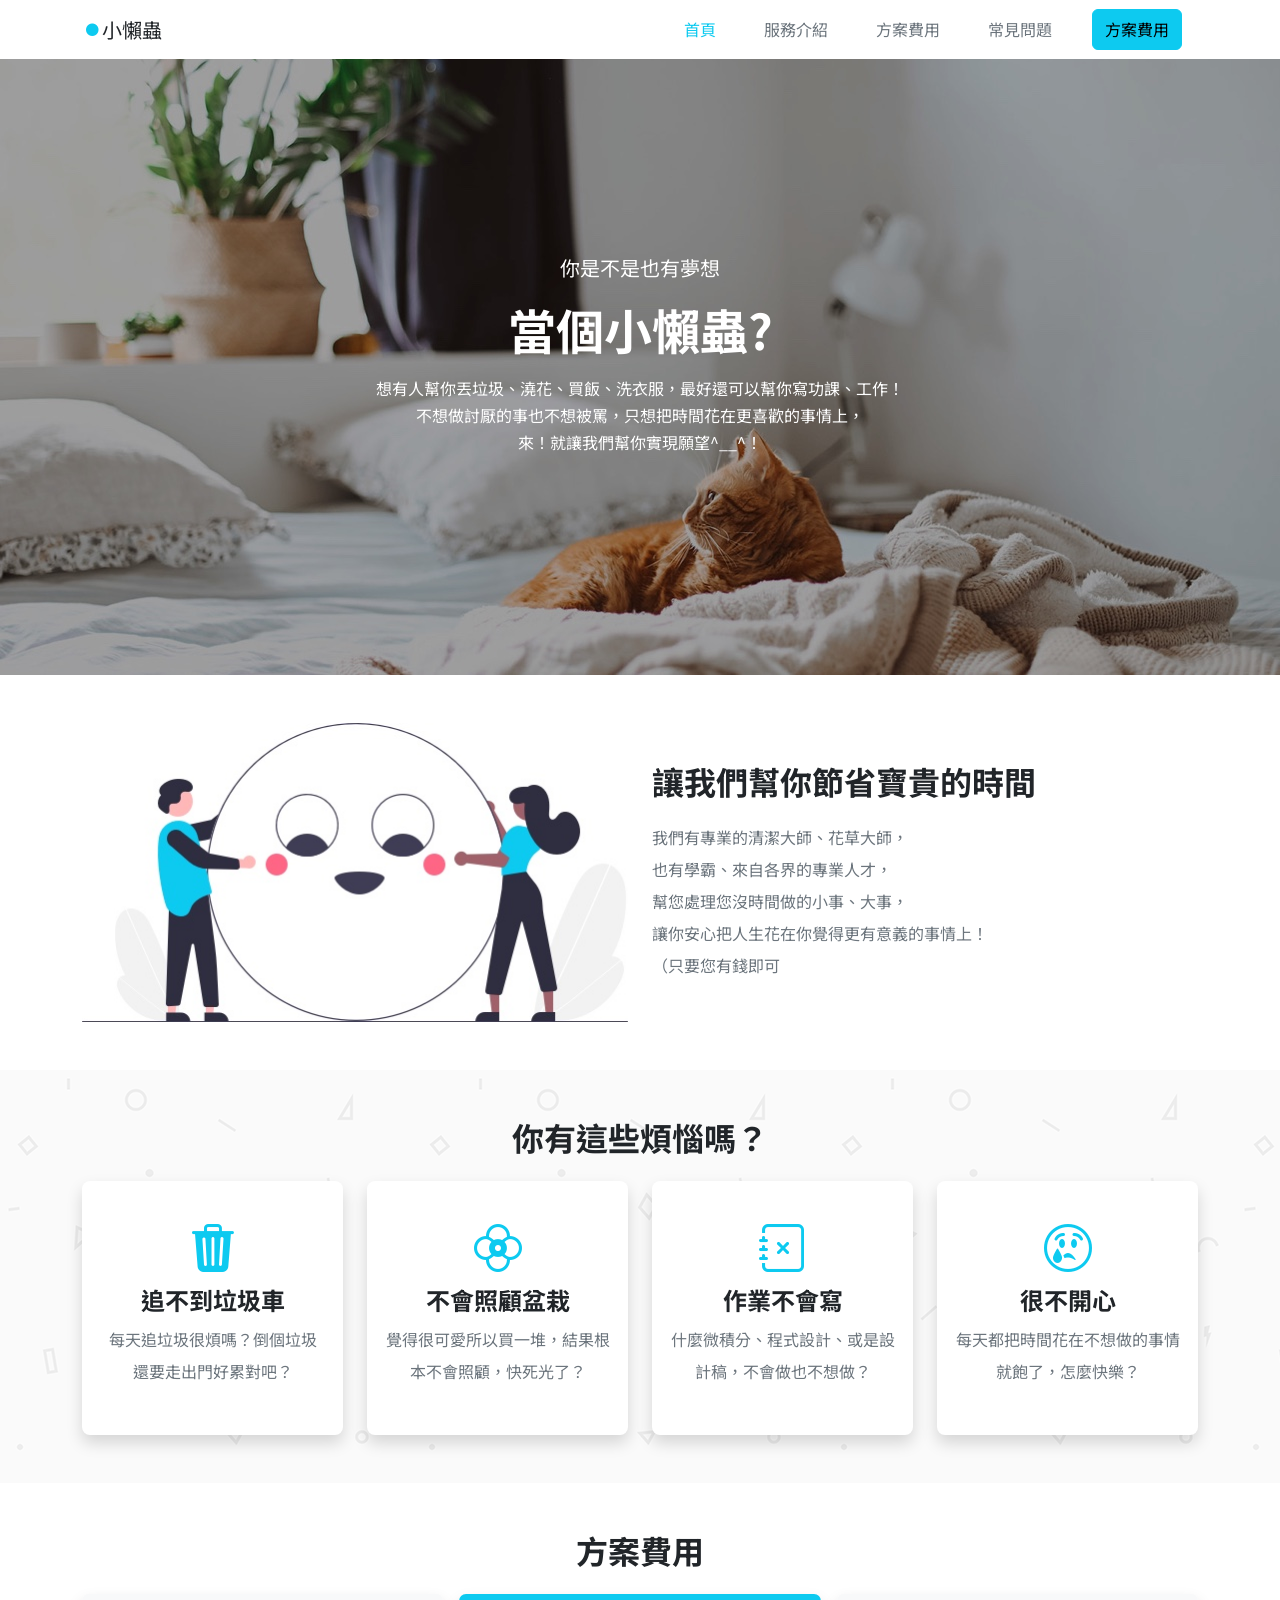
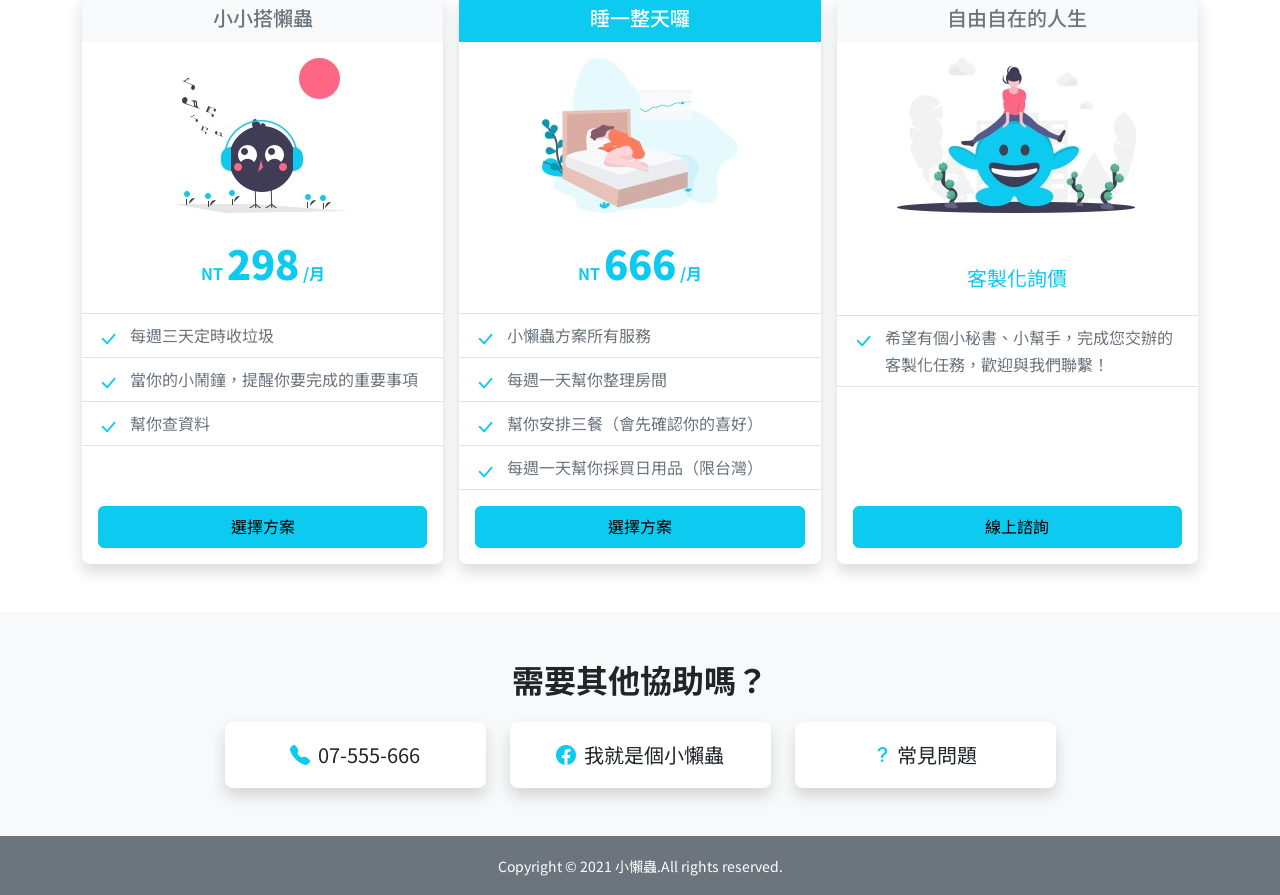
==== commit 9fe0a78b: "ver02 accordion > ul > li" ====
--- a/index.html
+++ b/index.html
@@ -12,7 +12,6 @@
     <meta property="og:type" content="website">
     <meta property="og:image" content="https://images.unsplash.com/photo-1597850489049-54b4b29920d8?q=80&w=2765&auto=format&fit=crop&ixlib=rb-4.0.3&ixid=M3wxMjA3fDB8MHxwaG90by1wYWdlfHx8fGVufDB8fHx8fA%3D%3D">
     <meta property="og:description" content="小懶蟲幫忙寫作業專家 · 作業不會寫 · 不用擔心 · 交給我們絕對沒問題">
-    <link href="https://cdn.jsdelivr.net/npm/bootstrap@5.1.1/dist/css/bootstrap.min.css" rel="stylesheet" integrity="sha384-F3w7mX95PdgyTmZZMECAngseQB83DfGTowi0iMjiWaeVhAn4FJkqJByhZMI3AhiU" crossorigin="anonymous">
     <link rel="stylesheet" href="https://cdn.jsdelivr.net/npm/bootstrap-icons@1.11.1/font/bootstrap-icons.css">
     <link rel="icon" href="images/icon.png">
     <title>小懶蟲 ｜ 您的小幫手</title>
@@ -20,13 +19,12 @@
     <link rel="preconnect" href="https://fonts.gstatic.com" crossorigin>
     <link href="https://fonts.googleapis.com/css2?family=Noto+Sans+TC:wght@400;700&display=swap" rel="stylesheet">
     <link rel="stylesheet" href="stylesheet/css/all.css">
-
 </head>
 
 <body> 
     <nav class="navbar navbar-expand-lg navbar-light bg-white navbar-z-index">
         <div class="container">
-          <a class="navbar-brand" href="#"><i class="bi bi-record-fill text-info"></i>小懶蟲</a>
+          <a class="navbar-brand link-dark" href="index.html"><i class="bi bi-record-fill text-info"></i>小懶蟲</a>
           <button class="navbar-toggler" type="button" data-bs-toggle="collapse" data-bs-target="#navbarSupportedContent" aria-controls="navbarSupportedContent" aria-expanded="false" aria-label="Toggle navigation">
             <span class="navbar-toggler-icon"></span>
           </button>
@@ -36,15 +34,15 @@
                 <a class="nav-link text-info navbar-light active" aria-current="page" href="index.html">首頁</a>
               </li>
               <li class="nav-item mx-3">
-                <a class="nav-link" href="#save-time">服務介紹</a>
+                <a class="nav-link link-secondary" href="#save-time">服務介紹</a>
               </li>
              
               <li class="nav-item mx-3">
-                <a class="nav-link"  href="plan.html">方案費用</a>
-              </li>
-
-              <li class="nav-item mx-3">
-                <a class="nav-link"  href="faq.html">常見問題</a>
+                <a class="nav-link link-secondary"  href="plan.html">方案費用</a>
+              </li>
+
+              <li class="nav-item mx-3">
+                <a class="nav-link link-secondary"  href="faq.html">常見問題</a>
               </li>
 
               <li class="nav-item mx-3 my-auto  d-none d-lg-block">
@@ -263,10 +261,7 @@
         <div class="container p-3">
           <small>Copyright © 2021 小懶蟲.All rights reserved.</small>
         </div>
-       </footer>
-
-    
-
-    <script src="https://cdn.jsdelivr.net/npm/bootstrap@5.1.1/dist/js/bootstrap.bundle.min.js" integrity="sha384-/bQdsTh/da6pkI1MST/rWKFNjaCP5gBSY4sEBT38Q/9RBh9AH40zEOg7Hlq2THRZ" crossorigin="anonymous"></script>
+       </footer>  
+
 </body> 
 </html>
